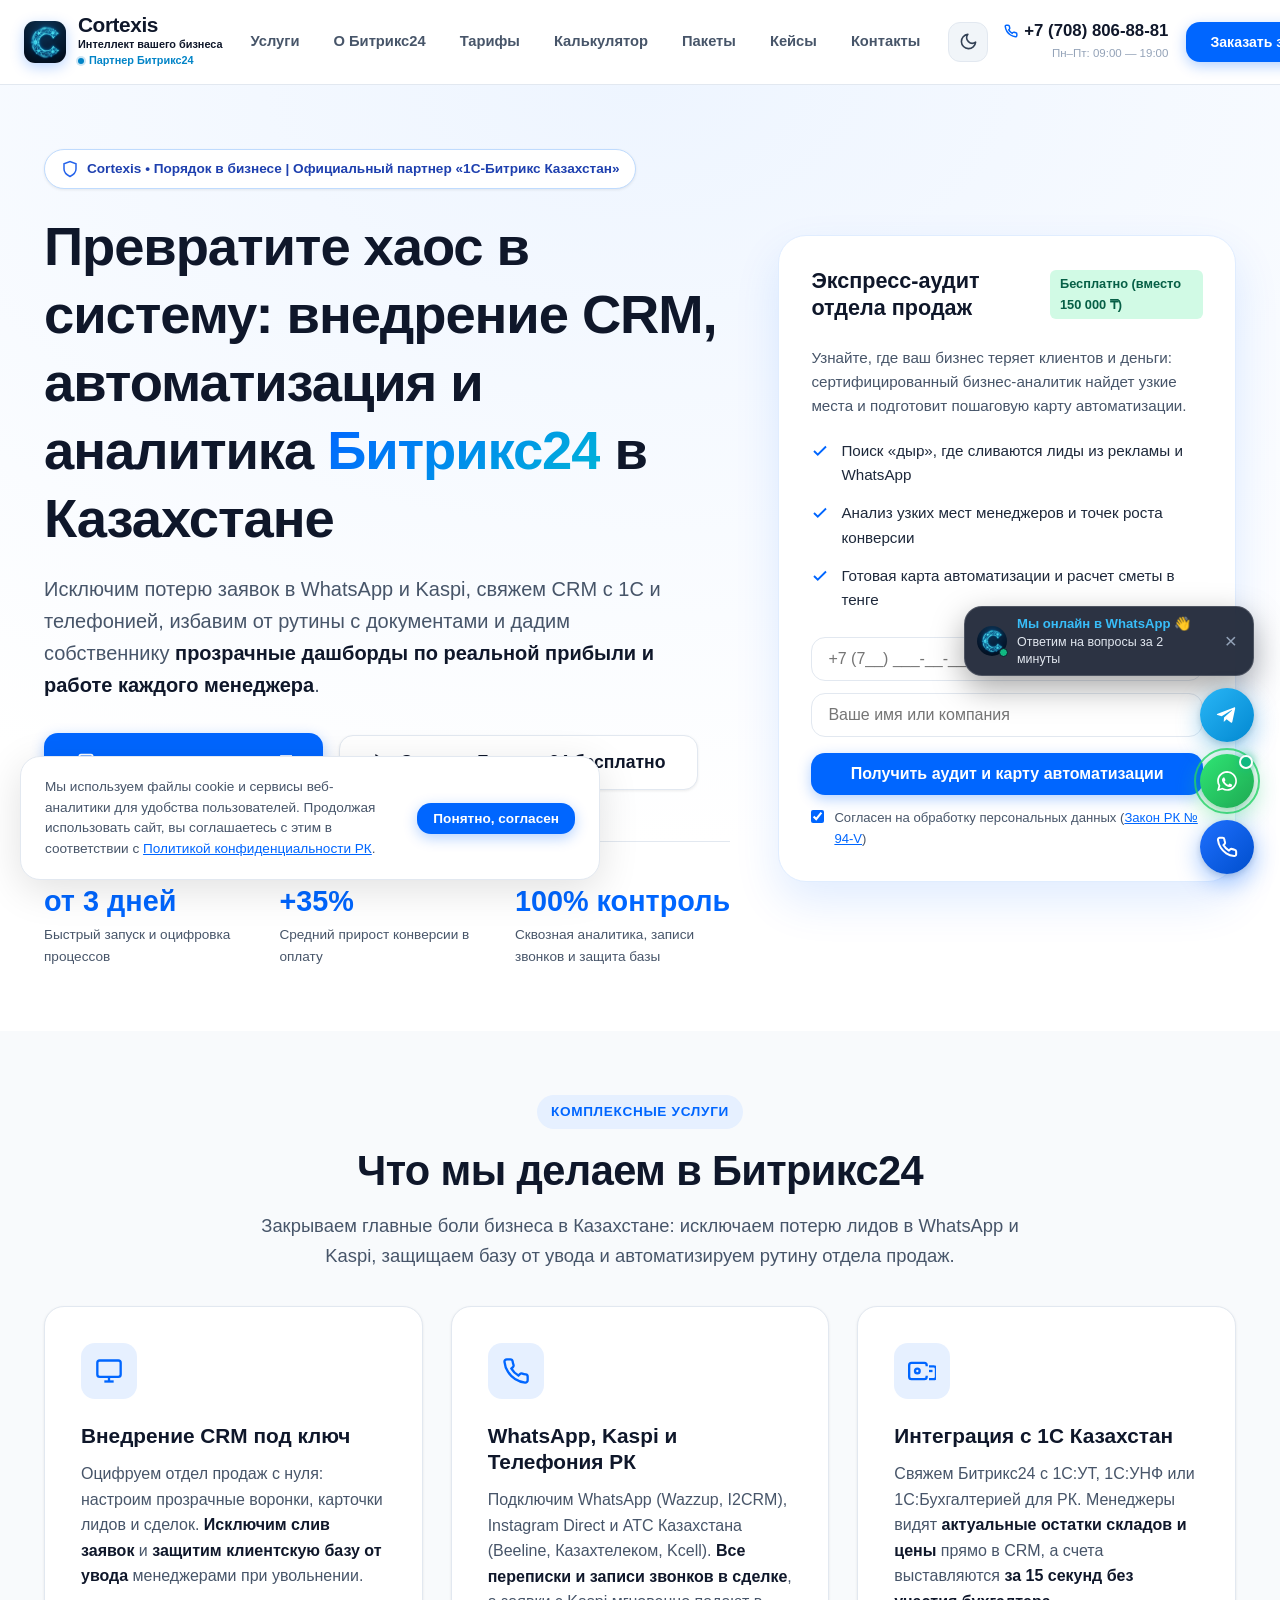
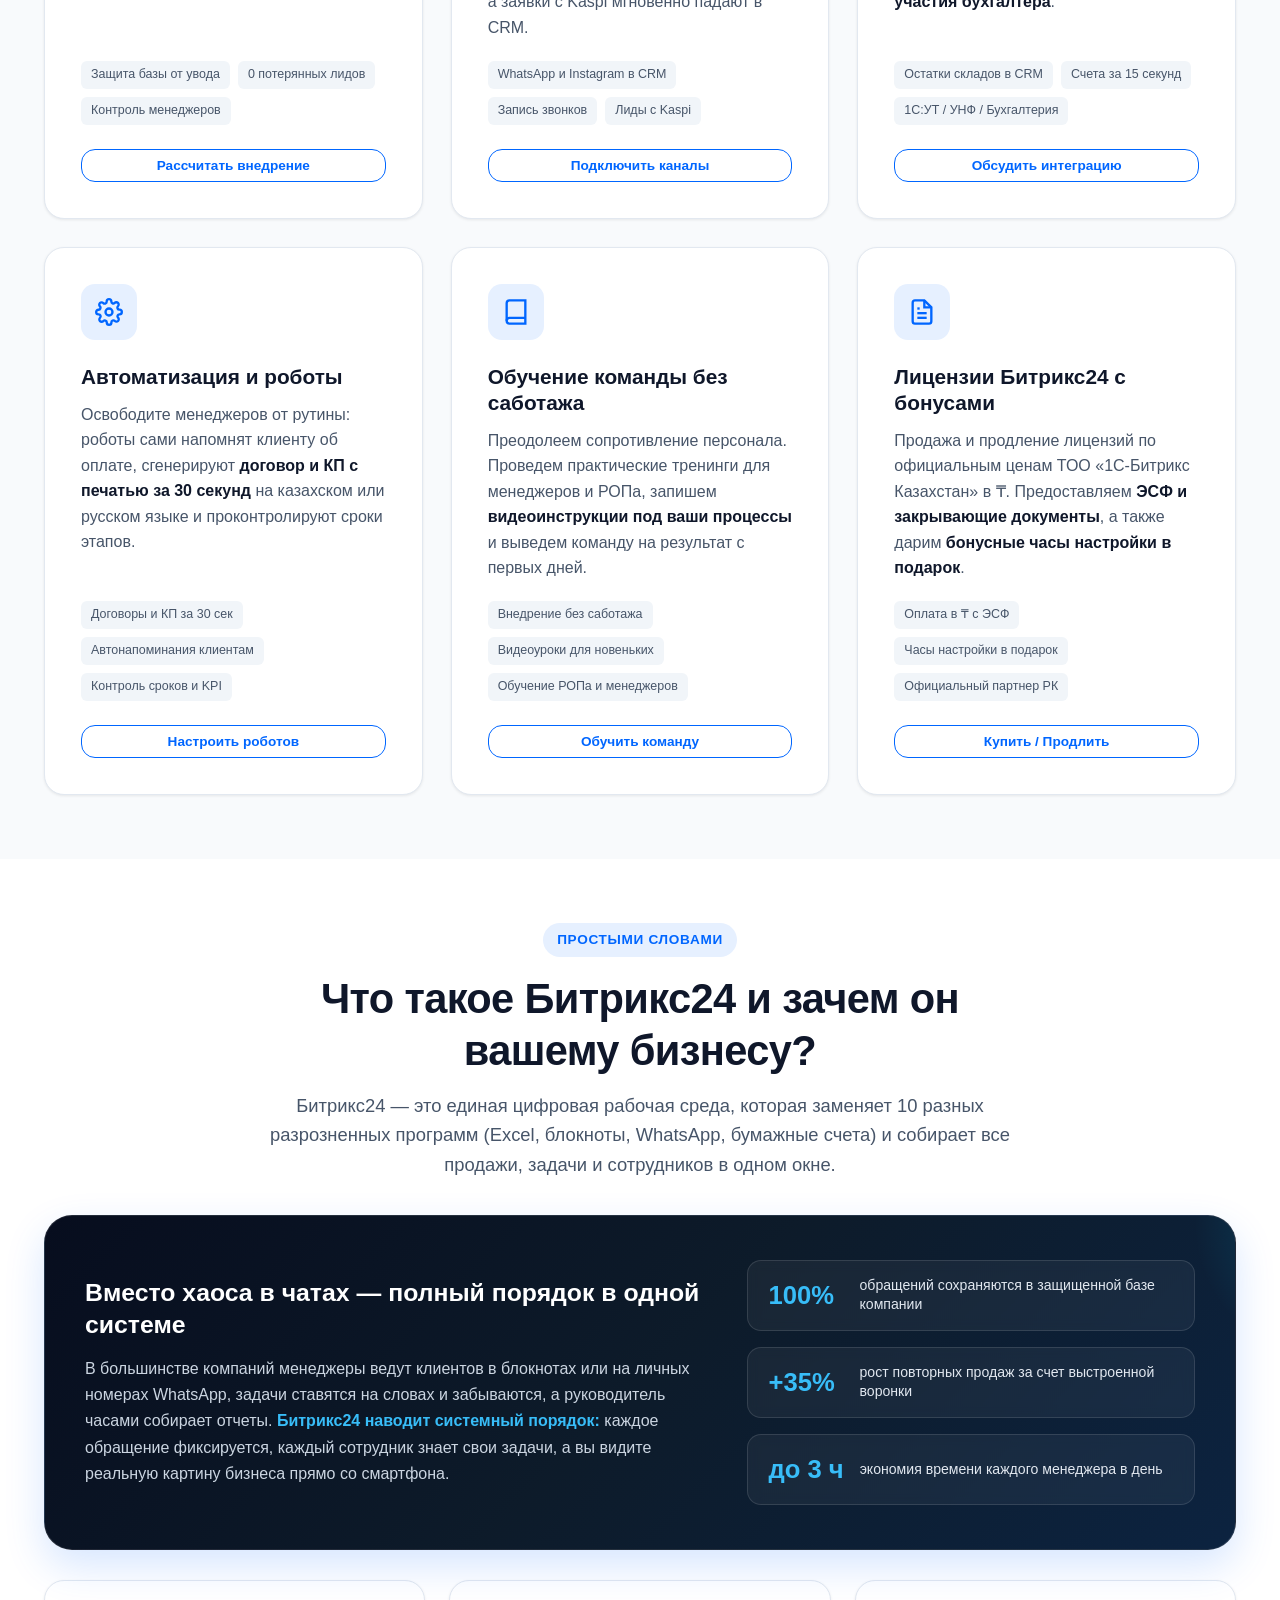
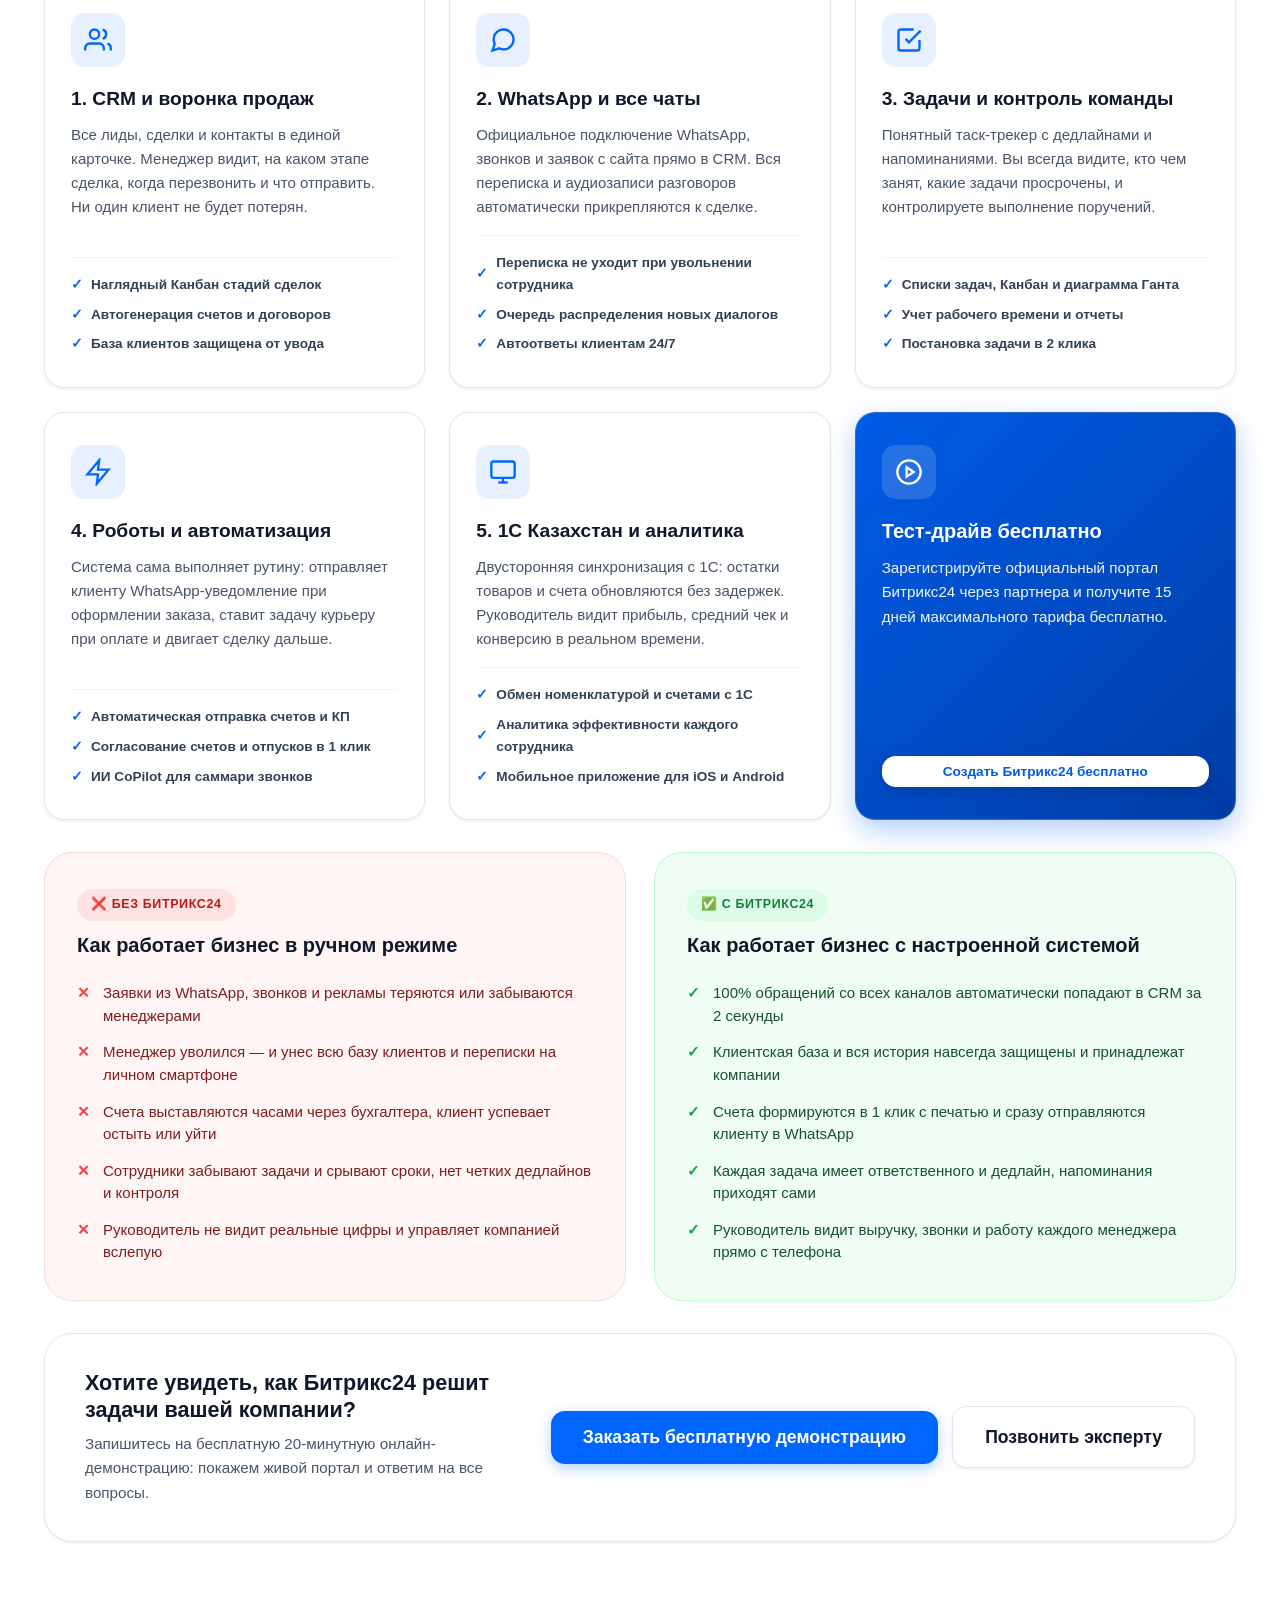
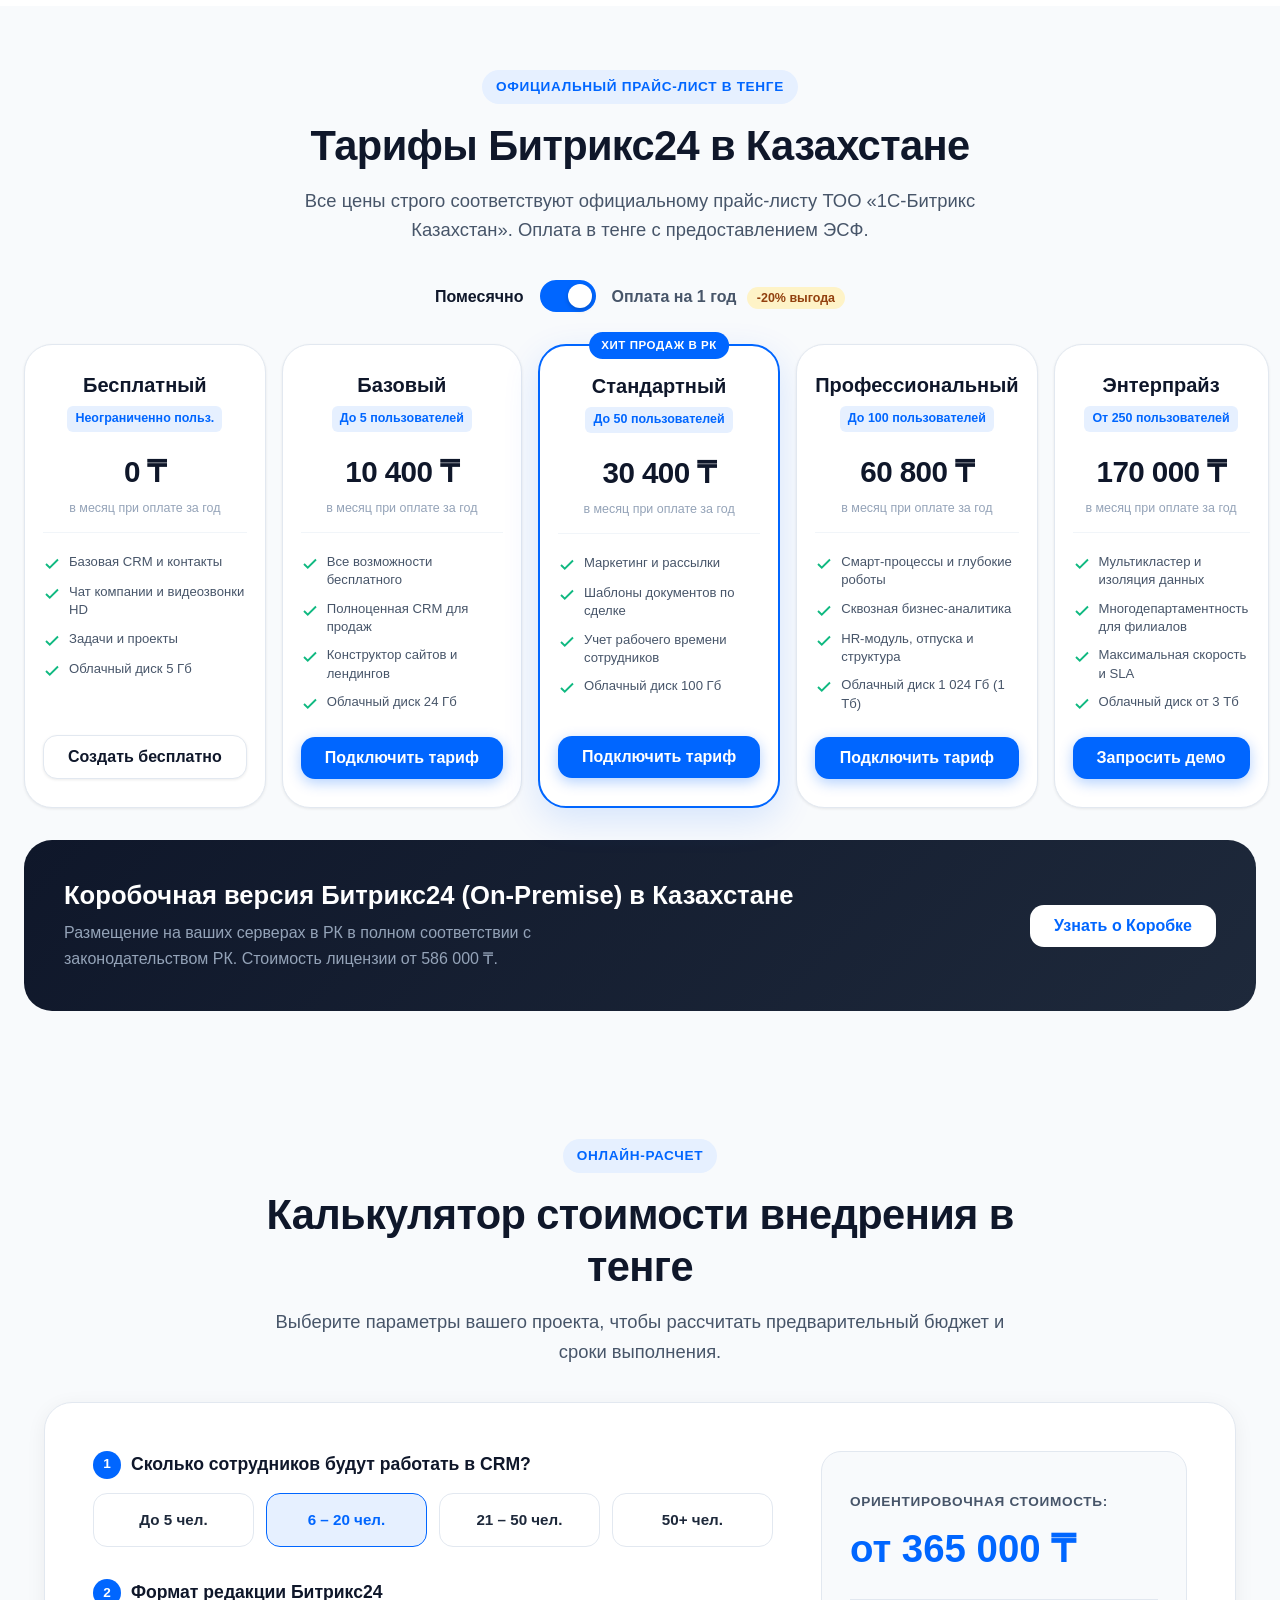
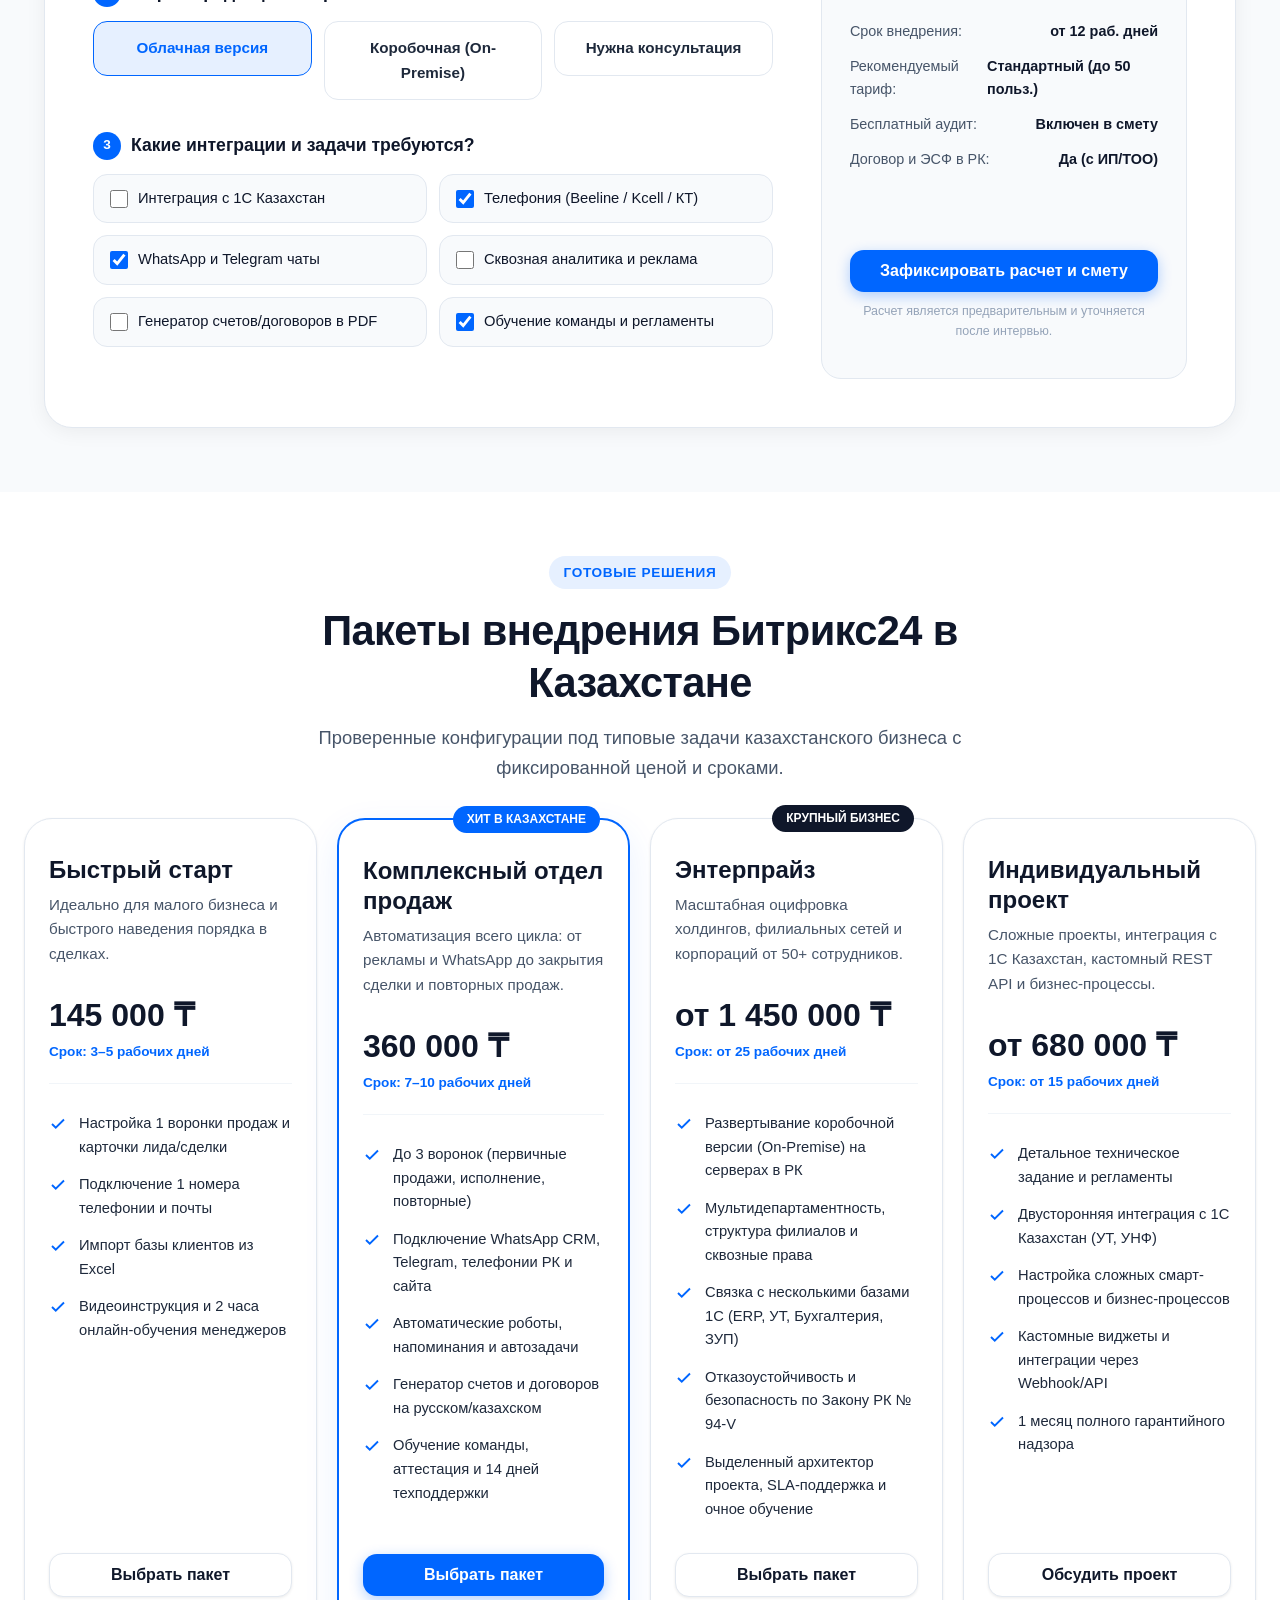
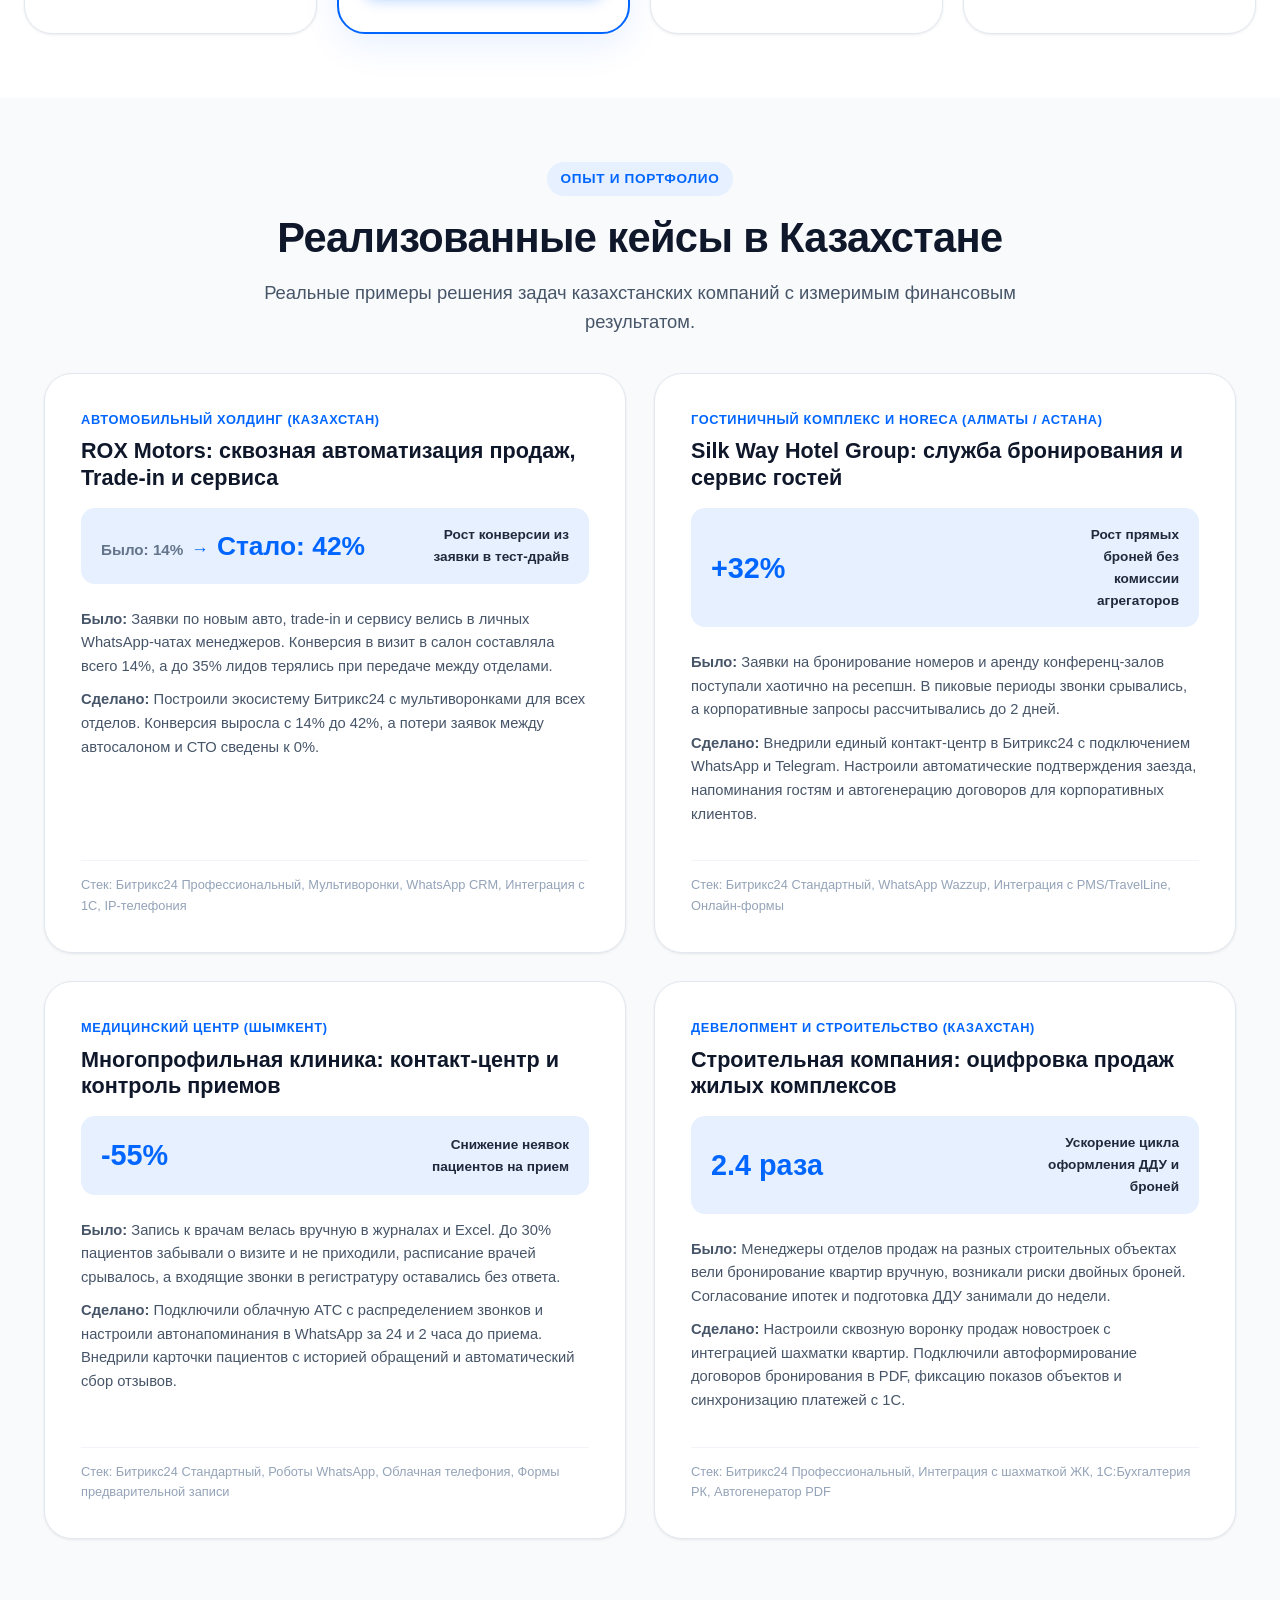
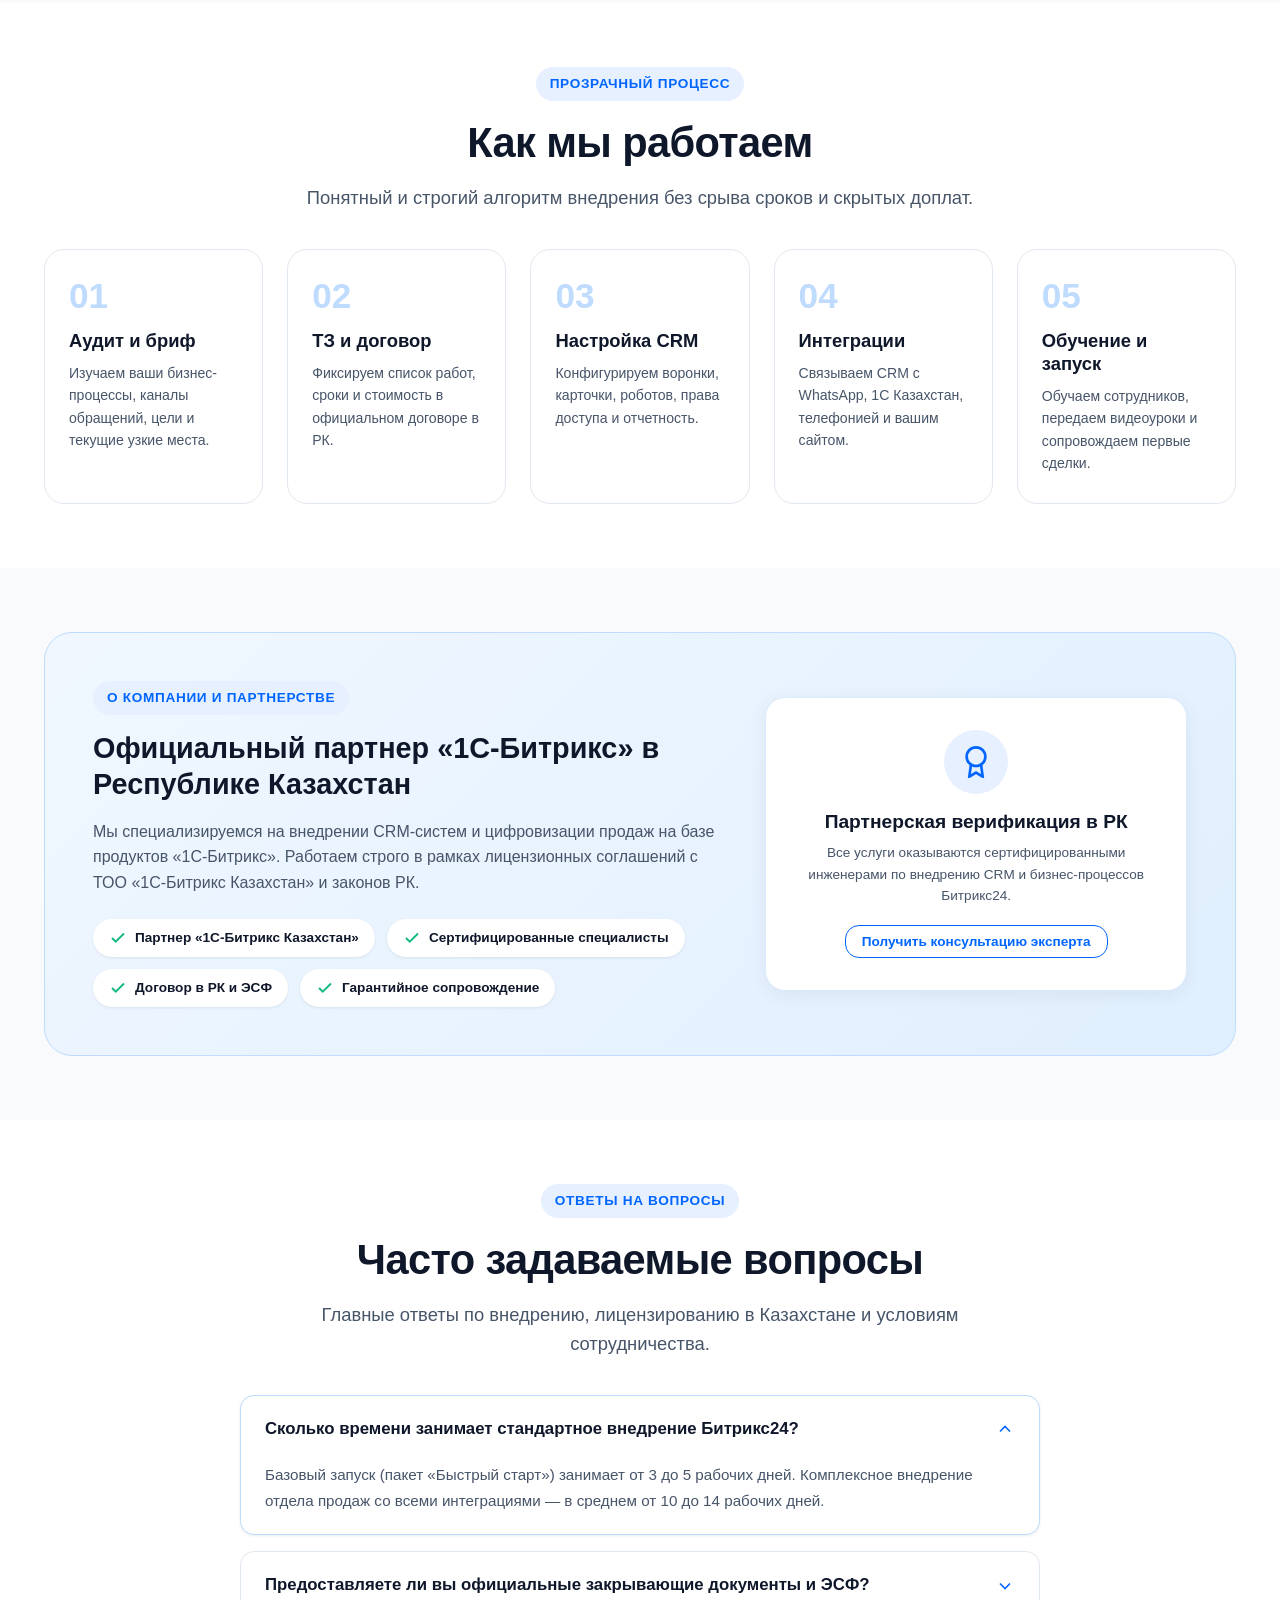
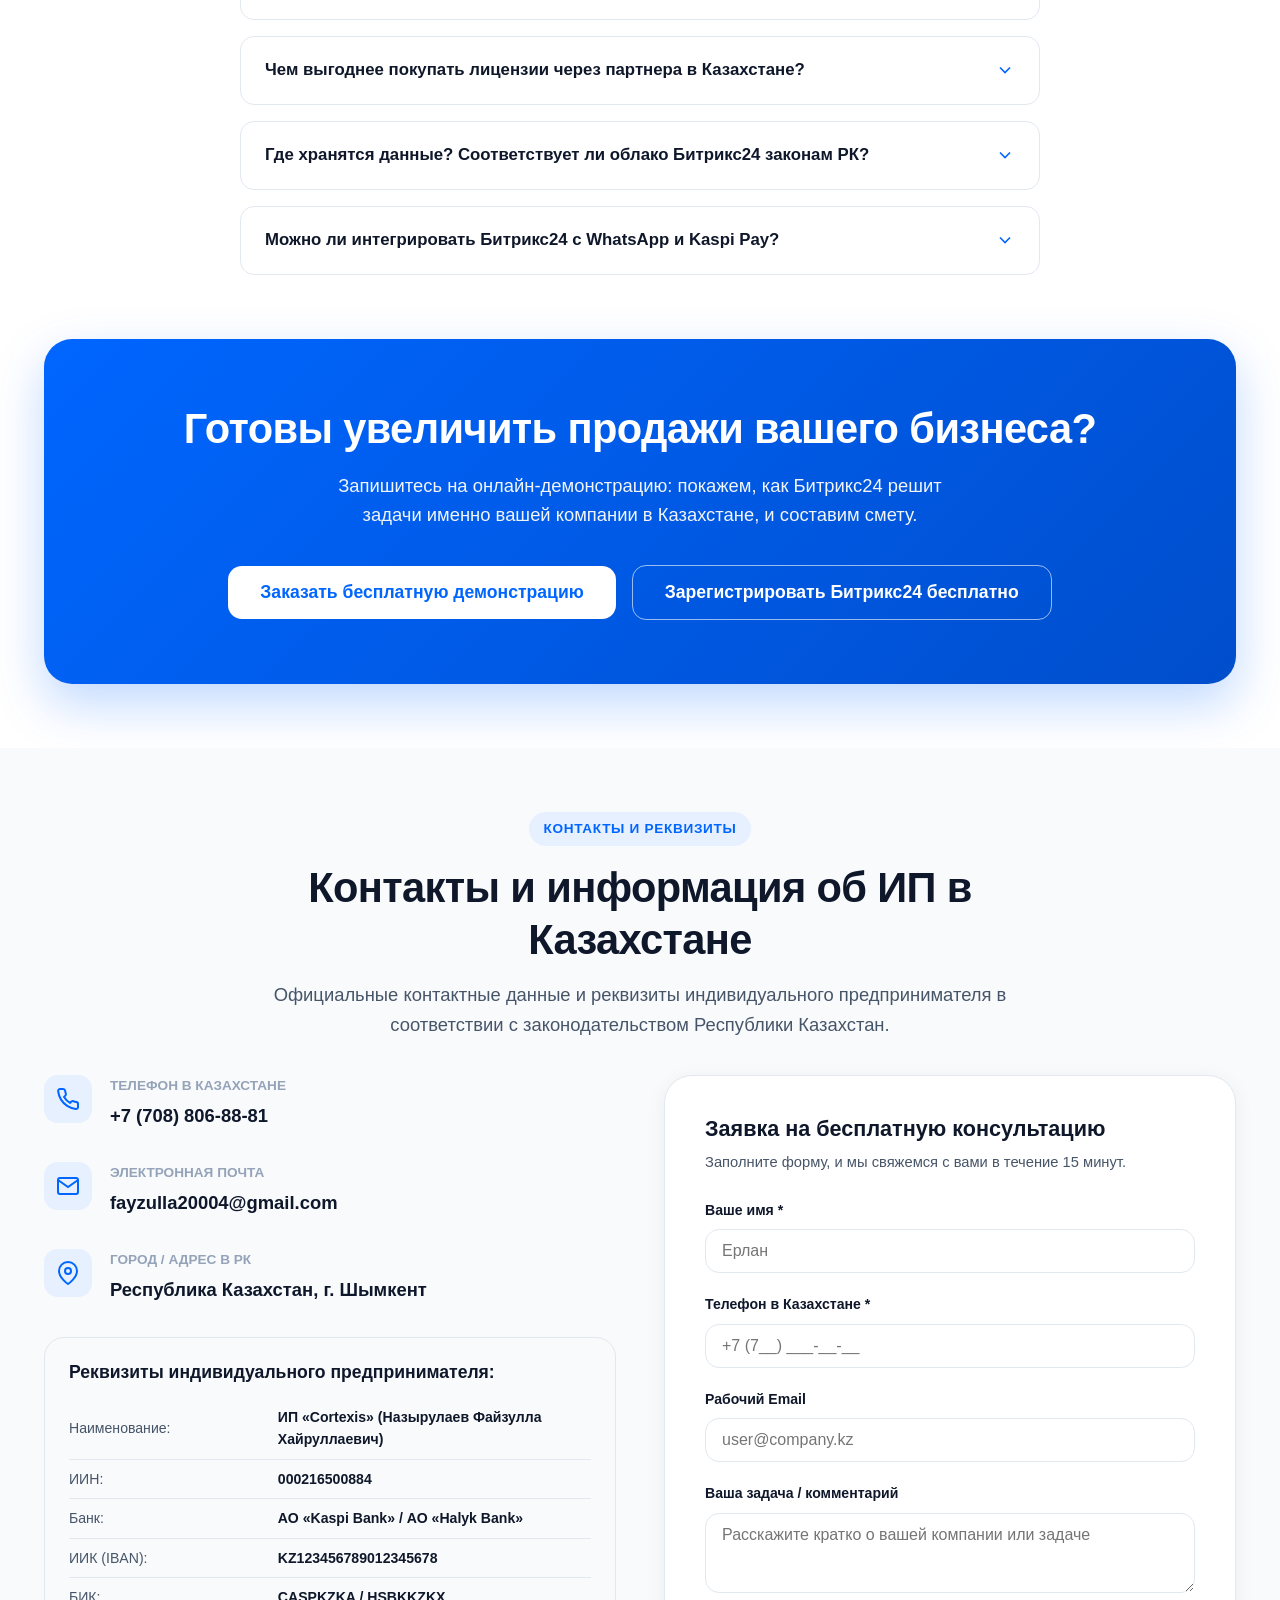
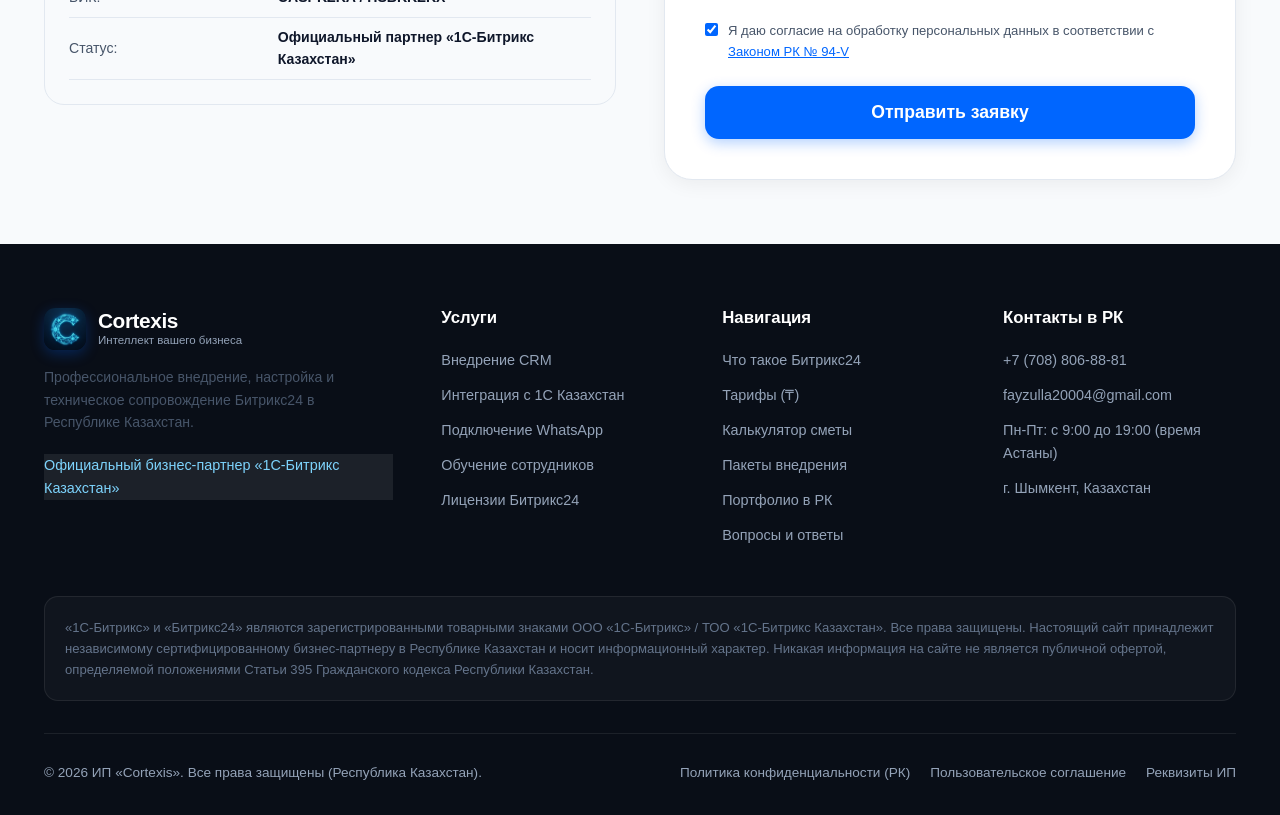
==== index.html @ 7e0e9c61 "Highlight active menu items on click and scroll, and reorder navigation to put Calculator before Pac" ====
<!DOCTYPE html>
<html lang="ru">
<head>
  <meta charset="UTF-8">
  <meta name="viewport" content="width=device-width, initial-scale=1.0">
  <title>Cortexis — Интеллект вашего бизнеса | Официальный партнер Битрикс24 Казахстан</title>
  <meta name="description" content="Cortexis — Интеллект вашего бизнеса. Профессиональное внедрение Битрикс24 в Казахстане, настройка CRM, интеграция с 1С, телефонией и WhatsApp. Официальный партнер.">
  <link rel="stylesheet" href="styles.css">
  <!-- Favicon and Brand Icons -->
  <link rel="icon" type="image/svg+xml" href="favicon.svg?v=2">
  <link rel="icon" type="image/png" sizes="32x32" href="favicon-32x32.png?v=2">
  <link rel="icon" type="image/png" sizes="16x16" href="favicon-16x16.png?v=2">
  <link rel="apple-touch-icon" sizes="180x180" href="apple-touch-icon.png?v=2">
  <link rel="shortcut icon" href="favicon.ico?v=2">
  <meta name="theme-color" content="#080e21">
  <meta name="color-scheme" content="light dark">
  <script>
    (function() {
      try {
        const saved = localStorage.getItem('cortexis-theme');
        const systemDark = window.matchMedia('(prefers-color-scheme: dark)').matches;
        const theme = saved || (systemDark ? 'dark' : 'light');
        document.documentElement.setAttribute('data-theme', theme);
        const metaColor = document.querySelector('meta[name="theme-color"]');
        if (metaColor) metaColor.content = theme === 'dark' ? '#080e21' : '#ffffff';
      } catch(e) {}
    })();
  </script>

  <!-- Social Media & Open Graph Preview -->
  <meta property="og:type" content="website">
  <meta property="og:url" content="https://cortexishub.com">
  <meta property="og:title" content="Cortexis — Интеллект вашего бизнеса | Официальный партнер Битрикс24 Казахстан">
  <meta property="og:description" content="Профессиональное внедрение Битрикс24 в Казахстане, настройка CRM, интеграция с 1С, телефонией и WhatsApp.">
  <meta property="og:image" content="https://cortexishub.com/cortexis-cover-banner.jpg">
  <meta property="og:image:width" content="1200">
  <meta property="og:image:height" content="675">
  <meta name="twitter:card" content="summary_large_image">
  <meta name="twitter:image" content="https://cortexishub.com/cortexis-cover-banner.jpg">
</head>
<body>

  <!-- HEADER -->
  <header class="header">
    <div class="container header__content">
      <div class="logo-area">
        <a href="#hero" class="logo">
          <div class="logo__icon">
            <img src="apple-touch-icon.png?v=2" alt="Cortexis Logo" width="42" height="42">
          </div>
          <div class="logo__text-box">
            <span class="logo__brand">Cortexis</span>
            <span class="logo__slogan">Интеллект вашего бизнеса</span>
            <span class="logo__sub"><span class="sub-dot"></span> Партнер Битрикс24</span>
          </div>
        </a>
      </div>

      <nav class="nav" aria-label="Основное меню">
        <a href="#services" class="nav__link">Услуги</a>
        <a href="#about-bitrix" class="nav__link">О Битрикс24</a>
        <a href="#tariffs" class="nav__link">Тарифы</a>
        <a href="#calculator" class="nav__link">Калькулятор</a>
        <a href="#packages" class="nav__link">Пакеты</a>
        <a href="#cases" class="nav__link">Кейсы</a>
        <a href="#contacts" class="nav__link">Контакты</a>
      </nav>

      <div class="header__right">
        <!-- Theme Toggle Button (Light / Dark) -->
        <button id="themeToggle" class="theme-toggle-btn" aria-label="Переключить тему оформления" title="Светлая / Тёмная тема">
          <span class="theme-toggle-btn__icon-wrapper">
            <!-- Sun icon (visible in dark mode to switch to light) -->
            <svg class="theme-toggle-btn__icon theme-toggle-btn__icon--sun" width="19" height="19" viewBox="0 0 24 24" fill="none" stroke="currentColor" stroke-width="2" stroke-linecap="round" stroke-linejoin="round">
              <circle cx="12" cy="12" r="5"></circle>
              <line x1="12" y1="1" x2="12" y2="3"></line>
              <line x1="12" y1="21" x2="12" y2="23"></line>
              <line x1="4.22" y1="4.22" x2="5.64" y2="5.64"></line>
              <line x1="18.36" y1="18.36" x2="19.78" y2="19.78"></line>
              <line x1="1" y1="12" x2="3" y2="12"></line>
              <line x1="21" y1="12" x2="23" y2="12"></line>
              <line x1="4.22" y1="19.78" x2="5.64" y2="18.36"></line>
              <line x1="18.36" y1="5.64" x2="19.78" y2="4.22"></line>
            </svg>
            <!-- Moon icon (visible in light mode to switch to dark) -->
            <svg class="theme-toggle-btn__icon theme-toggle-btn__icon--moon" width="19" height="19" viewBox="0 0 24 24" fill="none" stroke="currentColor" stroke-width="2" stroke-linecap="round" stroke-linejoin="round">
              <path d="M21 12.79A9 9 0 1 1 11.21 3 7 7 0 0 0 21 12.79z"></path>
            </svg>
          </span>
        </button>

        <div class="header__contacts">
          <div class="header__phone">
            <a href="tel:+77088068881" class="header__phone-number">
              <svg class="phone-mini-icon" width="14" height="14" viewBox="0 0 24 24" fill="none" stroke="currentColor" stroke-width="2.5">
                <path d="M22 16.92v3a2 2 0 0 1-2.18 2 19.79 19.79 0 0 1-8.63-3.07 19.5 19.5 0 0 1-6-6 19.79 19.79 0 0 1-3.07-8.67A2 2 0 0 1 4.11 2h3a2 2 0 0 1 2 1.72 12.84 12.84 0 0 0 .7 2.81 2 2 0 0 1-.45 2.11L8.09 9.91a16 16 0 0 0 6 6l1.27-1.27a2 2 0 0 1 2.11-.45 12.84 12.84 0 0 0 2.81.7A2 2 0 0 1 22 16.92z"></path>
              </svg>
              +7 (708) 806-88-81
            </a>
            <span class="header__phone-label">Пн–Пт: 09:00 — 19:00</span>
          </div>
          <button class="btn btn--primary btn--call-nav" data-open-modal="lead" data-service-name="Заказ звонка из шапки" data-modal-title="Бесплатная консультация">
            Заказать звонок
          </button>
        </div>

        <button class="burger-btn" id="burgerBtn" aria-label="Открыть мобильное меню" aria-expanded="false">
          <svg width="26" height="26" viewBox="0 0 24 24" fill="none" stroke="currentColor" stroke-width="2">
            <line x1="3" y1="12" x2="21" y2="12"></line>
            <line x1="3" y1="6" x2="21" y2="6"></line>
            <line x1="3" y1="18" x2="21" y2="18"></line>
          </svg>
        </button>
      </div>
    </div>
  </header>

  <!-- MOBILE NAVIGATION DRAWER -->
  <div class="mobile-nav" id="mobileNav">
    <div class="mobile-nav__theme-row">
      <span class="mobile-nav__theme-label">Тема оформления:</span>
      <button id="mobileThemeToggle" class="theme-toggle-btn theme-toggle-btn--mobile" aria-label="Переключить тему оформления">
        <span class="theme-toggle-btn__icon-wrapper" style="width:16px;height:16px;">
          <svg class="theme-toggle-btn__icon theme-toggle-btn__icon--sun" width="16" height="16" viewBox="0 0 24 24" fill="none" stroke="currentColor" stroke-width="2" stroke-linecap="round" stroke-linejoin="round">
            <circle cx="12" cy="12" r="5"></circle>
            <line x1="12" y1="1" x2="12" y2="3"></line>
            <line x1="12" y1="21" x2="12" y2="23"></line>
            <line x1="4.22" y1="4.22" x2="5.64" y2="5.64"></line>
            <line x1="18.36" y1="18.36" x2="19.78" y2="19.78"></line>
            <line x1="1" y1="12" x2="3" y2="12"></line>
            <line x1="21" y1="12" x2="23" y2="12"></line>
            <line x1="4.22" y1="19.78" x2="5.64" y2="18.36"></line>
            <line x1="18.36" y1="5.64" x2="19.78" y2="4.22"></line>
          </svg>
          <svg class="theme-toggle-btn__icon theme-toggle-btn__icon--moon" width="16" height="16" viewBox="0 0 24 24" fill="none" stroke="currentColor" stroke-width="2" stroke-linecap="round" stroke-linejoin="round">
            <path d="M21 12.79A9 9 0 1 1 11.21 3 7 7 0 0 0 21 12.79z"></path>
          </svg>
        </span>
        <span class="mobile-theme-text">Тёмная тема</span>
      </button>
    </div>
    <a href="#services" class="mobile-nav__link">Услуги</a>
    <a href="#about-bitrix" class="mobile-nav__link">Что такое Битрикс24</a>
    <a href="#tariffs" class="mobile-nav__link">Тарифы Битрикс24 в Казахстане</a>
    <a href="#calculator" class="mobile-nav__link">Калькулятор сметы (₸)</a>
    <a href="#packages" class="mobile-nav__link">Пакеты внедрения</a>
    <a href="#cases" class="mobile-nav__link">Кейсы</a>
    <a href="#about" class="mobile-nav__link">О компании и статусе</a>
    <a href="#faq" class="mobile-nav__link">Вопросы и ответы</a>
    <a href="#contacts" class="mobile-nav__link">Контакты и реквизиты ИП</a>
    <div style="margin-top: 16px;">
      <a href="tel:+77088068881" class="btn btn--secondary" style="width: 100%; margin-bottom: 12px;">+7 (708) 806-88-81</a>
      <button class="btn btn--primary" style="width: 100%;" data-open-modal="lead" data-service-name="Мобильное меню">
        Получить консультацию
      </button>
    </div>
  </div>

  <main>
    <!-- HERO SECTION -->
    <section class="hero" id="hero">
      <div class="container hero__inner">
        <div class="hero__content">
          <div class="hero__badge">
            <svg class="hero__badge-icon" width="18" height="18" viewBox="0 0 24 24" fill="none" stroke="currentColor" stroke-width="2">
              <path d="M12 22s8-4 8-10V5l-8-3-8 3v7c0 6 8 10 8 10z"/>
            </svg>
            <span>Cortexis • Порядок в бизнесе | Официальный партнер «1С-Битрикс Казахстан»</span>
          </div>
          <h1 class="hero__title">
            Превратите хаос в систему: внедрение CRM, автоматизация и аналитика <span class="highlight">Битрикс24</span> в Казахстане
          </h1>
          <p class="hero__desc">
            Исключим потерю заявок в WhatsApp и Kaspi, свяжем CRM с 1С и телефонией, избавим от рутины с документами и дадим собственнику <strong>прозрачные дашборды по реальной прибыли и работе каждого менеджера</strong>.
          </p>
          <div class="hero__actions">
            <a href="#calculator" class="btn btn--primary btn--lg">
              <svg width="20" height="20" viewBox="0 0 24 24" fill="none" stroke="currentColor" stroke-width="2">
                <rect x="4" y="2" width="16" height="20" rx="2"></rect>
                <line x1="8" y1="6" x2="16" y2="6"></line>
                <line x1="16" y1="14" x2="16" y2="14.01"></line>
                <line x1="12" y1="14" x2="12" y2="14.01"></line>
                <line x1="8" y1="14" x2="8" y2="14.01"></line>
                <line x1="16" y1="18" x2="16" y2="18.01"></line>
                <line x1="12" y1="18" x2="12" y2="18.01"></line>
                <line x1="8" y1="18" x2="8" y2="18.01"></line>
              </svg>
              Рассчитать смету в ₸
            </a>
            <button class="btn btn--secondary btn--lg" data-open-modal="portal">
              <svg width="20" height="20" viewBox="0 0 24 24" fill="none" stroke="currentColor" stroke-width="2">
                <polygon points="5 3 19 12 5 21 5 3"></polygon>
              </svg>
              Создать Битрикс24 бесплатно
            </button>
          </div>
          
          <div class="hero__metrics">
            <div class="hero__metric">
              <span class="hero__metric-value">от 3 дней</span>
              <span class="hero__metric-label">Быстрый запуск и оцифровка процессов</span>
            </div>
            <div class="hero__metric">
              <span class="hero__metric-value">+35%</span>
              <span class="hero__metric-label">Средний прирост конверсии в оплату</span>
            </div>
            <div class="hero__metric">
              <span class="hero__metric-value">100% контроль</span>
              <span class="hero__metric-label">Сквозная аналитика, записи звонков и защита базы</span>
            </div>
          </div>
        </div>

        <div class="hero__card">
          <div class="hero__card-header">
            <h3>Экспресс-аудит отдела продаж</h3>
            <span class="hero__card-badge">Бесплатно (вместо 150 000 ₸)</span>
          </div>
          <p style="margin-bottom: 20px; font-size: 0.95rem;">
            Узнайте, где ваш бизнес теряет клиентов и деньги: сертифицированный бизнес-аналитик найдет узкие места и подготовит пошаговую карту автоматизации.
          </p>
          <ul class="hero__list">
            <li class="hero__list-item">
              <svg width="18" height="18" viewBox="0 0 24 24" fill="none" stroke="currentColor" stroke-width="2.5"><polyline points="20 6 9 17 4 12"></polyline></svg>
              <span>Поиск «дыр», где сливаются лиды из рекламы и WhatsApp</span>
            </li>
            <li class="hero__list-item">
              <svg width="18" height="18" viewBox="0 0 24 24" fill="none" stroke="currentColor" stroke-width="2.5"><polyline points="20 6 9 17 4 12"></polyline></svg>
              <span>Анализ узких мест менеджеров и точек роста конверсии</span>
            </li>
            <li class="hero__list-item">
              <svg width="18" height="18" viewBox="0 0 24 24" fill="none" stroke="currentColor" stroke-width="2.5"><polyline points="20 6 9 17 4 12"></polyline></svg>
              <span>Готовая карта автоматизации и расчет сметы в тенге</span>
            </li>
          </ul>
          <form class="hero-form">
            <div class="form-group" style="margin-bottom: 12px;">
              <input type="tel" class="form-input" placeholder="+7 (7__) ___-__-__" required>
            </div>
            <div class="form-group" style="margin-bottom: 16px;">
              <input type="text" class="form-input" placeholder="Ваше имя или компания" required>
            </div>
            <button type="submit" class="btn btn--primary" style="width: 100%;">
              Получить аудит и карту автоматизации
            </button>
            <label class="form-checkbox" style="margin-top: 12px; margin-bottom: 0;">
              <input type="checkbox" checked required>
              <span>Согласен на обработку персональных данных (<a href="privacy.html" target="_blank">Закон РК № 94-V</a>)</span>
            </label>
          </form>
        </div>
      </div>
    </section>

    <!-- SERVICES SECTION -->
    <section class="section section--alt" id="services">
      <div class="container">
        <div class="section-header">
          <span class="section-tag">Комплексные услуги</span>
          <h2>Что мы делаем в Битрикс24</h2>
          <p class="section-desc">
            Закрываем главные боли бизнеса в Казахстане: исключаем потерю лидов в WhatsApp и Kaspi, защищаем базу от увода и автоматизируем рутину отдела продаж.
          </p>
        </div>

        <div class="services-grid">
          <!-- Service 1 -->
          <div class="service-card">
            <div class="service-card__icon">
              <svg width="28" height="28" viewBox="0 0 24 24" fill="none" stroke="currentColor" stroke-width="2">
                <rect x="2" y="3" width="20" height="14" rx="2" ry="2"></rect>
                <line x1="8" y1="21" x2="16" y2="21"></line>
                <line x1="12" y1="17" x2="12" y2="21"></line>
              </svg>
            </div>
            <h3 class="service-card__title">Внедрение CRM под ключ</h3>
            <p class="service-card__desc">
              Оцифруем отдел продаж с нуля: настроим прозрачные воронки, карточки лидов и сделок. <strong>Исключим слив заявок</strong> и <strong>защитим клиентскую базу от увода</strong> менеджерами при увольнении.
            </p>
            <div class="service-card__tags">
              <span class="service-tag">Защита базы от увода</span>
              <span class="service-tag">0 потерянных лидов</span>
              <span class="service-tag">Контроль менеджеров</span>
            </div>
            <button class="btn btn--outline btn--sm" data-open-modal="lead" data-service-name="Внедрение CRM под ключ">
              Рассчитать внедрение
            </button>
          </div>

          <!-- Service 2 -->
          <div class="service-card">
            <div class="service-card__icon">
              <svg width="28" height="28" viewBox="0 0 24 24" fill="none" stroke="currentColor" stroke-width="2">
                <path d="M22 16.92v3a2 2 0 0 1-2.18 2 19.79 19.79 0 0 1-8.63-3.07 19.5 19.5 0 0 1-6-6 19.79 19.79 0 0 1-3.07-8.67A2 2 0 0 1 4.11 2h3a2 2 0 0 1 2 1.72 12.84 12.84 0 0 0 .7 2.81 2 2 0 0 1-.45 2.11L8.09 9.91a16 16 0 0 0 6 6l1.27-1.27a2 2 0 0 1 2.11-.45 12.84 12.84 0 0 0 2.81.7A2 2 0 0 1 22 16.92z"></path>
              </svg>
            </div>
            <h3 class="service-card__title">WhatsApp, Kaspi и Телефония РК</h3>
            <p class="service-card__desc">
              Подключим WhatsApp (Wazzup, I2CRM), Instagram Direct и АТС Казахстана (Beeline, Казахтелеком, Kcell). <strong>Все переписки и записи звонков в сделке</strong>, а заявки с Kaspi мгновенно падают в CRM.
            </p>
            <div class="service-card__tags">
              <span class="service-tag">WhatsApp и Instagram в CRM</span>
              <span class="service-tag">Запись звонков</span>
              <span class="service-tag">Лиды с Kaspi</span>
            </div>
            <button class="btn btn--outline btn--sm" data-open-modal="lead" data-service-name="WhatsApp, Kaspi и Телефония РК">
              Подключить каналы
            </button>
          </div>

          <!-- Service 3 -->
          <div class="service-card">
            <div class="service-card__icon">
              <svg width="28" height="28" viewBox="0 0 24 24" fill="none" stroke="currentColor" stroke-width="2">
                <path d="M16 16v1a2 2 0 0 1-2 2H3a2 2 0 0 1-2-2V7a2 2 0 0 1 2-2h11a2 2 0 0 1 2 2v1"></path>
                <path d="M18 8h4a2 2 0 0 1 2 2v7a2 2 0 0 1-2 2h-4"></path>
                <circle cx="8" cy="12" r="2"></circle>
                <path d="M21 12h-3"></path>
              </svg>
            </div>
            <h3 class="service-card__title">Интеграция с 1С Казахстан</h3>
            <p class="service-card__desc">
              Свяжем Битрикс24 с 1С:УТ, 1С:УНФ или 1С:Бухгалтерией для РК. Менеджеры видят <strong>актуальные остатки складов и цены</strong> прямо в CRM, а счета выставляются <strong>за 15 секунд без участия бухгалтера</strong>.
            </p>
            <div class="service-card__tags">
              <span class="service-tag">Остатки складов в CRM</span>
              <span class="service-tag">Счета за 15 секунд</span>
              <span class="service-tag">1С:УТ / УНФ / Бухгалтерия</span>
            </div>
            <button class="btn btn--outline btn--sm" data-open-modal="lead" data-service-name="Интеграция с 1С Казахстан">
              Обсудить интеграцию
            </button>
          </div>

          <!-- Service 4 -->
          <div class="service-card">
            <div class="service-card__icon">
              <svg width="28" height="28" viewBox="0 0 24 24" fill="none" stroke="currentColor" stroke-width="2">
                <circle cx="12" cy="12" r="3"></circle>
                <path d="M19.4 15a1.65 1.65 0 0 0 .33 1.82l.06.06a2 2 0 0 1 0 2.83 2 2 0 0 1-2.83 0l-.06-.06a1.65 1.65 0 0 0-1.82-.33 1.65 1.65 0 0 0-1 1.51V21a2 2 0 0 1-2 2 2 2 0 0 1-2-2v-.09A1.65 1.65 0 0 0 9 19.4a1.65 1.65 0 0 0-1.82.33l-.06.06a2 2 0 0 1-2.83 0 2 2 0 0 1 0-2.83l.06-.06a1.65 1.65 0 0 0 .33-1.82 1.65 1.65 0 0 0-1.51-1H3a2 2 0 0 1-2-2 2 2 0 0 1 2-2h.09A1.65 1.65 0 0 0 4.6 9a1.65 1.65 0 0 0-.33-1.82l-.06-.06a2 2 0 0 1 0-2.83 2 2 0 0 1 2.83 0l.06.06a1.65 1.65 0 0 0 1.82.33H9a1.65 1.65 0 0 0 1-1.51V3a2 2 0 0 1 2-2 2 2 0 0 1 2 2v.09a1.65 1.65 0 0 0 1 1.51 1.65 1.65 0 0 0 1.82-.33l.06-.06a2 2 0 0 1 2.83 0 2 2 0 0 1 0 2.83l-.06.06a1.65 1.65 0 0 0-.33 1.82V9a1.65 1.65 0 0 0 1.51 1H21a2 2 0 0 1 2 2 2 2 0 0 1-2 2h-.09a1.65 1.65 0 0 0-1.51 1z"></path>
              </svg>
            </div>
            <h3 class="service-card__title">Автоматизация и роботы</h3>
            <p class="service-card__desc">
              Освободите менеджеров от рутины: роботы сами напомнят клиенту об оплате, сгенерируют <strong>договор и КП с печатью за 30 секунд</strong> на казахском или русском языке и проконтролируют сроки этапов.
            </p>
            <div class="service-card__tags">
              <span class="service-tag">Договоры и КП за 30 сек</span>
              <span class="service-tag">Автонапоминания клиентам</span>
              <span class="service-tag">Контроль сроков и KPI</span>
            </div>
            <button class="btn btn--outline btn--sm" data-open-modal="lead" data-service-name="Автоматизация и роботы">
              Настроить роботов
            </button>
          </div>

          <!-- Service 5 -->
          <div class="service-card">
            <div class="service-card__icon">
              <svg width="28" height="28" viewBox="0 0 24 24" fill="none" stroke="currentColor" stroke-width="2">
                <path d="M4 19.5A2.5 2.5 0 0 1 6.5 17H20"></path>
                <path d="M6.5 2H20v20H6.5A2.5 2.5 0 0 1 4 19.5v-15A2.5 2.5 0 0 1 6.5 2z"></path>
              </svg>
            </div>
            <h3 class="service-card__title">Обучение команды без саботажа</h3>
            <p class="service-card__desc">
              Преодолеем сопротивление персонала. Проведем практические тренинги для менеджеров и РОПа, запишем <strong>видеоинструкции под ваши процессы</strong> и выведем команду на результат с первых дней.
            </p>
            <div class="service-card__tags">
              <span class="service-tag">Внедрение без саботажа</span>
              <span class="service-tag">Видеоуроки для новеньких</span>
              <span class="service-tag">Обучение РОПа и менеджеров</span>
            </div>
            <button class="btn btn--outline btn--sm" data-open-modal="lead" data-service-name="Обучение сотрудников">
              Обучить команду
            </button>
          </div>

          <!-- Service 6 -->
          <div class="service-card">
            <div class="service-card__icon">
              <svg width="28" height="28" viewBox="0 0 24 24" fill="none" stroke="currentColor" stroke-width="2">
                <path d="M14 2H6a2 2 0 0 0-2 2v16a2 2 0 0 0 2 2h12a2 2 0 0 0 2-2V8z"></path>
                <polyline points="14 2 14 8 20 8"></polyline>
                <line x1="16" y1="13" x2="8" y2="13"></line>
                <line x1="16" y1="17" x2="8" y2="17"></line>
                <polyline points="10 9 9 9 8 9"></polyline>
              </svg>
            </div>
            <h3 class="service-card__title">Лицензии Битрикс24 с бонусами</h3>
            <p class="service-card__desc">
              Продажа и продление лицензий по официальным ценам ТОО «1С-Битрикс Казахстан» в ₸. Предоставляем <strong>ЭСФ и закрывающие документы</strong>, а также дарим <strong>бонусные часы настройки в подарок</strong>.
            </p>
            <div class="service-card__tags">
              <span class="service-tag">Оплата в ₸ с ЭСФ</span>
              <span class="service-tag">Часы настройки в подарок</span>
              <span class="service-tag">Официальный партнер РК</span>
            </div>
            <button class="btn btn--outline btn--sm" data-open-modal="lead" data-service-name="Лицензии и техподдержка">
              Купить / Продлить
            </button>
          </div>
        </div>
      </div>
    </section>

    <!-- WHAT IS BITRIX24 SECTION (CONCISE EXPLANATION FOR CLIENTS) -->
    <section class="section" id="about-bitrix">
      <div class="container">
        <div class="section-header">
          <span class="section-tag">Простыми словами</span>
          <h2>Что такое Битрикс24 и зачем он вашему бизнесу?</h2>
          <p class="section-desc">
            Битрикс24 — это единая цифровая рабочая среда, которая заменяет 10 разных разрозненных программ (Excel, блокноты, WhatsApp, бумажные счета) и собирает все продажи, задачи и сотрудников в одном окне.
          </p>
        </div>

        <!-- Concept Banner Box: Key Idea -->
        <div class="bitrix-concept-banner">
          <div class="bitrix-concept-text">
            <h3>Вместо хаоса в чатах — полный порядок в одной системе</h3>
            <p>
              В большинстве компаний менеджеры ведут клиентов в блокнотах или на личных номерах WhatsApp, задачи ставятся на словах и забываются, а руководитель часами собирает отчеты. <strong>Битрикс24 наводит системный порядок:</strong> каждое обращение фиксируется, каждый сотрудник знает свои задачи, а вы видите реальную картину бизнеса прямо со смартфона.
            </p>
          </div>
          <div class="bitrix-concept-metrics">
            <div class="concept-metric">
              <span class="concept-metric__val">100%</span>
              <span class="concept-metric__label">обращений сохраняются в защищенной базе компании</span>
            </div>
            <div class="concept-metric">
              <span class="concept-metric__val">+35%</span>
              <span class="concept-metric__label">рост повторных продаж за счет выстроенной воронки</span>
            </div>
            <div class="concept-metric">
              <span class="concept-metric__val">до 3 ч</span>
              <span class="concept-metric__label">экономия времени каждого менеджера в день</span>
            </div>
          </div>
        </div>

        <!-- 5 Core Modules Grid -->
        <div class="bitrix-modules-grid">
          <div class="bitrix-module-card">
            <div class="bitrix-module-icon">
              <svg width="28" height="28" viewBox="0 0 24 24" fill="none" stroke="currentColor" stroke-width="2">
                <path d="M17 21v-2a4 4 0 0 0-4-4H5a4 4 0 0 0-4 4v2"></path>
                <circle cx="9" cy="7" r="4"></circle>
                <path d="M23 21v-2a4 4 0 0 0-3-3.87"></path>
                <path d="M16 3.13a4 4 0 0 1 0 7.75"></path>
              </svg>
            </div>
            <h4>1. CRM и воронка продаж</h4>
            <p>
              Все лиды, сделки и контакты в единой карточке. Менеджер видит, на каком этапе сделка, когда перезвонить и что отправить. Ни один клиент не будет потерян.
            </p>
            <ul class="module-bullets">
              <li>Наглядный Канбан стадий сделок</li>
              <li>Автогенерация счетов и договоров</li>
              <li>База клиентов защищена от увода</li>
            </ul>
          </div>

          <div class="bitrix-module-card">
            <div class="bitrix-module-icon">
              <svg width="28" height="28" viewBox="0 0 24 24" fill="none" stroke="currentColor" stroke-width="2">
                <path d="M21 11.5a8.38 8.38 0 0 1-.9 3.8 8.5 8.5 0 0 1-7.6 4.7 8.38 8.38 0 0 1-3.8-.9L3 21l1.9-5.7a8.38 8.38 0 0 1-.9-3.8 8.5 8.5 0 0 1 4.7-7.6 8.38 8.38 0 0 1 3.8-.9h.5a8.48 8.48 0 0 1 8 8v.5z"></path>
              </svg>
            </div>
            <h4>2. WhatsApp и все чаты</h4>
            <p>
              Официальное подключение WhatsApp, звонков и заявок с сайта прямо в CRM. Вся переписка и аудиозаписи разговоров автоматически прикрепляются к сделке.
            </p>
            <ul class="module-bullets">
              <li>Переписка не уходит при увольнении сотрудника</li>
              <li>Очередь распределения новых диалогов</li>
              <li>Автоответы клиентам 24/7</li>
            </ul>
          </div>

          <div class="bitrix-module-card">
            <div class="bitrix-module-icon">
              <svg width="28" height="28" viewBox="0 0 24 24" fill="none" stroke="currentColor" stroke-width="2">
                <path d="M9 11l3 3L22 4"></path>
                <path d="M21 12v7a2 2 0 0 1-2 2H5a2 2 0 0 1-2-2V5a2 2 0 0 1 2-2h11"></path>
              </svg>
            </div>
            <h4>3. Задачи и контроль команды</h4>
            <p>
              Понятный таск-трекер с дедлайнами и напоминаниями. Вы всегда видите, кто чем занят, какие задачи просрочены, и контролируете выполнение поручений.
            </p>
            <ul class="module-bullets">
              <li>Списки задач, Канбан и диаграмма Ганта</li>
              <li>Учет рабочего времени и отчеты</li>
              <li>Постановка задачи в 2 клика</li>
            </ul>
          </div>

          <div class="bitrix-module-card">
            <div class="bitrix-module-icon">
              <svg width="28" height="28" viewBox="0 0 24 24" fill="none" stroke="currentColor" stroke-width="2">
                <polygon points="13 2 3 14 12 14 11 22 21 10 12 10 13 2"></polygon>
              </svg>
            </div>
            <h4>4. Роботы и автоматизация</h4>
            <p>
              Система сама выполняет рутину: отправляет клиенту WhatsApp-уведомление при оформлении заказа, ставит задачу курьеру при оплате и двигает сделку дальше.
            </p>
            <ul class="module-bullets">
              <li>Автоматическая отправка счетов и КП</li>
              <li>Согласование счетов и отпусков в 1 клик</li>
              <li>ИИ CoPilot для саммари звонков</li>
            </ul>
          </div>

          <div class="bitrix-module-card">
            <div class="bitrix-module-icon">
              <svg width="28" height="28" viewBox="0 0 24 24" fill="none" stroke="currentColor" stroke-width="2">
                <rect x="2" y="3" width="20" height="14" rx="2"></rect>
                <line x1="8" y1="21" x2="16" y2="21"></line>
                <line x1="12" y1="17" x2="12" y2="21"></line>
              </svg>
            </div>
            <h4>5. 1С Казахстан и аналитика</h4>
            <p>
              Двусторонняя синхронизация с 1С: остатки товаров и счета обновляются без задержек. Руководитель видит прибыль, средний чек и конверсию в реальном времени.
            </p>
            <ul class="module-bullets">
              <li>Обмен номенклатурой и счетами с 1С</li>
              <li>Аналитика эффективности каждого сотрудника</li>
              <li>Мобильное приложение для iOS и Android</li>
            </ul>
          </div>

          <div class="bitrix-module-card bitrix-module-card--cta">
            <div class="bitrix-module-icon" style="background: rgba(255,255,255,0.15); color: #fff;">
              <svg width="28" height="28" viewBox="0 0 24 24" fill="none" stroke="currentColor" stroke-width="2">
                <circle cx="12" cy="12" r="10"></circle>
                <polygon points="10 8 16 12 10 16 10 8"></polygon>
              </svg>
            </div>
            <h4>Тест-драйв бесплатно</h4>
            <p>
              Зарегистрируйте официальный портал Битрикс24 через партнера и получите 15 дней максимального тарифа бесплатно.
            </p>
            <button class="btn btn--white btn--sm" data-open-modal="portal" style="margin-top: 14px; width: 100%;">
              Создать Битрикс24 бесплатно
            </button>
          </div>
        </div>

        <!-- Before vs After Comparison Box -->
        <div class="bitrix-compare-wrapper">
          <div class="compare-card compare-card--before">
            <div class="compare-card__header">
              <span class="compare-badge compare-badge--bad">❌ Без Битрикс24</span>
              <h4>Как работает бизнес в ручном режиме</h4>
            </div>
            <ul class="compare-list">
              <li>Заявки из WhatsApp, звонков и рекламы теряются или забываются менеджерами</li>
              <li>Менеджер уволился — и унес всю базу клиентов и переписки на личном смартфоне</li>
              <li>Счета выставляются часами через бухгалтера, клиент успевает остыть или уйти</li>
              <li>Сотрудники забывают задачи и срывают сроки, нет четких дедлайнов и контроля</li>
              <li>Руководитель не видит реальные цифры и управляет компанией вслепую</li>
            </ul>
          </div>

          <div class="compare-card compare-card--after">
            <div class="compare-card__header">
              <span class="compare-badge compare-badge--good">✅ С Битрикс24</span>
              <h4>Как работает бизнес с настроенной системой</h4>
            </div>
            <ul class="compare-list">
              <li>100% обращений со всех каналов автоматически попадают в CRM за 2 секунды</li>
              <li>Клиентская база и вся история навсегда защищены и принадлежат компании</li>
              <li>Счета формируются в 1 клик с печатью и сразу отправляются клиенту в WhatsApp</li>
              <li>Каждая задача имеет ответственного и дедлайн, напоминания приходят сами</li>
              <li>Руководитель видит выручку, звонки и работу каждого менеджера прямо с телефона</li>
            </ul>
          </div>
        </div>

        <!-- Section Bottom CTA -->
        <div class="bitrix-bottom-cta">
          <div>
            <h3>Хотите увидеть, как Битрикс24 решит задачи вашей компании?</h3>
            <p>Запишитесь на бесплатную 20-минутную онлайн-демонстрацию: покажем живой портал и ответим на все вопросы.</p>
          </div>
          <div class="bitrix-bottom-cta__actions">
            <button class="btn btn--primary btn--lg" data-open-modal="lead" data-service-name="Заказ демонстрации Битрикс24" data-modal-title="Запись на онлайн-демонстрацию">
              Заказать бесплатную демонстрацию
            </button>
            <a href="tel:+77088068881" class="btn btn--secondary btn--lg">
              Позвонить эксперту
            </a>
          </div>
        </div>

      </div>
    </section>

    <!-- OFFICIAL TARIFFS SECTION (KAZAKHSTAN PRICES IN KZT) -->
    <section class="section section--alt" id="tariffs">
      <div class="container">
        <div class="section-header">
          <span class="section-tag">Официальный прайс-лист в тенге</span>
          <h2>Тарифы Битрикс24 в Казахстане</h2>
          <p class="section-desc">
            Все цены строго соответствуют официальному прайс-листу ТОО «1С-Битрикс Казахстан». Оплата в тенге с предоставлением ЭСФ.
          </p>
        </div>

        <div class="tariffs-switch">
          <span class="tariffs-switch__label is-active" id="monthlyLabel">Помесячно</span>
          <label class="switch">
            <input type="checkbox" id="billingToggle" checked>
            <span class="slider"></span>
          </label>
          <span class="tariffs-switch__label" id="yearlyLabel">
            Оплата на 1 год <span class="tariffs-switch__discount">-20% выгода</span>
          </span>
        </div>

        <div class="tariffs-grid">
          <!-- Free -->
          <div class="tariff-card">
            <div class="tariff-card__header">
              <h3 class="tariff-card__title">Бесплатный</h3>
              <span class="tariff-card__users">Неограниченно польз.</span>
            </div>
            <div class="tariff-card__price-box">
              <div class="tariff-card__price">0 ₸</div>
              <div class="tariff-card__period">навсегда</div>
            </div>
            <ul class="tariff-card__features">
              <li class="tariff-card__feature">
                <svg width="18" height="18" viewBox="0 0 24 24" fill="none" stroke="currentColor" stroke-width="2.5"><polyline points="20 6 9 17 4 12"></polyline></svg>
                <span>Базовая CRM и контакты</span>
              </li>
              <li class="tariff-card__feature">
                <svg width="18" height="18" viewBox="0 0 24 24" fill="none" stroke="currentColor" stroke-width="2.5"><polyline points="20 6 9 17 4 12"></polyline></svg>
                <span>Чат компании и видеозвонки HD</span>
              </li>
              <li class="tariff-card__feature">
                <svg width="18" height="18" viewBox="0 0 24 24" fill="none" stroke="currentColor" stroke-width="2.5"><polyline points="20 6 9 17 4 12"></polyline></svg>
                <span>Задачи и проекты</span>
              </li>
              <li class="tariff-card__feature">
                <svg width="18" height="18" viewBox="0 0 24 24" fill="none" stroke="currentColor" stroke-width="2.5"><polyline points="20 6 9 17 4 12"></polyline></svg>
                <span>Облачный диск 5 Гб</span>
              </li>
            </ul>
            <button class="btn btn--secondary" data-open-modal="portal" style="width: 100%;">
              Создать бесплатно
            </button>
          </div>

          <!-- Basic -->
          <div class="tariff-card">
            <div class="tariff-card__header">
              <h3 class="tariff-card__title">Базовый</h3>
              <span class="tariff-card__users">До 5 пользователей</span>
            </div>
            <div class="tariff-card__price-box">
              <div class="tariff-card__price" data-price-monthly="13000" data-price-yearly="10400">10 400 ₸</div>
              <div class="tariff-card__period">в месяц при оплате за год</div>
            </div>
            <ul class="tariff-card__features">
              <li class="tariff-card__feature">
                <svg width="18" height="18" viewBox="0 0 24 24" fill="none" stroke="currentColor" stroke-width="2.5"><polyline points="20 6 9 17 4 12"></polyline></svg>
                <span>Все возможности бесплатного</span>
              </li>
              <li class="tariff-card__feature">
                <svg width="18" height="18" viewBox="0 0 24 24" fill="none" stroke="currentColor" stroke-width="2.5"><polyline points="20 6 9 17 4 12"></polyline></svg>
                <span>Полноценная CRM для продаж</span>
              </li>
              <li class="tariff-card__feature">
                <svg width="18" height="18" viewBox="0 0 24 24" fill="none" stroke="currentColor" stroke-width="2.5"><polyline points="20 6 9 17 4 12"></polyline></svg>
                <span>Конструктор сайтов и лендингов</span>
              </li>
              <li class="tariff-card__feature">
                <svg width="18" height="18" viewBox="0 0 24 24" fill="none" stroke="currentColor" stroke-width="2.5"><polyline points="20 6 9 17 4 12"></polyline></svg>
                <span>Облачный диск 24 Гб</span>
              </li>
            </ul>
            <button class="btn btn--primary" data-open-modal="lead" data-service-name="Тариф Базовый" style="width: 100%;">
              Подключить тариф
            </button>
          </div>

          <!-- Standard -->
          <div class="tariff-card tariff-card--featured">
            <span class="tariff-card__badge">Хит продаж в РК</span>
            <div class="tariff-card__header">
              <h3 class="tariff-card__title">Стандартный</h3>
              <span class="tariff-card__users">До 50 пользователей</span>
            </div>
            <div class="tariff-card__price-box">
              <div class="tariff-card__price" data-price-monthly="38000" data-price-yearly="30400">30 400 ₸</div>
              <div class="tariff-card__period">в месяц при оплате за год</div>
            </div>
            <ul class="tariff-card__features">
              <li class="tariff-card__feature">
                <svg width="18" height="18" viewBox="0 0 24 24" fill="none" stroke="currentColor" stroke-width="2.5"><polyline points="20 6 9 17 4 12"></polyline></svg>
                <span>Маркетинг и рассылки</span>
              </li>
              <li class="tariff-card__feature">
                <svg width="18" height="18" viewBox="0 0 24 24" fill="none" stroke="currentColor" stroke-width="2.5"><polyline points="20 6 9 17 4 12"></polyline></svg>
                <span>Шаблоны документов по сделке</span>
              </li>
              <li class="tariff-card__feature">
                <svg width="18" height="18" viewBox="0 0 24 24" fill="none" stroke="currentColor" stroke-width="2.5"><polyline points="20 6 9 17 4 12"></polyline></svg>
                <span>Учет рабочего времени сотрудников</span>
              </li>
              <li class="tariff-card__feature">
                <svg width="18" height="18" viewBox="0 0 24 24" fill="none" stroke="currentColor" stroke-width="2.5"><polyline points="20 6 9 17 4 12"></polyline></svg>
                <span>Облачный диск 100 Гб</span>
              </li>
            </ul>
            <button class="btn btn--primary" data-open-modal="lead" data-service-name="Тариф Стандартный" style="width: 100%;">
              Подключить тариф
            </button>
          </div>

          <!-- Professional -->
          <div class="tariff-card">
            <div class="tariff-card__header">
              <h3 class="tariff-card__title">Профессиональный</h3>
              <span class="tariff-card__users">До 100 пользователей</span>
            </div>
            <div class="tariff-card__price-box">
              <div class="tariff-card__price" data-price-monthly="76000" data-price-yearly="60800">60 800 ₸</div>
              <div class="tariff-card__period">в месяц при оплате за год</div>
            </div>
            <ul class="tariff-card__features">
              <li class="tariff-card__feature">
                <svg width="18" height="18" viewBox="0 0 24 24" fill="none" stroke="currentColor" stroke-width="2.5"><polyline points="20 6 9 17 4 12"></polyline></svg>
                <span>Смарт-процессы и глубокие роботы</span>
              </li>
              <li class="tariff-card__feature">
                <svg width="18" height="18" viewBox="0 0 24 24" fill="none" stroke="currentColor" stroke-width="2.5"><polyline points="20 6 9 17 4 12"></polyline></svg>
                <span>Сквозная бизнес-аналитика</span>
              </li>
              <li class="tariff-card__feature">
                <svg width="18" height="18" viewBox="0 0 24 24" fill="none" stroke="currentColor" stroke-width="2.5"><polyline points="20 6 9 17 4 12"></polyline></svg>
                <span>HR-модуль, отпуска и структура</span>
              </li>
              <li class="tariff-card__feature">
                <svg width="18" height="18" viewBox="0 0 24 24" fill="none" stroke="currentColor" stroke-width="2.5"><polyline points="20 6 9 17 4 12"></polyline></svg>
                <span>Облачный диск 1 024 Гб (1 Тб)</span>
              </li>
            </ul>
            <button class="btn btn--primary" data-open-modal="lead" data-service-name="Тариф Профессиональный" style="width: 100%;">
              Подключить тариф
            </button>
          </div>

          <!-- Enterprise -->
          <div class="tariff-card">
            <div class="tariff-card__header">
              <h3 class="tariff-card__title">Энтерпрайз</h3>
              <span class="tariff-card__users">От 250 пользователей</span>
            </div>
            <div class="tariff-card__price-box">
              <div class="tariff-card__price" data-price-monthly="210000" data-price-yearly="170000">170 000 ₸</div>
              <div class="tariff-card__period">в месяц при оплате за год</div>
            </div>
            <ul class="tariff-card__features">
              <li class="tariff-card__feature">
                <svg width="18" height="18" viewBox="0 0 24 24" fill="none" stroke="currentColor" stroke-width="2.5"><polyline points="20 6 9 17 4 12"></polyline></svg>
                <span>Мультикластер и изоляция данных</span>
              </li>
              <li class="tariff-card__feature">
                <svg width="18" height="18" viewBox="0 0 24 24" fill="none" stroke="currentColor" stroke-width="2.5"><polyline points="20 6 9 17 4 12"></polyline></svg>
                <span>Многодепартаментность для филиалов</span>
              </li>
              <li class="tariff-card__feature">
                <svg width="18" height="18" viewBox="0 0 24 24" fill="none" stroke="currentColor" stroke-width="2.5"><polyline points="20 6 9 17 4 12"></polyline></svg>
                <span>Максимальная скорость и SLA</span>
              </li>
              <li class="tariff-card__feature">
                <svg width="18" height="18" viewBox="0 0 24 24" fill="none" stroke="currentColor" stroke-width="2.5"><polyline points="20 6 9 17 4 12"></polyline></svg>
                <span>Облачный диск от 3 Тб</span>
              </li>
            </ul>
            <button class="btn btn--primary" data-open-modal="lead" data-service-name="Тариф Энтерпрайз" style="width: 100%;">
              Запросить демо
            </button>
          </div>
        </div>

        <!-- Box version banner -->
        <div class="tariffs-banner">
          <div>
            <h3>Коробочная версия Битрикс24 (On-Premise) в Казахстане</h3>
            <p>
              Размещение на ваших серверах в РК в полном соответствии с законодательством РК. Стоимость лицензии от 586 000 ₸.
            </p>
          </div>
          <button class="btn btn--white" data-open-modal="lead" data-service-name="Коробочная версия">
            Узнать о Коробке
          </button>
        </div>
      </div>
    </section>

    <!-- CALCULATOR SECTION (KZT) -->
    <section class="section section--alt" id="calculator">
      <div class="container">
        <div class="section-header">
          <span class="section-tag">Онлайн-расчет</span>
          <h2>Калькулятор стоимости внедрения в тенге</h2>
          <p class="section-desc">
            Выберите параметры вашего проекта, чтобы рассчитать предварительный бюджет и сроки выполнения.
          </p>
        </div>

        <div class="calculator">
          <div class="calc-form">
            <!-- Step 1 -->
            <div class="calc-step">
              <h4 class="calc-step__title">
                <span class="calc-step__num">1</span>
                Сколько сотрудников будут работать в CRM?
              </h4>
              <div class="calc-options-grid">
                <label class="calc-card-option">
                  <input type="radio" name="calc_team" value="micro">
                  <div class="calc-card-option__box">До 5 чел.</div>
                </label>
                <label class="calc-card-option">
                  <input type="radio" name="calc_team" value="small" checked>
                  <div class="calc-card-option__box">6 – 20 чел.</div>
                </label>
                <label class="calc-card-option">
                  <input type="radio" name="calc_team" value="medium">
                  <div class="calc-card-option__box">21 – 50 чел.</div>
                </label>
                <label class="calc-card-option">
                  <input type="radio" name="calc_team" value="large">
                  <div class="calc-card-option__box">50+ чел.</div>
                </label>
              </div>
            </div>

            <!-- Step 2 -->
            <div class="calc-step">
              <h4 class="calc-step__title">
                <span class="calc-step__num">2</span>
                Формат редакции Битрикс24
              </h4>
              <div class="calc-options-grid">
                <label class="calc-card-option">
                  <input type="radio" name="calc_type" value="cloud" checked>
                  <div class="calc-card-option__box">Облачная версия</div>
                </label>
                <label class="calc-card-option">
                  <input type="radio" name="calc_type" value="box">
                  <div class="calc-card-option__box">Коробочная (On-Premise)</div>
                </label>
                <label class="calc-card-option">
                  <input type="radio" name="calc_type" value="help">
                  <div class="calc-card-option__box">Нужна консультация</div>
                </label>
              </div>
            </div>

            <!-- Step 3 -->
            <div class="calc-step">
              <h4 class="calc-step__title">
                <span class="calc-step__num">3</span>
                Какие интеграции и задачи требуются?
              </h4>
              <div class="calc-checkboxes">
                <label class="calc-checkbox">
                  <input type="checkbox" name="calc_addons" value="200000" data-days="3">
                  <span>Интеграция с 1С Казахстан</span>
                </label>
                <label class="calc-checkbox">
                  <input type="checkbox" name="calc_addons" value="55000" data-days="2" checked>
                  <span>Телефония (Beeline / Kcell / КТ)</span>
                </label>
                <label class="calc-checkbox">
                  <input type="checkbox" name="calc_addons" value="50000" data-days="2" checked>
                  <span>WhatsApp и Telegram чаты</span>
                </label>
                <label class="calc-checkbox">
                  <input type="checkbox" name="calc_addons" value="85000" data-days="3">
                  <span>Сквозная аналитика и реклама</span>
                </label>
                <label class="calc-checkbox">
                  <input type="checkbox" name="calc_addons" value="65000" data-days="2">
                  <span>Генератор счетов/договоров в PDF</span>
                </label>
                <label class="calc-checkbox">
                  <input type="checkbox" name="calc_addons" value="50000" data-days="2" checked>
                  <span>Обучение команды и регламенты</span>
                </label>
              </div>
            </div>
          </div>

          <!-- Calc Result Sidebar -->
          <div class="calc-result-card">
            <div>
              <div class="calc-result__header">
                <span class="calc-result__label">Ориентировочная стоимость:</span>
                <div class="calc-result__price" id="calcPrice">от 365 000 ₸</div>
              </div>
              <ul class="calc-result__details">
                <li>
                  <span>Срок внедрения:</span>
                  <strong id="calcDays">от 7 раб. дней</strong>
                </li>
                <li>
                  <span>Рекомендуемый тариф:</span>
                  <strong id="calcPlan">Стандартный</strong>
                </li>
                <li>
                  <span>Бесплатный аудит:</span>
                  <strong>Включен в смету</strong>
                </li>
                <li>
                  <span>Договор и ЭСФ в РК:</span>
                  <strong>Да (с ИП/ТОО)</strong>
                </li>
              </ul>
            </div>
            <div>
              <button class="btn btn--primary" style="width: 100%;" data-open-modal="lead" data-service-name="Расчет с калькулятора" data-modal-title="Получить детальную смету в ₸">
                Зафиксировать расчет и смету
              </button>
              <p style="font-size: 0.78rem; text-align: center; margin-top: 10px; color: var(--gray-400);">
                Расчет является предварительным и уточняется после интервью.
              </p>
            </div>
          </div>
        </div>
      </div>
    </section>

    <!-- PACKAGES SECTION (KZT) -->
    <section class="section" id="packages">
      <div class="container">
        <div class="section-header">
          <span class="section-tag">Готовые решения</span>
          <h2>Пакеты внедрения Битрикс24 в Казахстане</h2>
          <p class="section-desc">
            Проверенные конфигурации под типовые задачи казахстанского бизнеса с фиксированной ценой и сроками.
          </p>
        </div>

        <div class="packages-grid">
          <!-- Package 1 -->
          <div class="pkg-card">
            <h3 class="pkg-card__title">Быстрый старт</h3>
            <p class="pkg-card__desc">Идеально для малого бизнеса и быстрого наведения порядка в сделках.</p>
            <div class="pkg-card__price-row">
              <div class="pkg-card__price">145 000 ₸</div>
              <div class="pkg-card__time">Срок: 3–5 рабочих дней</div>
            </div>
            <ul class="pkg-card__items">
              <li class="pkg-card__item">
                <svg width="18" height="18" viewBox="0 0 24 24" fill="none" stroke="currentColor" stroke-width="2.5"><polyline points="20 6 9 17 4 12"></polyline></svg>
                <span>Настройка 1 воронки продаж и карточки лида/сделки</span>
              </li>
              <li class="pkg-card__item">
                <svg width="18" height="18" viewBox="0 0 24 24" fill="none" stroke="currentColor" stroke-width="2.5"><polyline points="20 6 9 17 4 12"></polyline></svg>
                <span>Подключение 1 номера телефонии и почты</span>
              </li>
              <li class="pkg-card__item">
                <svg width="18" height="18" viewBox="0 0 24 24" fill="none" stroke="currentColor" stroke-width="2.5"><polyline points="20 6 9 17 4 12"></polyline></svg>
                <span>Импорт базы клиентов из Excel</span>
              </li>
              <li class="pkg-card__item">
                <svg width="18" height="18" viewBox="0 0 24 24" fill="none" stroke="currentColor" stroke-width="2.5"><polyline points="20 6 9 17 4 12"></polyline></svg>
                <span>Видеоинструкция и 2 часа онлайн-обучения менеджеров</span>
              </li>
            </ul>
            <button class="btn btn--secondary" data-open-modal="lead" data-service-name="Пакет Быстрый старт" style="width: 100%;">
              Выбрать пакет
            </button>
          </div>

          <!-- Package 2 -->
          <div class="pkg-card pkg-card--popular">
            <span class="pkg-card__tag">Хит в Казахстане</span>
            <h3 class="pkg-card__title">Комплексный отдел продаж</h3>
            <p class="pkg-card__desc">Автоматизация всего цикла: от рекламы и WhatsApp до закрытия сделки и повторных продаж.</p>
            <div class="pkg-card__price-row">
              <div class="pkg-card__price">360 000 ₸</div>
              <div class="pkg-card__time">Срок: 7–10 рабочих дней</div>
            </div>
            <ul class="pkg-card__items">
              <li class="pkg-card__item">
                <svg width="18" height="18" viewBox="0 0 24 24" fill="none" stroke="currentColor" stroke-width="2.5"><polyline points="20 6 9 17 4 12"></polyline></svg>
                <span>До 3 воронок (первичные продажи, исполнение, повторные)</span>
              </li>
              <li class="pkg-card__item">
                <svg width="18" height="18" viewBox="0 0 24 24" fill="none" stroke="currentColor" stroke-width="2.5"><polyline points="20 6 9 17 4 12"></polyline></svg>
                <span>Подключение WhatsApp CRM, Telegram, телефонии РК и сайта</span>
              </li>
              <li class="pkg-card__item">
                <svg width="18" height="18" viewBox="0 0 24 24" fill="none" stroke="currentColor" stroke-width="2.5"><polyline points="20 6 9 17 4 12"></polyline></svg>
                <span>Автоматические роботы, напоминания и автозадачи</span>
              </li>
              <li class="pkg-card__item">
                <svg width="18" height="18" viewBox="0 0 24 24" fill="none" stroke="currentColor" stroke-width="2.5"><polyline points="20 6 9 17 4 12"></polyline></svg>
                <span>Генератор счетов и договоров на русском/казахском</span>
              </li>
              <li class="pkg-card__item">
                <svg width="18" height="18" viewBox="0 0 24 24" fill="none" stroke="currentColor" stroke-width="2.5"><polyline points="20 6 9 17 4 12"></polyline></svg>
                <span>Обучение команды, аттестация и 14 дней техподдержки</span>
              </li>
            </ul>
            <button class="btn btn--primary" data-open-modal="lead" data-service-name="Пакет Комплексный отдел продаж" style="width: 100%;">
              Выбрать пакет
            </button>
          </div>

          <!-- Package 3 -->
          <div class="pkg-card">
            <span class="pkg-card__tag" style="background: #0f172a;">Крупный бизнес</span>
            <h3 class="pkg-card__title">Энтерпрайз</h3>
            <p class="pkg-card__desc">Масштабная оцифровка холдингов, филиальных сетей и корпораций от 50+ сотрудников.</p>
            <div class="pkg-card__price-row">
              <div class="pkg-card__price">от 1 450 000 ₸</div>
              <div class="pkg-card__time">Срок: от 25 рабочих дней</div>
            </div>
            <ul class="pkg-card__items">
              <li class="pkg-card__item">
                <svg width="18" height="18" viewBox="0 0 24 24" fill="none" stroke="currentColor" stroke-width="2.5"><polyline points="20 6 9 17 4 12"></polyline></svg>
                <span>Развертывание коробочной версии (On-Premise) на серверах в РК</span>
              </li>
              <li class="pkg-card__item">
                <svg width="18" height="18" viewBox="0 0 24 24" fill="none" stroke="currentColor" stroke-width="2.5"><polyline points="20 6 9 17 4 12"></polyline></svg>
                <span>Мультидепартаментность, структура филиалов и сквозные права</span>
              </li>
              <li class="pkg-card__item">
                <svg width="18" height="18" viewBox="0 0 24 24" fill="none" stroke="currentColor" stroke-width="2.5"><polyline points="20 6 9 17 4 12"></polyline></svg>
                <span>Связка с несколькими базами 1С (ERP, УТ, Бухгалтерия, ЗУП)</span>
              </li>
              <li class="pkg-card__item">
                <svg width="18" height="18" viewBox="0 0 24 24" fill="none" stroke="currentColor" stroke-width="2.5"><polyline points="20 6 9 17 4 12"></polyline></svg>
                <span>Отказоустойчивость и безопасность по Закону РК № 94-V</span>
              </li>
              <li class="pkg-card__item">
                <svg width="18" height="18" viewBox="0 0 24 24" fill="none" stroke="currentColor" stroke-width="2.5"><polyline points="20 6 9 17 4 12"></polyline></svg>
                <span>Выделенный архитектор проекта, SLA-поддержка и очное обучение</span>
              </li>
            </ul>
            <button class="btn btn--secondary" data-open-modal="lead" data-service-name="Пакет Энтерпрайз" style="width: 100%;">
              Выбрать пакет
            </button>
          </div>

          <!-- Package 4 -->
          <div class="pkg-card">
            <h3 class="pkg-card__title">Индивидуальный проект</h3>
            <p class="pkg-card__desc">Сложные проекты, интеграция с 1С Казахстан, кастомный REST API и бизнес-процессы.</p>
            <div class="pkg-card__price-row">
              <div class="pkg-card__price">от 680 000 ₸</div>
              <div class="pkg-card__time">Срок: от 15 рабочих дней</div>
            </div>
            <ul class="pkg-card__items">
              <li class="pkg-card__item">
                <svg width="18" height="18" viewBox="0 0 24 24" fill="none" stroke="currentColor" stroke-width="2.5"><polyline points="20 6 9 17 4 12"></polyline></svg>
                <span>Детальное техническое задание и регламенты</span>
              </li>
              <li class="pkg-card__item">
                <svg width="18" height="18" viewBox="0 0 24 24" fill="none" stroke="currentColor" stroke-width="2.5"><polyline points="20 6 9 17 4 12"></polyline></svg>
                <span>Двусторонняя интеграция с 1С Казахстан (УТ, УНФ)</span>
              </li>
              <li class="pkg-card__item">
                <svg width="18" height="18" viewBox="0 0 24 24" fill="none" stroke="currentColor" stroke-width="2.5"><polyline points="20 6 9 17 4 12"></polyline></svg>
                <span>Настройка сложных смарт-процессов и бизнес-процессов</span>
              </li>
              <li class="pkg-card__item">
                <svg width="18" height="18" viewBox="0 0 24 24" fill="none" stroke="currentColor" stroke-width="2.5"><polyline points="20 6 9 17 4 12"></polyline></svg>
                <span>Кастомные виджеты и интеграции через Webhook/API</span>
              </li>
              <li class="pkg-card__item">
                <svg width="18" height="18" viewBox="0 0 24 24" fill="none" stroke="currentColor" stroke-width="2.5"><polyline points="20 6 9 17 4 12"></polyline></svg>
                <span>1 месяц полного гарантийного надзора</span>
              </li>
            </ul>
            <button class="btn btn--secondary" data-open-modal="lead" data-service-name="Пакет Индивидуальный проект" style="width: 100%;">
              Обсудить проект
            </button>
          </div>
        </div>
      </div>
    </section>

    <!-- CASE STUDIES SECTION -->
    <section class="section section--alt" id="cases">
      <div class="container">
        <div class="section-header">
          <span class="section-tag">Опыт и портфолио</span>
          <h2>Реализованные кейсы в Казахстане</h2>
          <p class="section-desc">
            Реальные примеры решения задач казахстанских компаний с измеримым финансовым результатом.
          </p>
        </div>

        <div class="cases-grid">
          <!-- Case 1: ROX Motors -->
          <div class="case-card">
            <span class="case-card__industry">Автомобильный холдинг (Казахстан)</span>
            <h3 class="case-card__title">ROX Motors: сквозная автоматизация продаж, Trade-in и сервиса</h3>
            <div class="case-card__metric-box">
              <div class="case-card__metric-compare">
                <span class="case-card__metric-was">Было: 14%</span>
                <span class="case-card__metric-arrow">→</span>
                <span class="case-card__metric-now">Стало: 42%</span>
              </div>
              <span class="case-card__metric-label">Рост конверсии из заявки в тест-драйв</span>
            </div>
            <div class="case-card__body">
              <p><strong>Было:</strong> Заявки по новым авто, trade-in и сервису велись в личных WhatsApp-чатах менеджеров. Конверсия в визит в салон составляла всего 14%, а до 35% лидов терялись при передаче между отделами.</p>
              <p><strong>Сделано:</strong> Построили экосистему Битрикс24 с мультиворонками для всех отделов. Конверсия выросла с 14% до 42%, а потери заявок между автосалоном и СТО сведены к 0%.</p>
            </div>
            <div class="case-card__stack">Стек: Битрикс24 Профессиональный, Мультиворонки, WhatsApp CRM, Интеграция с 1С, IP-телефония</div>
          </div>

          <!-- Case 2: Гостиничный бизнес -->
          <div class="case-card">
            <span class="case-card__industry">Гостиничный комплекс и HoReCa (Алматы / Астана)</span>
            <h3 class="case-card__title">Silk Way Hotel Group: служба бронирования и сервис гостей</h3>
            <div class="case-card__metric-box">
              <span class="case-card__metric-val">+32%</span>
              <span class="case-card__metric-label">Рост прямых броней без комиссии агрегаторов</span>
            </div>
            <div class="case-card__body">
              <p><strong>Было:</strong> Заявки на бронирование номеров и аренду конференц-залов поступали хаотично на ресепшн. В пиковые периоды звонки срывались, а корпоративные запросы рассчитывались до 2 дней.</p>
              <p><strong>Сделано:</strong> Внедрили единый контакт-центр в Битрикс24 с подключением WhatsApp и Telegram. Настроили автоматические подтверждения заезда, напоминания гостям и автогенерацию договоров для корпоративных клиентов.</p>
            </div>
            <div class="case-card__stack">Стек: Битрикс24 Стандартный, WhatsApp Wazzup, Интеграция с PMS/TravelLine, Онлайн-формы</div>
          </div>

          <!-- Case 3: Шымкентская частная клиника -->
          <div class="case-card">
            <span class="case-card__industry">Медицинский центр (Шымкент)</span>
            <h3 class="case-card__title">Многопрофильная клиника: контакт-центр и контроль приемов</h3>
            <div class="case-card__metric-box">
              <span class="case-card__metric-val">-55%</span>
              <span class="case-card__metric-label">Снижение неявок пациентов на прием</span>
            </div>
            <div class="case-card__body">
              <p><strong>Было:</strong> Запись к врачам велась вручную в журналах и Excel. До 30% пациентов забывали о визите и не приходили, расписание врачей срывалось, а входящие звонки в регистратуру оставались без ответа.</p>
              <p><strong>Сделано:</strong> Подключили облачную АТС с распределением звонков и настроили автонапоминания в WhatsApp за 24 и 2 часа до приема. Внедрили карточки пациентов с историей обращений и автоматический сбор отзывов.</p>
            </div>
            <div class="case-card__stack">Стек: Битрикс24 Стандартный, Роботы WhatsApp, Облачная телефония, Формы предварительной записи</div>
          </div>

          <!-- Case 4: Строительная компания -->
          <div class="case-card">
            <span class="case-card__industry">Девелопмент и строительство (Казахстан)</span>
            <h3 class="case-card__title">Строительная компания: оцифровка продаж жилых комплексов</h3>
            <div class="case-card__metric-box">
              <span class="case-card__metric-val">2.4 раза</span>
              <span class="case-card__metric-label">Ускорение цикла оформления ДДУ и броней</span>
            </div>
            <div class="case-card__body">
              <p><strong>Было:</strong> Менеджеры отделов продаж на разных строительных объектах вели бронирование квартир вручную, возникали риски двойных броней. Согласование ипотек и подготовка ДДУ занимали до недели.</p>
              <p><strong>Сделано:</strong> Настроили сквозную воронку продаж новостроек с интеграцией шахматки квартир. Подключили автоформирование договоров бронирования в PDF, фиксацию показов объектов и синхронизацию платежей с 1С.</p>
            </div>
            <div class="case-card__stack">Стек: Битрикс24 Профессиональный, Интеграция с шахматкой ЖК, 1С:Бухгалтерия РК, Автогенератор PDF</div>
          </div>
        </div>
      </div>
    </section>

    <!-- STEPS WORKFLOW SECTION -->
    <section class="section" id="workflow">
      <div class="container">
        <div class="section-header">
          <span class="section-tag">Прозрачный процесс</span>
          <h2>Как мы работаем</h2>
          <p class="section-desc">
            Понятный и строгий алгоритм внедрения без срыва сроков и скрытых доплат.
          </p>
        </div>

        <div class="steps-grid">
          <div class="step-card">
            <span class="step-card__number">01</span>
            <h3 class="step-card__title">Аудит и бриф</h3>
            <p class="step-card__desc">Изучаем ваши бизнес-процессы, каналы обращений, цели и текущие узкие места.</p>
          </div>
          <div class="step-card">
            <span class="step-card__number">02</span>
            <h3 class="step-card__title">ТЗ и договор</h3>
            <p class="step-card__desc">Фиксируем список работ, сроки и стоимость в официальном договоре в РК.</p>
          </div>
          <div class="step-card">
            <span class="step-card__number">03</span>
            <h3 class="step-card__title">Настройка CRM</h3>
            <p class="step-card__desc">Конфигурируем воронки, карточки, роботов, права доступа и отчетность.</p>
          </div>
          <div class="step-card">
            <span class="step-card__number">04</span>
            <h3 class="step-card__title">Интеграции</h3>
            <p class="step-card__desc">Связываем CRM с WhatsApp, 1С Казахстан, телефонией и вашим сайтом.</p>
          </div>
          <div class="step-card">
            <span class="step-card__number">05</span>
            <h3 class="step-card__title">Обучение и запуск</h3>
            <p class="step-card__desc">Обучаем сотрудников, передаем видеоуроки и сопровождаем первые сделки.</p>
          </div>
        </div>
      </div>
    </section>

    <!-- TRUST & PARTNER STATUS SECTION -->
    <section class="section section--alt" id="about">
      <div class="container">
        <div class="trust-box">
          <div class="trust-box__content">
            <span class="section-tag">О компании и партнерстве</span>
            <h3>Официальный партнер «1С-Битрикс» в Республике Казахстан</h3>
            <p>
              Мы специализируемся на внедрении CRM-систем и цифровизации продаж на базе продуктов «1С-Битрикс». Работаем строго в рамках лицензионных соглашений с ТОО «1С-Битрикс Казахстан» и законов РК.
            </p>
            <div class="trust-box__badges">
              <span class="trust-badge-pill">
                <svg width="18" height="18" viewBox="0 0 24 24" fill="none" stroke="currentColor" stroke-width="2.5"><polyline points="20 6 9 17 4 12"></polyline></svg>
                Партнер «1С-Битрикс Казахстан»
              </span>
              <span class="trust-badge-pill">
                <svg width="18" height="18" viewBox="0 0 24 24" fill="none" stroke="currentColor" stroke-width="2.5"><polyline points="20 6 9 17 4 12"></polyline></svg>
                Сертифицированные специалисты
              </span>
              <span class="trust-badge-pill">
                <svg width="18" height="18" viewBox="0 0 24 24" fill="none" stroke="currentColor" stroke-width="2.5"><polyline points="20 6 9 17 4 12"></polyline></svg>
                Договор в РК и ЭСФ
              </span>
              <span class="trust-badge-pill">
                <svg width="18" height="18" viewBox="0 0 24 24" fill="none" stroke="currentColor" stroke-width="2.5"><polyline points="20 6 9 17 4 12"></polyline></svg>
                Гарантийное сопровождение
              </span>
            </div>
          </div>
          <div class="trust-card-cert">
            <div class="cert-icon">
              <svg width="32" height="32" viewBox="0 0 24 24" fill="none" stroke="currentColor" stroke-width="2">
                <circle cx="12" cy="8" r="7"></circle>
                <polyline points="8.21 13.89 7 23 12 20 17 23 15.79 13.88"></polyline>
              </svg>
            </div>
            <h4>Партнерская верификация в РК</h4>
            <p>
              Все услуги оказываются сертифицированными инженерами по внедрению CRM и бизнес-процессов Битрикс24.
            </p>
            <div style="margin-top: 18px;">
              <button class="btn btn--outline btn--sm" data-open-modal="lead" data-service-name="Запрос консультации эксперта">
                Получить консультацию эксперта
              </button>
            </div>
          </div>
        </div>
      </div>
    </section>

    <!-- FAQ SECTION -->
    <section class="section" id="faq">
      <div class="container">
        <div class="section-header">
          <span class="section-tag">Ответы на вопросы</span>
          <h2>Часто задаваемые вопросы</h2>
          <p class="section-desc">
            Главные ответы по внедрению, лицензированию в Казахстане и условиям сотрудничества.
          </p>
        </div>

        <div class="faq-list">
          <details class="faq-item" open>
            <summary class="faq-question">
              <span>Сколько времени занимает стандартное внедрение Битрикс24?</span>
              <svg class="faq-icon" viewBox="0 0 24 24" fill="none" stroke="currentColor" stroke-width="2">
                <polyline points="6 9 12 15 18 9"></polyline>
              </svg>
            </summary>
            <div class="faq-answer">
              Базовый запуск (пакет «Быстрый старт») занимает от 3 до 5 рабочих дней. Комплексное внедрение отдела продаж со всеми интеграциями — в среднем от 10 до 14 рабочих дней.
            </div>
          </details>

          <details class="faq-item">
            <summary class="faq-question">
              <span>Предоставляете ли вы официальные закрывающие документы и ЭСФ?</span>
              <svg class="faq-icon" viewBox="0 0 24 24" fill="none" stroke="currentColor" stroke-width="2">
                <polyline points="6 9 12 15 18 9"></polyline>
              </svg>
            </summary>
            <div class="faq-answer">
              Да, мы работаем строго официально как Индивидуальный предприниматель (ИП) по договору в соответствии с законодательством Республики Казахстан. Предоставляем акты выполненных работ и электронные счета-фактуры (ЭСФ) через ИС ЭСФ или системы электронного документооборота (Учет.kz, Doculite и др.).
            </div>
          </details>

          <details class="faq-item">
            <summary class="faq-question">
              <span>Чем выгоднее покупать лицензии через партнера в Казахстане?</span>
              <svg class="faq-icon" viewBox="0 0 24 24" fill="none" stroke="currentColor" stroke-width="2">
                <polyline points="6 9 12 15 18 9"></polyline>
              </svg>
            </summary>
            <div class="faq-answer">
              Стоимость лицензии абсолютно идентична официальным ценам ТОО «1С-Битрикс Казахстан» (вендор строго контролирует соблюдение прайс-листа). Однако при покупке или продлении через нас вы получаете бесплатные бонусные часы настройки, приоритетную поддержку нашей службы и помощь в адаптации под рынок РК.
            </div>
          </details>

          <details class="faq-item">
            <summary class="faq-question">
              <span>Где хранятся данные? Соответствует ли облако Битрикс24 законам РК?</span>
              <svg class="faq-icon" viewBox="0 0 24 24" fill="none" stroke="currentColor" stroke-width="2">
                <polyline points="6 9 12 15 18 9"></polyline>
              </svg>
            </summary>
            <div class="faq-answer">
              Облачный Битрикс24 для Казахстана работает в соответствии с требованиями законодательства РК. Если же у вашей компании есть строгие требования по размещению персональных данных исключительно на собственных физических серверах в РК, мы внедряем Коробочную версию (On-Premise) Битрикс24 с размещением в казахстанских дата-центрах.
            </div>
          </details>

          <details class="faq-item">
            <summary class="faq-question">
              <span>Можно ли интегрировать Битрикс24 с WhatsApp и Kaspi Pay?</span>
              <svg class="faq-icon" viewBox="0 0 24 24" fill="none" stroke="currentColor" stroke-width="2">
                <polyline points="6 9 12 15 18 9"></polyline>
              </svg>
            </summary>
            <div class="faq-answer">
              Да, это одна из самых востребованных задач в Казахстане! Мы подключаем WhatsApp прямо в CRM (включая работу с мобильного), чтобы вся переписка сохранялась в сделке, а также настраиваем автоматические уведомления и сценарии оплат.
            </div>
          </details>
        </div>
      </div>
    </section>

    <!-- LEAD MAGNET CTA BANNER -->
    <section class="section" style="padding-top: 0;">
      <div class="container">
        <div class="cta-banner">
          <h2>Готовы увеличить продажи вашего бизнеса?</h2>
          <p>
            Запишитесь на онлайн-демонстрацию: покажем, как Битрикс24 решит задачи именно вашей компании в Казахстане, и составим смету.
          </p>
          <div class="cta-banner__actions">
            <button class="btn btn--white btn--lg" data-open-modal="lead" data-service-name="Заявка с CTA баннера">
              Заказать бесплатную демонстрацию
            </button>
            <button class="btn btn--outline btn--lg" data-open-modal="portal" style="color: white; border-color: rgba(255,255,255,0.6);">
              Зарегистрировать Битрикс24 бесплатно
            </button>
          </div>
        </div>
      </div>
    </section>

    <!-- CONTACTS & REQUISITES SECTION (KAZAKHSTAN IP) -->
    <section class="section section--alt" id="contacts">
      <div class="container">
        <div class="section-header">
          <span class="section-tag">Контакты и реквизиты</span>
          <h2>Контакты и информация об ИП в Казахстане</h2>
          <p class="section-desc">
            Официальные контактные данные и реквизиты индивидуального предпринимателя в соответствии с законодательством Республики Казахстан.
          </p>
        </div>

        <div class="contacts-grid">
          <div class="contacts-info">
            <div class="contact-card">
              <div class="contact-card__icon">
                <svg width="24" height="24" viewBox="0 0 24 24" fill="none" stroke="currentColor" stroke-width="2">
                  <path d="M22 16.92v3a2 2 0 0 1-2.18 2 19.79 19.79 0 0 1-8.63-3.07 19.5 19.5 0 0 1-6-6 19.79 19.79 0 0 1-3.07-8.67A2 2 0 0 1 4.11 2h3a2 2 0 0 1 2 1.72 12.84 12.84 0 0 0 .7 2.81 2 2 0 0 1-.45 2.11L8.09 9.91a16 16 0 0 0 6 6l1.27-1.27a2 2 0 0 1 2.11-.45 12.84 12.84 0 0 0 2.81.7A2 2 0 0 1 22 16.92z"></path>
                </svg>
              </div>
              <div>
                <div class="contact-card__title">Телефон в Казахстане</div>
                <a href="tel:+77088068881" class="contact-card__value">+7 (708) 806-88-81</a>
              </div>
            </div>

            <div class="contact-card">
              <div class="contact-card__icon">
                <svg width="24" height="24" viewBox="0 0 24 24" fill="none" stroke="currentColor" stroke-width="2">
                  <path d="M4 4h16c1.1 0 2 .9 2 2v12c0 1.1-.9 2-2 2H4c-1.1 0-2-.9-2-2V6c0-1.1.9-2 2-2z"></path>
                  <polyline points="22,6 12,13 2,6"></polyline>
                </svg>
              </div>
              <div>
                <div class="contact-card__title">Электронная почта</div>
                <a href="mailto:fayzulla20004@gmail.com" class="contact-card__value">fayzulla20004@gmail.com</a>
              </div>
            </div>

            <div class="contact-card">
              <div class="contact-card__icon">
                <svg width="24" height="24" viewBox="0 0 24 24" fill="none" stroke="currentColor" stroke-width="2">
                  <path d="M21 10c0 7-9 13-9 13s-9-6-9-13a9 9 0 0 1 18 0z"></path>
                  <circle cx="12" cy="10" r="3"></circle>
                </svg>
              </div>
              <div>
                <div class="contact-card__title">Город / Адрес в РК</div>
                <div class="contact-card__value">Республика Казахстан, г. Шымкент</div>
              </div>
            </div>

            <!-- Legal Requisites Table for Kazakhstan -->
            <div class="requisites-card">
              <h4>Реквизиты индивидуального предпринимателя:</h4>
              <table class="requisites-table">
                <tbody>
                  <tr>
                    <td>Наименование:</td>
                    <td>ИП «Cortexis» (Назырулаев Файзулла Хайруллаевич)</td>
                  </tr>
                  <tr>
                    <td>ИИН:</td>
                    <td>000216500884</td>
                  </tr>
                  <tr>
                    <td>Банк:</td>
                    <td>АО «Kaspi Bank» / АО «Halyk Bank»</td>
                  </tr>
                  <tr>
                    <td>ИИК (IBAN):</td>
                    <td>KZ123456789012345678</td>
                  </tr>
                  <tr>
                    <td>БИК:</td>
                    <td>CASPKZKA / HSBKKZKX</td>
                  </tr>
                  <tr>
                    <td>Статус:</td>
                    <td>Официальный партнер «1С-Битрикс Казахстан»</td>
                  </tr>
                </tbody>
              </table>
            </div>
          </div>

          <!-- Contact Form -->
          <div class="contact-form-box">
            <h3 style="margin-bottom: 8px;">Заявка на бесплатную консультацию</h3>
            <p style="font-size: 0.92rem; margin-bottom: 24px;">Заполните форму, и мы свяжемся с вами в течение 15 минут.</p>
            
            <form id="mainContactForm">
              <div class="form-group">
                <label class="form-label" for="contactName">Ваше имя *</label>
                <input type="text" id="contactName" class="form-input" placeholder="Ерлан" required>
              </div>
              <div class="form-group">
                <label class="form-label" for="contactPhone">Телефон в Казахстане *</label>
                <input type="tel" id="contactPhone" class="form-input" placeholder="+7 (7__) ___-__-__" required>
              </div>
              <div class="form-group">
                <label class="form-label" for="contactEmail">Рабочий Email</label>
                <input type="email" id="contactEmail" class="form-input" placeholder="user@company.kz">
              </div>
              <div class="form-group">
                <label class="form-label" for="contactTask">Ваша задача / комментарий</label>
                <textarea id="contactTask" class="form-textarea" rows="3" placeholder="Расскажите кратко о вашей компании или задаче"></textarea>
              </div>
              <label class="form-checkbox">
                <input type="checkbox" checked required>
                <span>Я даю согласие на обработку персональных данных в соответствии с <a href="privacy.html" target="_blank">Законом РК № 94-V</a></span>
              </label>
              <button type="submit" class="btn btn--primary btn--lg" style="width: 100%;">
                Отправить заявку
              </button>
            </form>
          </div>
        </div>
      </div>
    </section>
  </main>

  <!-- FOOTER -->
  <footer class="footer">
    <div class="container">
      <div class="footer__grid">
        <div class="footer__col">
          <div class="logo-area" style="margin-bottom: 16px;">
            <a href="#hero" class="logo" style="color: white; text-decoration: none;">
              <div class="logo__icon">
                <img src="apple-touch-icon.png?v=2" alt="Cortexis Logo" width="42" height="42">
              </div>
              <div class="logo__text-box">
                <span class="logo__brand" style="color: white;">Cortexis</span>
                <span class="logo__slogan" style="color: #94a3b8; font-size: 0.72rem; font-weight: 500;">Интеллект вашего бизнеса</span>
              </div>
            </a>
          </div>
          <p style="font-size: 0.88rem; margin-bottom: 20px;">
            Профессиональное внедрение, настройка и техническое сопровождение Битрикс24 в Республике Казахстан.
          </p>
          <div class="partner-status-badge" style="background: rgba(255,255,255,0.08); border-color: rgba(255,255,255,0.2); color: #7dd3fc; display: inline-flex;">
            <span class="dot" style="background-color: #38bdf8;"></span>
            <span>Официальный бизнес-партнер «1С-Битрикс Казахстан»</span>
          </div>
        </div>

        <div class="footer__col">
          <h4>Услуги</h4>
          <ul class="footer__list">
            <li><a href="#services">Внедрение CRM</a></li>
            <li><a href="#services">Интеграция с 1С Казахстан</a></li>
            <li><a href="#services">Подключение WhatsApp</a></li>
            <li><a href="#services">Обучение сотрудников</a></li>
            <li><a href="#tariffs">Лицензии Битрикс24</a></li>
          </ul>
        </div>

        <div class="footer__col">
          <h4>Навигация</h4>
          <ul class="footer__list">
            <li><a href="#about-bitrix">Что такое Битрикс24</a></li>
            <li><a href="#tariffs">Тарифы (₸)</a></li>
            <li><a href="#calculator">Калькулятор сметы</a></li>
            <li><a href="#packages">Пакеты внедрения</a></li>
            <li><a href="#cases">Портфолио в РК</a></li>
            <li><a href="#faq">Вопросы и ответы</a></li>
          </ul>
        </div>

        <div class="footer__col">
          <h4>Контакты в РК</h4>
          <ul class="footer__list">
            <li><a href="tel:+77088068881">+7 (708) 806-88-81</a></li>
            <li><a href="mailto:fayzulla20004@gmail.com">fayzulla20004@gmail.com</a></li>
            <li>Пн-Пт: с 9:00 до 19:00 (время Астаны)</li>
            <li>г. Шымкент, Казахстан</li>
          </ul>
        </div>
      </div>

      <!-- MANDATORY TRADEMARK DISCLAIMER -->
      <div class="footer__disclaimer">
        «1С-Битрикс» и «Битрикс24» являются зарегистрированными товарными знаками ООО «1С-Битрикс» / ТОО «1С-Битрикс Казахстан». Все права защищены. Настоящий сайт принадлежит независимому сертифицированному бизнес-партнеру в Республике Казахстан и носит информационный характер. Никакая информация на сайте не является публичной офертой, определяемой положениями Статьи 395 Гражданского кодекса Республики Казахстан.
      </div>

      <div class="footer__bottom">
        <div>
          &copy; 2026 ИП «Cortexis». Все права защищены (Республика Казахстан).
        </div>
        <div class="footer__legal-links">
          <a href="privacy.html">Политика конфиденциальности (РК)</a>
          <a href="terms.html">Пользовательское соглашение</a>
          <a href="#contacts">Реквизиты ИП</a>
        </div>
      </div>
    </div>
  </footer>

  <!-- FLOATING QUICK CONTACT BUTTONS WITH RADAR & SMART TOOLTIPS -->
  <div class="floating-contact">
    <!-- Greeting speech bubble -->
    <div class="floating-bubble" id="floatingBubble">
      <div class="floating-bubble__avatar">
        <img src="apple-touch-icon.png?v=2" alt="Cortexis" width="30" height="30">
        <span class="bubble-online-dot"></span>
      </div>
      <a href="https://wa.me/77088068881" target="_blank" rel="noopener noreferrer" class="floating-bubble__text">
        <strong>Мы онлайн в WhatsApp 👋</strong>
        <span>Ответим на вопросы за 2 минуты</span>
      </a>
      <button class="floating-bubble__close" id="bubbleCloseBtn" aria-label="Закрыть">&times;</button>
    </div>

    <!-- Telegram -->
    <div class="floating-item">
      <span class="floating-tooltip">Написать в Telegram</span>
      <a href="https://t.me/+77088068881" target="_blank" rel="noopener noreferrer" class="floating-btn floating-btn--tg" aria-label="Написать в Telegram" title="Написать в Telegram">
        <svg width="22" height="22" viewBox="0 0 24 24" fill="currentColor">
          <path d="M20.665 3.717l-17.73 6.837c-1.21.486-1.203 1.161-.222 1.462l4.552 1.42 10.532-6.645c.498-.303.953-.14.579.192l-8.533 7.701v.001l-.314 4.692c.46 0 .663-.211.921-.46l2.211-2.15 4.599 3.397c.848.467 1.457.227 1.668-.785l3.019-14.228c.309-1.239-.473-1.8-1.282-1.436z"/>
        </svg>
      </a>
    </div>

    <!-- WhatsApp with Radar Waves -->
    <div class="floating-item">
      <span class="floating-tooltip">Чат в WhatsApp • online</span>
      <a href="https://wa.me/77088068881" target="_blank" rel="noopener noreferrer" class="floating-btn floating-btn--wa" aria-label="Написать в WhatsApp" title="Написать в WhatsApp">
        <span class="floating-badge-online"></span>
        <svg width="24" height="24" viewBox="0 0 24 24" fill="currentColor">
          <path d="M12.04 2c-5.46 0-9.91 4.45-9.91 9.91 0 1.75.46 3.45 1.32 4.95L2.05 22l5.25-1.38c1.45.79 3.08 1.21 4.74 1.21 5.46 0 9.91-4.45 9.91-9.91 0-2.65-1.03-5.14-2.9-7.01A9.816 9.816 0 0 0 12.04 2m.01 1.67c4.54 0 8.24 3.7 8.24 8.24 0 2.2-.86 4.28-2.42 5.84a8.17 8.17 0 0 1-5.82 2.41h-.01c-1.46 0-2.89-.39-4.14-1.13l-.3-.18-3.08.81.82-3-.2-.31a8.16 8.16 0 0 1-1.25-4.44c0-4.54 3.7-8.24 8.24-8.24m4.52 11.66c-.25-.13-1.47-.72-1.7-.81-.23-.08-.39-.13-.56.13-.17.25-.64.81-.79.97-.14.17-.29.19-.54.06-.25-.13-1.06-.39-2.02-1.24-.75-.67-1.25-1.49-1.4-1.74-.14-.25-.02-.39.11-.51.11-.11.25-.29.37-.43.13-.15.17-.25.25-.42.08-.17.04-.31-.02-.44-.06-.13-.56-1.35-.77-1.85-.2-.49-.41-.42-.56-.43h-.48c-.17 0-.44.06-.67.31-.23.25-.88.86-.88 2.1 0 1.24.9 2.44 1.03 2.61.13.17 1.77 2.7 4.29 3.79.6.26 1.07.41 1.43.53.6.19 1.15.16 1.58.1.48-.07 1.47-.6 1.68-1.18.21-.58.21-1.07.15-1.18-.07-.1-.23-.17-.48-.29z"/>
        </svg>
      </a>
    </div>

    <!-- Call / Modal Lead -->
    <div class="floating-item">
      <span class="floating-tooltip">Бесплатный звонок</span>
      <button class="floating-btn floating-btn--call" data-open-modal="lead" data-service-name="Быстрая кнопка звонка" aria-label="Заказать звонок" title="Заказать звонок">
        <svg width="22" height="22" viewBox="0 0 24 24" fill="none" stroke="currentColor" stroke-width="2.2">
          <path d="M22 16.92v3a2 2 0 0 1-2.18 2 19.79 19.79 0 0 1-8.63-3.07 19.5 19.5 0 0 1-6-6 19.79 19.79 0 0 1-3.07-8.67A2 2 0 0 1 4.11 2h3a2 2 0 0 1 2 1.72 12.84 12.84 0 0 0 .7 2.81 2 2 0 0 1-.45 2.11L8.09 9.91a16 16 0 0 0 6 6l1.27-1.27a2 2 0 0 1 2.11-.45 12.84 12.84 0 0 0 2.81.7A2 2 0 0 1 22 16.92z"></path>
        </svg>
      </button>
    </div>
  </div>

  <!-- NATIVE MODAL 1: LEAD CAPTURE -->
  <dialog id="modalLead" closedby="any" aria-labelledby="modalLeadTitle">
    <div class="modal-header">
      <h3 class="modal-title" id="modalLeadTitle">Оставить заявку</h3>
      <button class="modal-close-btn" data-dialog-close aria-label="Закрыть модальное окно">&times;</button>
    </div>
    <div class="modal-body">
      <form id="modalLeadForm">
        <input type="hidden" id="modalLeadService" name="service" value="Консультация">
        <div class="form-group">
          <label class="form-label" for="mName">Ваше имя *</label>
          <input type="text" id="mName" class="form-input" placeholder="Азамат" required>
        </div>
        <div class="form-group">
          <label class="form-label" for="mPhone">Номер телефона в РК *</label>
          <input type="tel" id="mPhone" class="form-input" placeholder="+7 (7__) ___-__-__" required>
        </div>
        <div class="form-group">
          <label class="form-label" for="mEmail">Email</label>
          <input type="email" id="mEmail" class="form-input" placeholder="mail@domain.kz">
        </div>
        <div class="form-group">
          <label class="form-label" for="mComment">Комментарий или задача</label>
          <textarea id="mComment" class="form-textarea" rows="2" placeholder="Например: тариф Стандартный + интеграция с 1С и WhatsApp"></textarea>
        </div>
        <label class="form-checkbox">
          <input type="checkbox" checked required>
          <span>Согласен на обработку персональных данных (<a href="privacy.html" target="_blank">Закон РК № 94-V</a>)</span>
        </label>
        <button type="submit" class="btn btn--primary btn--lg" style="width: 100%;">
          Отправить заявку
        </button>
      </form>
    </div>
  </dialog>

  <!-- NATIVE MODAL 2: FREE PORTAL REGISTRATION -->
  <dialog id="modalPortal" closedby="any" aria-labelledby="modalPortalTitle">
    <div class="modal-header">
      <h3 class="modal-title" id="modalPortalTitle">Создать Битрикс24 бесплатно</h3>
      <button class="modal-close-btn" data-dialog-close aria-label="Закрыть модальное окно">&times;</button>
    </div>
    <div class="modal-body">
      <p style="font-size: 0.95rem; margin-bottom: 20px;">
        Зарегистрируйте портал Битрикс24 через официального партнера в Казахстане и получите <strong>15 дней расширенного тест-драйва всех возможностей</strong> плюс бесплатную консультацию по настройке!
      </p>
      <form id="portalRegisterForm">
        <div class="form-group">
          <label class="form-label" for="pCompany">Название вашей компании (ТОО / ИП) *</label>
          <input type="text" id="pCompany" class="form-input" placeholder="ТОО / ИП Название" required>
        </div>
        <div class="form-group">
          <label class="form-label" for="pPhone">Контактный номер телефона *</label>
          <input type="tel" id="pPhone" class="form-input" placeholder="+7 (7__) ___-__-__" required>
        </div>
        <div class="form-group">
          <label class="form-label" for="pEmail">Рабочий Email для создания портала *</label>
          <input type="email" id="pEmail" class="form-input" placeholder="admin@company.kz" required>
        </div>
        <label class="form-checkbox">
          <input type="checkbox" checked required>
          <span>Даю согласие на создание портала и обработку данных в РК</span>
        </label>
        <button type="submit" class="btn btn--primary btn--lg" style="width: 100%;">
          Зарегистрировать портал с бонусами
        </button>
      </form>
    </div>
  </dialog>

  <!-- COOKIE CONSENT BANNER -->
  <div class="cookie-banner" id="cookieBanner">
    <div class="cookie-text">
      Мы используем файлы cookie и сервисы веб-аналитики для удобства пользователей. Продолжая использовать сайт, вы соглашаетесь с этим в соответствии с <a href="privacy.html" style="color: var(--primary); text-decoration: underline;">Политикой конфиденциальности РК</a>.
    </div>
    <button class="btn btn--primary btn--sm" id="cookieAcceptBtn">
      Понятно, согласен
    </button>
  </div>

  <script src="script.js"></script>
</body>
</html>
---- styles.css ----
:root {
  color-scheme: light dark;
  --primary: #0066ff;
  --primary-hover: #0052cc;
  --primary-light: #e6f0ff;
  --secondary: #00b4d8;
  --dark: #0f172a;
  --dark-light: #1e293b;
  --gray-600: #475569;
  --gray-400: #94a3b8;
  --gray-200: #e2e8f0;
  --gray-100: #f1f5f9;
  --gray-50: #f8fafc;
  --white: #ffffff;
  --success: #10b981;
  --success-light: #d1fae5;
  --warning: #f59e0b;
  --danger: #ef4444;
  --radius-sm: 8px;
  --radius-md: 14px;
  --radius-lg: 20px;
  --radius-xl: 28px;
  --shadow-sm: 0 1px 3px rgba(0, 0, 0, 0.08);
  --shadow-md: 0 4px 20px rgba(0, 0, 0, 0.06);
  --shadow-lg: 0 12px 36px rgba(0, 102, 255, 0.09);
  --shadow-hover: 0 16px 40px rgba(0, 102, 255, 0.15);
  --transition: all 0.25s cubic-bezier(0.16, 1, 0.3, 1);
}

*, *::before, *::after {
  box-sizing: border-box;
  margin: 0;
  padding: 0;
}

html {
  scroll-behavior: smooth;
  font-size: 16px;
  -webkit-font-smoothing: antialiased;
  transition: background-color 0.25s ease, color 0.25s ease;
}

body {
  font-family: -apple-system, BlinkMacSystemFont, "Segoe UI", Roboto, "Helvetica Neue", Arial, sans-serif;
  color: var(--dark);
  background-color: var(--white);
  line-height: 1.6;
  overflow-x: hidden;
}

/* Typography */
h1, h2, h3, h4, h5, h6 {
  color: var(--dark);
  font-weight: 700;
  line-height: 1.25;
}

h1 {
  font-size: clamp(2.2rem, 4vw + 1rem, 3.4rem);
  letter-spacing: -0.02em;
}

h2 {
  font-size: clamp(1.8rem, 2.8vw + 0.8rem, 2.6rem);
  letter-spacing: -0.015em;
  text-align: center;
}

h3 {
  font-size: 1.35rem;
}

p {
  color: var(--gray-600);
}

a {
  color: inherit;
  text-decoration: none;
  transition: var(--transition);
}

button, input, select, textarea {
  font-family: inherit;
  font-size: 1rem;
}

/* Layout Utilities */
.container {
  width: 100%;
  max-width: 1240px;
  margin: 0 auto;
  padding: 0 24px;
}

.section,
section[id] {
  padding: 64px 0;
  position: relative;
  scroll-margin-top: 92px;
}

.section--alt {
  background-color: var(--gray-50);
}

.section-header {
  text-align: center;
  max-width: 760px;
  margin: 0 auto 36px auto;
}

.section-tag {
  display: inline-flex;
  align-items: center;
  gap: 8px;
  background-color: var(--primary-light);
  color: var(--primary);
  font-size: 0.85rem;
  font-weight: 600;
  text-transform: uppercase;
  letter-spacing: 0.05em;
  padding: 6px 14px;
  border-radius: 999px;
  margin-bottom: 16px;
}

.section-desc {
  font-size: 1.15rem;
  color: var(--gray-600);
  margin-top: 14px;
}

/* Header & Navigation */
.header {
  position: sticky;
  top: 0;
  z-index: 100;
  background: rgba(255, 255, 255, 0.96);
  backdrop-filter: blur(16px);
  -webkit-backdrop-filter: blur(16px);
  border-bottom: 1px solid var(--gray-200);
  transition: var(--transition);
}

.header .container {
  max-width: 1360px;
}

.header__content {
  display: flex;
  align-items: center;
  justify-content: space-between;
  height: 84px;
  gap: 24px;
}

.logo-area {
  display: flex;
  align-items: center;
  flex-shrink: 0;
}

.logo {
  display: flex;
  align-items: center;
  gap: 12px;
  text-decoration: none;
}

.logo__icon {
  width: 42px;
  height: 42px;
  border-radius: 11px;
  display: flex;
  align-items: center;
  justify-content: center;
  box-shadow: 0 4px 14px rgba(0, 102, 255, 0.28);
  flex-shrink: 0;
  overflow: hidden;
  transition: transform 0.25s ease, box-shadow 0.25s ease;
}

.logo__icon img {
  width: 100%;
  height: 100%;
  object-fit: cover;
  display: block;
}

.logo:hover .logo__icon {
  transform: scale(1.06);
  box-shadow: 0 6px 20px rgba(0, 210, 255, 0.45);
}

.logo__text-box {
  display: flex;
  flex-direction: column;
}

.logo__brand {
  font-weight: 800;
  font-size: 1.3rem;
  color: var(--dark);
  line-height: 1.1;
  letter-spacing: -0.02em;
}

.logo__slogan {
  font-size: 0.68rem;
  font-weight: 600;
  color: var(--gray-500);
  line-height: 1.2;
  margin-top: 1px;
  white-space: nowrap;
}

.logo__sub {
  font-size: 0.68rem;
  font-weight: 600;
  color: #0284c7;
  display: inline-flex;
  align-items: center;
  gap: 5px;
  margin-top: 1px;
  white-space: nowrap;
}

.sub-dot {
  width: 6px;
  height: 6px;
  background-color: #0284c7;
  border-radius: 50%;
  box-shadow: 0 0 0 2px rgba(2, 132, 199, 0.2);
}

.nav {
  display: flex;
  align-items: center;
  gap: 26px;
}

.nav__link {
  font-weight: 600;
  color: var(--gray-600);
  font-size: 0.92rem;
  position: relative;
  white-space: nowrap;
  padding: 8px 4px;
  transition: color var(--transition);
  text-decoration: none;
}

.nav__link::after {
  content: "";
  position: absolute;
  bottom: -2px;
  left: 0;
  width: 100%;
  height: 2.5px;
  background: var(--primary);
  border-radius: 4px;
  transform: scaleX(0);
  transform-origin: center;
  transition: transform 0.25s cubic-bezier(0.16, 1, 0.3, 1), opacity 0.2s ease;
  opacity: 0;
}

.nav__link:hover {
  color: var(--primary);
}

.nav__link:hover::after {
  transform: scaleX(0.5);
  opacity: 0.4;
}

.nav__link.active {
  color: var(--primary);
  font-weight: 700;
}

.nav__link.active::after {
  transform: scaleX(1);
  opacity: 1;
  box-shadow: 0 2px 8px rgba(0, 102, 255, 0.35);
}

.header__right {
  display: flex;
  align-items: center;
  gap: 16px;
  flex-shrink: 0;
}

.theme-toggle-btn {
  width: 40px;
  height: 40px;
  border-radius: 12px;
  border: 1px solid var(--gray-200);
  background: var(--gray-100);
  color: var(--dark);
  display: inline-flex;
  align-items: center;
  justify-content: center;
  cursor: pointer;
  transition: var(--transition);
  flex-shrink: 0;
  position: relative;
  outline: none;
}

.theme-toggle-btn:hover {
  background: #e2e8f0;
  border-color: #cbd5e1;
  transform: translateY(-1px);
}

.theme-toggle-btn__icon-wrapper {
  position: relative;
  width: 20px;
  height: 20px;
  display: flex;
  align-items: center;
  justify-content: center;
}

.theme-toggle-btn__icon {
  position: absolute;
  inset: 0;
  margin: auto;
  transition: transform 0.35s cubic-bezier(0.16, 1, 0.3, 1), opacity 0.25s ease;
}

/* Light Mode: display Moon icon, hide Sun */
:root:not([data-theme="dark"]) .theme-toggle-btn__icon--sun,
:root[data-theme="light"] .theme-toggle-btn__icon--sun {
  opacity: 0;
  transform: rotate(90deg) scale(0.4);
  pointer-events: none;
}

:root:not([data-theme="dark"]) .theme-toggle-btn__icon--moon,
:root[data-theme="light"] .theme-toggle-btn__icon--moon {
  opacity: 1;
  transform: rotate(0deg) scale(1);
  color: #334155;
}

.header__contacts {
  display: flex;
  align-items: center;
  gap: 18px;
  flex-shrink: 0;
}

.header__phone {
  display: flex;
  flex-direction: column;
  align-items: flex-end;
  text-align: right;
  white-space: nowrap;
}

.header__phone-number {
  display: inline-flex;
  align-items: center;
  gap: 6px;
  font-weight: 800;
  font-size: 1.05rem;
  color: var(--dark);
  white-space: nowrap;
  line-height: 1.2;
}

.phone-mini-icon {
  color: var(--primary);
  flex-shrink: 0;
}

.header__phone-label {
  font-size: 0.72rem;
  font-weight: 500;
  color: var(--gray-400);
  margin-top: 3px;
  white-space: nowrap;
}

.btn--call-nav {
  padding: 10px 20px;
  font-size: 0.88rem;
  border-radius: 10px;
  box-shadow: 0 3px 10px rgba(0, 102, 255, 0.25);
  white-space: nowrap;
  flex-shrink: 0;
}

.btn {
  display: inline-flex;
  align-items: center;
  justify-content: center;
  gap: 8px;
  padding: 12px 24px;
  font-weight: 600;
  border-radius: var(--radius-md);
  cursor: pointer;
  border: none;
  transition: var(--transition);
  text-align: center;
  white-space: nowrap;
}

.btn--primary {
  background-color: var(--primary);
  color: var(--white);
  box-shadow: 0 4px 14px rgba(0, 102, 255, 0.3);
}

.btn--primary:hover {
  background-color: var(--primary-hover);
  box-shadow: 0 6px 20px rgba(0, 102, 255, 0.4);
  transform: translateY(-1px);
}

.btn--secondary {
  background-color: var(--white);
  color: var(--dark);
  border: 1px solid var(--gray-200);
  box-shadow: var(--shadow-sm);
}

.btn--secondary:hover {
  background-color: var(--gray-50);
  border-color: var(--gray-400);
}

.btn--outline {
  background: transparent;
  color: var(--primary);
  border: 1.5px solid var(--primary);
}

.btn--outline:hover {
  background: var(--primary-light);
}

.btn--sm {
  padding: 8px 16px;
  font-size: 0.85rem;
}

.btn--lg {
  padding: 16px 32px;
  font-size: 1.1rem;
}

.burger-btn {
  display: none;
  background: none;
  border: none;
  padding: 8px;
  cursor: pointer;
  color: var(--dark);
}

/* Mobile Nav Drawer */
.mobile-nav {
  display: none;
  position: fixed;
  inset: 80px 0 0 0;
  background: var(--white);
  z-index: 99;
  padding: 24px;
  flex-direction: column;
  gap: 20px;
  box-shadow: var(--shadow-lg);
  overflow-y: auto;
}

.mobile-nav.is-active {
  display: flex;
}

.mobile-nav__theme-row {
  display: flex;
  align-items: center;
  justify-content: space-between;
  padding: 10px 0 16px 0;
  border-bottom: 1px solid var(--gray-200);
}

.mobile-nav__theme-label {
  font-weight: 700;
  font-size: 1.05rem;
  color: var(--dark);
}

.theme-toggle-btn--mobile {
  width: auto;
  height: 38px;
  padding: 0 14px;
  gap: 8px;
  font-size: 0.88rem;
  font-weight: 600;
  border-radius: 10px;
}

.mobile-nav__link {
  font-size: 1.15rem;
  font-weight: 600;
  padding: 12px 14px;
  border-bottom: 1px solid var(--gray-100);
  border-radius: 8px;
  transition: all var(--transition);
  display: block;
  text-decoration: none;
}

.mobile-nav__link:hover {
  color: var(--primary);
  background: rgba(0, 102, 255, 0.04);
}

.mobile-nav__link.active {
  color: var(--primary);
  font-weight: 700;
  background: rgba(0, 102, 255, 0.08);
  border-left: 4px solid var(--primary);
  padding-left: 18px;
}

/* Hero Section */
.hero {
  padding: 60px 0 44px 0;
  background: radial-gradient(100% 80% at 50% 0%, #eef5ff 0%, #ffffff 100%);
  position: relative;
  overflow: hidden;
}

.hero__inner {
  display: grid;
  grid-template-columns: 1.2fr 0.8fr;
  align-items: center;
  gap: 48px;
}

.hero__badge {
  display: inline-flex;
  align-items: center;
  gap: 8px;
  background: #ffffff;
  border: 1px solid #bfdbfe;
  padding: 8px 16px;
  border-radius: 999px;
  box-shadow: var(--shadow-sm);
  font-size: 0.85rem;
  font-weight: 600;
  color: #1e40af;
  margin-bottom: 24px;
}

.hero__badge-icon {
  color: #2563eb;
}

.hero__title {
  margin-bottom: 20px;
}

.hero__title .highlight {
  background: linear-gradient(135deg, var(--primary) 0%, var(--secondary) 100%);
  -webkit-background-clip: text;
  -webkit-text-fill-color: transparent;
}

.hero__desc {
  font-size: 1.25rem;
  margin-bottom: 32px;
  max-width: 620px;
}

.hero__desc strong {
  color: var(--dark);
  font-weight: 700;
}

.hero__actions {
  display: flex;
  align-items: center;
  gap: 16px;
  margin-bottom: 40px;
  flex-wrap: wrap;
}

.hero__card {
  background: var(--white);
  border-radius: var(--radius-xl);
  padding: 32px;
  box-shadow: 0 20px 45px rgba(0, 102, 255, 0.12);
  border: 1px solid #e0edff;
  position: relative;
}

.hero__card-header {
  display: flex;
  align-items: center;
  justify-content: space-between;
  margin-bottom: 24px;
}

.hero__card-badge {
  background: var(--success-light);
  color: #065f46;
  padding: 4px 10px;
  border-radius: 6px;
  font-size: 0.8rem;
  font-weight: 600;
}

.hero__list {
  list-style: none;
  display: flex;
  flex-direction: column;
  gap: 14px;
  margin-bottom: 24px;
}

.hero__list-item {
  display: flex;
  align-items: flex-start;
  gap: 12px;
  font-size: 0.95rem;
  color: var(--dark-light);
}

.hero__list-item svg {
  flex-shrink: 0;
  color: var(--primary);
  margin-top: 3px;
}

.hero__metrics {
  display: grid;
  grid-template-columns: repeat(3, 1fr);
  gap: 20px;
  margin-top: 48px;
  padding-top: 36px;
  border-top: 1px solid var(--gray-200);
}

.hero__metric {
  display: flex;
  flex-direction: column;
}

.hero__metric-value {
  font-size: 1.8rem;
  font-weight: 800;
  color: var(--primary);
}

.hero__metric-label {
  font-size: 0.85rem;
  color: var(--gray-600);
}

/* Services Grid */
.services-grid {
  display: grid;
  grid-template-columns: repeat(auto-fit, minmax(350px, 1fr));
  gap: 28px;
}

.service-card {
  background: var(--white);
  border-radius: var(--radius-lg);
  padding: 36px;
  border: 1px solid var(--gray-200);
  box-shadow: var(--shadow-sm);
  transition: var(--transition);
  display: flex;
  flex-direction: column;
  position: relative;
}

.service-card:hover {
  transform: translateY(-6px);
  border-color: #bfdbfe;
  box-shadow: var(--shadow-hover);
}

.service-card__icon {
  width: 56px;
  height: 56px;
  border-radius: var(--radius-md);
  background: var(--primary-light);
  color: var(--primary);
  display: flex;
  align-items: center;
  justify-content: center;
  margin-bottom: 24px;
}

.service-card__title {
  margin-bottom: 12px;
  font-size: 1.3rem;
}

.service-card__desc {
  margin-bottom: 20px;
  flex-grow: 1;
}

.service-card__desc strong {
  color: var(--dark);
  font-weight: 700;
}

.service-card__tags {
  display: flex;
  flex-wrap: wrap;
  gap: 8px;
  margin-bottom: 24px;
}

.service-tag {
  background: var(--gray-100);
  color: var(--gray-600);
  font-size: 0.78rem;
  padding: 4px 10px;
  border-radius: 6px;
  font-weight: 500;
}

/* Tariffs Section */
.tariffs-switch {
  display: flex;
  align-items: center;
  justify-content: center;
  gap: 16px;
  margin-bottom: 32px;
}

.tariffs-switch__label {
  font-weight: 600;
  color: var(--gray-600);
  cursor: pointer;
  user-select: none;
}

.tariffs-switch__label.is-active {
  color: var(--dark);
}

.switch {
  position: relative;
  display: inline-block;
  width: 56px;
  height: 32px;
}

.switch input {
  opacity: 0;
  width: 0;
  height: 0;
}

.slider {
  position: absolute;
  cursor: pointer;
  inset: 0;
  background-color: var(--gray-200);
  transition: 0.3s;
  border-radius: 34px;
}

.slider:before {
  position: absolute;
  content: "";
  height: 24px;
  width: 24px;
  left: 4px;
  bottom: 4px;
  background-color: white;
  transition: 0.3s;
  border-radius: 50%;
  box-shadow: 0 2px 4px rgba(0, 0, 0, 0.2);
}

input:checked + .slider {
  background-color: var(--primary);
}

input:checked + .slider:before {
  transform: translateX(24px);
}

.tariffs-switch__discount {
  background: #fef3c7;
  color: #92400e;
  font-size: 0.78rem;
  font-weight: 700;
  padding: 4px 10px;
  border-radius: 999px;
  margin-left: 6px;
}

#tariffs .container {
  max-width: 1440px;
}

.tariffs-grid {
  display: grid;
  grid-template-columns: repeat(5, 1fr);
  gap: 16px;
  margin-bottom: 32px;
  align-items: stretch;
}

.tariff-card {
  background: var(--white);
  border-radius: var(--radius-xl);
  padding: 28px 18px;
  border: 1px solid var(--gray-200);
  box-shadow: var(--shadow-sm);
  display: flex;
  flex-direction: column;
  position: relative;
  transition: var(--transition);
}

.tariff-card:hover {
  transform: translateY(-4px);
  box-shadow: var(--shadow-md);
}

.tariff-card--featured {
  border: 2px solid var(--primary);
  box-shadow: 0 12px 36px rgba(0, 102, 255, 0.14);
}

.tariff-card__badge {
  position: absolute;
  top: -14px;
  left: 50%;
  transform: translateX(-50%);
  background: var(--primary);
  color: var(--white);
  font-size: 0.72rem;
  font-weight: 700;
  text-transform: uppercase;
  letter-spacing: 0.05em;
  padding: 4px 12px;
  border-radius: 999px;
  white-space: nowrap;
}

.tariff-card__header {
  margin-bottom: 16px;
  text-align: center;
}

.tariff-card__title {
  font-size: 1.25rem;
  margin-bottom: 6px;
}

.tariff-card__users {
  font-size: 0.78rem;
  color: var(--primary);
  font-weight: 600;
  background: var(--primary-light);
  padding: 3px 8px;
  border-radius: 6px;
  display: inline-block;
  white-space: nowrap;
}

.tariff-card__price-box {
  text-align: center;
  margin-bottom: 20px;
  padding-bottom: 16px;
  border-bottom: 1px solid var(--gray-100);
}

.tariff-card__price {
  font-size: 1.85rem;
  font-weight: 800;
  color: var(--dark);
  white-space: nowrap;
  letter-spacing: -0.02em;
}

.tariff-card__period {
  font-size: 0.78rem;
  color: var(--gray-400);
  line-height: 1.3;
  margin-top: 4px;
}

.tariff-card__features {
  list-style: none;
  display: flex;
  flex-direction: column;
  gap: 10px;
  margin-bottom: 24px;
  flex-grow: 1;
}

.tariff-card__feature {
  display: flex;
  align-items: flex-start;
  gap: 8px;
  font-size: 0.82rem;
  color: var(--gray-600);
  line-height: 1.4;
}

.tariff-card__feature svg {
  color: var(--success);
  flex-shrink: 0;
  margin-top: 2px;
}

.tariffs-banner {
  background: linear-gradient(135deg, #0f172a 0%, #1e293b 100%);
  color: var(--white);
  border-radius: var(--radius-xl);
  padding: 40px;
  display: flex;
  align-items: center;
  justify-content: space-between;
  gap: 32px;
}

.tariffs-banner h3 {
  color: var(--white);
  font-size: 1.6rem;
  margin-bottom: 8px;
}

.tariffs-banner p {
  color: #94a3b8;
  max-width: 600px;
}

/* Calculator Section */
.calculator {
  background: var(--white);
  border-radius: var(--radius-xl);
  border: 1px solid var(--gray-200);
  box-shadow: var(--shadow-md);
  padding: 48px;
  display: grid;
  grid-template-columns: 1.3fr 0.7fr;
  gap: 48px;
}

.calc-step {
  margin-bottom: 32px;
}

.calc-step__title {
  font-size: 1.1rem;
  margin-bottom: 14px;
  display: flex;
  align-items: center;
  gap: 10px;
}

.calc-step__num {
  width: 28px;
  height: 28px;
  background: var(--primary);
  color: var(--white);
  border-radius: 50%;
  display: inline-flex;
  align-items: center;
  justify-content: center;
  font-size: 0.85rem;
  font-weight: 700;
}

.calc-options-grid {
  display: grid;
  grid-template-columns: repeat(auto-fit, minmax(130px, 1fr));
  gap: 12px;
}

.calc-card-option {
  position: relative;
  display: block;
  cursor: pointer;
}

.calc-card-option input {
  position: absolute;
  opacity: 0;
}

.calc-card-option__box {
  border: 1.5px solid var(--gray-200);
  border-radius: var(--radius-md);
  padding: 14px 16px;
  text-align: center;
  transition: var(--transition);
  font-weight: 600;
  font-size: 0.95rem;
  color: var(--dark-light);
  background: var(--white);
}

.calc-card-option input:checked + .calc-card-option__box {
  border-color: var(--primary);
  background: var(--primary-light);
  color: var(--primary);
}

.calc-checkboxes {
  display: grid;
  grid-template-columns: 1fr 1fr;
  gap: 12px;
}

.calc-checkbox {
  display: flex;
  align-items: center;
  gap: 10px;
  background: var(--gray-50);
  border: 1px solid var(--gray-200);
  padding: 12px 16px;
  border-radius: var(--radius-md);
  cursor: pointer;
  font-size: 0.92rem;
  font-weight: 500;
  transition: var(--transition);
}

.calc-checkbox:hover {
  background: var(--primary-light);
  border-color: #bfdbfe;
}

.calc-checkbox input {
  width: 18px;
  height: 18px;
  accent-color: var(--primary);
}

.calc-result-card {
  background: #f8fafc;
  border: 1px solid #e2e8f0;
  border-radius: var(--radius-lg);
  padding: 36px 28px;
  display: flex;
  flex-direction: column;
  justify-content: space-between;
}

.calc-result__header {
  border-bottom: 1px solid var(--gray-200);
  padding-bottom: 20px;
  margin-bottom: 20px;
}

.calc-result__label {
  font-size: 0.85rem;
  color: var(--gray-600);
  text-transform: uppercase;
  letter-spacing: 0.05em;
  font-weight: 600;
}

.calc-result__price {
  font-size: 2.4rem;
  font-weight: 800;
  color: var(--primary);
  margin-top: 4px;
}

.calc-result__details {
  list-style: none;
  display: flex;
  flex-direction: column;
  gap: 12px;
  margin-bottom: 28px;
  font-size: 0.9rem;
  color: var(--gray-600);
}

.calc-result__details li {
  display: flex;
  justify-content: space-between;
}

.calc-result__details li strong {
  color: var(--dark);
}

/* Packages Section */
#packages .container {
  max-width: 1440px;
}

.packages-grid {
  display: grid;
  grid-template-columns: repeat(4, 1fr);
  gap: 20px;
}

.pkg-card {
  background: var(--white);
  border-radius: var(--radius-xl);
  padding: 36px 24px;
  border: 1px solid var(--gray-200);
  box-shadow: var(--shadow-sm);
  display: flex;
  flex-direction: column;
  transition: var(--transition);
  position: relative;
}

.pkg-card:hover {
  transform: translateY(-6px);
  box-shadow: var(--shadow-hover);
}

.pkg-card--popular {
  border: 2px solid var(--primary);
  box-shadow: var(--shadow-lg);
}

.pkg-card__tag {
  position: absolute;
  top: -14px;
  right: 28px;
  background: var(--primary);
  color: var(--white);
  padding: 4px 14px;
  border-radius: 999px;
  font-size: 0.75rem;
  font-weight: 700;
  text-transform: uppercase;
}

.pkg-card__title {
  font-size: 1.5rem;
  margin-bottom: 8px;
}

.pkg-card__desc {
  font-size: 0.95rem;
  margin-bottom: 24px;
  min-height: 48px;
}

.pkg-card__price-row {
  margin-bottom: 28px;
  padding-bottom: 20px;
  border-bottom: 1px solid var(--gray-100);
}

.pkg-card__price {
  font-size: 2rem;
  font-weight: 800;
  color: var(--dark);
}

.pkg-card__time {
  font-size: 0.85rem;
  color: var(--primary);
  font-weight: 600;
}

.pkg-card__items {
  list-style: none;
  display: flex;
  flex-direction: column;
  gap: 14px;
  margin-bottom: 32px;
  flex-grow: 1;
}

.pkg-card__item {
  display: flex;
  align-items: flex-start;
  gap: 12px;
  font-size: 0.92rem;
  color: var(--dark-light);
}

.pkg-card__item svg {
  color: var(--primary);
  flex-shrink: 0;
  margin-top: 3px;
}

/* Case Studies */
.cases-grid {
  display: grid;
  grid-template-columns: repeat(2, 1fr);
  gap: 28px;
}

.case-card {
  background: var(--white);
  border-radius: var(--radius-xl);
  border: 1px solid var(--gray-200);
  box-shadow: var(--shadow-sm);
  padding: 36px;
  display: flex;
  flex-direction: column;
  transition: var(--transition);
}

.case-card:hover {
  transform: translateY(-4px);
  box-shadow: var(--shadow-md);
  border-color: #bfdbfe;
}

.case-card__industry {
  font-size: 0.8rem;
  font-weight: 700;
  text-transform: uppercase;
  color: var(--primary);
  letter-spacing: 0.05em;
  margin-bottom: 8px;
}

.case-card__title {
  font-size: 1.35rem;
  margin-bottom: 16px;
}

.case-card__metric-box {
  background: var(--primary-light);
  border-radius: var(--radius-md);
  padding: 16px 20px;
  margin-bottom: 24px;
  display: flex;
  align-items: center;
  justify-content: space-between;
}

.case-card__metric-val {
  font-size: 1.8rem;
  font-weight: 800;
  color: var(--primary);
}

.case-card__metric-compare {
  display: flex;
  align-items: baseline;
  gap: 8px;
  flex-wrap: wrap;
}

.case-card__metric-was {
  font-size: 0.95rem;
  color: #64748b;
  font-weight: 700;
}

.case-card__metric-arrow {
  color: var(--primary);
  font-size: 1.1rem;
  font-weight: 700;
}

.case-card__metric-now {
  color: var(--primary);
  font-size: 1.65rem;
  font-weight: 800;
}

.case-card__metric-label {
  font-size: 0.85rem;
  color: var(--dark-light);
  font-weight: 600;
  text-align: right;
  max-width: 140px;
}

.case-card__body {
  margin-bottom: 24px;
  flex-grow: 1;
}

.case-card__body p {
  font-size: 0.92rem;
  margin-bottom: 10px;
}

.case-card__stack {
  font-size: 0.8rem;
  color: var(--gray-400);
  border-top: 1px solid var(--gray-100);
  padding-top: 14px;
}

/* Steps / Workflow */
.steps-grid {
  display: grid;
  grid-template-columns: repeat(auto-fit, minmax(200px, 1fr));
  gap: 24px;
  position: relative;
}

.step-card {
  background: var(--white);
  border-radius: var(--radius-lg);
  padding: 28px 24px;
  border: 1px solid var(--gray-200);
  position: relative;
  display: flex;
  flex-direction: column;
}

.step-card__number {
  font-size: 2.2rem;
  font-weight: 900;
  color: #bfdbfe;
  line-height: 1;
  margin-bottom: 16px;
}

.step-card__title {
  font-size: 1.15rem;
  margin-bottom: 10px;
}

.step-card__desc {
  font-size: 0.88rem;
}

/* Trust & Partner Verification Section */
.trust-box {
  background: linear-gradient(135deg, #f0f7ff 0%, #e0effe 100%);
  border: 1px solid #bfdbfe;
  border-radius: var(--radius-xl);
  padding: 48px;
  display: grid;
  grid-template-columns: 1.2fr 0.8fr;
  align-items: center;
  gap: 40px;
}

.trust-box__content h3 {
  font-size: 1.8rem;
  margin-bottom: 16px;
}

.trust-box__badges {
  display: flex;
  flex-wrap: wrap;
  gap: 12px;
  margin-top: 24px;
}

.trust-badge-pill {
  display: inline-flex;
  align-items: center;
  gap: 8px;
  background: var(--white);
  padding: 8px 16px;
  border-radius: 999px;
  font-size: 0.85rem;
  font-weight: 600;
  color: var(--dark);
  box-shadow: var(--shadow-sm);
}

.trust-badge-pill svg {
  color: var(--success);
}

.trust-card-cert {
  background: var(--white);
  border-radius: var(--radius-lg);
  padding: 32px;
  box-shadow: var(--shadow-md);
  border: 1px solid #dbeafe;
  text-align: center;
}

.trust-card-cert .cert-icon {
  width: 64px;
  height: 64px;
  background: var(--primary-light);
  color: var(--primary);
  border-radius: 50%;
  display: inline-flex;
  align-items: center;
  justify-content: center;
  margin-bottom: 16px;
}

.trust-card-cert h4 {
  font-size: 1.2rem;
  margin-bottom: 8px;
}

.trust-card-cert p {
  font-size: 0.85rem;
}

/* FAQ Accordion */
.faq-list {
  max-width: 800px;
  margin: 0 auto;
  display: flex;
  flex-direction: column;
  gap: 16px;
}

.faq-item {
  background: var(--white);
  border: 1px solid var(--gray-200);
  border-radius: var(--radius-md);
  overflow: hidden;
  transition: var(--transition);
}

.faq-item[open] {
  border-color: #bfdbfe;
  box-shadow: var(--shadow-sm);
}

.faq-question {
  padding: 20px 24px;
  font-weight: 600;
  font-size: 1.05rem;
  cursor: pointer;
  display: flex;
  align-items: center;
  justify-content: space-between;
  list-style: none;
  user-select: none;
}

.faq-question::-webkit-details-marker {
  display: none;
}

.faq-icon {
  width: 20px;
  height: 20px;
  transition: transform 0.25s ease;
  color: var(--primary);
}

.faq-item[open] .faq-icon {
  transform: rotate(180deg);
}

.faq-answer {
  padding: 0 24px 20px 24px;
  color: var(--gray-600);
  font-size: 0.95rem;
  line-height: 1.7;
}

/* CTA Lead Magnet Banner */
.cta-banner {
  background: linear-gradient(135deg, var(--primary) 0%, #004ecc 100%);
  border-radius: var(--radius-xl);
  padding: 64px 48px;
  color: var(--white);
  text-align: center;
  position: relative;
  overflow: hidden;
  box-shadow: 0 20px 50px rgba(0, 102, 255, 0.25);
}

.cta-banner h2 {
  color: var(--white);
  margin-bottom: 16px;
}

.cta-banner p {
  color: #f1f5f9;
  font-size: 1.15rem;
  max-width: 620px;
  margin: 0 auto 36px auto;
  line-height: 1.6;
}

.cta-banner__actions {
  display: flex;
  align-items: center;
  justify-content: center;
  gap: 16px;
  flex-wrap: wrap;
}

.btn--white {
  background: var(--white);
  color: var(--primary);
  font-weight: 700;
}

.btn--white:hover {
  background: #f8fafc;
  transform: translateY(-2px);
  box-shadow: 0 10px 25px rgba(0, 0, 0, 0.15);
}

/* Contacts & Requisites Section */
.contacts-grid {
  display: grid;
  grid-template-columns: 1fr 1fr;
  gap: 48px;
}

.contacts-info {
  display: flex;
  flex-direction: column;
  gap: 32px;
}

.contact-card {
  display: flex;
  align-items: flex-start;
  gap: 18px;
}

.contact-card__icon {
  width: 48px;
  height: 48px;
  background: var(--primary-light);
  color: var(--primary);
  border-radius: var(--radius-md);
  display: flex;
  align-items: center;
  justify-content: center;
  flex-shrink: 0;
}

.contact-card__title {
  font-size: 0.85rem;
  font-weight: 600;
  text-transform: uppercase;
  color: var(--gray-400);
  margin-bottom: 4px;
}

.contact-card__value {
  font-size: 1.15rem;
  font-weight: 700;
  color: var(--dark);
}

.requisites-card {
  background: var(--gray-50);
  border: 1px solid var(--gray-200);
  border-radius: var(--radius-lg);
  padding: 24px;
}

.requisites-card h4 {
  font-size: 1.1rem;
  margin-bottom: 14px;
}

.requisites-table {
  width: 100%;
  font-size: 0.88rem;
  border-collapse: collapse;
}

.requisites-table td {
  padding: 8px 0;
  border-bottom: 1px solid var(--gray-200);
}

.requisites-table td:first-child {
  color: var(--gray-600);
  width: 40%;
}

.requisites-table td:last-child {
  font-weight: 600;
  color: var(--dark);
}

.contact-form-box {
  background: var(--white);
  border-radius: var(--radius-xl);
  border: 1px solid var(--gray-200);
  box-shadow: var(--shadow-md);
  padding: 40px;
}

.form-group {
  margin-bottom: 20px;
}

.form-label {
  display: block;
  font-size: 0.88rem;
  font-weight: 600;
  margin-bottom: 8px;
  color: var(--dark);
}

.form-input, .form-textarea, .form-select {
  width: 100%;
  padding: 12px 16px;
  border: 1.5px solid var(--gray-200);
  border-radius: var(--radius-md);
  outline: none;
  transition: var(--transition);
  color: var(--dark);
  background: var(--white);
}

.form-input:focus, .form-textarea:focus, .form-select:focus {
  border-color: var(--primary);
  box-shadow: 0 0 0 4px rgba(0, 102, 255, 0.12);
}

.form-checkbox {
  display: flex;
  align-items: flex-start;
  gap: 10px;
  font-size: 0.82rem;
  color: var(--gray-600);
  margin-bottom: 24px;
  cursor: pointer;
}

.form-checkbox input {
  margin-top: 3px;
  accent-color: var(--primary);
}

.form-checkbox a {
  color: var(--primary);
  text-decoration: underline;
}

/* Footer */
.footer {
  background: #090e17;
  color: #94a3b8;
  padding: 64px 0 32px 0;
  font-size: 0.9rem;
}

.footer__grid {
  display: grid;
  grid-template-columns: 1.5fr 1fr 1fr 1fr;
  gap: 48px;
  margin-bottom: 48px;
}

.footer__col h4 {
  color: var(--white);
  font-size: 1.05rem;
  margin-bottom: 20px;
}

.footer__list {
  list-style: none;
  display: flex;
  flex-direction: column;
  gap: 12px;
}

.footer__list a:hover {
  color: var(--white);
}

.footer__disclaimer {
  background: rgba(255, 255, 255, 0.03);
  border: 1px solid rgba(255, 255, 255, 0.08);
  border-radius: var(--radius-md);
  padding: 20px;
  margin-bottom: 32px;
  font-size: 0.82rem;
  line-height: 1.6;
  color: #64748b;
}

.footer__bottom {
  display: flex;
  align-items: center;
  justify-content: space-between;
  border-top: 1px solid rgba(255, 255, 255, 0.08);
  padding-top: 28px;
  flex-wrap: wrap;
  gap: 16px;
  font-size: 0.85rem;
}

.footer__legal-links {
  display: flex;
  gap: 20px;
}

.footer__legal-links a:hover {
  color: var(--white);
}

/* Modern <dialog> styling according to web standards */
dialog {
  margin: auto;
  border: none;
  border-radius: var(--radius-xl);
  background: var(--white);
  box-shadow: 0 25px 60px rgba(0, 0, 0, 0.25);
  max-width: 520px;
  width: 90vw;
  padding: 0;
  overflow: hidden;
}

dialog::backdrop {
  background: rgba(15, 23, 42, 0.65);
  backdrop-filter: blur(4px);
  -webkit-backdrop-filter: blur(4px);
}

.modal-header {
  padding: 24px 28px;
  border-bottom: 1px solid var(--gray-200);
  display: flex;
  align-items: center;
  justify-content: space-between;
}

.modal-title {
  font-size: 1.3rem;
  color: var(--dark);
}

.modal-close-btn {
  background: none;
  border: none;
  font-size: 1.5rem;
  color: var(--gray-400);
  cursor: pointer;
  padding: 4px;
  line-height: 1;
}

.modal-close-btn:hover {
  color: var(--dark);
}

.modal-body {
  padding: 28px;
  max-height: 75vh;
  overflow-y: auto;
}

/* Toast notification */
.toast {
  position: fixed;
  bottom: 24px;
  right: 24px;
  background: var(--dark);
  color: var(--white);
  padding: 16px 24px;
  border-radius: var(--radius-md);
  box-shadow: 0 10px 30px rgba(0, 0, 0, 0.2);
  display: flex;
  align-items: center;
  gap: 12px;
  z-index: 999;
  transform: translateY(150%);
  opacity: 0;
  transition: all 0.35s ease;
}

.toast.is-visible {
  transform: translateY(0);
  opacity: 1;
}

.toast-icon {
  color: var(--success);
}

/* Cookie Banner */
.cookie-banner {
  position: fixed;
  bottom: 20px;
  left: 20px;
  right: 20px;
  max-width: 580px;
  background: var(--white);
  border: 1px solid var(--gray-200);
  box-shadow: 0 10px 40px rgba(0, 0, 0, 0.12);
  border-radius: var(--radius-lg);
  padding: 20px 24px;
  display: flex;
  align-items: center;
  justify-content: space-between;
  gap: 20px;
  z-index: 900;
  transform: translateY(200%);
  transition: transform 0.4s ease;
}

.cookie-banner.is-active {
  transform: translateY(0);
}

.cookie-text {
  font-size: 0.85rem;
  color: var(--gray-600);
  line-height: 1.5;
}

/* Floating Action Buttons System (Animated FAB & Radar) */
.floating-contact {
  position: fixed;
  bottom: 26px;
  right: 26px;
  display: flex;
  flex-direction: column;
  align-items: flex-end;
  gap: 12px;
  z-index: 95;
}

/* Greeting Speech Bubble */
.floating-bubble {
  display: flex;
  align-items: center;
  gap: 10px;
  background: rgba(15, 23, 42, 0.88);
  backdrop-filter: blur(14px);
  -webkit-backdrop-filter: blur(14px);
  color: #ffffff;
  padding: 8px 12px;
  border-radius: 18px;
  border: 1px solid rgba(255, 255, 255, 0.16);
  box-shadow: 0 12px 32px rgba(0, 0, 0, 0.35);
  max-width: 290px;
  position: relative;
  animation: bubble-bounce-in 0.6s cubic-bezier(0.16, 1, 0.3, 1) forwards;
  transition: transform 0.25s ease, box-shadow 0.25s ease, opacity 0.3s ease;
  user-select: none;
}

.floating-bubble:hover {
  transform: translateY(-2px);
  box-shadow: 0 16px 40px rgba(0, 0, 0, 0.45);
}

.floating-bubble__avatar {
  position: relative;
  width: 30px;
  height: 30px;
  border-radius: 50%;
  flex-shrink: 0;
}

.floating-bubble__avatar img {
  width: 100%;
  height: 100%;
  border-radius: 50%;
  object-fit: cover;
  display: block;
}

.bubble-online-dot {
  position: absolute;
  bottom: -1px;
  right: -1px;
  width: 9px;
  height: 9px;
  background: #10b981;
  border: 1.5px solid #0f172a;
  border-radius: 50%;
}

.floating-bubble__text {
  display: flex;
  flex-direction: column;
  gap: 1px;
  font-size: 0.78rem;
  line-height: 1.35;
  text-decoration: none;
  color: #ffffff;
}

.floating-bubble__text strong {
  color: #38bdf8;
  font-size: 0.82rem;
  font-weight: 700;
}

.floating-bubble__text span {
  color: #e2e8f0;
}

.floating-bubble__close {
  background: transparent;
  border: none;
  color: #94a3b8;
  font-size: 1.3rem;
  line-height: 1;
  cursor: pointer;
  padding: 0 4px;
  border-radius: 4px;
  transition: color 0.2s ease;
  margin-left: 2px;
}

.floating-bubble__close:hover {
  color: #ffffff;
}

@keyframes bubble-bounce-in {
  0% {
    opacity: 0;
    transform: translateY(16px) scale(0.9);
  }
  60% {
    transform: translateY(-4px) scale(1.02);
  }
  100% {
    opacity: 1;
    transform: translateY(0) scale(1);
  }
}

/* Floating Action Item (Button + Tooltip) */
.floating-item {
  display: flex;
  align-items: center;
  gap: 10px;
  position: relative;
}

.floating-tooltip {
  opacity: 0;
  pointer-events: none;
  transform: translateX(10px);
  transition: opacity 0.25s cubic-bezier(0.16, 1, 0.3, 1), transform 0.25s cubic-bezier(0.16, 1, 0.3, 1);
  background: rgba(15, 23, 42, 0.88);
  backdrop-filter: blur(12px);
  -webkit-backdrop-filter: blur(12px);
  color: #ffffff;
  padding: 6px 14px;
  border-radius: 999px;
  font-size: 0.82rem;
  font-weight: 600;
  white-space: nowrap;
  border: 1px solid rgba(255, 255, 255, 0.14);
  box-shadow: 0 4px 16px rgba(0, 0, 0, 0.25);
}

.floating-item:hover .floating-tooltip {
  opacity: 1;
  transform: translateX(0);
}

/* Base Floating Action Button */
.floating-btn {
  width: 54px;
  height: 54px;
  border-radius: 50%;
  display: flex;
  align-items: center;
  justify-content: center;
  color: #ffffff;
  position: relative;
  cursor: pointer;
  border: none;
  outline: none;
  transition: transform 0.25s cubic-bezier(0.16, 1, 0.3, 1), box-shadow 0.25s ease;
  flex-shrink: 0;
}

.floating-btn:hover {
  transform: scale(1.1);
}

.floating-btn:active {
  transform: scale(0.95);
}

/* Telegram Button */
.floating-btn--tg {
  background: linear-gradient(135deg, #29b6f6 0%, #0288d1 100%);
  box-shadow: 0 8px 24px rgba(2, 136, 209, 0.4), 0 2px 6px rgba(0, 0, 0, 0.15);
}

.floating-btn--tg:hover {
  box-shadow: 0 12px 32px rgba(2, 136, 209, 0.58), 0 4px 10px rgba(0, 0, 0, 0.22);
}

.floating-btn--tg svg {
  margin-right: 2px;
  animation: tg-takeoff 3.5s infinite ease-in-out;
}

@keyframes tg-takeoff {
  0%, 100% { transform: translate(0, 0); }
  50% { transform: translate(2px, -2px); }
}

/* WhatsApp Button with Pulsing Radar Rings */
.floating-btn--wa {
  background: linear-gradient(135deg, #2fe675 0%, #1ea952 100%);
  box-shadow: 0 8px 24px rgba(37, 211, 102, 0.45), 0 2px 6px rgba(0, 0, 0, 0.15);
}

.floating-btn--wa:hover {
  box-shadow: 0 12px 34px rgba(37, 211, 102, 0.65), 0 4px 10px rgba(0, 0, 0, 0.22);
}

.floating-btn--wa::before {
  content: "";
  position: absolute;
  inset: -6px;
  border-radius: 50%;
  border: 2px solid #25D366;
  opacity: 0.8;
  animation: wa-radar 2.4s infinite cubic-bezier(0.25, 0.46, 0.45, 0.94);
  pointer-events: none;
}

.floating-btn--wa::after {
  content: "";
  position: absolute;
  inset: -12px;
  border-radius: 50%;
  border: 1.5px solid rgba(37, 211, 102, 0.6);
  opacity: 0;
  animation: wa-radar 2.4s infinite cubic-bezier(0.25, 0.46, 0.45, 0.94) 0.6s;
  pointer-events: none;
}

@keyframes wa-radar {
  0% {
    transform: scale(0.9);
    opacity: 0.9;
  }
  65% {
    transform: scale(1.35);
    opacity: 0;
  }
  100% {
    transform: scale(1.4);
    opacity: 0;
  }
}

.floating-badge-online {
  position: absolute;
  top: 1px;
  right: 1px;
  width: 14px;
  height: 14px;
  background: #10b981;
  border: 2.5px solid #ffffff;
  border-radius: 50%;
  box-shadow: 0 0 8px rgba(16, 185, 129, 0.85);
  z-index: 2;
}

/* Call Button with Gentle Phone Wobble */
.floating-btn--call {
  background: linear-gradient(135deg, #1e70ff 0%, #004ecc 100%);
  box-shadow: 0 8px 24px rgba(0, 102, 255, 0.4), 0 2px 6px rgba(0, 0, 0, 0.15);
}

.floating-btn--call:hover {
  box-shadow: 0 12px 32px rgba(0, 102, 255, 0.58), 0 4px 10px rgba(0, 0, 0, 0.22);
}

.floating-btn--call svg {
  animation: phone-wobble 4.5s infinite ease-in-out;
}

@keyframes phone-wobble {
  0%, 80%, 100% { transform: rotate(0); }
  84% { transform: rotate(-14deg); }
  88% { transform: rotate(14deg); }
  92% { transform: rotate(-10deg); }
  96% { transform: rotate(10deg); }
}

/* Responsive Breakpoints */
@media (max-width: 1024px) {
  .hero__inner {
    grid-template-columns: 1fr;
  }
  
  .calculator {
    grid-template-columns: 1fr;
  }
  
  .contacts-grid {
    grid-template-columns: 1fr;
  }
  
  .footer__grid {
    grid-template-columns: 1fr 1fr;
  }
  
  .trust-box {
    grid-template-columns: 1fr;
  }
}

@media (max-width: 1160px) {
  .nav, .header__contacts {
    display: none;
  }
  
  .header__right {
    gap: 10px;
  }

  .burger-btn {
    display: block;
  }

  .tariffs-grid {
    grid-template-columns: repeat(auto-fit, minmax(240px, 1fr));
    gap: 20px;
  }

  .packages-grid {
    grid-template-columns: repeat(2, 1fr);
    gap: 20px;
  }
}

@media (max-width: 820px) {
  .cases-grid {
    grid-template-columns: 1fr;
  }

  .calc-checkboxes {
    grid-template-columns: 1fr;
  }
  
  .tariffs-banner {
    flex-direction: column;
    text-align: center;
  }
  
  .footer__grid {
    grid-template-columns: 1fr;
  }
  
  .cookie-banner {
    flex-direction: column;
    align-items: flex-start;
  }
}

@media (max-width: 640px) {
  .section {
    padding: 44px 0;
  }

  .section-header {
    margin-bottom: 24px;
  }

  .tariffs-grid {
    grid-template-columns: 1fr;
  }

  .packages-grid {
    grid-template-columns: 1fr;
  }

  /* Floating quick contact buttons on mobile */
  .floating-contact {
    bottom: 16px;
    right: 16px;
    gap: 10px;
  }

  .floating-btn {
    width: 48px;
    height: 48px;
  }

  .floating-tooltip {
    display: none;
  }

  .floating-bubble {
    max-width: 250px;
    padding: 6px 10px;
  }

  .floating-bubble__text strong {
    font-size: 0.76rem;
  }

  .floating-bubble__text span {
    font-size: 0.7rem;
  }
}

/* ==========================================================================
   WHAT IS BITRIX24 SECTION STYLES
   ========================================================================== */
.bitrix-concept-banner {
  background: linear-gradient(135deg, #070d1e 0%, #0d1b2a 50%, #0c2340 100%);
  border-radius: var(--radius-xl);
  padding: 44px 40px;
  color: var(--white);
  display: grid;
  grid-template-columns: 1.4fr 1fr;
  gap: 36px;
  align-items: center;
  box-shadow: 0 16px 40px rgba(0, 102, 255, 0.16);
  border: 1px solid rgba(255, 255, 255, 0.1);
  margin-bottom: 30px;
  position: relative;
  overflow: hidden;
}

.bitrix-concept-banner::before {
  content: "";
  position: absolute;
  top: -40%;
  right: -20%;
  width: 280px;
  height: 280px;
  background: radial-gradient(circle, rgba(0, 210, 255, 0.22) 0%, transparent 70%);
  border-radius: 50%;
  pointer-events: none;
}

.bitrix-concept-text h3 {
  color: var(--white);
  font-size: 1.55rem;
  margin-bottom: 14px;
  line-height: 1.3;
}

.bitrix-concept-text p {
  color: #cbd5e1;
  font-size: 1rem;
  line-height: 1.65;
  margin-bottom: 0;
}

.bitrix-concept-text strong {
  color: #38bdf8;
}

.bitrix-concept-metrics {
  display: flex;
  flex-direction: column;
  gap: 16px;
}

.concept-metric {
  background: rgba(255, 255, 255, 0.05);
  border: 1px solid rgba(255, 255, 255, 0.12);
  border-radius: var(--radius-md);
  padding: 14px 20px;
  display: flex;
  align-items: center;
  gap: 16px;
  backdrop-filter: blur(6px);
  -webkit-backdrop-filter: blur(6px);
}

.concept-metric__val {
  font-size: 1.6rem;
  font-weight: 800;
  color: #38bdf8;
  white-space: nowrap;
  flex-shrink: 0;
  min-width: 75px;
}

.concept-metric__label {
  font-size: 0.88rem;
  color: #e2e8f0;
  line-height: 1.35;
}

.bitrix-modules-grid {
  display: grid;
  grid-template-columns: repeat(3, 1fr);
  gap: 24px;
  margin-bottom: 32px;
}

.bitrix-module-card {
  background: var(--white);
  border-radius: var(--radius-lg);
  border: 1px solid var(--gray-200);
  padding: 32px 26px;
  box-shadow: var(--shadow-sm);
  display: flex;
  flex-direction: column;
  transition: var(--transition);
}

.bitrix-module-card:hover {
  transform: translateY(-5px);
  box-shadow: var(--shadow-hover);
  border-color: #93c5fd;
}

.bitrix-module-icon {
  width: 54px;
  height: 54px;
  border-radius: var(--radius-md);
  background: var(--primary-light);
  color: var(--primary);
  display: flex;
  align-items: center;
  justify-content: center;
  margin-bottom: 20px;
  flex-shrink: 0;
}

.bitrix-module-card h4 {
  font-size: 1.2rem;
  margin-bottom: 12px;
  color: var(--dark);
}

.bitrix-module-card p {
  font-size: 0.94rem;
  color: var(--gray-600);
  line-height: 1.6;
  margin-bottom: 16px;
  flex-grow: 1;
}

.bitrix-module-card--cta {
  background: linear-gradient(135deg, #005ce6 0%, #003ca6 100%);
  color: #ffffff;
  border: 1px solid rgba(255, 255, 255, 0.18);
  box-shadow: 0 10px 28px rgba(0, 92, 230, 0.3);
}

.bitrix-module-card.bitrix-module-card--cta h4,
.bitrix-module-card--cta h4 {
  color: #ffffff;
  font-size: 1.25rem;
  font-weight: 700;
}

.bitrix-module-card.bitrix-module-card--cta p,
.bitrix-module-card--cta p {
  color: #f1f5f9;
  font-size: 0.95rem;
  line-height: 1.6;
}

.bitrix-module-card--cta .btn--white {
  background: #ffffff;
  color: #005ce6;
  font-weight: 700;
  box-shadow: 0 4px 14px rgba(0, 0, 0, 0.15);
}

.bitrix-module-card--cta .btn--white:hover {
  background: #f8fafc;
  color: #0044b3;
  transform: translateY(-2px);
  box-shadow: 0 6px 20px rgba(0, 0, 0, 0.22);
}

.module-bullets {
  list-style: none;
  padding: 0;
  margin: 0;
  display: flex;
  flex-direction: column;
  gap: 8px;
  border-top: 1px solid var(--gray-100);
  padding-top: 16px;
}

.module-bullets li {
  font-size: 0.85rem;
  font-weight: 600;
  color: #334155;
  display: flex;
  align-items: center;
  gap: 8px;
}

.module-bullets li::before {
  content: "✓";
  color: var(--primary);
  font-weight: 800;
}

.bitrix-compare-wrapper {
  display: grid;
  grid-template-columns: 1fr 1fr;
  gap: 28px;
  margin-bottom: 32px;
}

.compare-card {
  border-radius: var(--radius-xl);
  padding: 36px 32px;
  display: flex;
  flex-direction: column;
}

.compare-card--before {
  background: #fff5f5;
  border: 1px solid #fed7d7;
}

.compare-card--after {
  background: #f0fdf4;
  border: 1px solid #bbf7d0;
}

.compare-card__header {
  margin-bottom: 24px;
}

.compare-badge {
  display: inline-block;
  font-size: 0.78rem;
  font-weight: 700;
  text-transform: uppercase;
  letter-spacing: 0.05em;
  padding: 6px 14px;
  border-radius: 9999px;
  margin-bottom: 12px;
}

.compare-badge--bad {
  background: #fee2e2;
  color: #b91c1c;
}

.compare-badge--good {
  background: #dcfce7;
  color: #15803d;
}

.compare-card h4 {
  font-size: 1.25rem;
  color: var(--dark);
}

.compare-list {
  list-style: none;
  padding: 0;
  margin: 0;
  display: flex;
  flex-direction: column;
  gap: 14px;
}

.compare-list li {
  font-size: 0.94rem;
  line-height: 1.5;
  position: relative;
  padding-left: 26px;
}

.compare-card--before .compare-list li {
  color: #7f1d1d;
}

.compare-card--before .compare-list li::before {
  content: "✕";
  position: absolute;
  left: 0;
  top: 0;
  color: #ef4444;
  font-weight: 800;
}

.compare-card--after .compare-list li {
  color: #14532d;
}

.compare-card--after .compare-list li::before {
  content: "✓";
  position: absolute;
  left: 0;
  top: 0;
  color: #16a34a;
  font-weight: 800;
}

.bitrix-bottom-cta {
  background: var(--white);
  border: 1px solid var(--gray-200);
  border-radius: var(--radius-xl);
  padding: 36px 40px;
  display: flex;
  align-items: center;
  justify-content: space-between;
  gap: 32px;
  box-shadow: var(--shadow-sm);
}

.bitrix-bottom-cta h3 {
  font-size: 1.35rem;
  margin-bottom: 8px;
}

.bitrix-bottom-cta p {
  color: var(--gray-600);
  font-size: 0.95rem;
  margin-bottom: 0;
}

.bitrix-bottom-cta__actions {
  display: flex;
  align-items: center;
  gap: 14px;
  flex-shrink: 0;
  flex-wrap: wrap;
}

@media (max-width: 1024px) {
  .bitrix-modules-grid {
    grid-template-columns: repeat(2, 1fr);
  }
  
  .bitrix-concept-banner {
    grid-template-columns: 1fr;
    padding: 32px 28px;
  }
}

@media (max-width: 768px) {
  .bitrix-modules-grid {
    grid-template-columns: 1fr;
  }
  
  .bitrix-compare-wrapper {
    grid-template-columns: 1fr;
  }
  
  .bitrix-bottom-cta {
    flex-direction: column;
    align-items: flex-start;
    padding: 28px 24px;
  }
  
  .bitrix-bottom-cta__actions {
    width: 100%;
  }
  
  .bitrix-bottom-cta__actions .btn {
    width: 100%;
  }
}

/* ==========================================================================
   DARK THEME SYSTEM ([data-theme="dark"])
   ========================================================================== */
:root[data-theme="dark"],
:root:has(> head > meta[name="color-scheme"][content="dark"]) {
  color-scheme: dark;
  --dark: #f8fafc;
  --dark-light: #e2e8f0;
  --gray-600: #94a3b8;
  --gray-400: #64748b;
  --gray-200: #223354;
  --gray-100: #17243c;
  --gray-50: #0c1527;
  --shadow-sm: 0 1px 3px rgba(0, 0, 0, 0.4);
  --shadow-md: 0 4px 20px rgba(0, 0, 0, 0.4);
  --shadow-lg: 0 12px 36px rgba(0, 0, 0, 0.55);
}

[data-theme="dark"] body {
  background-color: #080e21;
  color: #e2e8f0;
}

[data-theme="dark"] h1,
[data-theme="dark"] h2,
[data-theme="dark"] h3,
[data-theme="dark"] h4,
[data-theme="dark"] h5,
[data-theme="dark"] h6 {
  color: #f8fafc;
}

[data-theme="dark"] p {
  color: #94a3b8;
}

[data-theme="dark"] .section-desc {
  color: #94a3b8;
}

[data-theme="dark"] .section--alt {
  background-color: #0c1527;
}

[data-theme="dark"] .section-tag {
  background-color: rgba(59, 130, 246, 0.18);
  color: #60a5fa;
  border: 1px solid rgba(59, 130, 246, 0.32);
}

/* Header & Navigation in Dark Mode */
[data-theme="dark"] .header {
  background: rgba(8, 14, 33, 0.94);
  border-bottom: 1px solid #1e2e4f;
}

[data-theme="dark"] .logo__brand {
  color: #ffffff;
}

[data-theme="dark"] .logo__slogan {
  color: #94a3b8;
}

[data-theme="dark"] .logo__sub {
  color: #38bdf8;
}

[data-theme="dark"] .sub-dot {
  background-color: #38bdf8;
  box-shadow: 0 0 0 2px rgba(56, 189, 248, 0.25);
}

[data-theme="dark"] .nav__link {
  color: #cbd5e1;
}

[data-theme="dark"] .nav__link:hover {
  color: #60a5fa;
}

[data-theme="dark"] .nav__link.active {
  color: #38bdf8;
  font-weight: 700;
  text-shadow: 0 0 14px rgba(56, 189, 248, 0.45);
}

[data-theme="dark"] .nav__link.active::after {
  background: linear-gradient(90deg, #38bdf8, #818cf8);
  box-shadow: 0 0 10px rgba(56, 189, 248, 0.7);
}

[data-theme="dark"] .header__phone-number {
  color: #ffffff;
}

[data-theme="dark"] .header__phone-label {
  color: #94a3b8;
}

[data-theme="dark"] .burger-btn {
  color: #ffffff;
}

/* Mobile Navigation in Dark Mode */
[data-theme="dark"] .mobile-nav {
  background: #0d162a;
  box-shadow: 0 16px 40px rgba(0, 0, 0, 0.6);
  border-bottom: 1px solid #1e2e4f;
}

[data-theme="dark"] .mobile-nav__theme-row {
  border-bottom-color: #1e2e4f;
}

[data-theme="dark"] .mobile-nav__theme-label {
  color: #ffffff;
}

[data-theme="dark"] .mobile-nav__link {
  color: #f1f5f9;
  border-bottom-color: #1e2e4f;
}

[data-theme="dark"] .mobile-nav__link:hover {
  color: #60a5fa;
  background: rgba(96, 165, 250, 0.08);
}

[data-theme="dark"] .mobile-nav__link.active {
  color: #38bdf8;
  background: rgba(56, 189, 248, 0.12);
  border-left-color: #38bdf8;
}

/* Theme Toggle Button in Dark Mode */
[data-theme="dark"] .theme-toggle-btn {
  background: #17243c;
  border-color: #223354;
  color: #f8fafc;
}

[data-theme="dark"] .theme-toggle-btn:hover {
  background: #203152;
  border-color: #3b82f6;
  box-shadow: 0 4px 14px rgba(0, 0, 0, 0.35);
}

[data-theme="dark"] .theme-toggle-btn__icon--moon {
  opacity: 0;
  transform: rotate(-90deg) scale(0.4);
  pointer-events: none;
}

[data-theme="dark"] .theme-toggle-btn__icon--sun {
  opacity: 1;
  transform: rotate(0deg) scale(1);
  color: #fbbf24;
}

/* Hero Section in Dark Mode */
[data-theme="dark"] .hero {
  background: radial-gradient(100% 80% at 50% 0%, #112244 0%, #080e21 100%);
}

[data-theme="dark"] .hero__badge {
  background: #111e38;
  border-color: #1e3a8a;
  color: #93c5fd;
  box-shadow: 0 4px 14px rgba(0, 0, 0, 0.35);
}

[data-theme="dark"] .hero__desc strong {
  color: #f8fafc;
}

[data-theme="dark"] .hero__card {
  background: #111d35;
  border-color: #1e2f52;
  box-shadow: 0 20px 50px rgba(0, 0, 0, 0.5);
}

[data-theme="dark"] .hero__card-badge {
  background: rgba(16, 185, 129, 0.2);
  color: #34d399;
}

[data-theme="dark"] .hero__list-item {
  color: #cbd5e1;
}

[data-theme="dark"] .hero__metrics {
  border-top-color: #1e2e4f;
}

[data-theme="dark"] .hero__metric-label {
  color: #94a3b8;
}

/* Services Grid in Dark Mode */
[data-theme="dark"] .service-card {
  background: #111d35;
  border-color: #1e2f52;
  box-shadow: 0 4px 20px rgba(0, 0, 0, 0.35);
}

[data-theme="dark"] .service-card:hover {
  border-color: #3b82f6;
  box-shadow: 0 16px 40px rgba(0, 102, 255, 0.22);
}

[data-theme="dark"] .service-card__icon {
  background: rgba(59, 130, 246, 0.16);
  color: #60a5fa;
}

[data-theme="dark"] .service-tag {
  background: #17243e;
  color: #94a3b8;
}

[data-theme="dark"] .service-card__desc strong {
  color: #f8fafc;
}

/* Bitrix Modules & Concepts in Dark Mode */
[data-theme="dark"] .bitrix-module-card {
  background: #111d35;
  border-color: #1e2f52;
  box-shadow: 0 4px 20px rgba(0, 0, 0, 0.35);
}

[data-theme="dark"] .bitrix-module-card:hover {
  border-color: #3b82f6;
}

[data-theme="dark"] .bitrix-module-card h4 {
  color: #ffffff;
}

[data-theme="dark"] .bitrix-module-card p {
  color: #94a3b8;
}

[data-theme="dark"] .bitrix-module-card.bitrix-module-card--cta {
  background: linear-gradient(135deg, #005ce6 0%, #003ca6 100%);
  border: 1px solid rgba(255, 255, 255, 0.22);
}

[data-theme="dark"] .bitrix-module-card.bitrix-module-card--cta h4 {
  color: #ffffff;
}

[data-theme="dark"] .bitrix-module-card.bitrix-module-card--cta p {
  color: #f1f5f9;
}

[data-theme="dark"] .bitrix-module-icon {
  background: rgba(59, 130, 246, 0.16);
  color: #60a5fa;
}

[data-theme="dark"] .module-bullets {
  border-top-color: #1e2f52;
}

[data-theme="dark"] .module-bullets li {
  color: #cbd5e1;
}

[data-theme="dark"] .compare-card--before {
  background: rgba(239, 68, 68, 0.12);
  border-color: rgba(239, 68, 68, 0.35);
}

[data-theme="dark"] .compare-card--before h4 {
  color: #fca5a5;
}

[data-theme="dark"] .compare-card--after {
  background: rgba(16, 185, 129, 0.12);
  border-color: rgba(16, 185, 129, 0.35);
}

[data-theme="dark"] .compare-card--after h4 {
  color: #86efac;
}

[data-theme="dark"] .compare-list li {
  color: #cbd5e1;
}

/* Bitrix Bottom CTA Banner in Dark Mode */
[data-theme="dark"] .bitrix-bottom-cta {
  background: #111d35;
  border-color: #1e2f52;
  box-shadow: 0 8px 28px rgba(0, 0, 0, 0.4);
}

[data-theme="dark"] .bitrix-bottom-cta h3 {
  color: #ffffff;
}

[data-theme="dark"] .bitrix-bottom-cta p {
  color: #cbd5e1;
}

/* Tariffs in Dark Mode */
[data-theme="dark"] .tariffs-switch__label {
  color: #94a3b8;
}

[data-theme="dark"] .tariffs-switch__label.is-active {
  color: #ffffff;
}

[data-theme="dark"] .slider {
  background-color: #243556;
}

[data-theme="dark"] .slider:before {
  background-color: #ffffff;
}

[data-theme="dark"] .tariffs-switch__discount {
  background: rgba(245, 158, 11, 0.2);
  color: #fbbf24;
  border: 1px solid rgba(245, 158, 11, 0.35);
}

[data-theme="dark"] .tariff-card {
  background: #111d35;
  border-color: #1e2f52;
  box-shadow: 0 4px 20px rgba(0, 0, 0, 0.35);
}

[data-theme="dark"] .tariff-card:hover {
  box-shadow: 0 12px 36px rgba(0, 0, 0, 0.5);
}

[data-theme="dark"] .tariff-card--featured {
  border-color: #3b82f6;
  box-shadow: 0 12px 36px rgba(0, 102, 255, 0.25);
}

[data-theme="dark"] .tariff-card__price-box {
  border-bottom-color: #1e2f52;
}

[data-theme="dark"] .tariff-card__price {
  color: #ffffff;
}

[data-theme="dark"] .tariff-card__period {
  color: #94a3b8;
}

[data-theme="dark"] .tariff-card__feature {
  color: #cbd5e1;
}

[data-theme="dark"] .tariff-card__users {
  background: rgba(59, 130, 246, 0.18);
  color: #93c5fd;
}

/* Packages in Dark Mode */
[data-theme="dark"] .pkg-card {
  background: #111d35;
  border-color: #1e2f52;
  box-shadow: 0 4px 20px rgba(0, 0, 0, 0.35);
}

[data-theme="dark"] .pkg-card:hover {
  box-shadow: 0 16px 40px rgba(0, 102, 255, 0.2);
}

[data-theme="dark"] .pkg-card--popular {
  border-color: #3b82f6;
  box-shadow: 0 12px 36px rgba(0, 102, 255, 0.25);
}

[data-theme="dark"] .pkg-card__price {
  color: #ffffff;
}

[data-theme="dark"] .pkg-card__desc {
  color: #94a3b8;
}

[data-theme="dark"] .pkg-card__price-row {
  border-bottom-color: #1e2f52;
}

[data-theme="dark"] .pkg-card__item {
  color: #cbd5e1;
}

/* Calculator in Dark Mode */
[data-theme="dark"] .calculator {
  background: #111d35;
  border-color: #1e2f52;
  box-shadow: 0 16px 40px rgba(0, 0, 0, 0.45);
}

[data-theme="dark"] .calc-card-option__box {
  background: #0d1527;
  border-color: #1e2f52;
  color: #cbd5e1;
}

[data-theme="dark"] .calc-card-option input:checked + .calc-card-option__box {
  background: rgba(59, 130, 246, 0.18);
  border-color: #3b82f6;
  color: #93c5fd;
}

[data-theme="dark"] .calc-checkbox {
  background: #0d1527;
  border-color: #1e2f52;
  color: #cbd5e1;
}

[data-theme="dark"] .calc-checkbox:hover {
  background: rgba(59, 130, 246, 0.14);
  border-color: #3b82f6;
}

[data-theme="dark"] .calc-result-card {
  background: #0d1527;
  border-color: #1e2f52;
}

[data-theme="dark"] .calc-result__header {
  border-bottom-color: #1e2f52;
}

[data-theme="dark"] .calc-result__label {
  color: #94a3b8;
}

[data-theme="dark"] .calc-result__price {
  color: #38bdf8;
}

[data-theme="dark"] .calc-result__details {
  color: #94a3b8;
}

[data-theme="dark"] .calc-result__details li strong {
  color: #ffffff;
}

/* Cases in Dark Mode */
[data-theme="dark"] .case-card {
  background: #111d35;
  border-color: #1e2f52;
  box-shadow: 0 4px 20px rgba(0, 0, 0, 0.35);
}

[data-theme="dark"] .case-card:hover {
  border-color: #3b82f6;
  box-shadow: 0 12px 36px rgba(0, 102, 255, 0.2);
}

[data-theme="dark"] .case-card__metric-box {
  background: rgba(59, 130, 246, 0.14);
  border: 1px solid rgba(59, 130, 246, 0.25);
}

[data-theme="dark"] .case-card__metric-label {
  color: #cbd5e1;
}

[data-theme="dark"] .case-card__metric-was {
  color: #94a3b8;
}

[data-theme="dark"] .case-card__metric-now {
  color: #60a5fa;
}

[data-theme="dark"] .case-card__body p {
  color: #94a3b8;
}

[data-theme="dark"] .case-card__stack {
  color: #64748b;
  border-top-color: #1e2f52;
}

/* Workflow Steps in Dark Mode */
[data-theme="dark"] .step-card {
  background: #111d35;
  border-color: #1e2f52;
}

[data-theme="dark"] .step-card__number {
  color: #1e3a8a;
}

[data-theme="dark"] .step-card__desc {
  color: #94a3b8;
}

/* Trust / Certifications in Dark Mode */
[data-theme="dark"] .trust-box {
  background: linear-gradient(135deg, #0e1b33 0%, #112347 100%);
  border-color: #1e3a8a;
}

[data-theme="dark"] .trust-badge-pill {
  background: #111d35;
  color: #ffffff;
  box-shadow: 0 4px 14px rgba(0, 0, 0, 0.4);
  border: 1px solid #1e2f52;
}

[data-theme="dark"] .trust-card-cert {
  background: #111d35;
  border-color: #1e3a8a;
}

/* FAQ in Dark Mode */
[data-theme="dark"] .faq-item {
  background: #111d35;
  border-color: #1e2f52;
}

[data-theme="dark"] .faq-item[open] {
  border-color: #3b82f6;
  box-shadow: 0 6px 20px rgba(0, 0, 0, 0.3);
}

[data-theme="dark"] .faq-question {
  color: #ffffff;
}

[data-theme="dark"] .faq-answer {
  color: #94a3b8;
}

/* Contacts & Requisites in Dark Mode */
[data-theme="dark"] .requisites-card {
  background: #0d1527;
  border-color: #1e2f52;
}

[data-theme="dark"] .requisites-table td {
  border-bottom-color: #1e2f52;
}

[data-theme="dark"] .requisites-table td:first-child {
  color: #94a3b8;
}

[data-theme="dark"] .requisites-table td:last-child {
  color: #ffffff;
}

[data-theme="dark"] .contact-card__value {
  color: #ffffff;
}

[data-theme="dark"] .contact-form-box {
  background: #111d35;
  border-color: #1e2f52;
  box-shadow: 0 16px 40px rgba(0, 0, 0, 0.45);
}

[data-theme="dark"] .form-label {
  color: #cbd5e1;
}

[data-theme="dark"] .form-input,
[data-theme="dark"] .form-textarea,
[data-theme="dark"] .form-select {
  background: #0d1527;
  border-color: #1e2f52;
  color: #ffffff;
}

[data-theme="dark"] .form-input:focus,
[data-theme="dark"] .form-textarea:focus,
[data-theme="dark"] .form-select:focus {
  border-color: #3b82f6;
  box-shadow: 0 0 0 4px rgba(59, 130, 246, 0.2);
}

[data-theme="dark"] .form-input::placeholder,
[data-theme="dark"] .form-textarea::placeholder {
  color: #64748b;
}

[data-theme="dark"] .form-checkbox {
  color: #94a3b8;
}

[data-theme="dark"] .btn--secondary {
  background: #17243e;
  color: #ffffff;
  border-color: #243556;
}

[data-theme="dark"] .btn--secondary:hover {
  background: #203152;
  border-color: #3b82f6;
}

/* Dialog / Modal in Dark Mode */
[data-theme="dark"] dialog {
  background: #111d35;
  color: #f1f5f9;
  border: 1px solid #1e2f52;
  box-shadow: 0 25px 60px rgba(0, 0, 0, 0.75);
}

[data-theme="dark"] .modal-header {
  border-bottom-color: #1e2f52;
}

[data-theme="dark"] .modal-title {
  color: #ffffff;
}

[data-theme="dark"] .modal-close-btn {
  color: #94a3b8;
}

[data-theme="dark"] .modal-close-btn:hover {
  color: #ffffff;
}

/* Cookie Banner in Dark Mode */
[data-theme="dark"] .cookie-banner {
  background: #111d35;
  border-color: #1e2f52;
  box-shadow: 0 10px 40px rgba(0, 0, 0, 0.6);
}

[data-theme="dark"] .cookie-text {
  color: #cbd5e1;
}

/* Toast in Dark Mode */
[data-theme="dark"] .toast {
  background: #1e293b;
  color: #ffffff;
  border: 1px solid #334155;
  box-shadow: 0 10px 30px rgba(0, 0, 0, 0.6);
}

/* CTA Banner in Dark Mode */
[data-theme="dark"] .cta-banner {
  background: linear-gradient(135deg, #005ce6 0%, #003ca6 100%);
  box-shadow: 0 20px 50px rgba(0, 0, 0, 0.5);
  border: 1px solid rgba(255, 255, 255, 0.18);
}

[data-theme="dark"] .cta-banner h2 {
  color: #ffffff;
}

[data-theme="dark"] .cta-banner p {
  color: #f1f5f9;
}

/* Tariffs Banner in Dark Mode */
[data-theme="dark"] .tariffs-banner {
  background: linear-gradient(135deg, #0f172a 0%, #1e293b 100%);
  border: 1px solid #1e2f52;
}

[data-theme="dark"] .tariffs-banner h3 {
  color: #ffffff;
}

[data-theme="dark"] .tariffs-banner p {
  color: #cbd5e1;
}

/* Bitrix Concept Banner in Dark Mode */
[data-theme="dark"] .bitrix-concept-text h3 {
  color: #ffffff;
}

[data-theme="dark"] .bitrix-concept-text p {
  color: #cbd5e1;
}
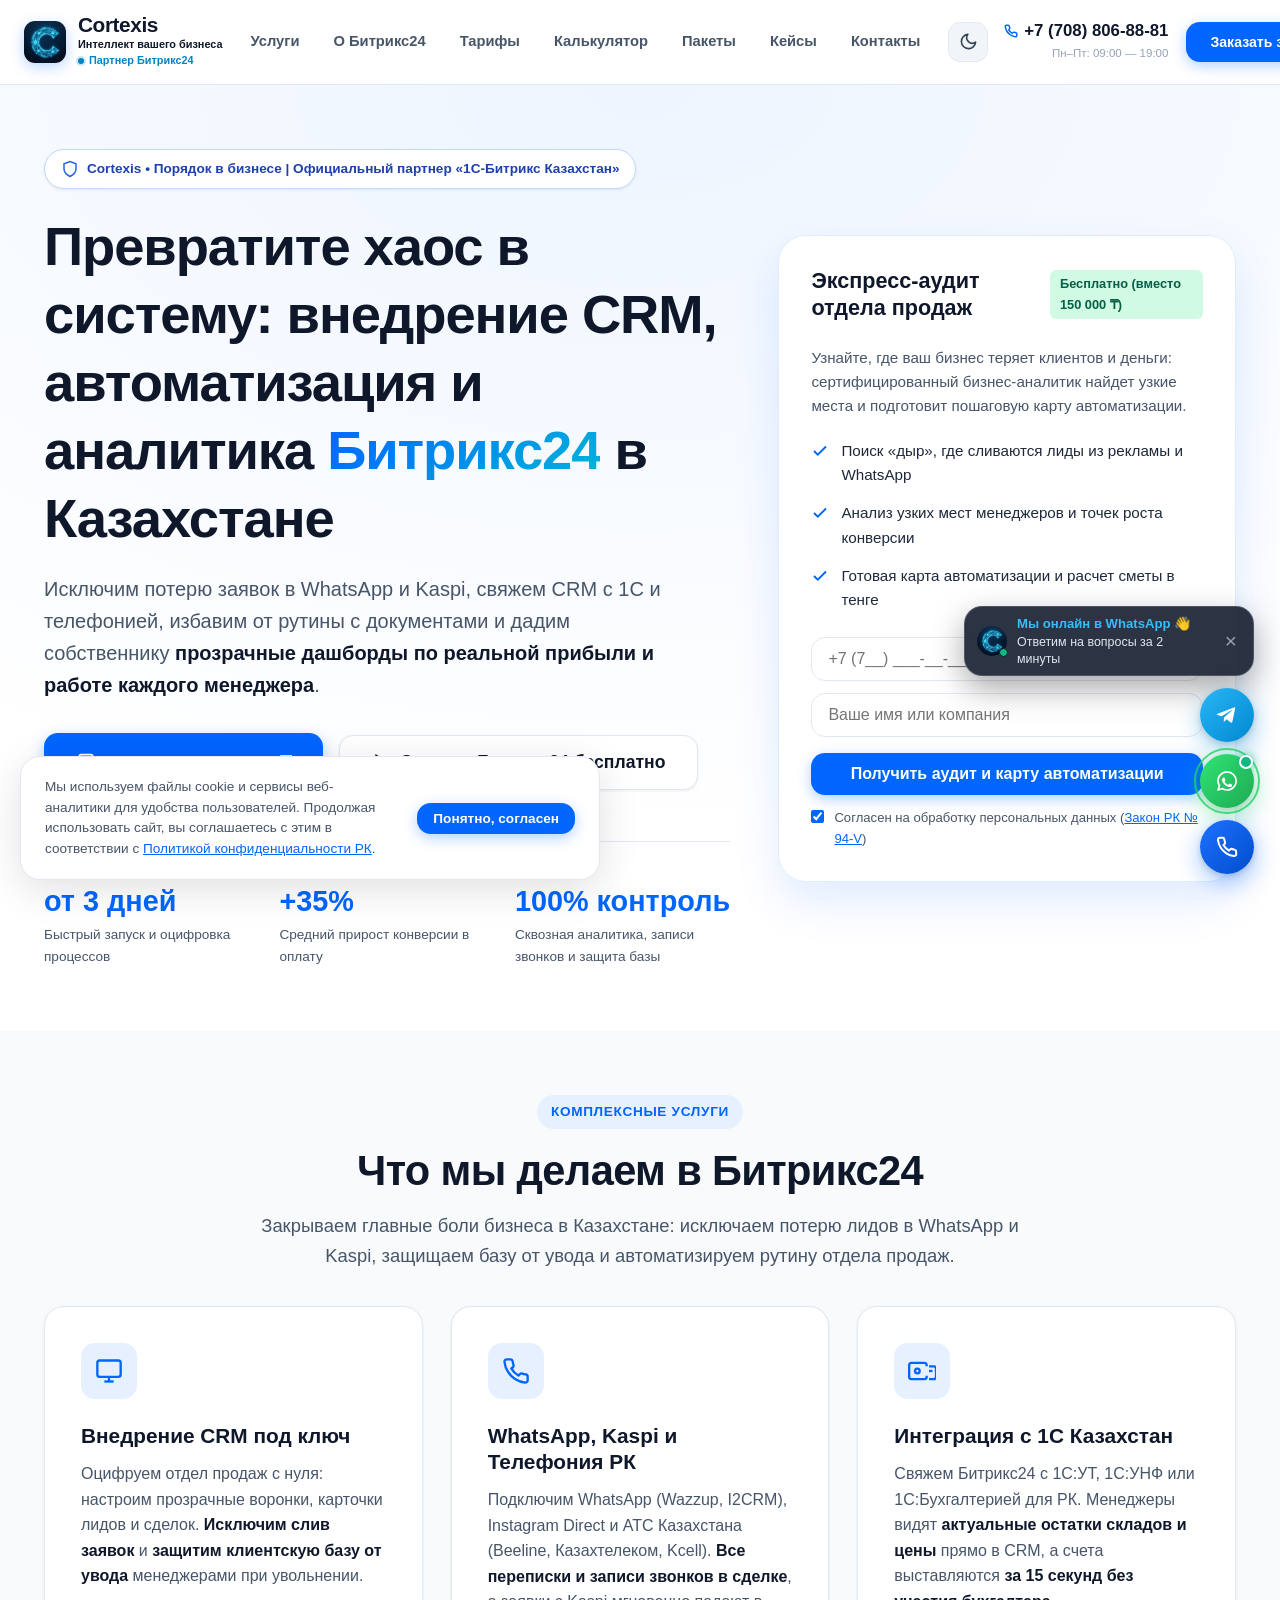
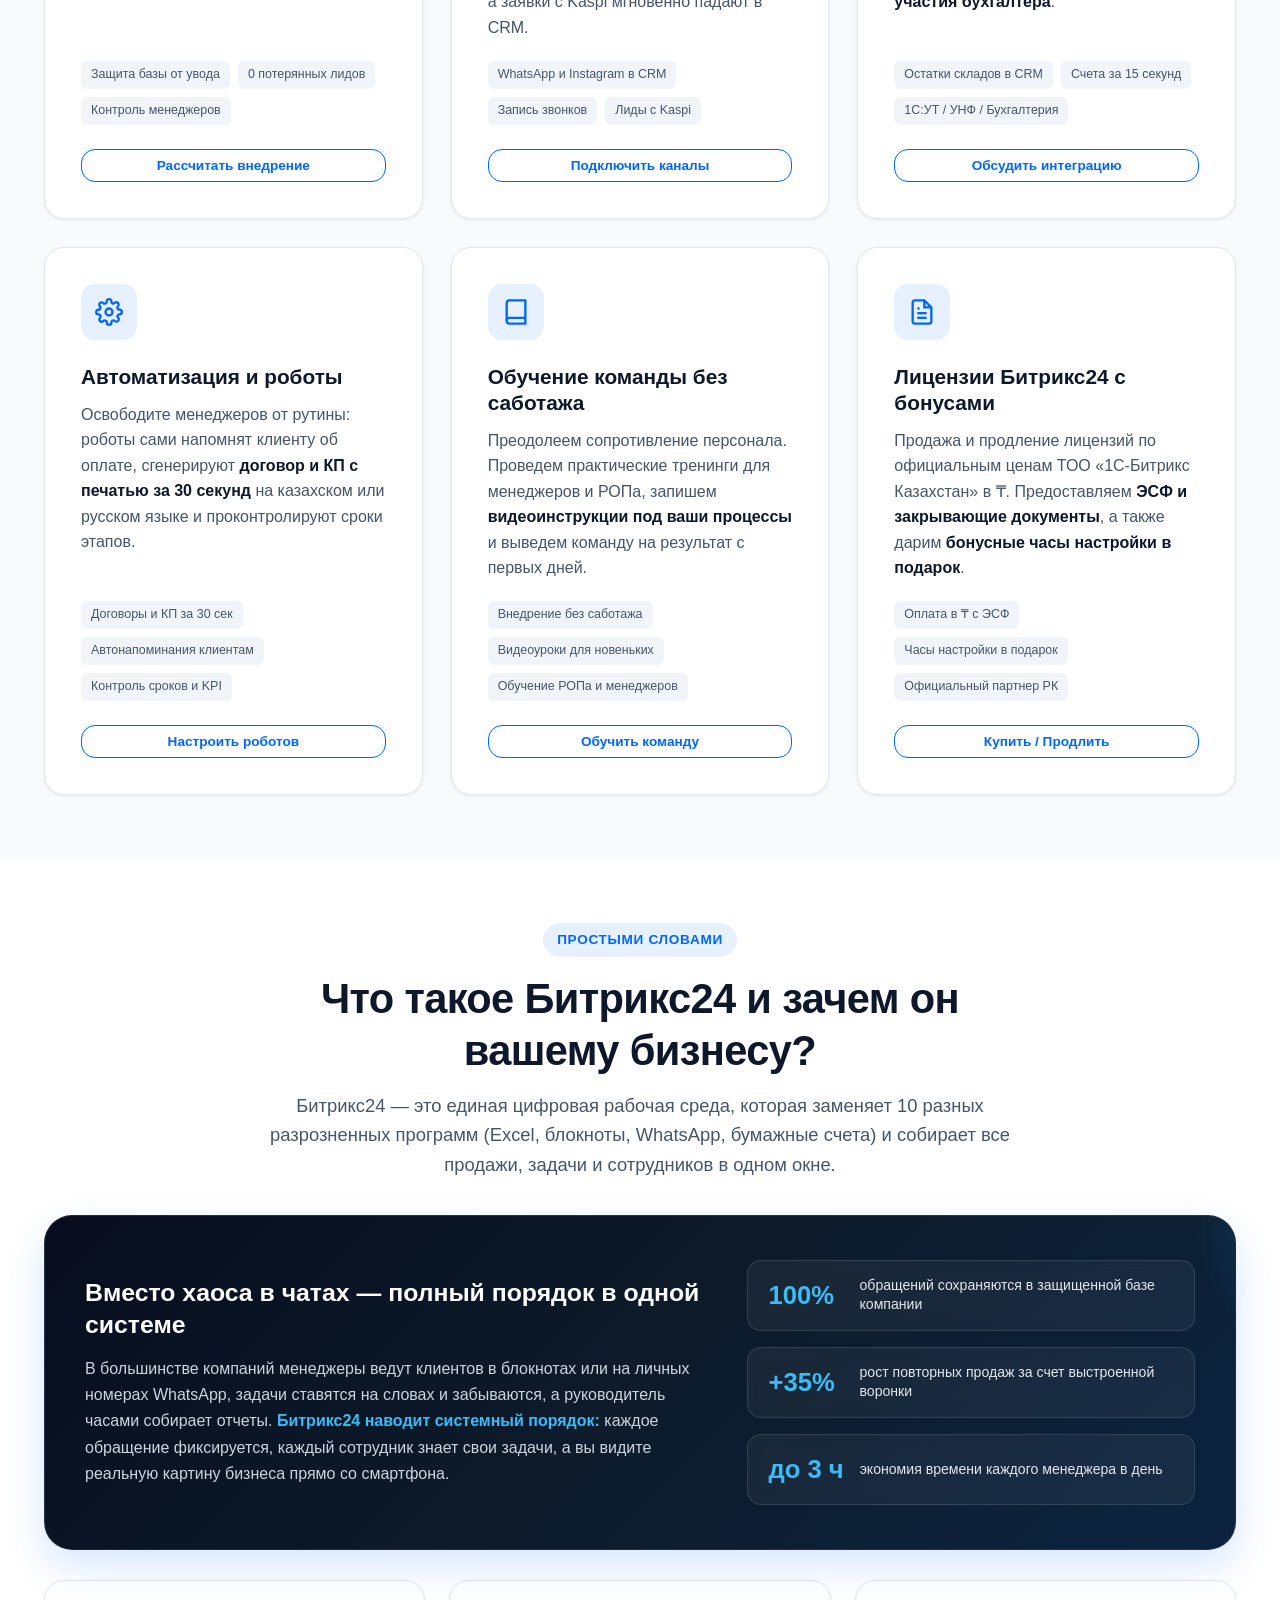
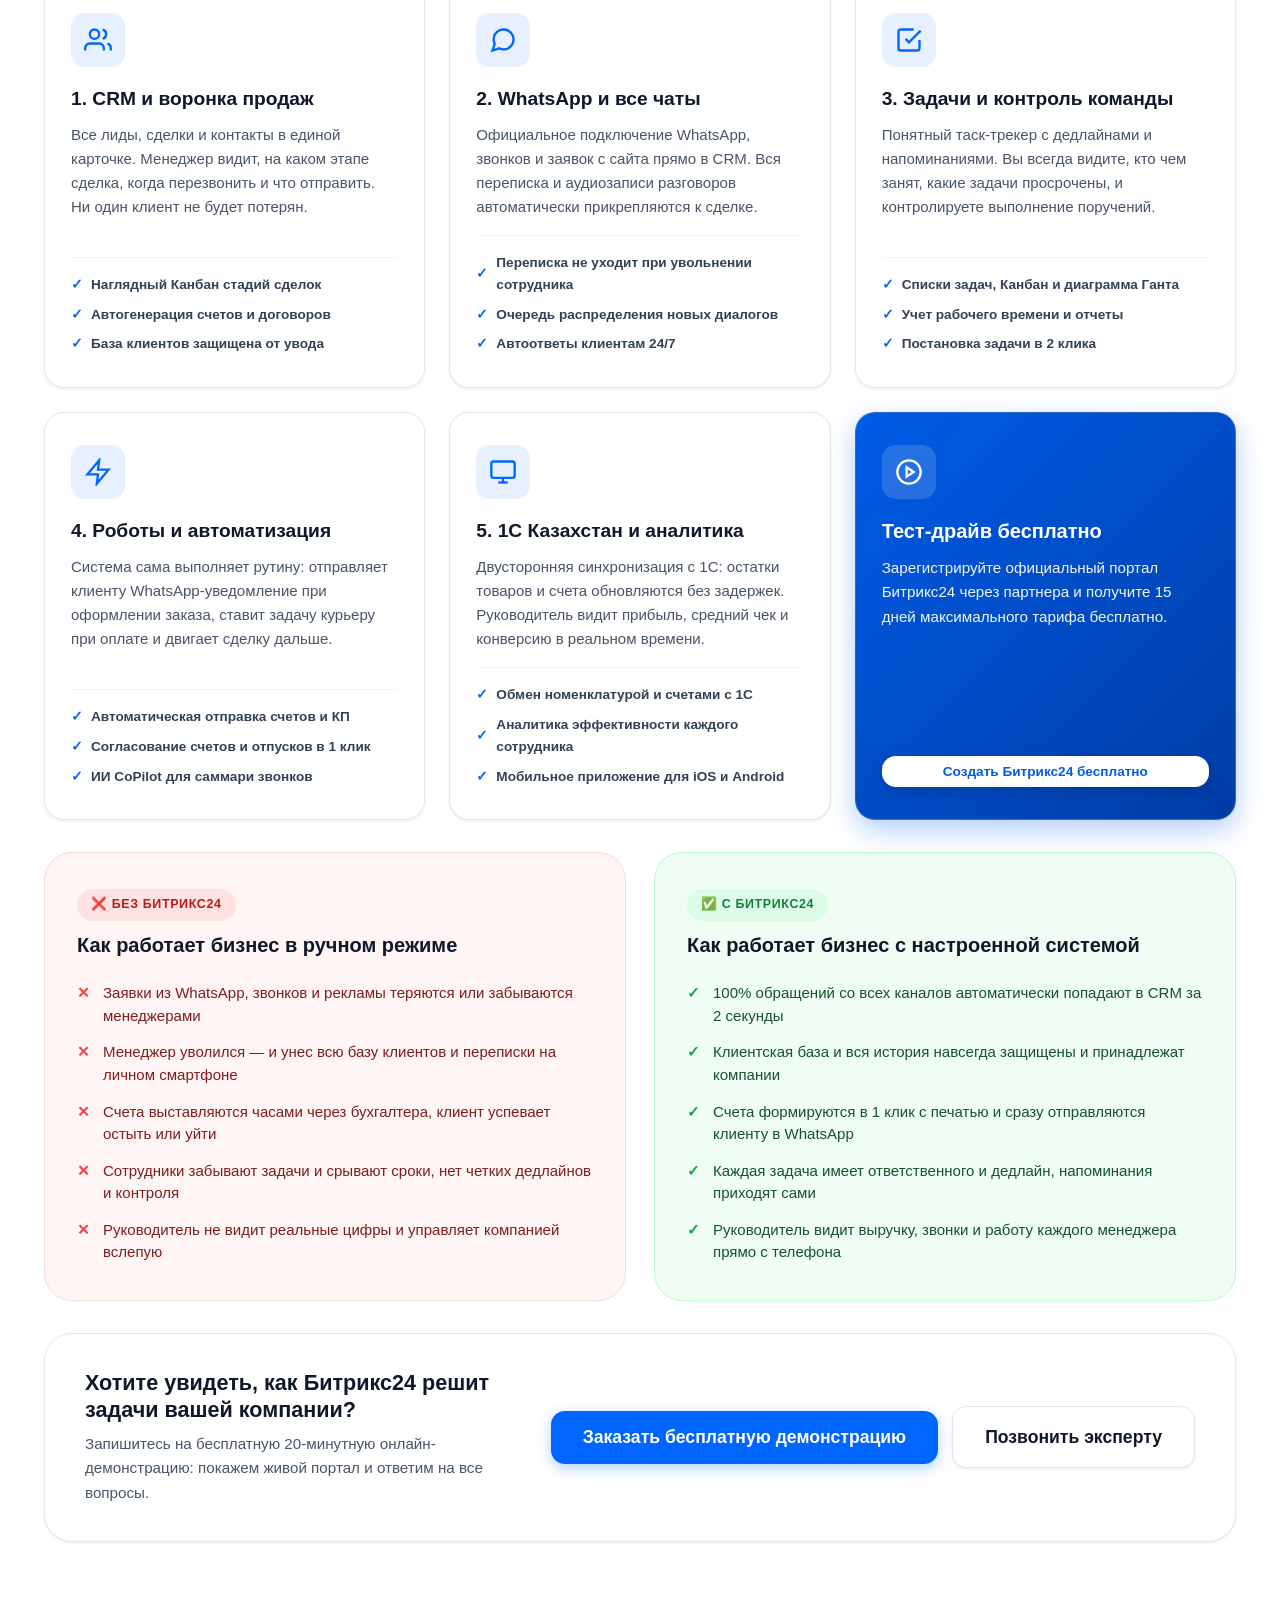
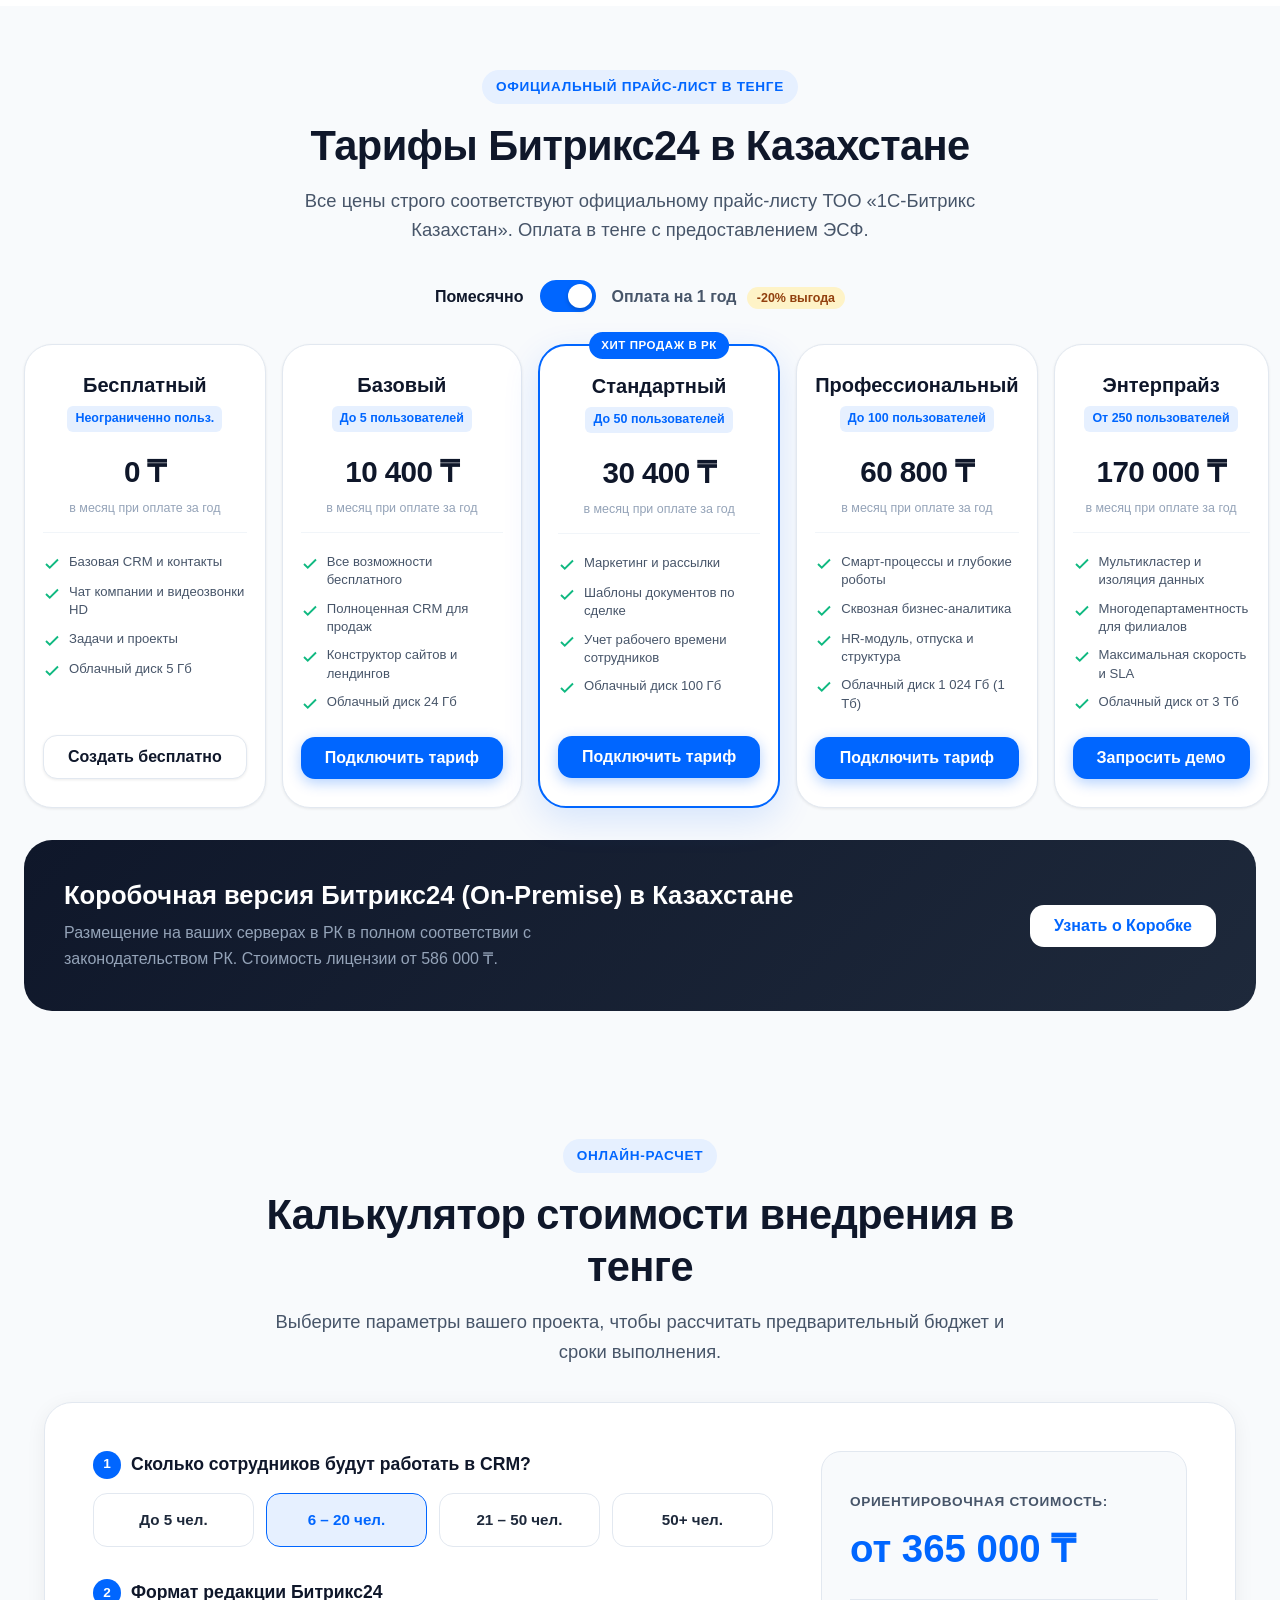
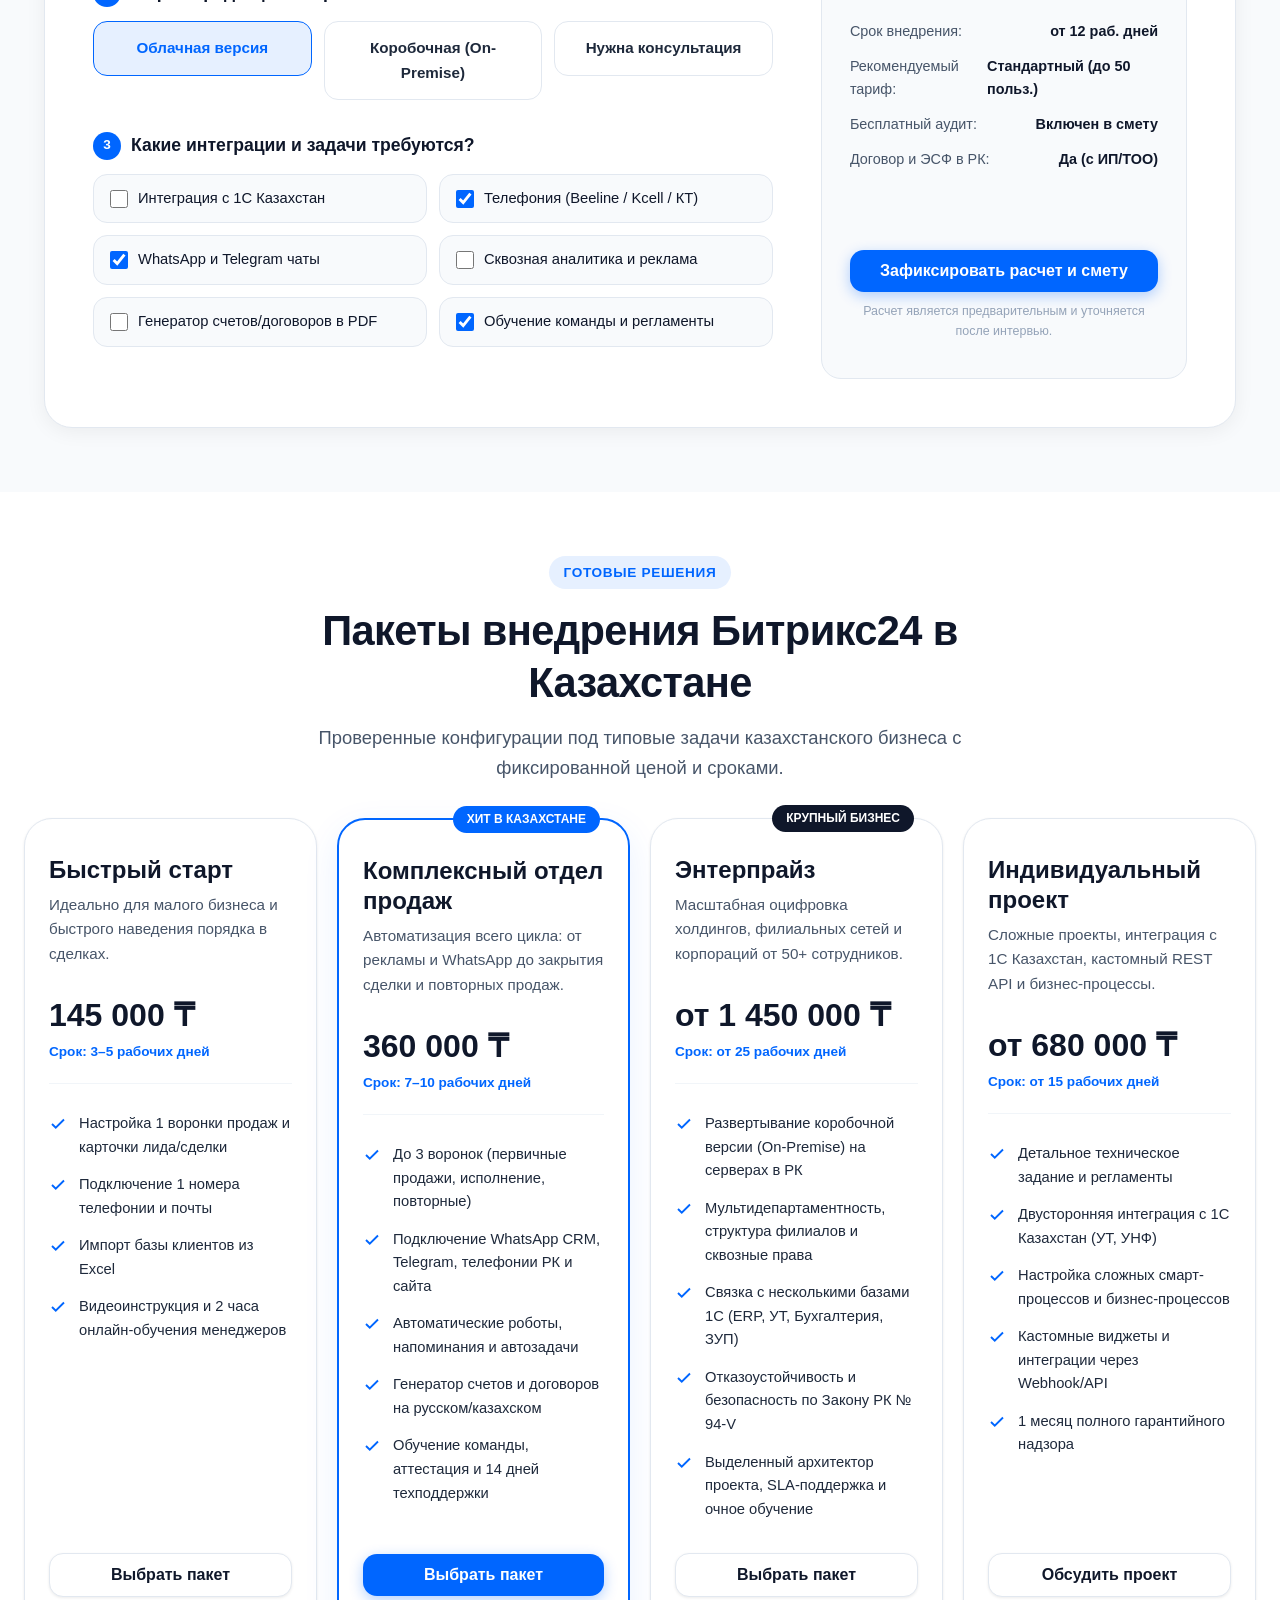
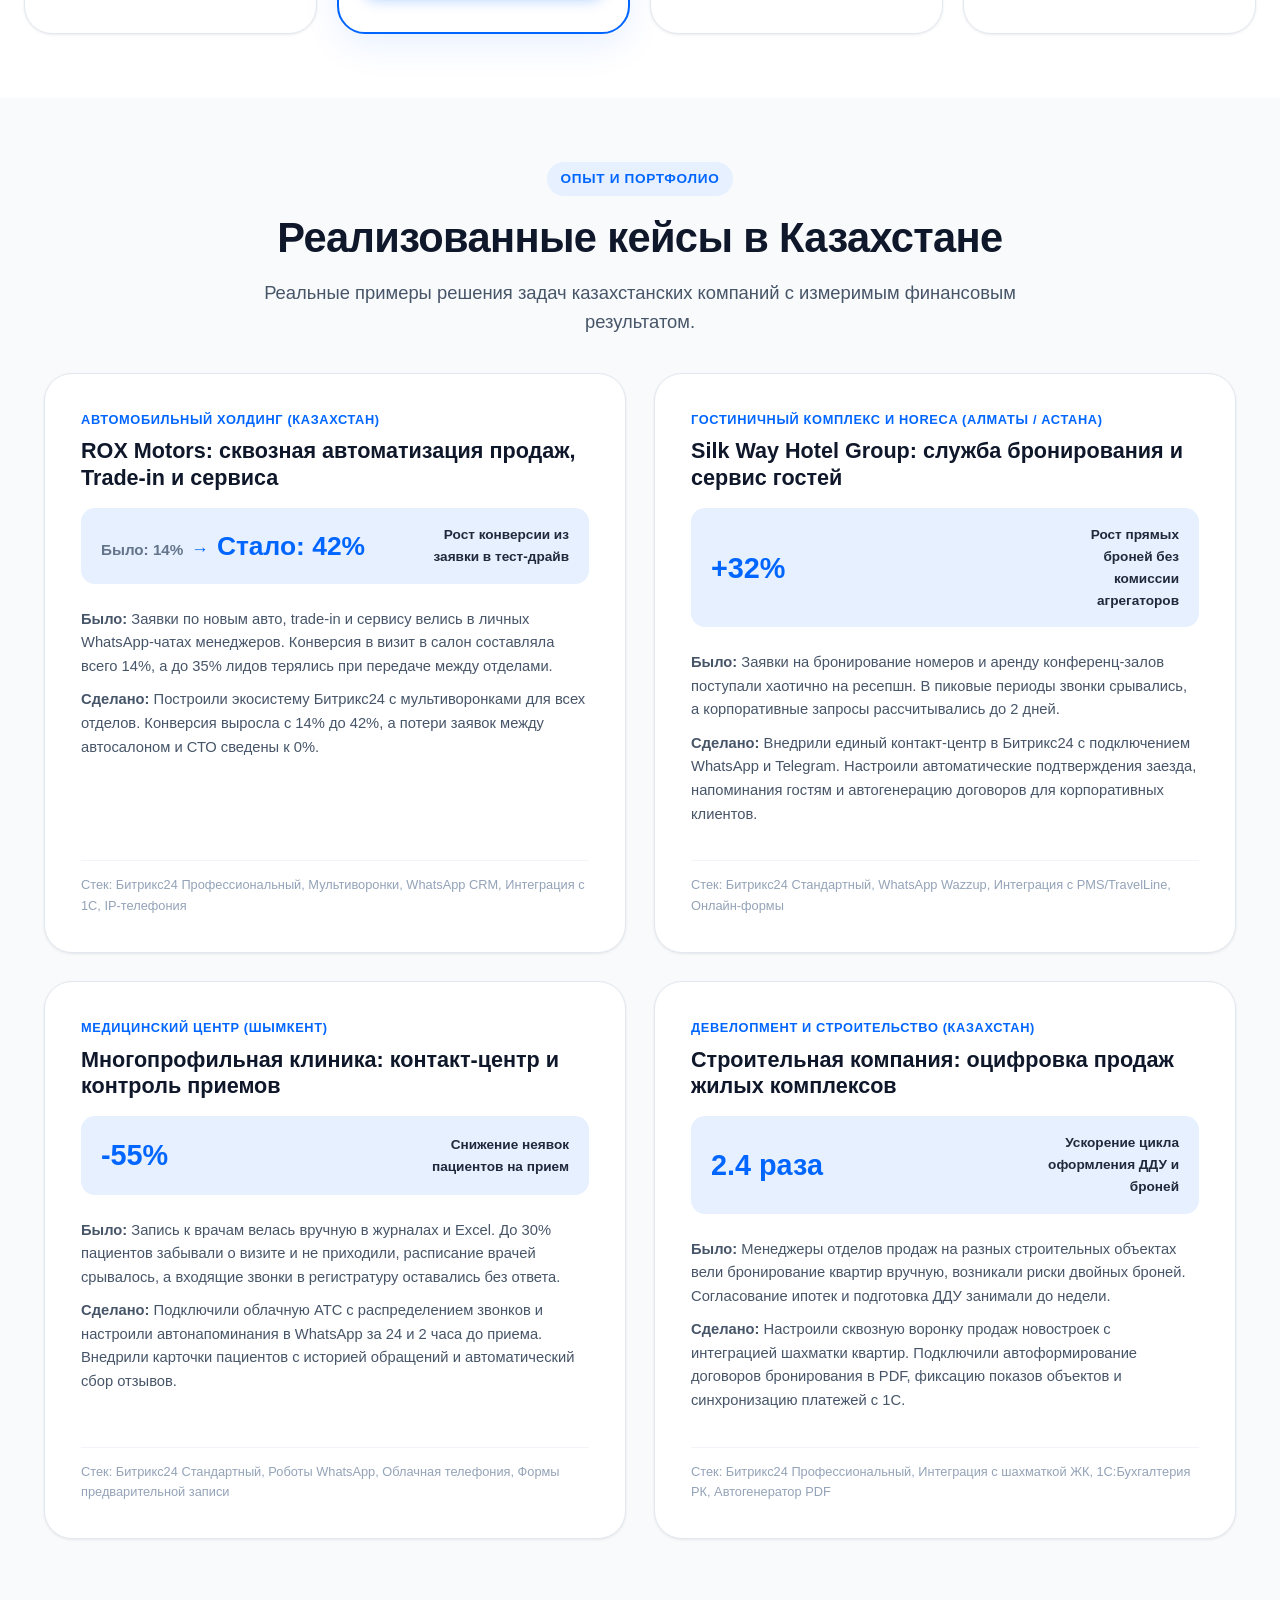
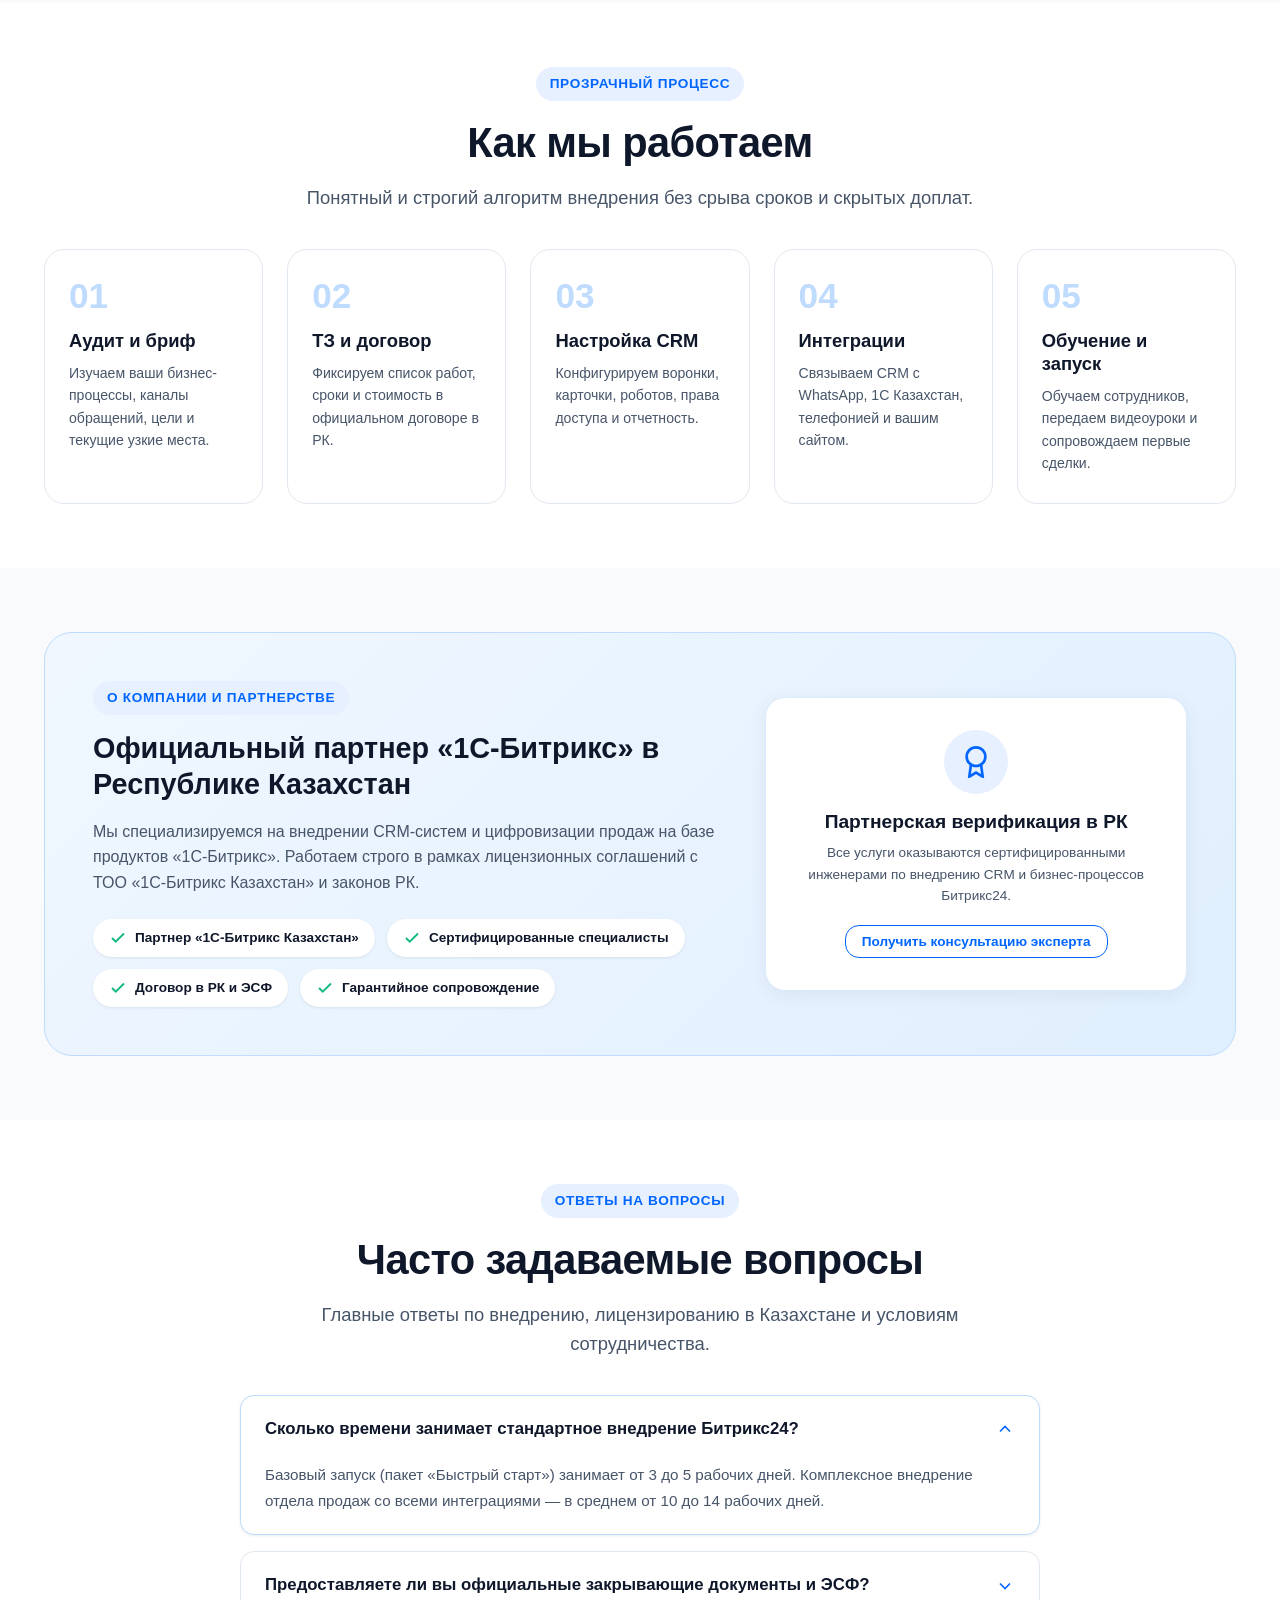
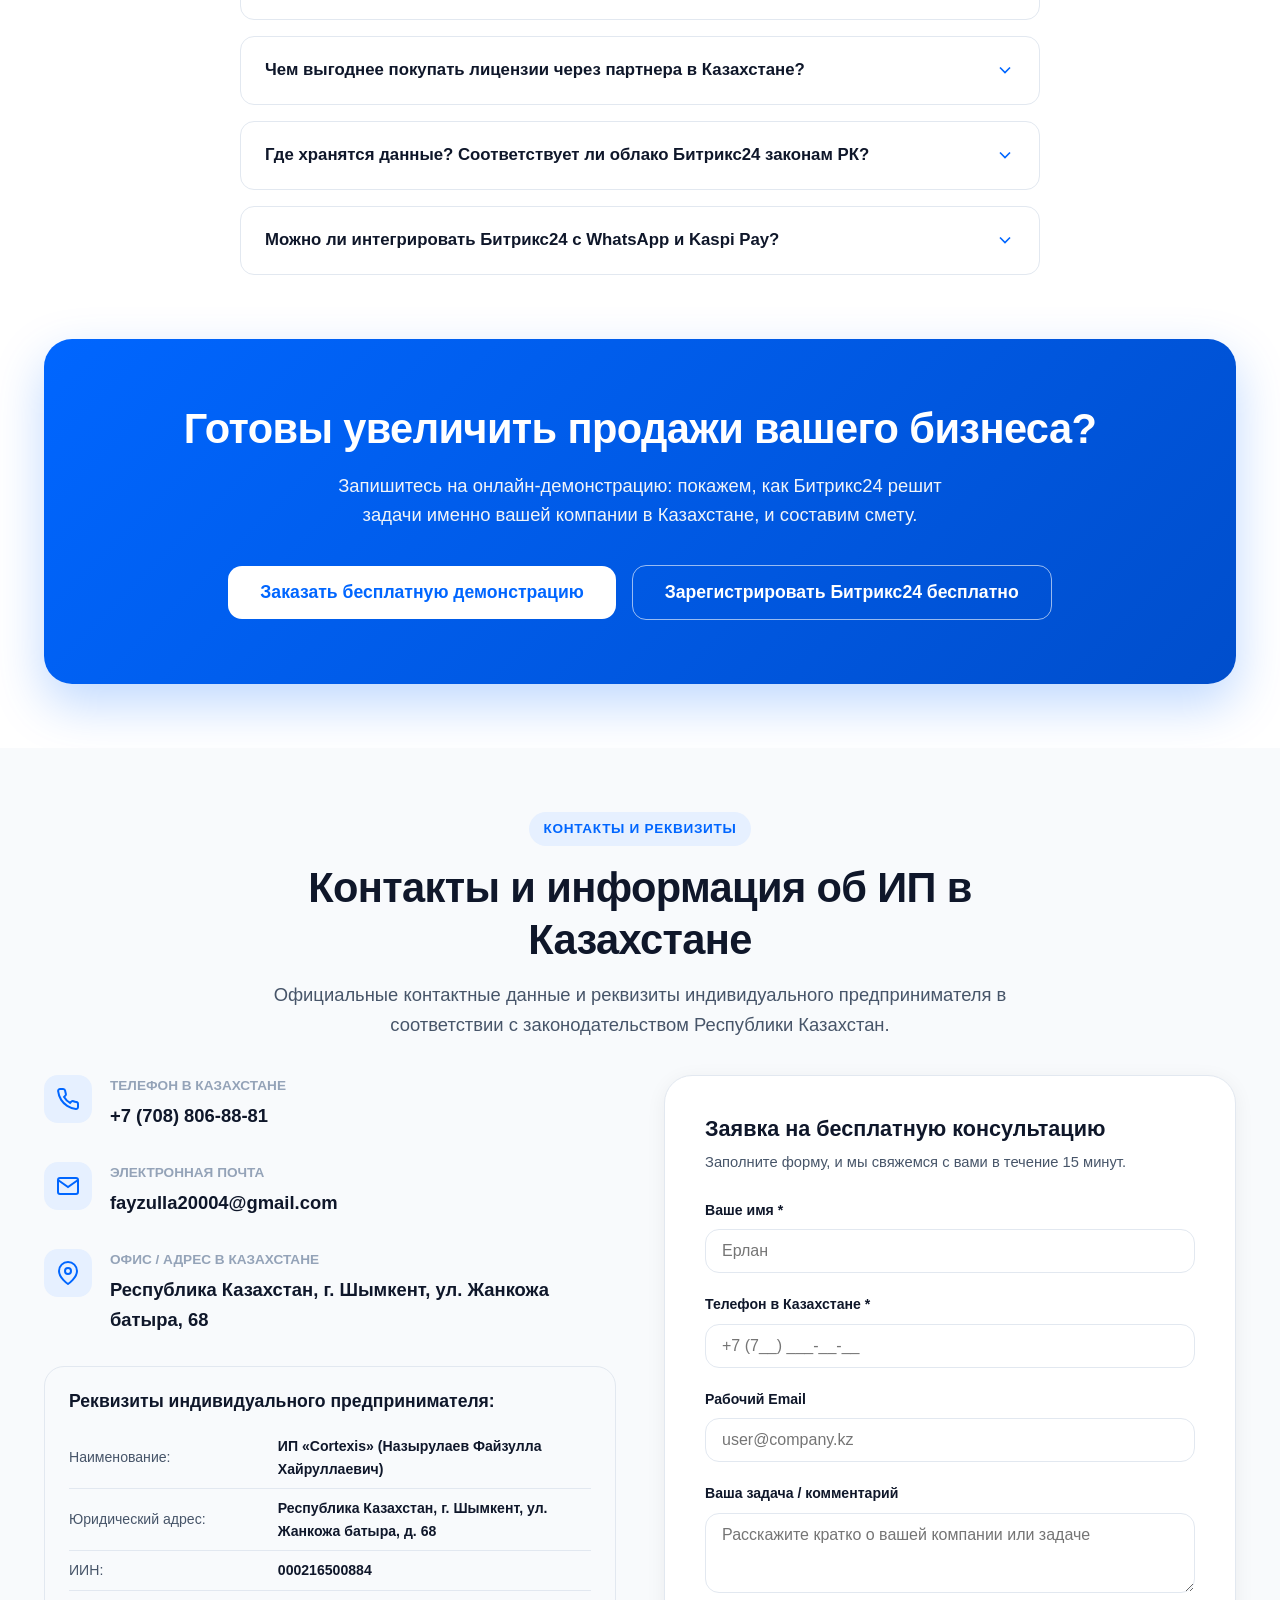
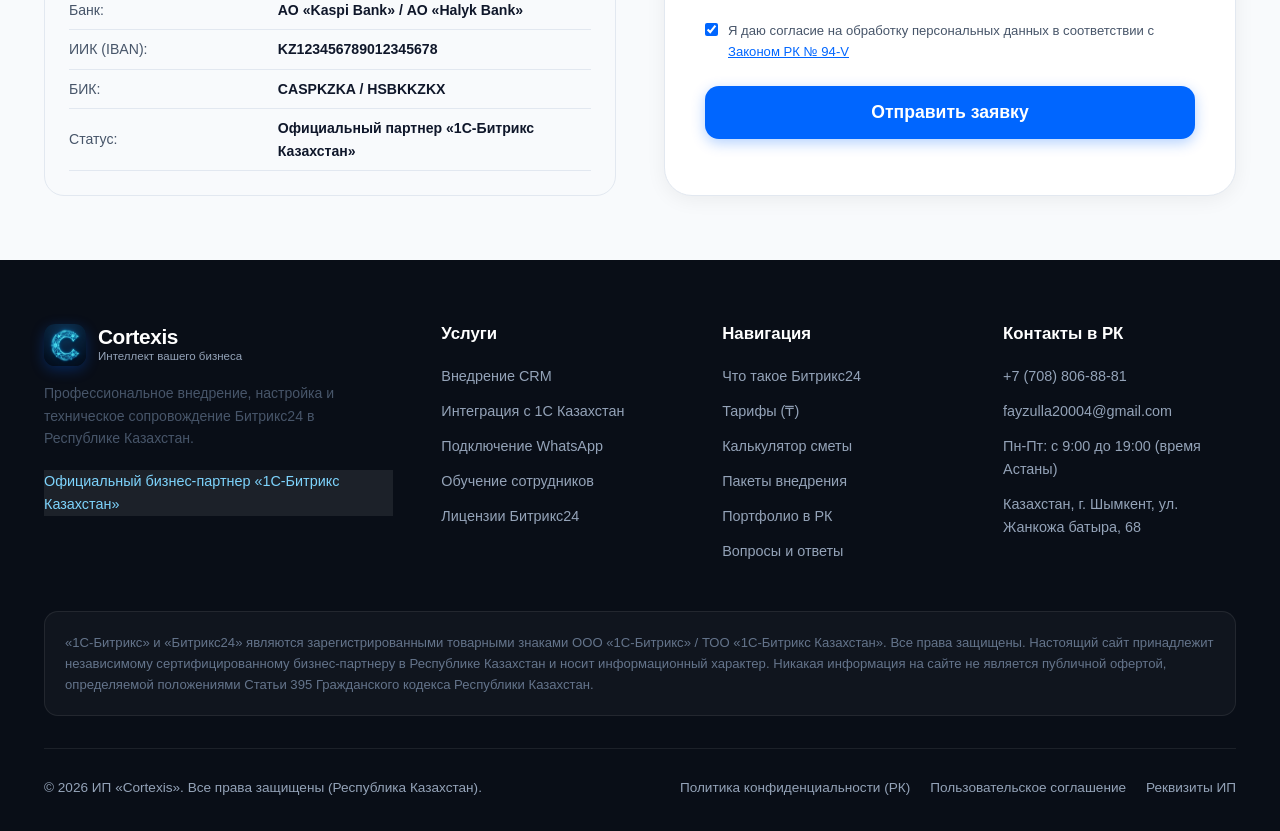
==== commit 7e748590: "Update legal and office address to Shymkent, Zhankoza batyr st. 68" ====
--- a/index.html
+++ b/index.html
@@ -1403,8 +1403,8 @@
                 </svg>
               </div>
               <div>
-                <div class="contact-card__title">Город / Адрес в РК</div>
-                <div class="contact-card__value">Республика Казахстан, г. Шымкент</div>
+                <div class="contact-card__title">Офис / Адрес в Казахстане</div>
+                <div class="contact-card__value">Республика Казахстан, г. Шымкент, ул. Жанкожа батыра, 68</div>
               </div>
             </div>
 
@@ -1416,6 +1416,10 @@
                   <tr>
                     <td>Наименование:</td>
                     <td>ИП «Cortexis» (Назырулаев Файзулла Хайруллаевич)</td>
+                  </tr>
+                  <tr>
+                    <td>Юридический адрес:</td>
+                    <td>Республика Казахстан, г. Шымкент, ул. Жанкожа батыра, д. 68</td>
                   </tr>
                   <tr>
                     <td>ИИН:</td>
@@ -1532,7 +1536,7 @@
             <li><a href="tel:+77088068881">+7 (708) 806-88-81</a></li>
             <li><a href="mailto:fayzulla20004@gmail.com">fayzulla20004@gmail.com</a></li>
             <li>Пн-Пт: с 9:00 до 19:00 (время Астаны)</li>
-            <li>г. Шымкент, Казахстан</li>
+            <li>Казахстан, г. Шымкент, ул. Жанкожа батыра, 68</li>
           </ul>
         </div>
       </div>
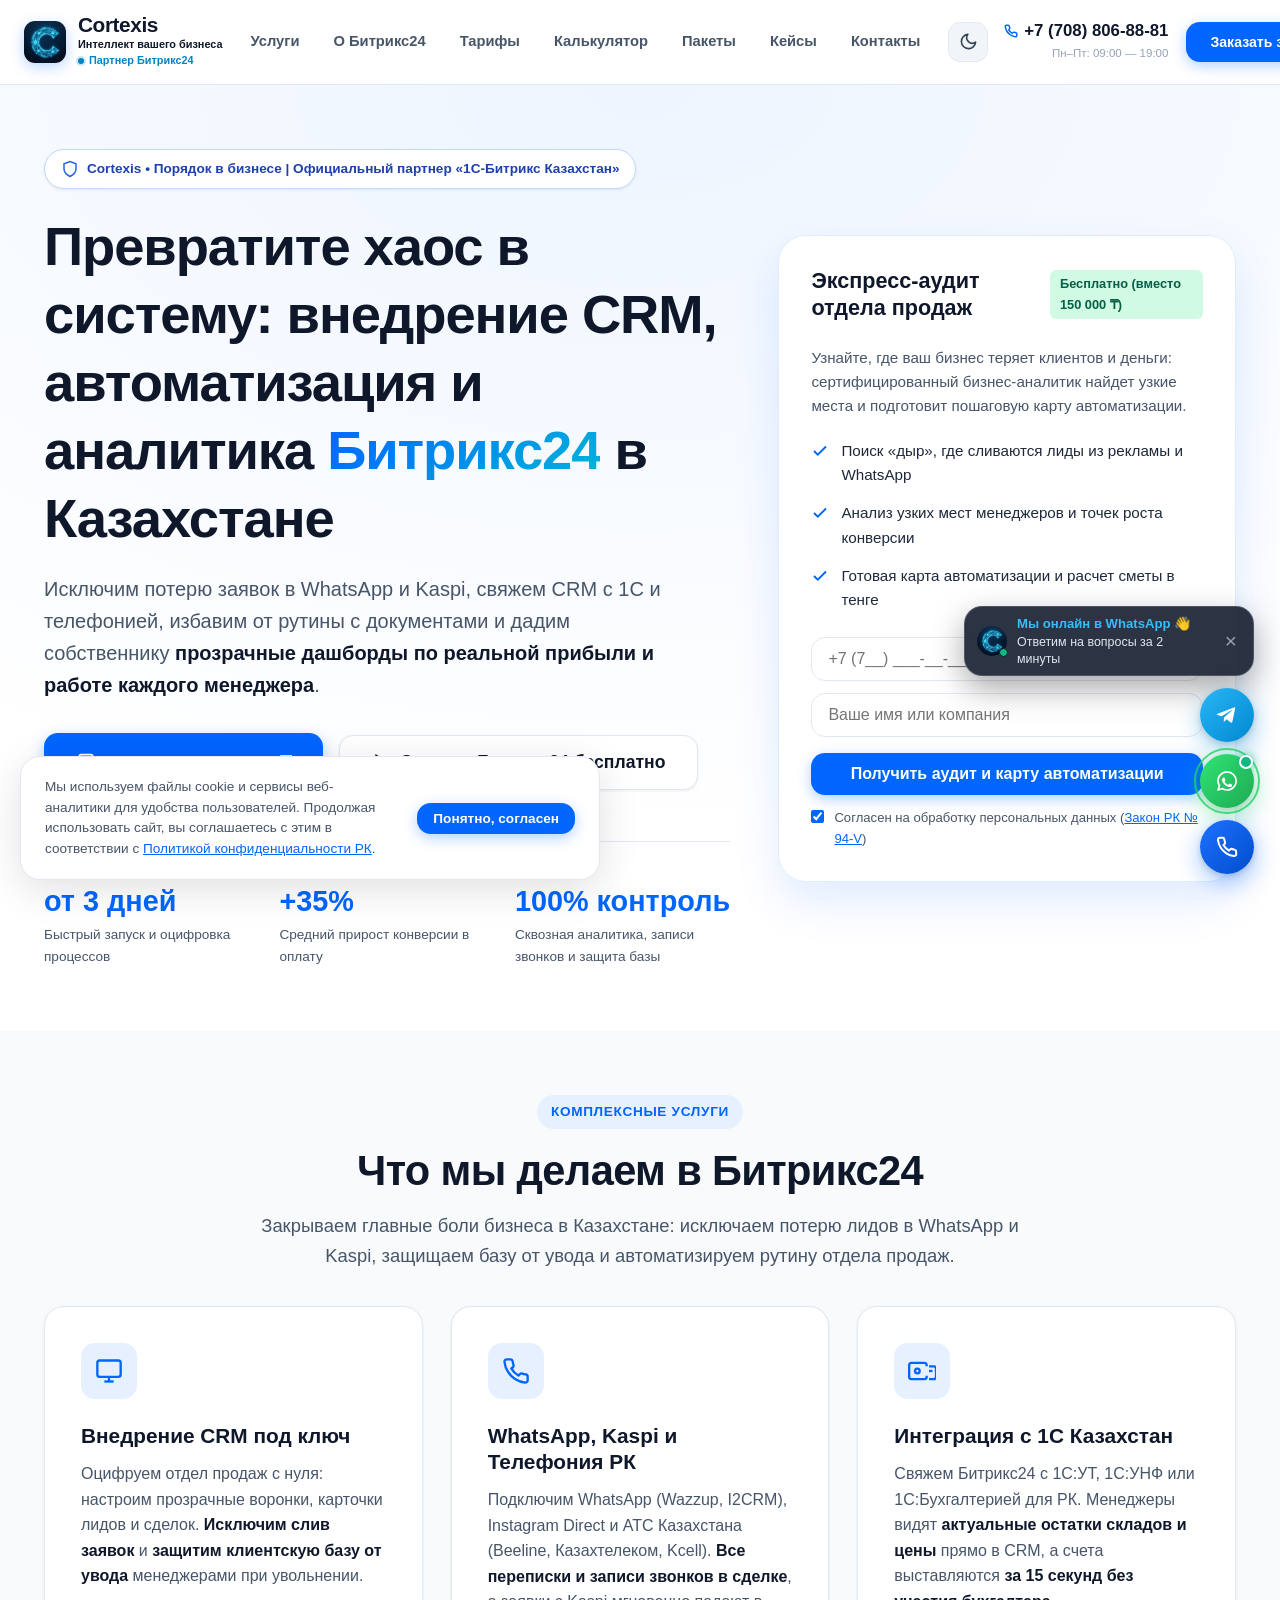
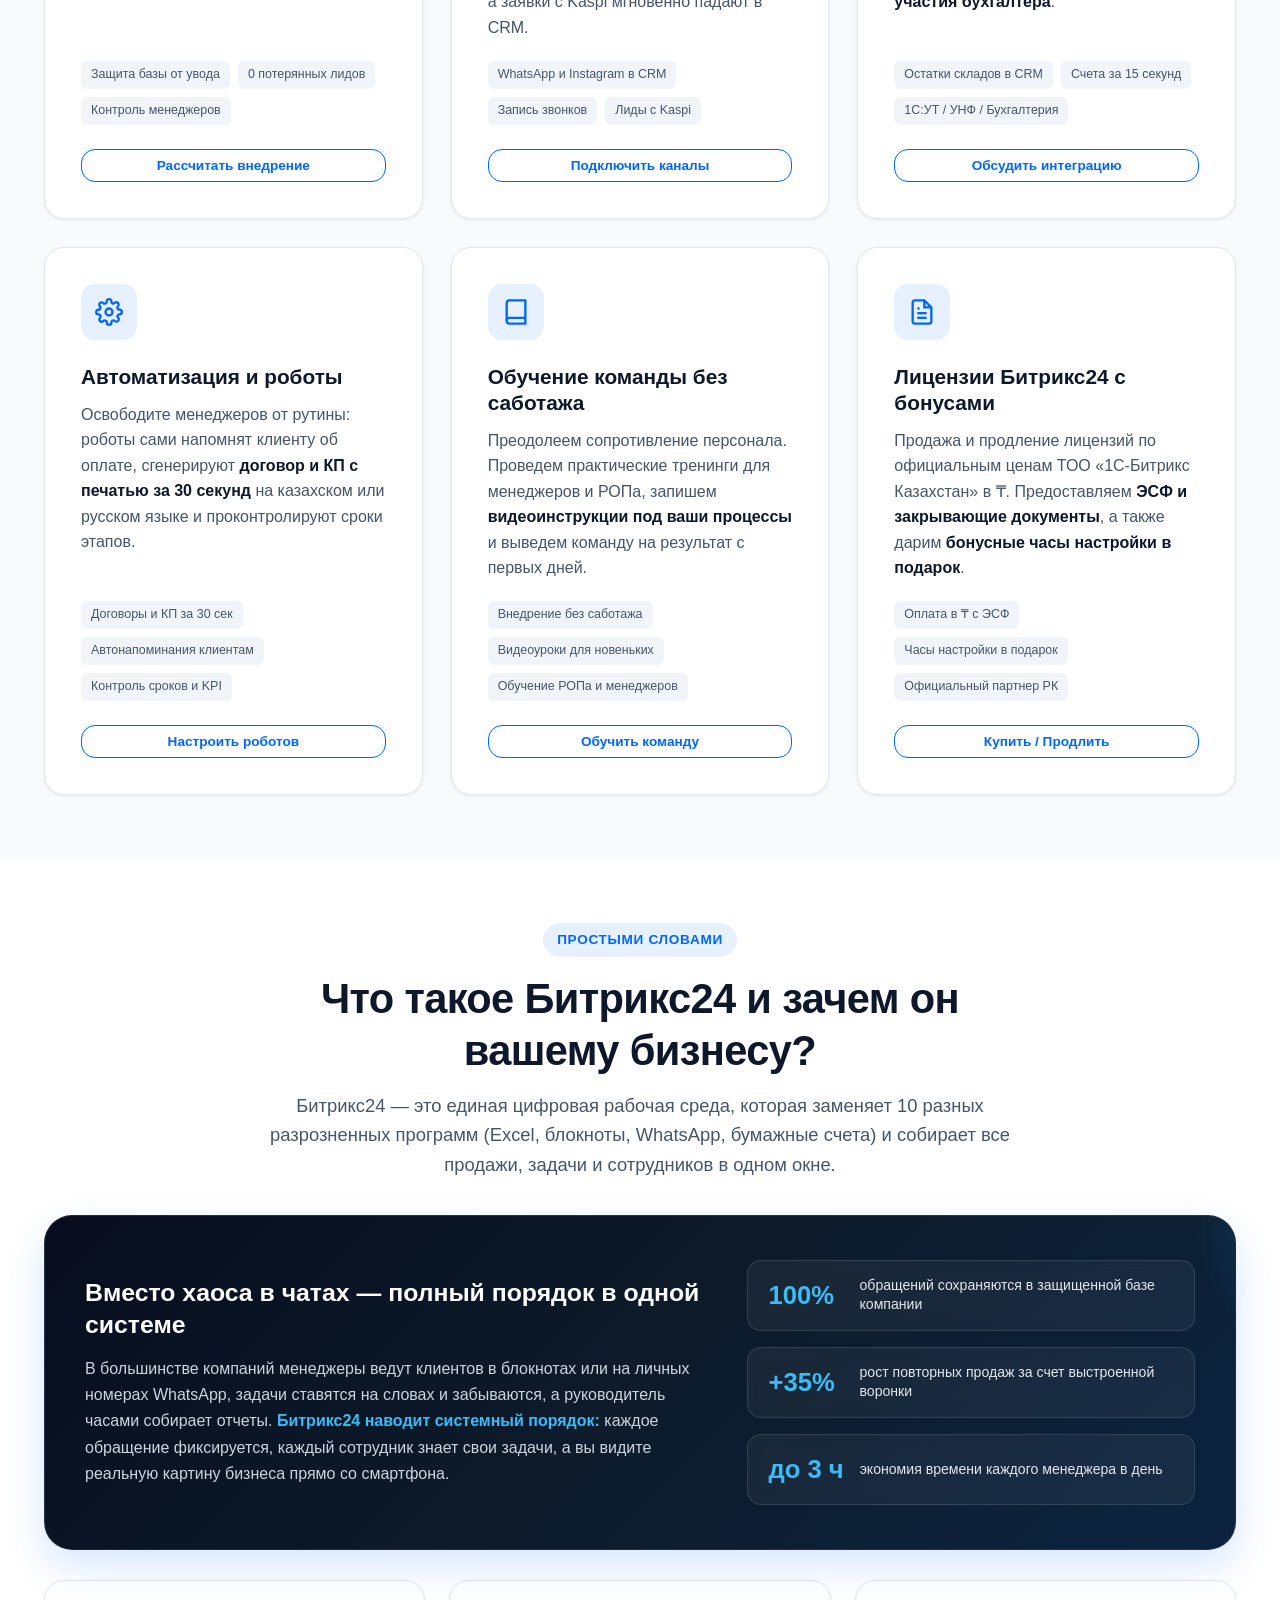
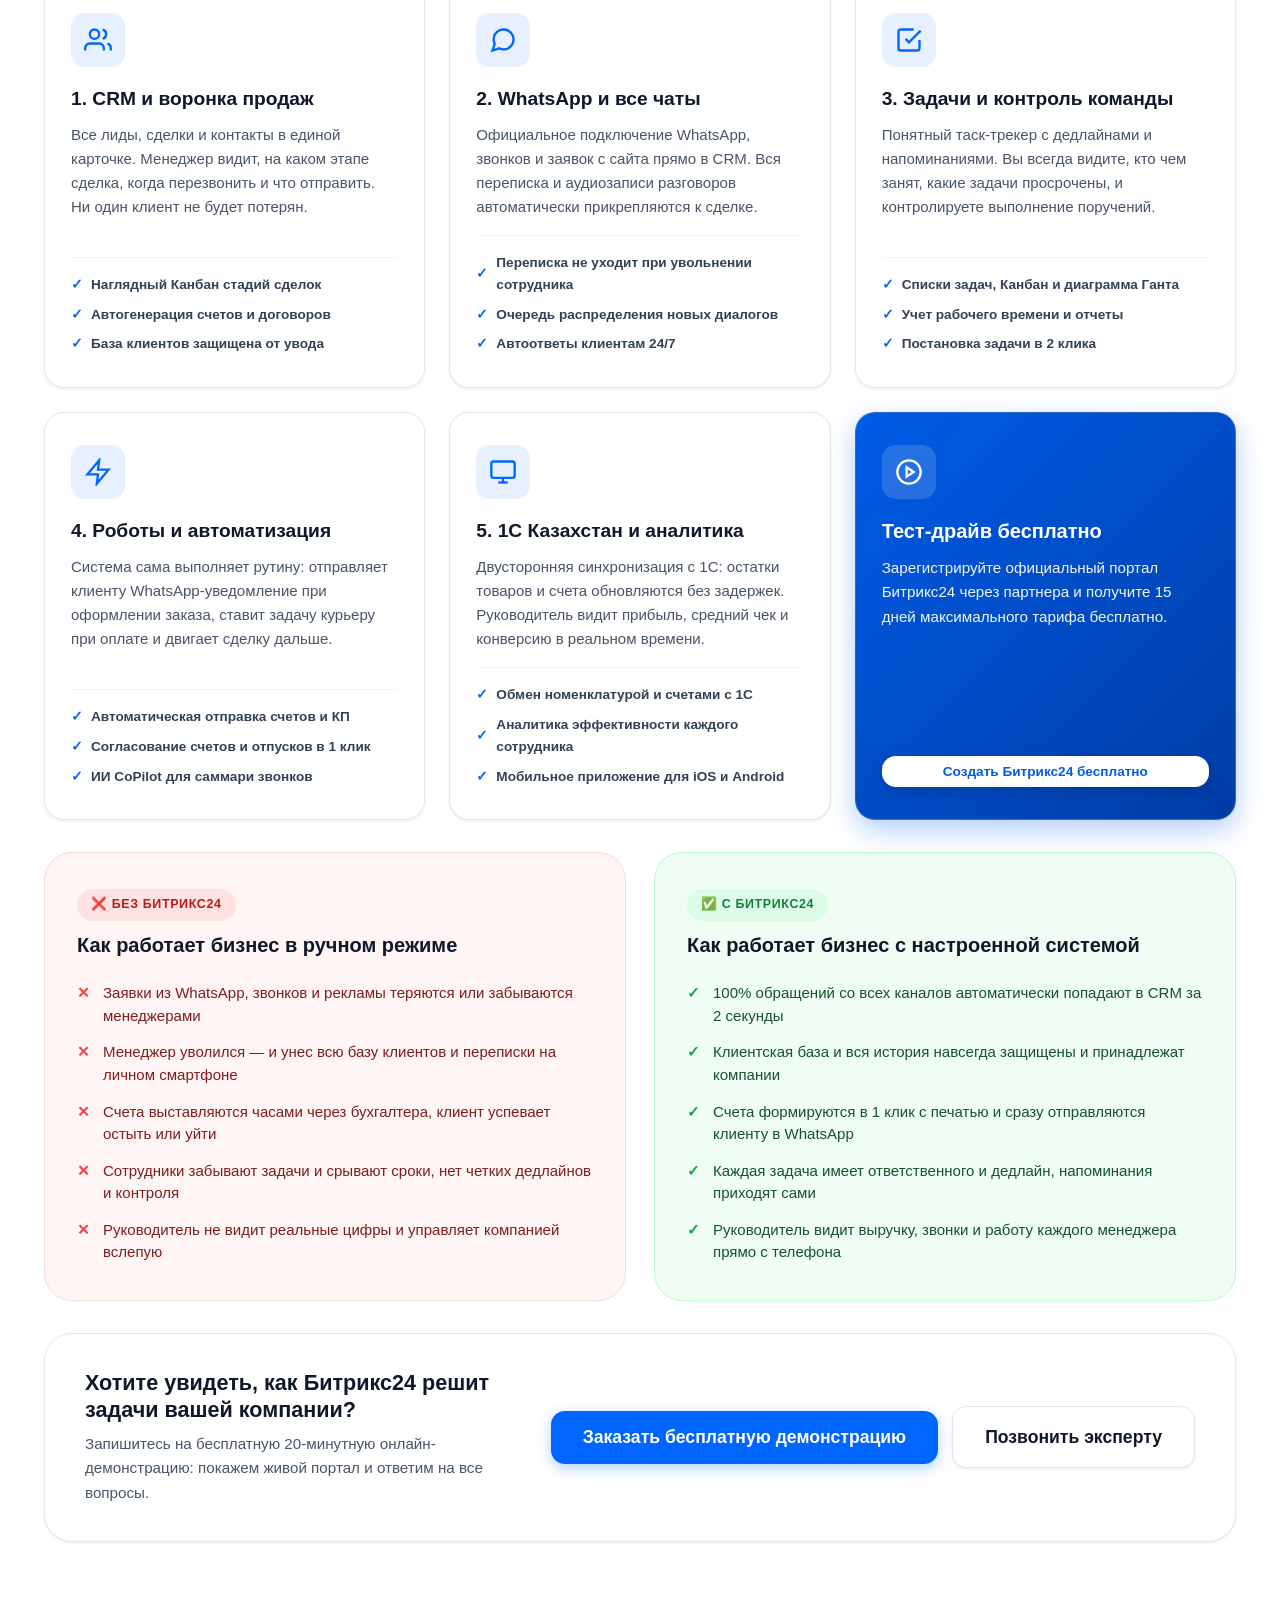
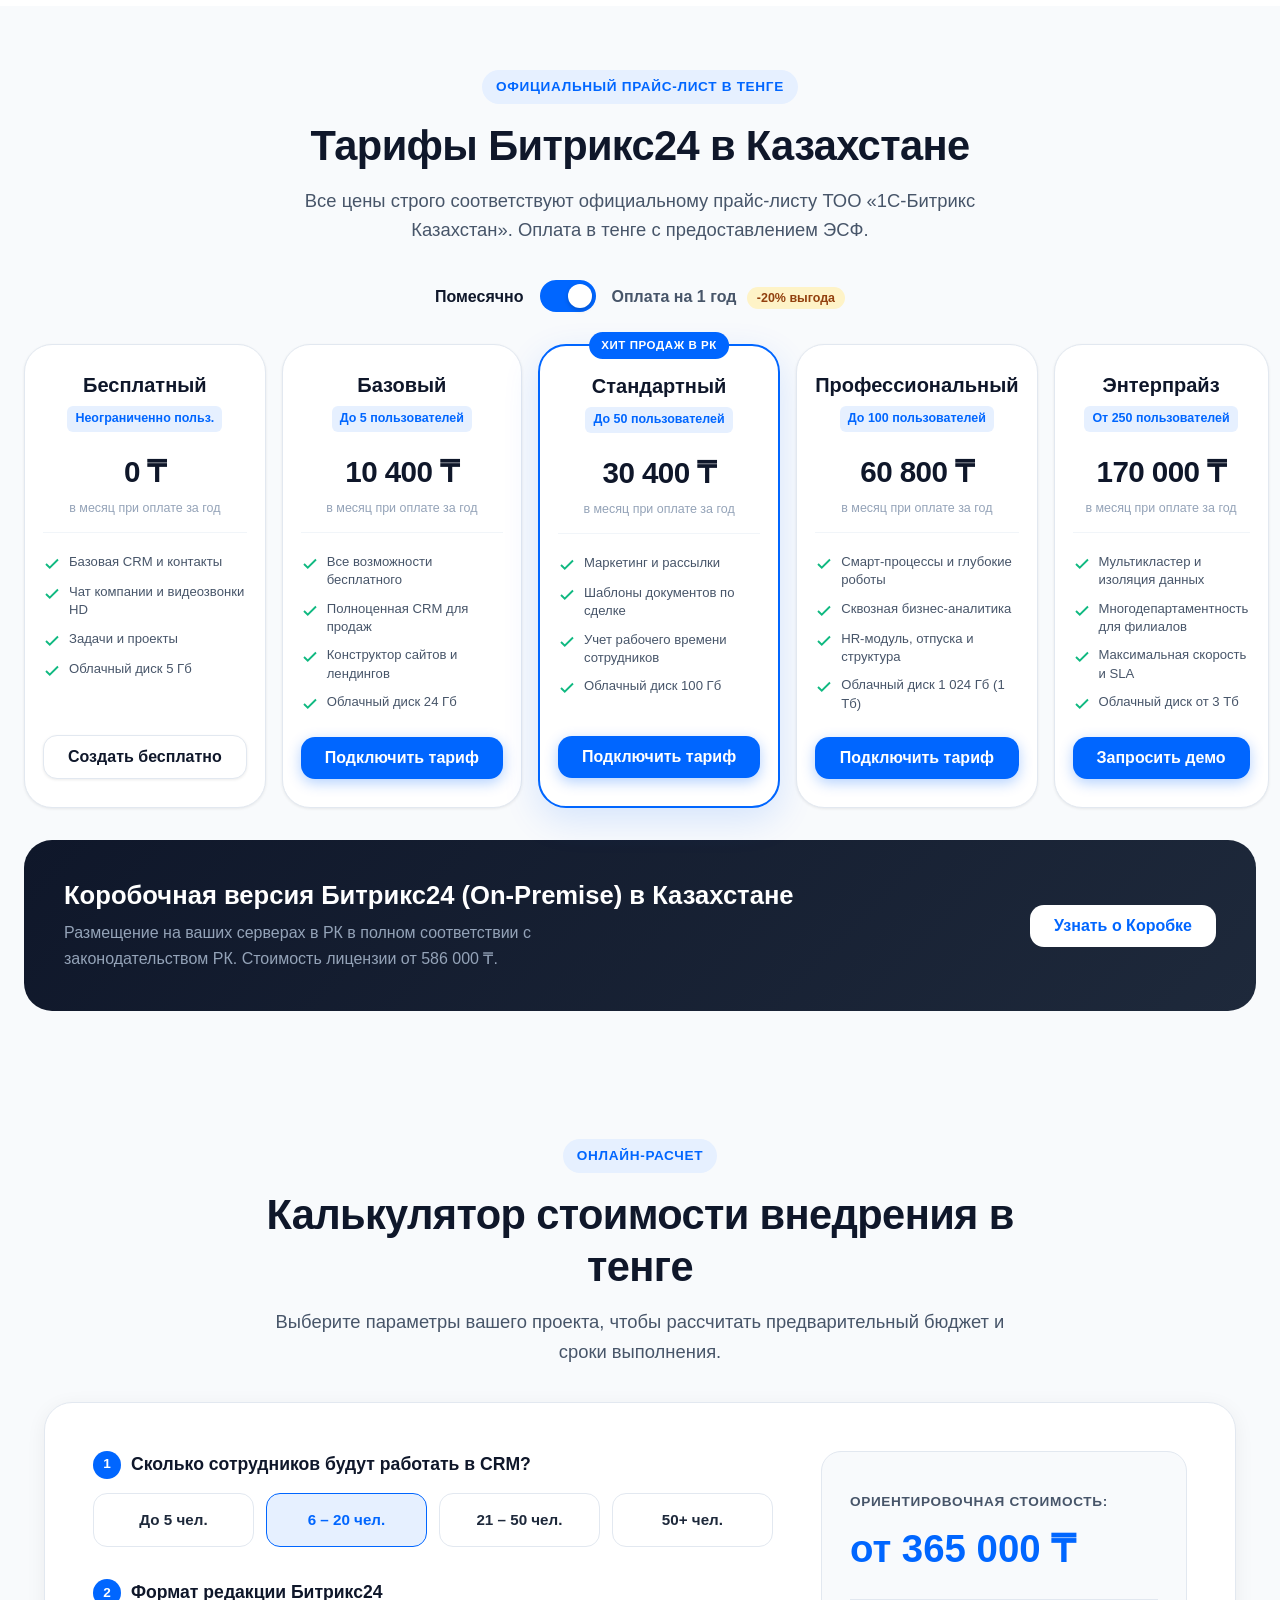
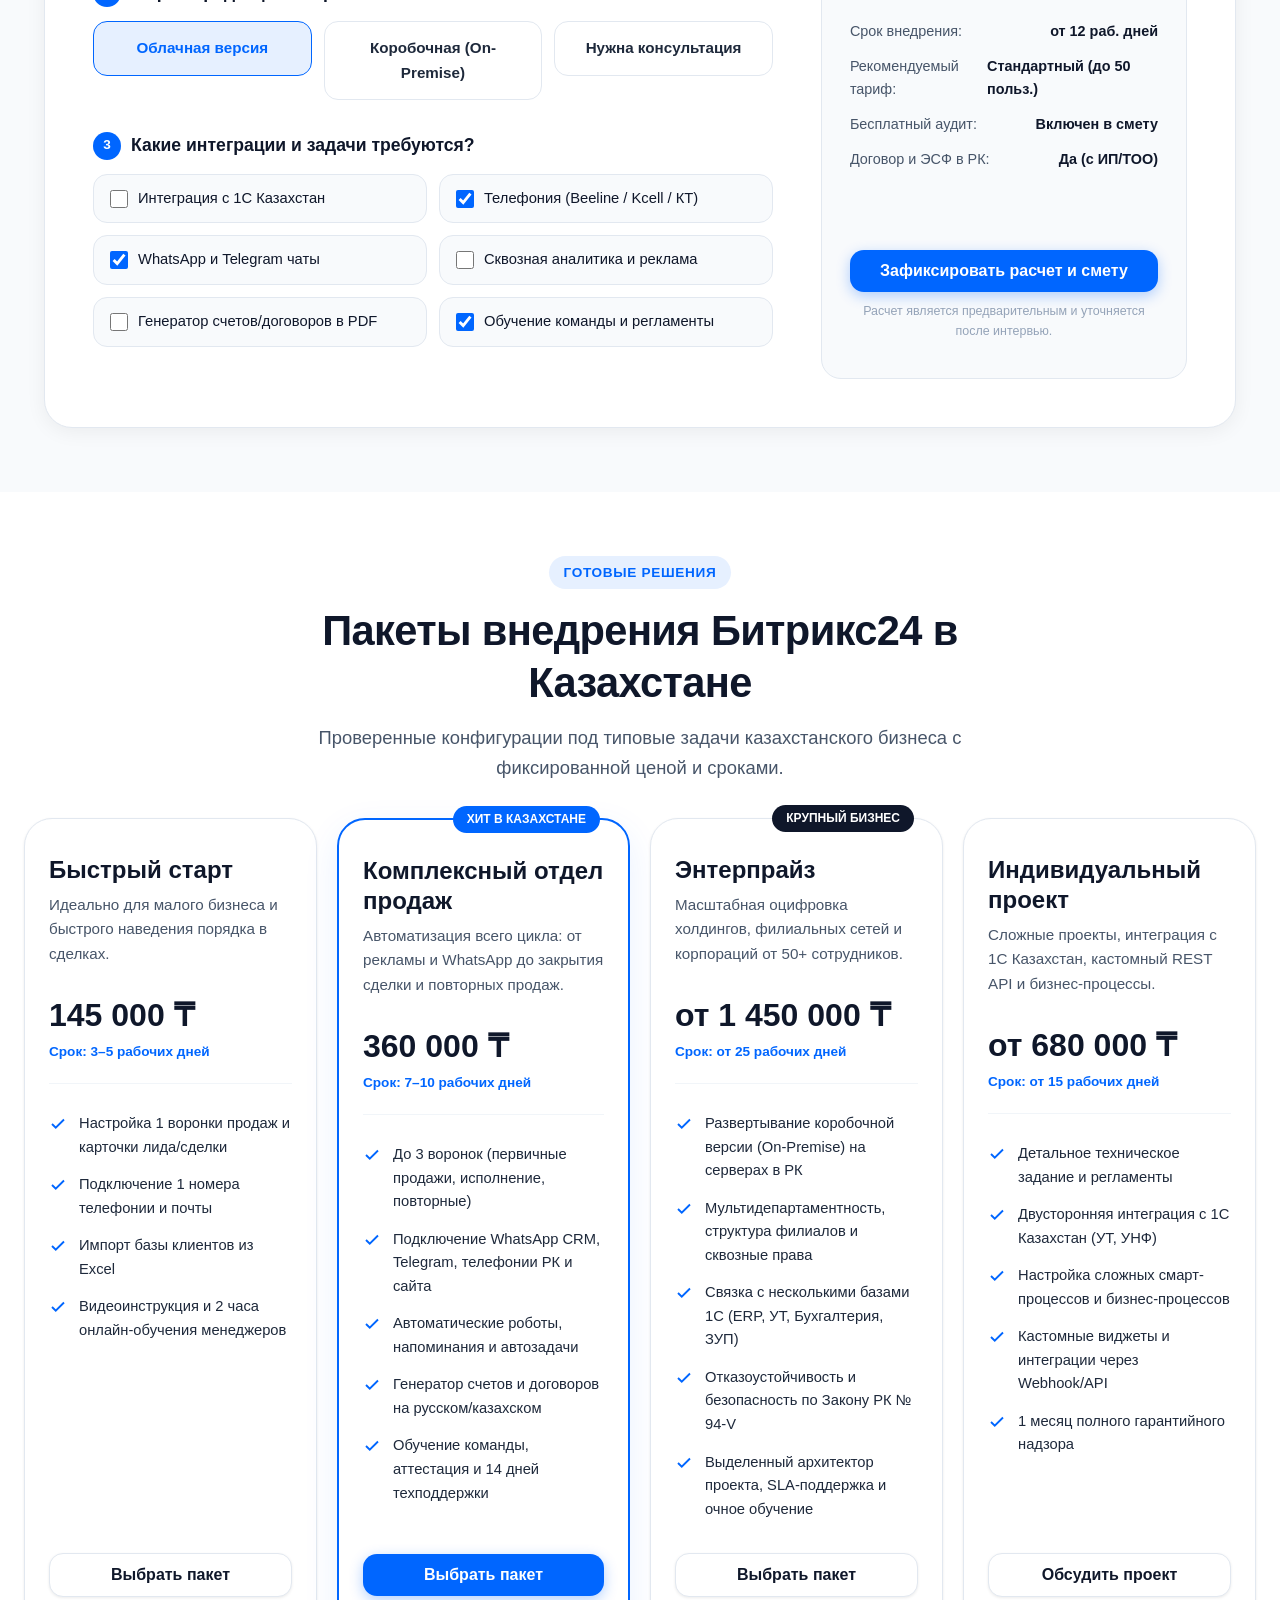
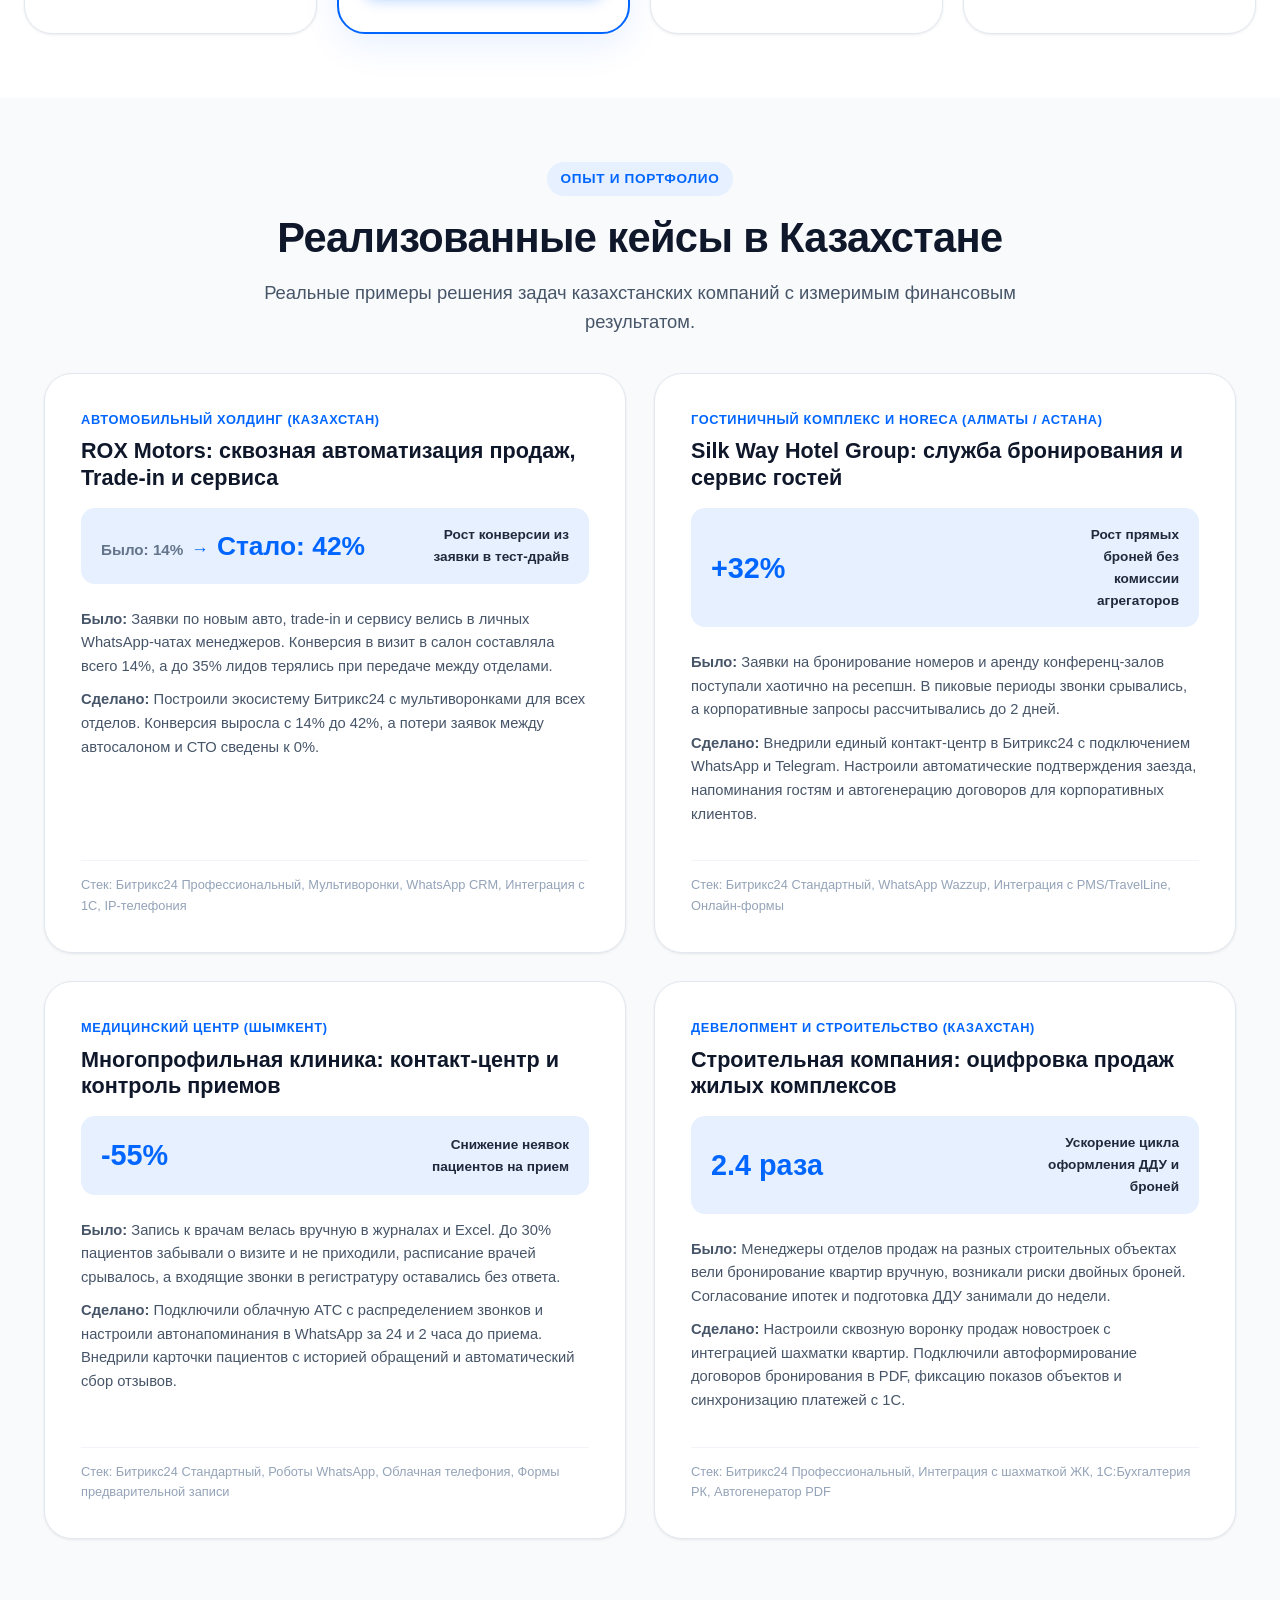
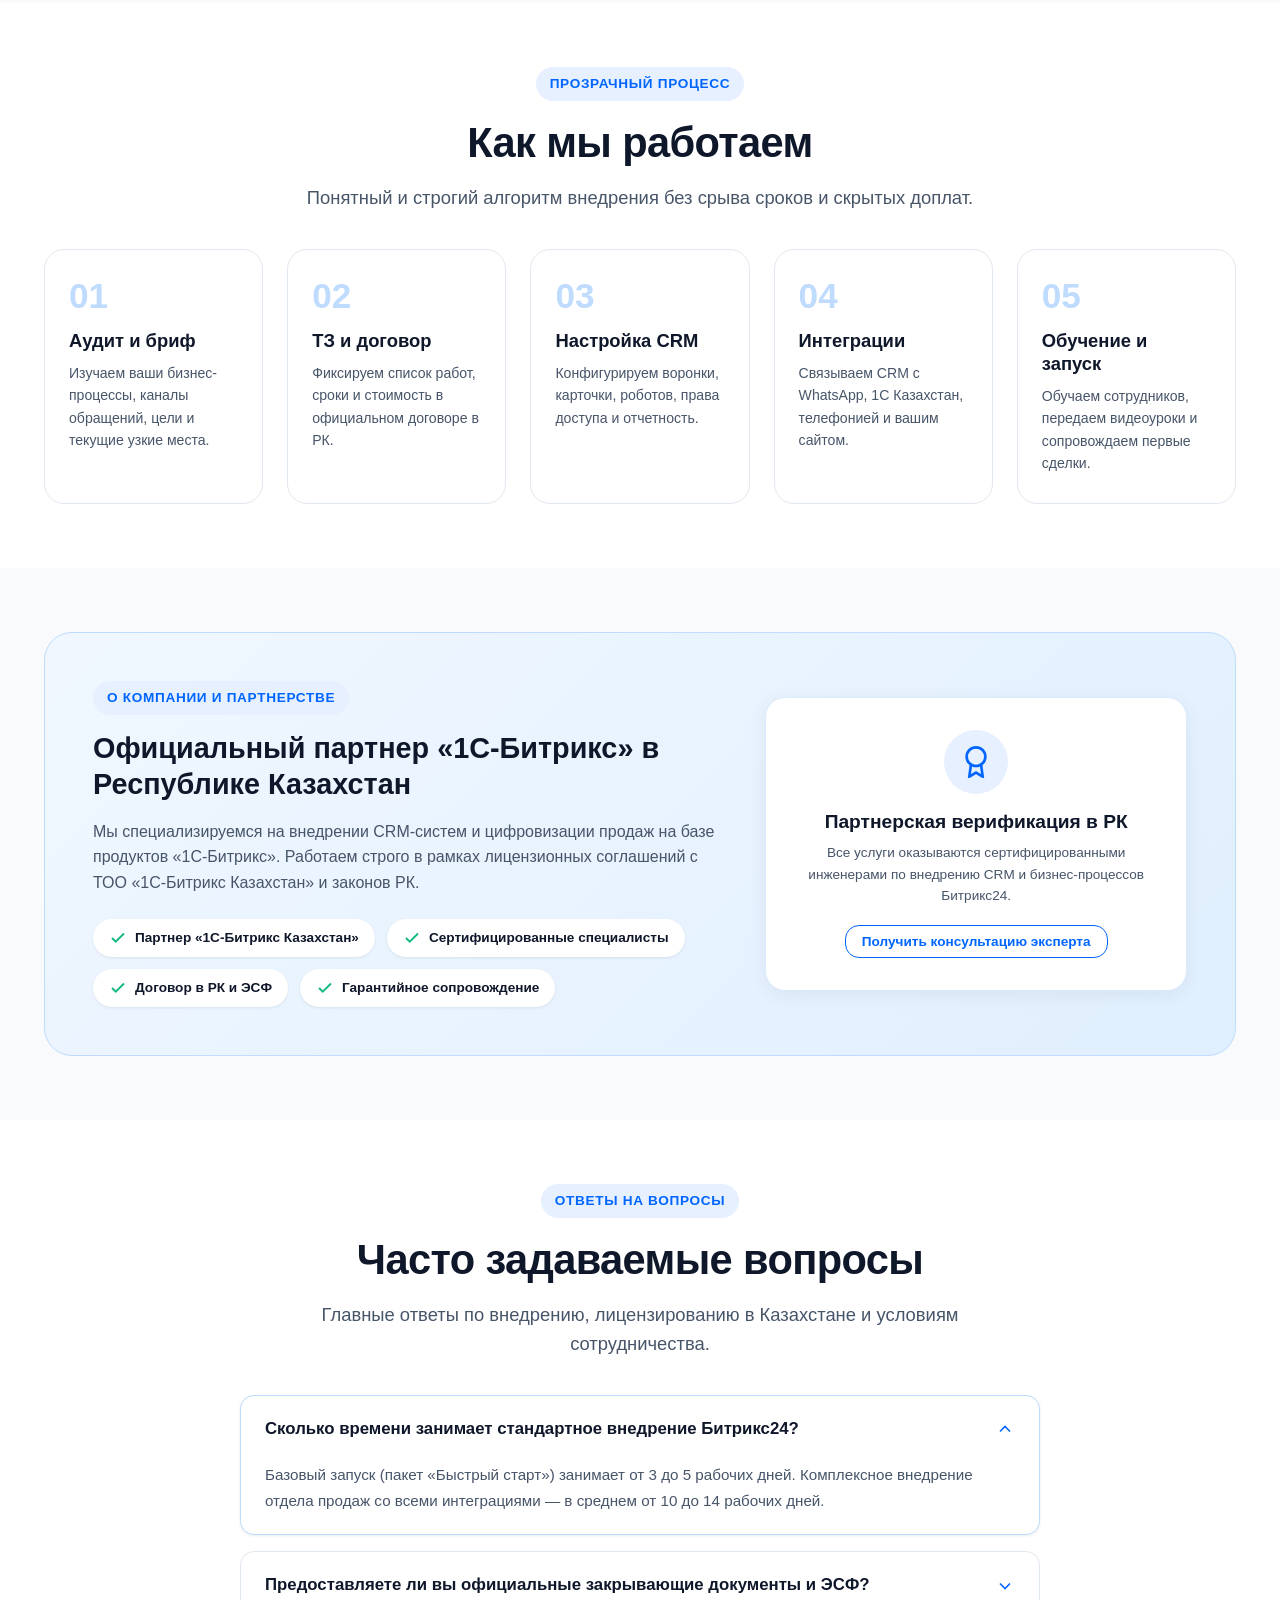
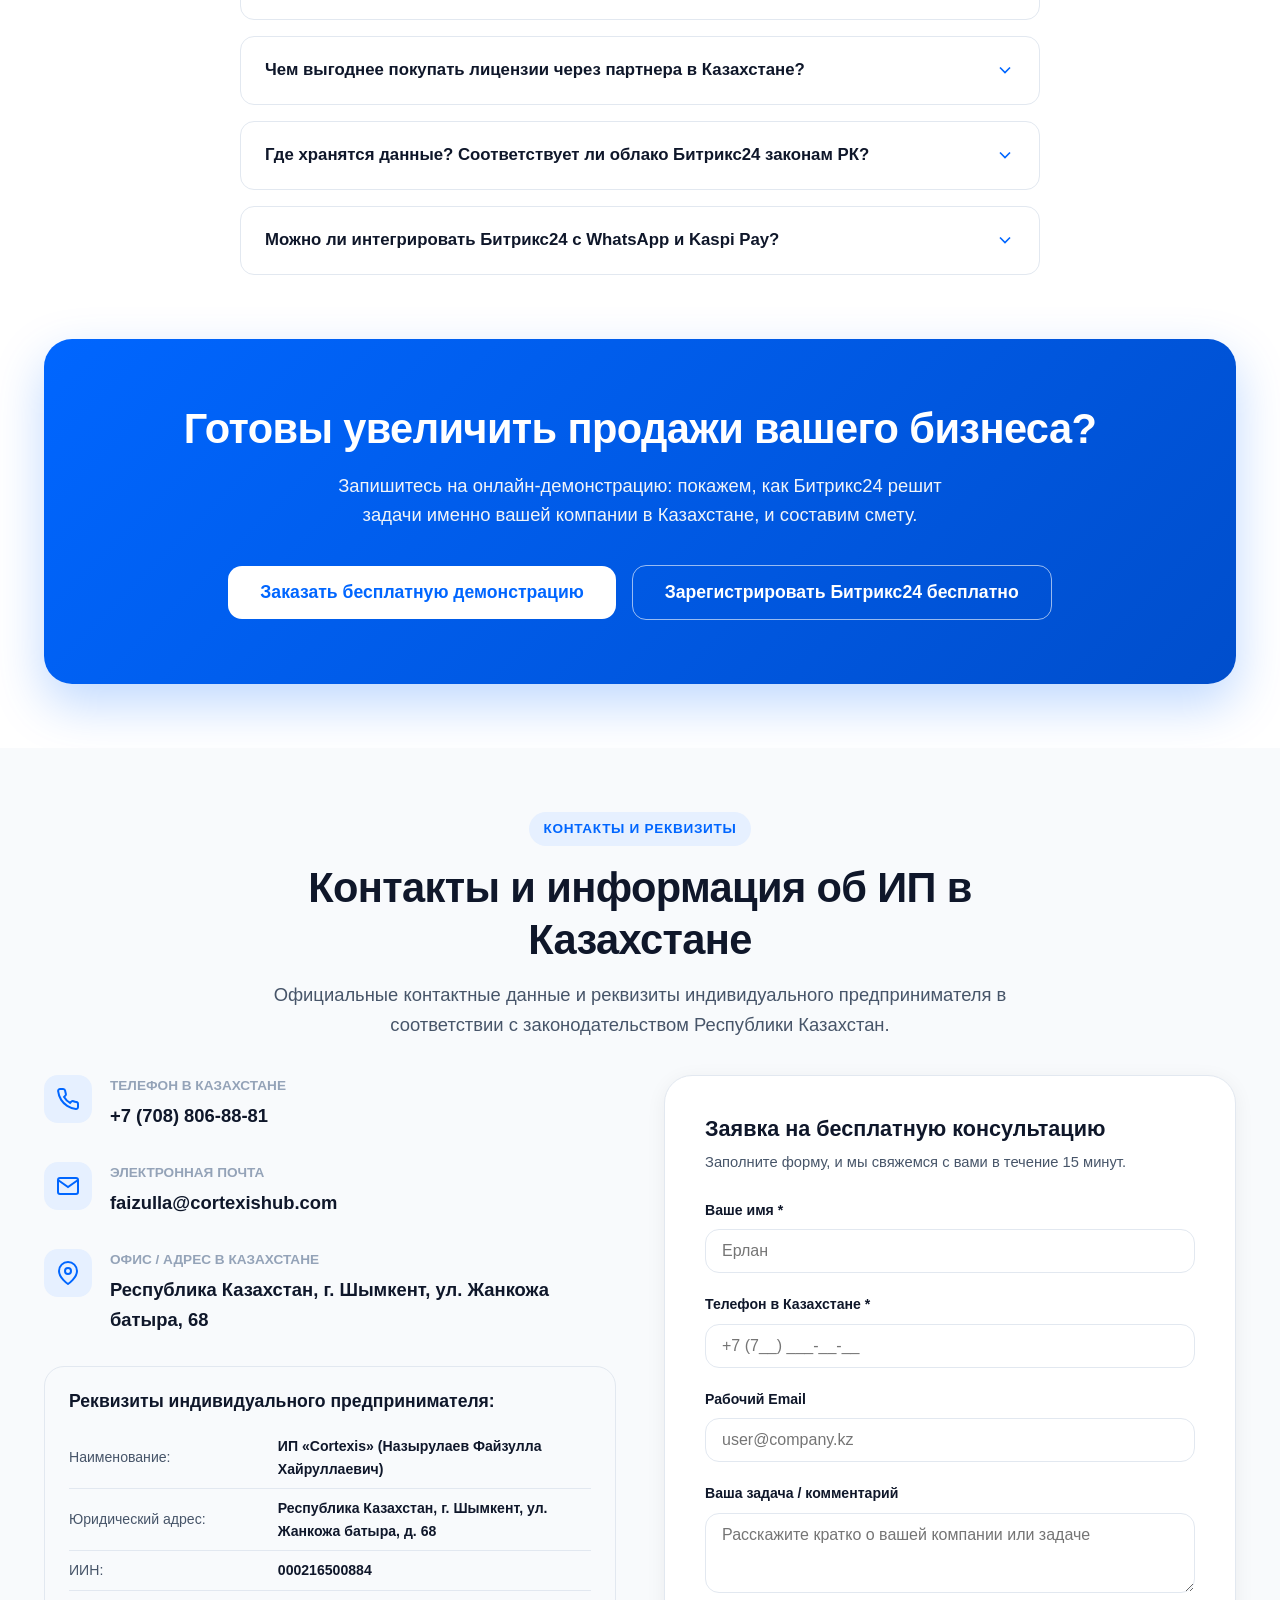
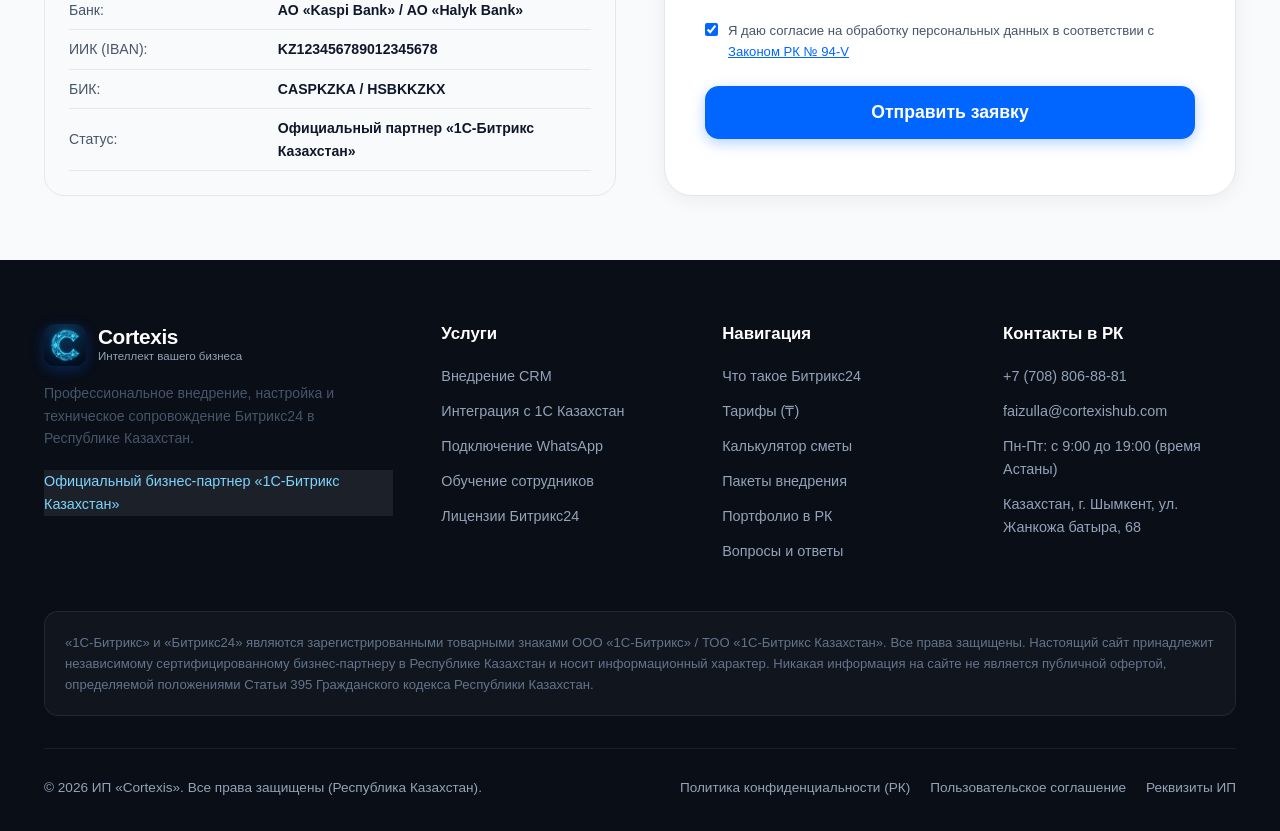
==== commit f7376f47: "Update contact email to faizulla@cortexishub.com" ====
--- a/index.html
+++ b/index.html
@@ -1391,7 +1391,7 @@
               </div>
               <div>
                 <div class="contact-card__title">Электронная почта</div>
-                <a href="mailto:fayzulla20004@gmail.com" class="contact-card__value">fayzulla20004@gmail.com</a>
+                <a href="mailto:faizulla@cortexishub.com" class="contact-card__value">faizulla@cortexishub.com</a>
               </div>
             </div>
 
@@ -1534,7 +1534,7 @@
           <h4>Контакты в РК</h4>
           <ul class="footer__list">
             <li><a href="tel:+77088068881">+7 (708) 806-88-81</a></li>
-            <li><a href="mailto:fayzulla20004@gmail.com">fayzulla20004@gmail.com</a></li>
+            <li><a href="mailto:faizulla@cortexishub.com">faizulla@cortexishub.com</a></li>
             <li>Пн-Пт: с 9:00 до 19:00 (время Астаны)</li>
             <li>Казахстан, г. Шымкент, ул. Жанкожа батыра, 68</li>
           </ul>
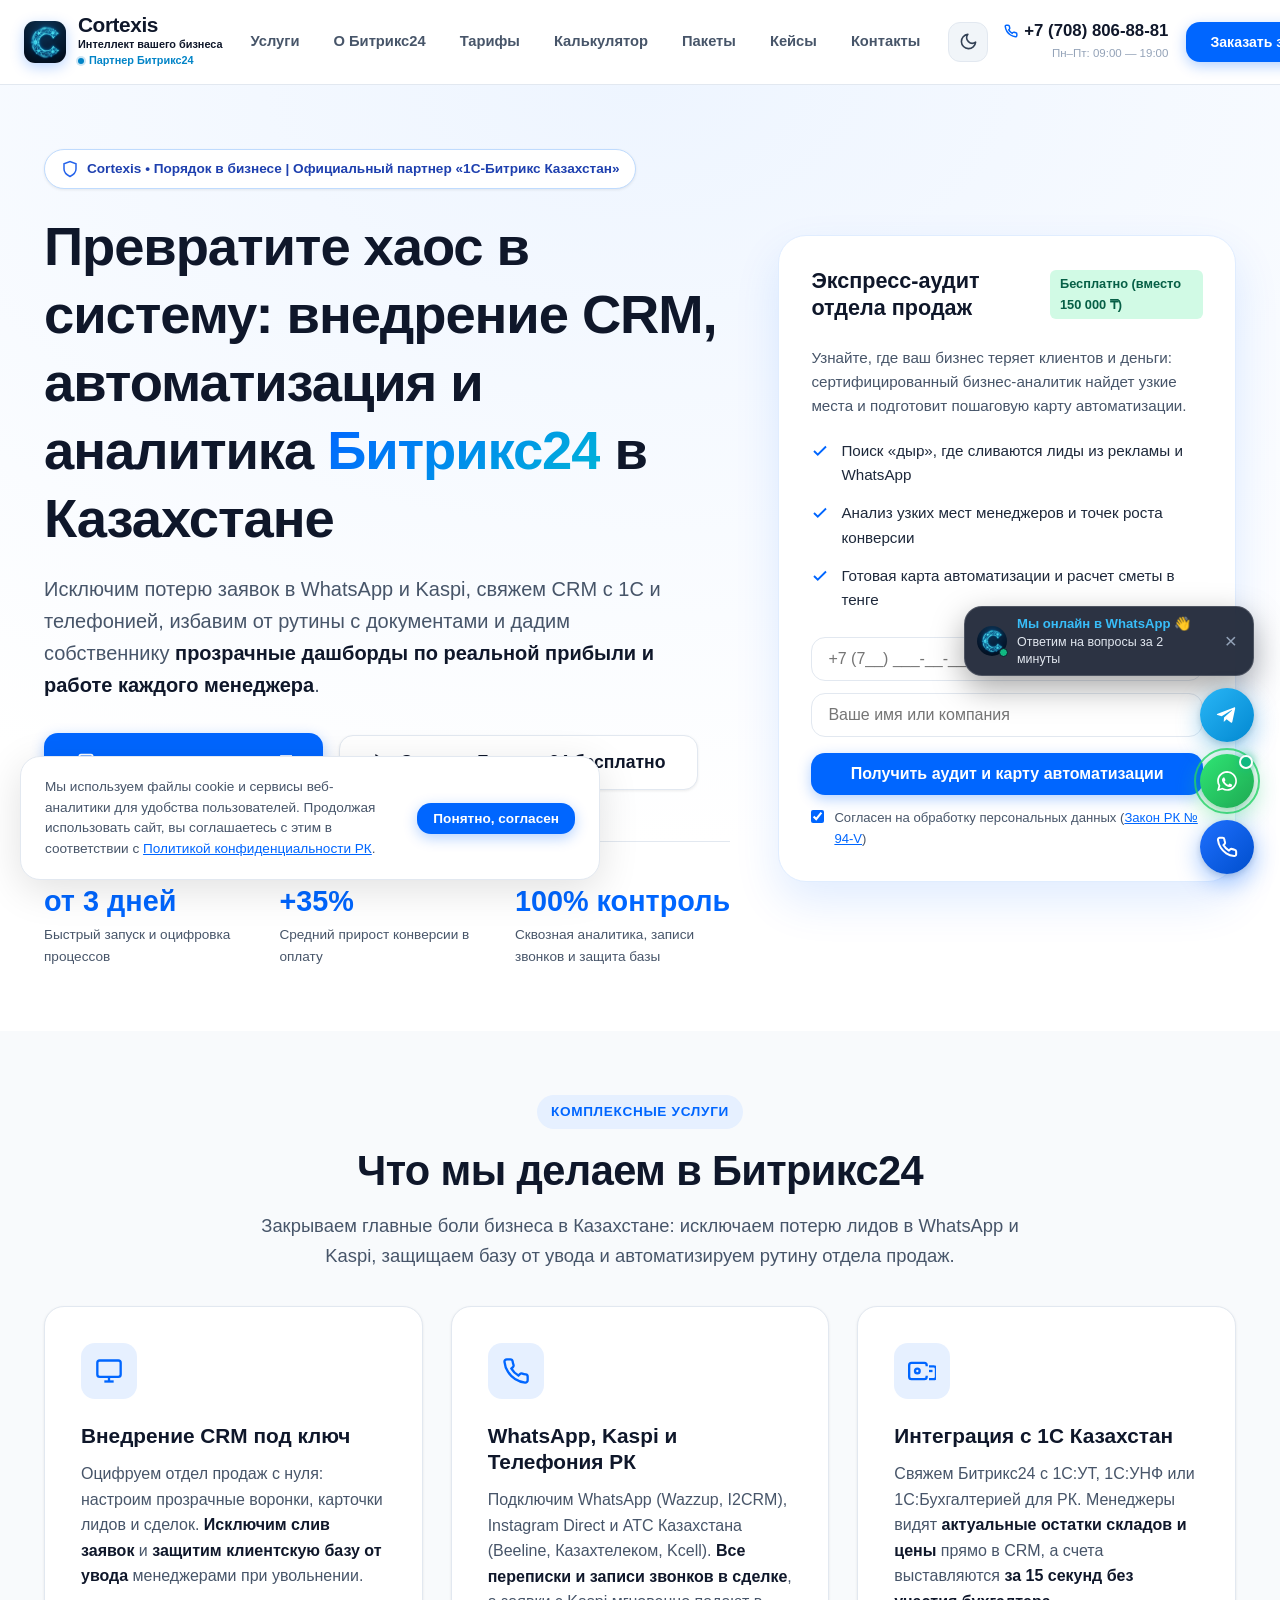
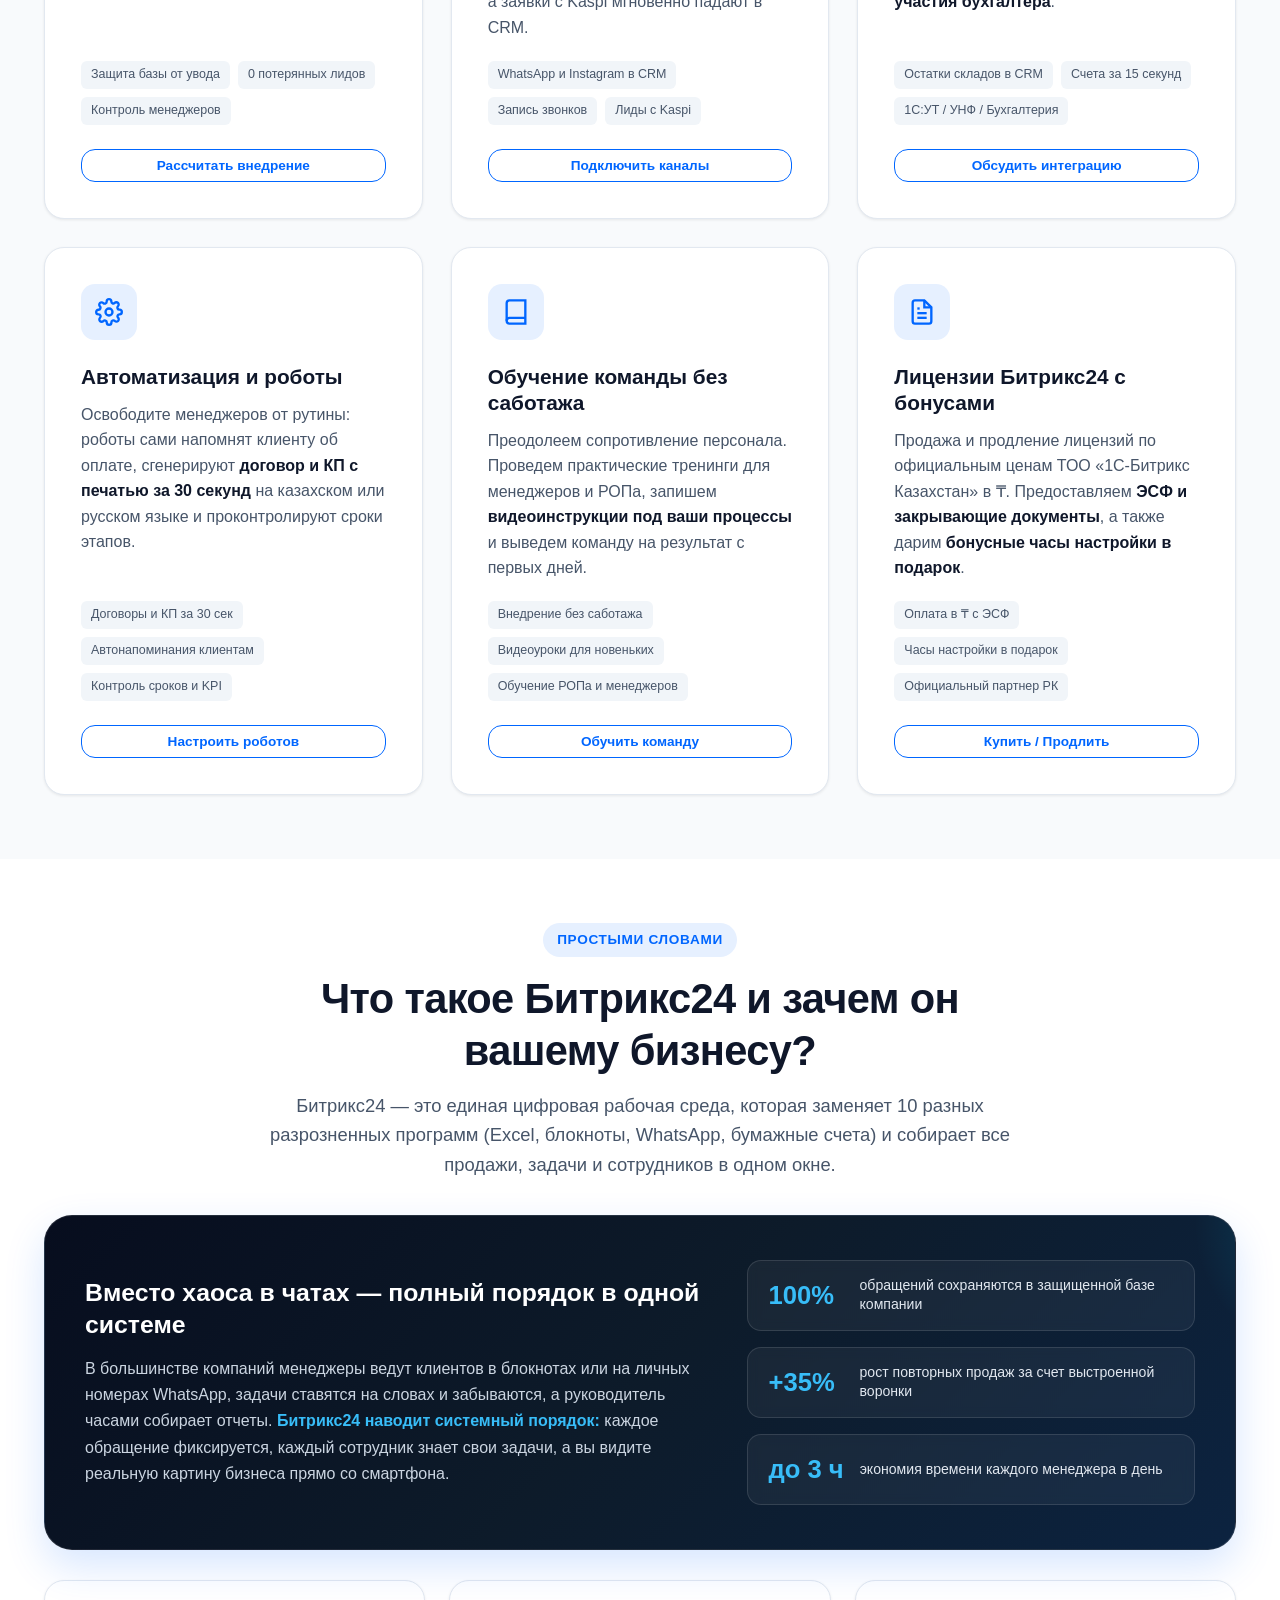
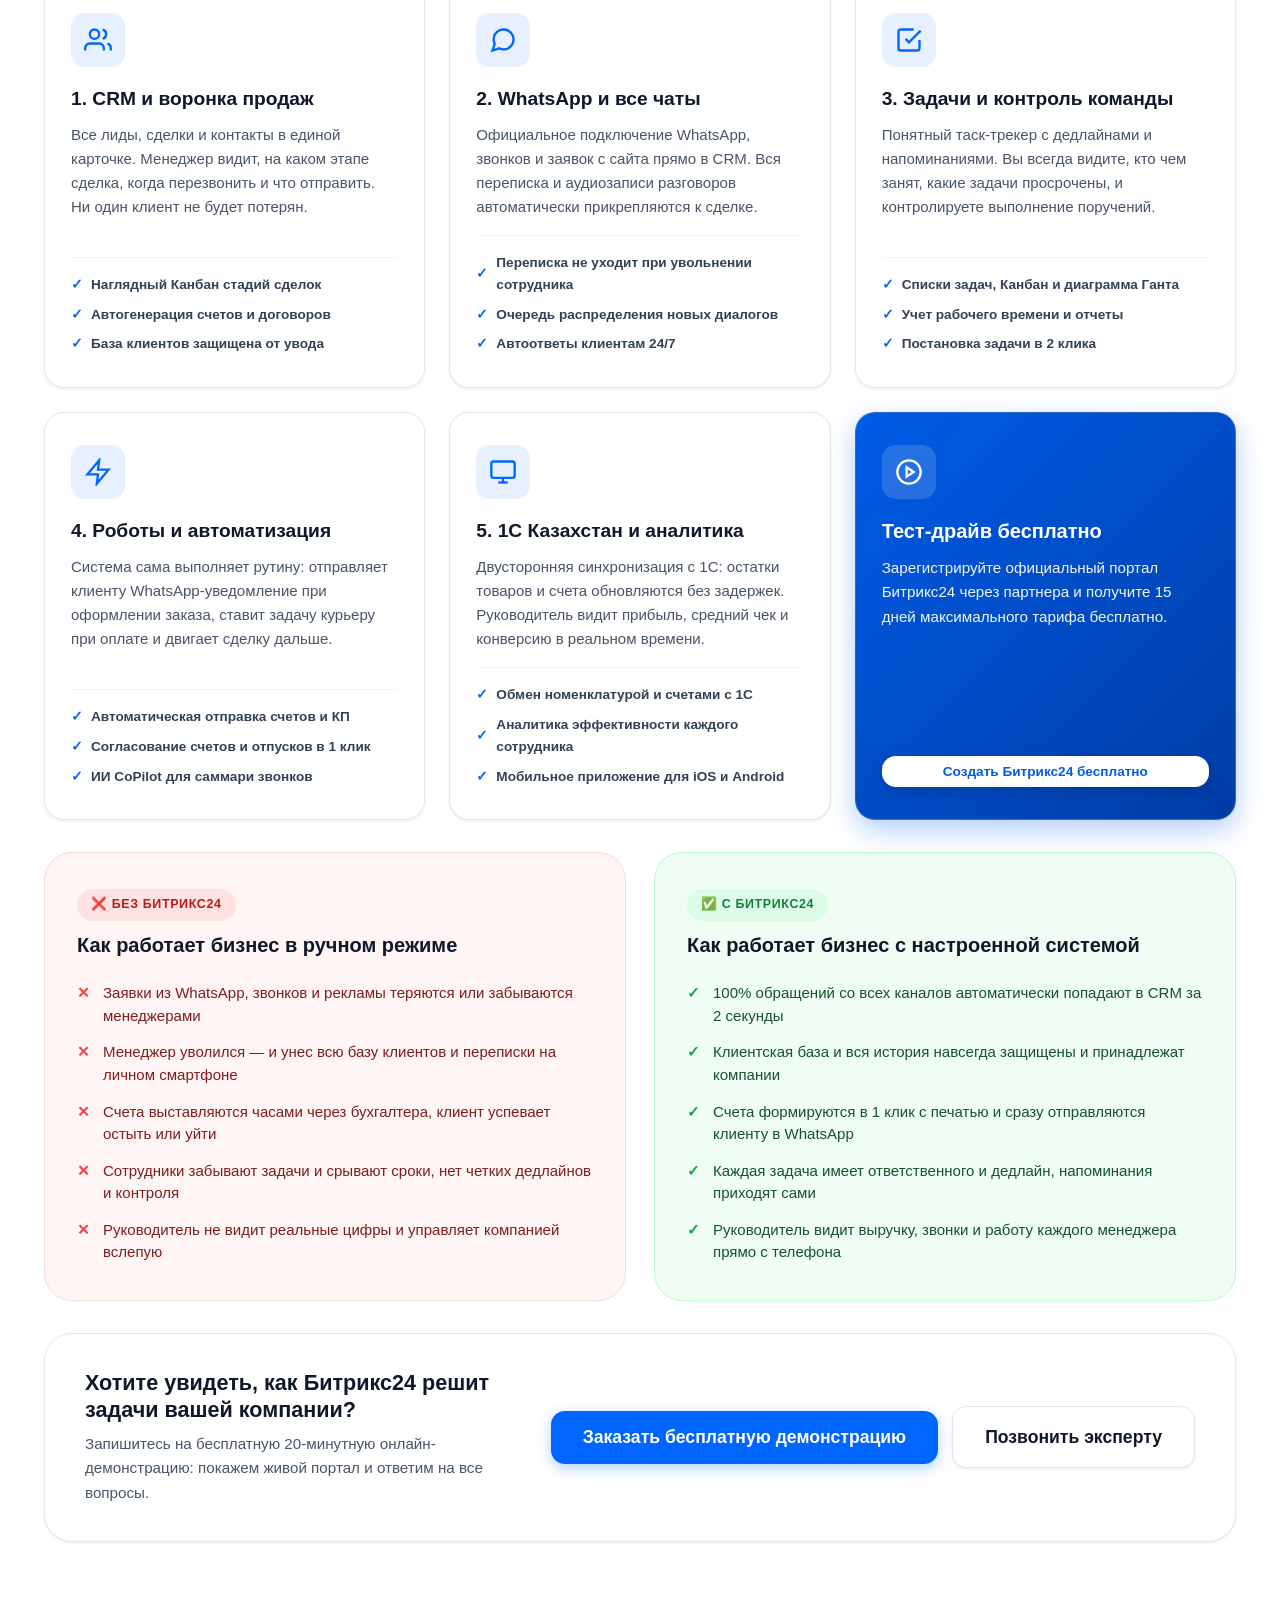
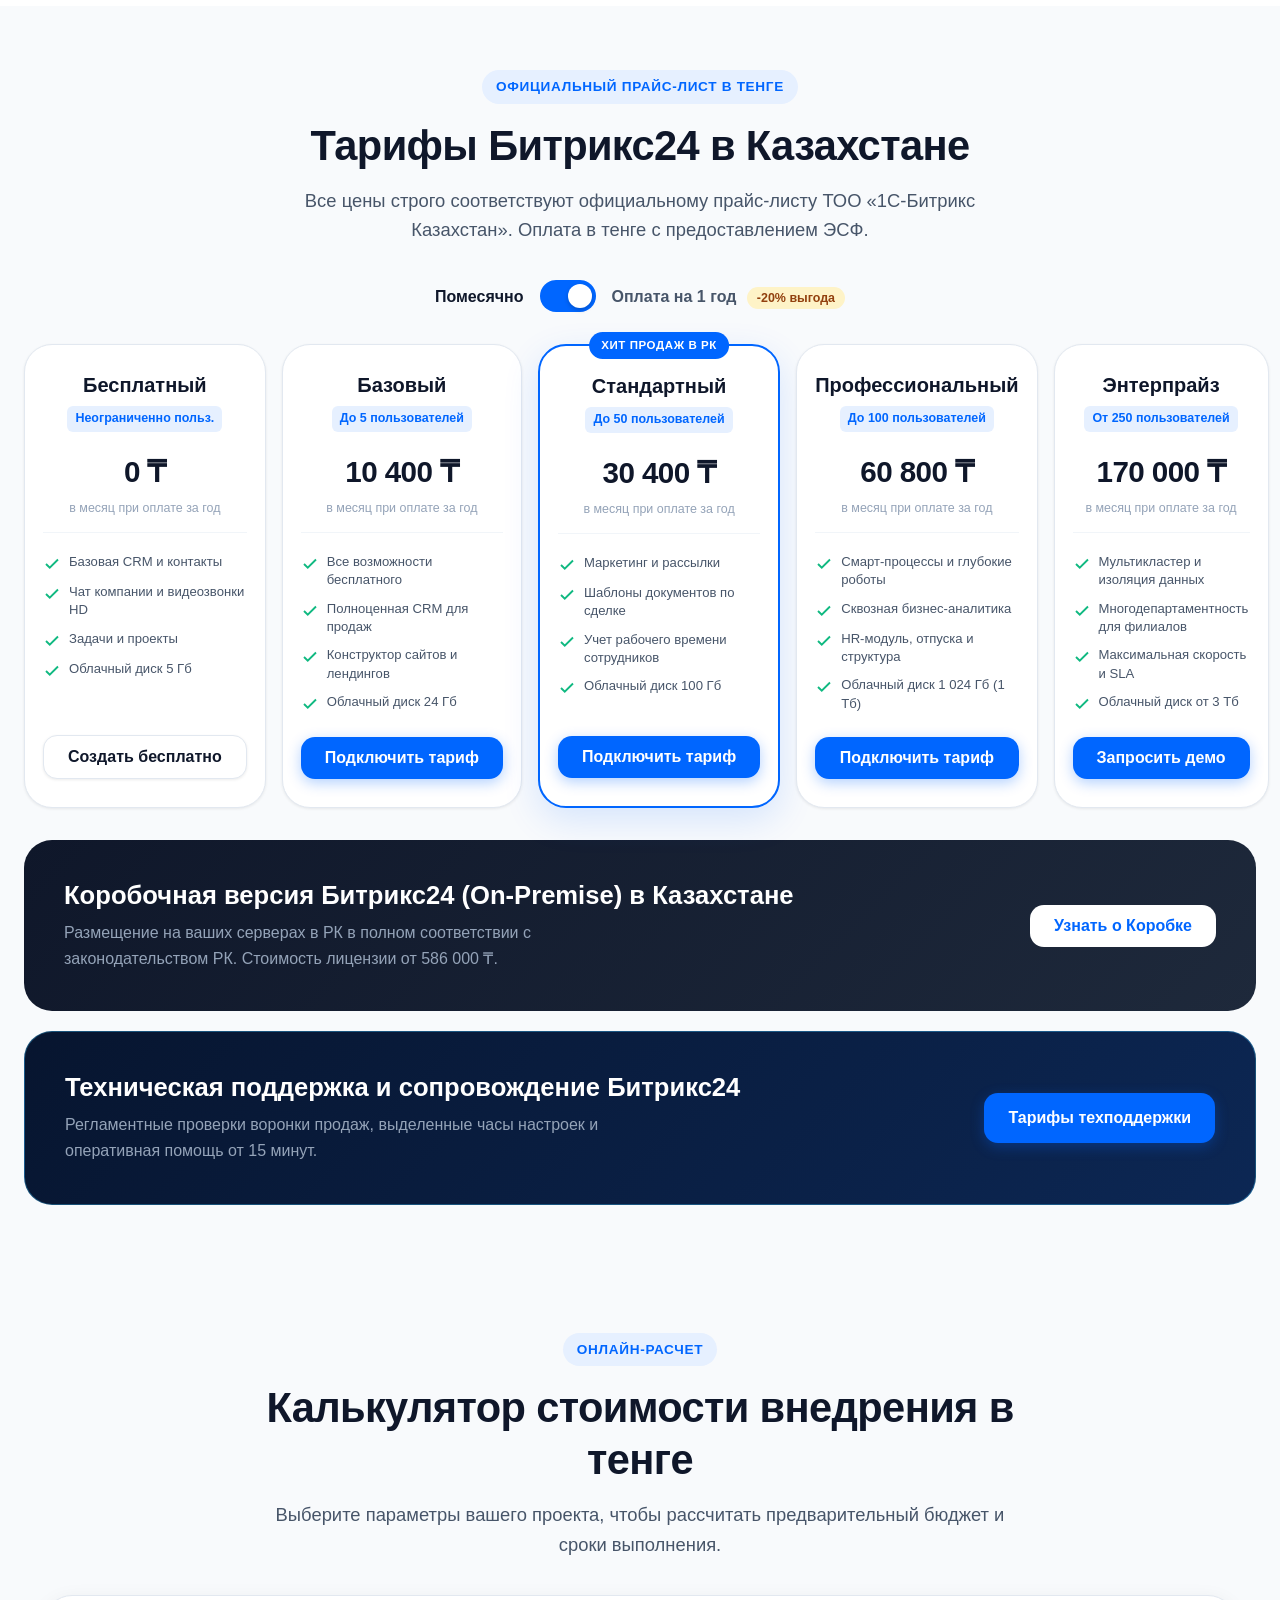
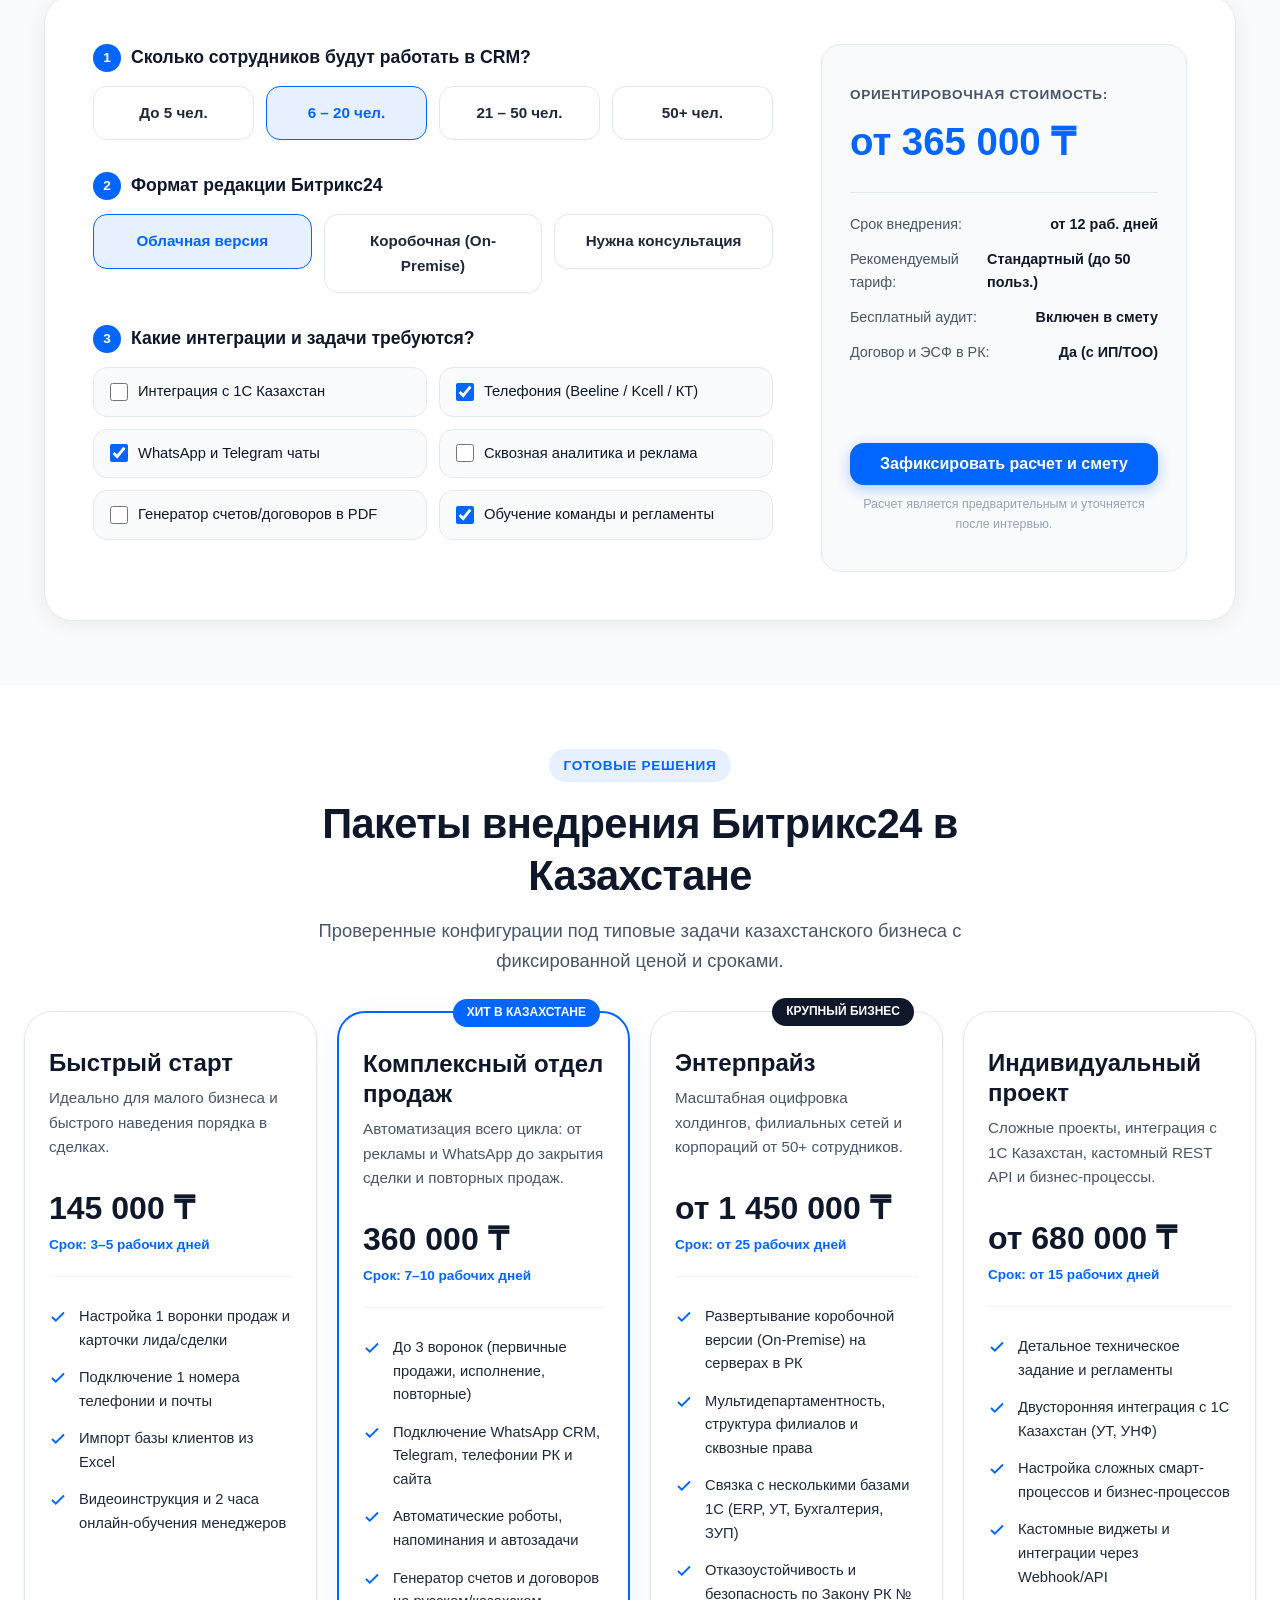
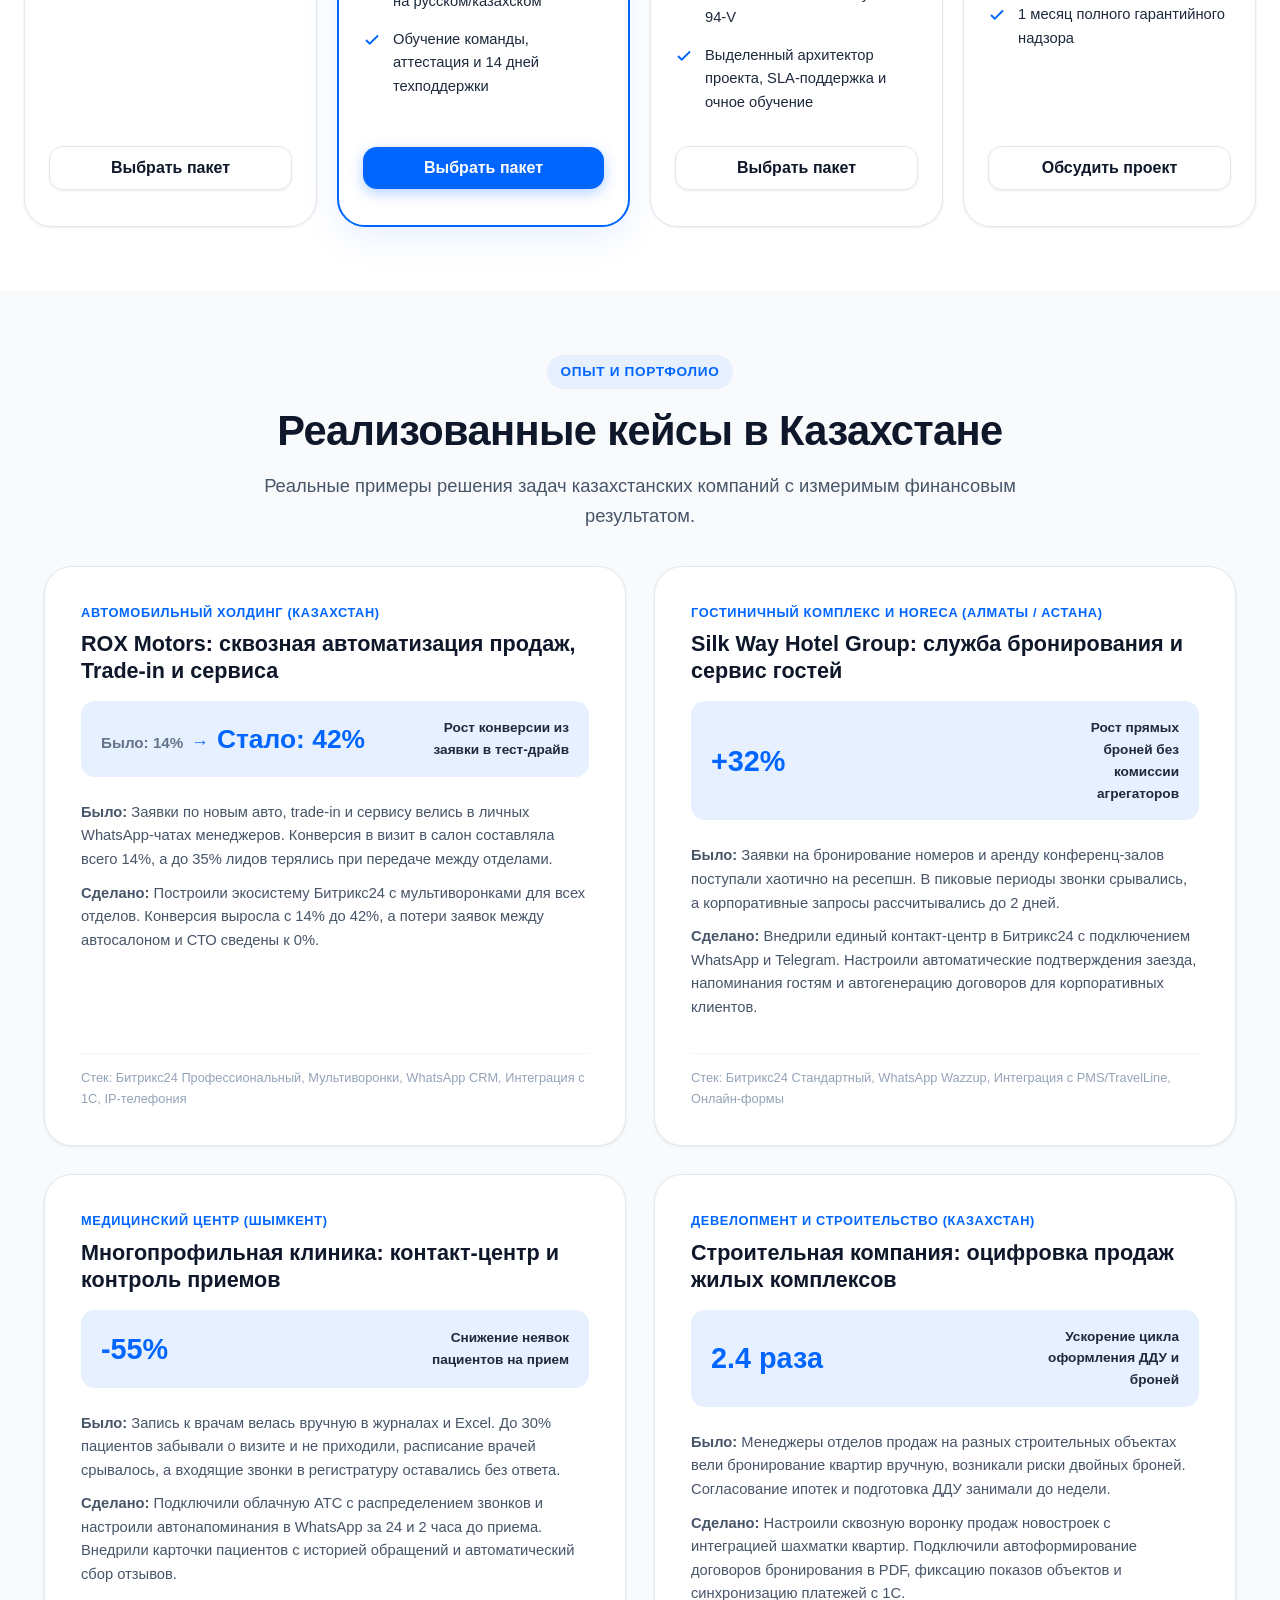
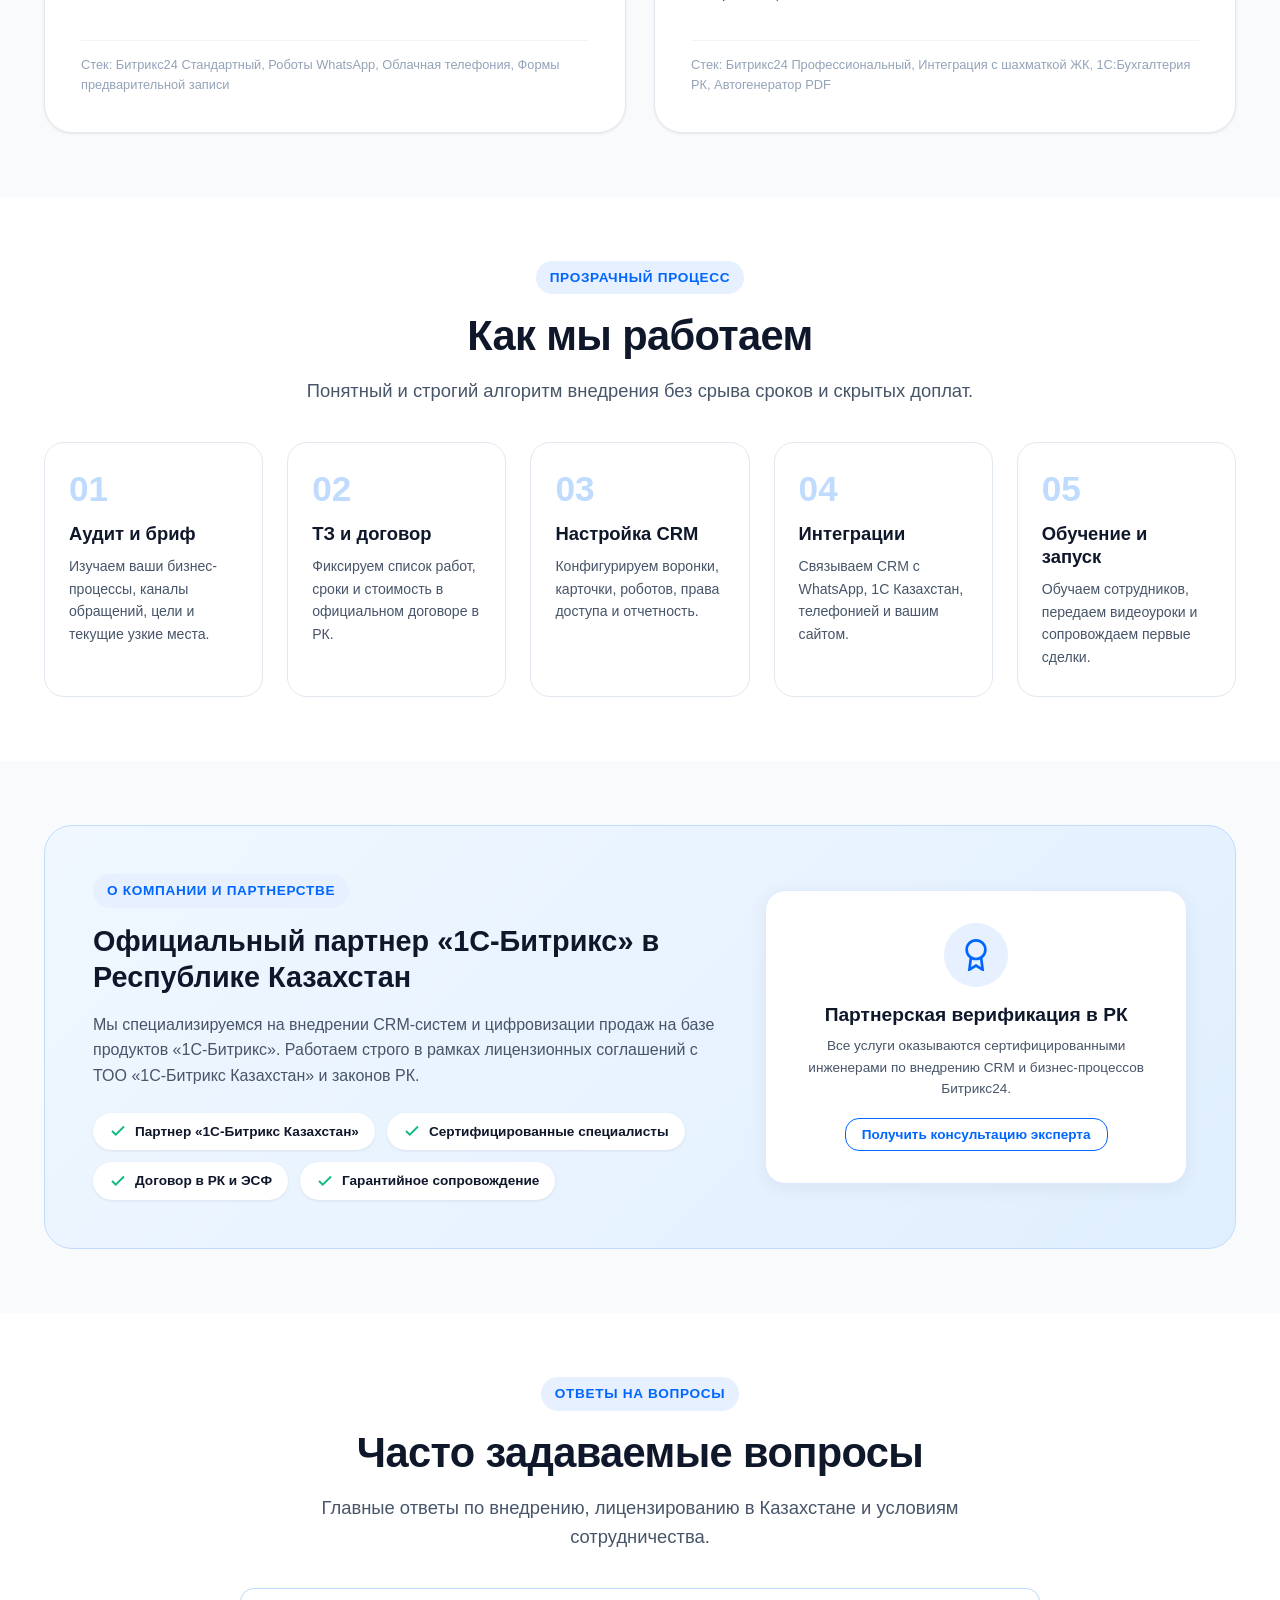
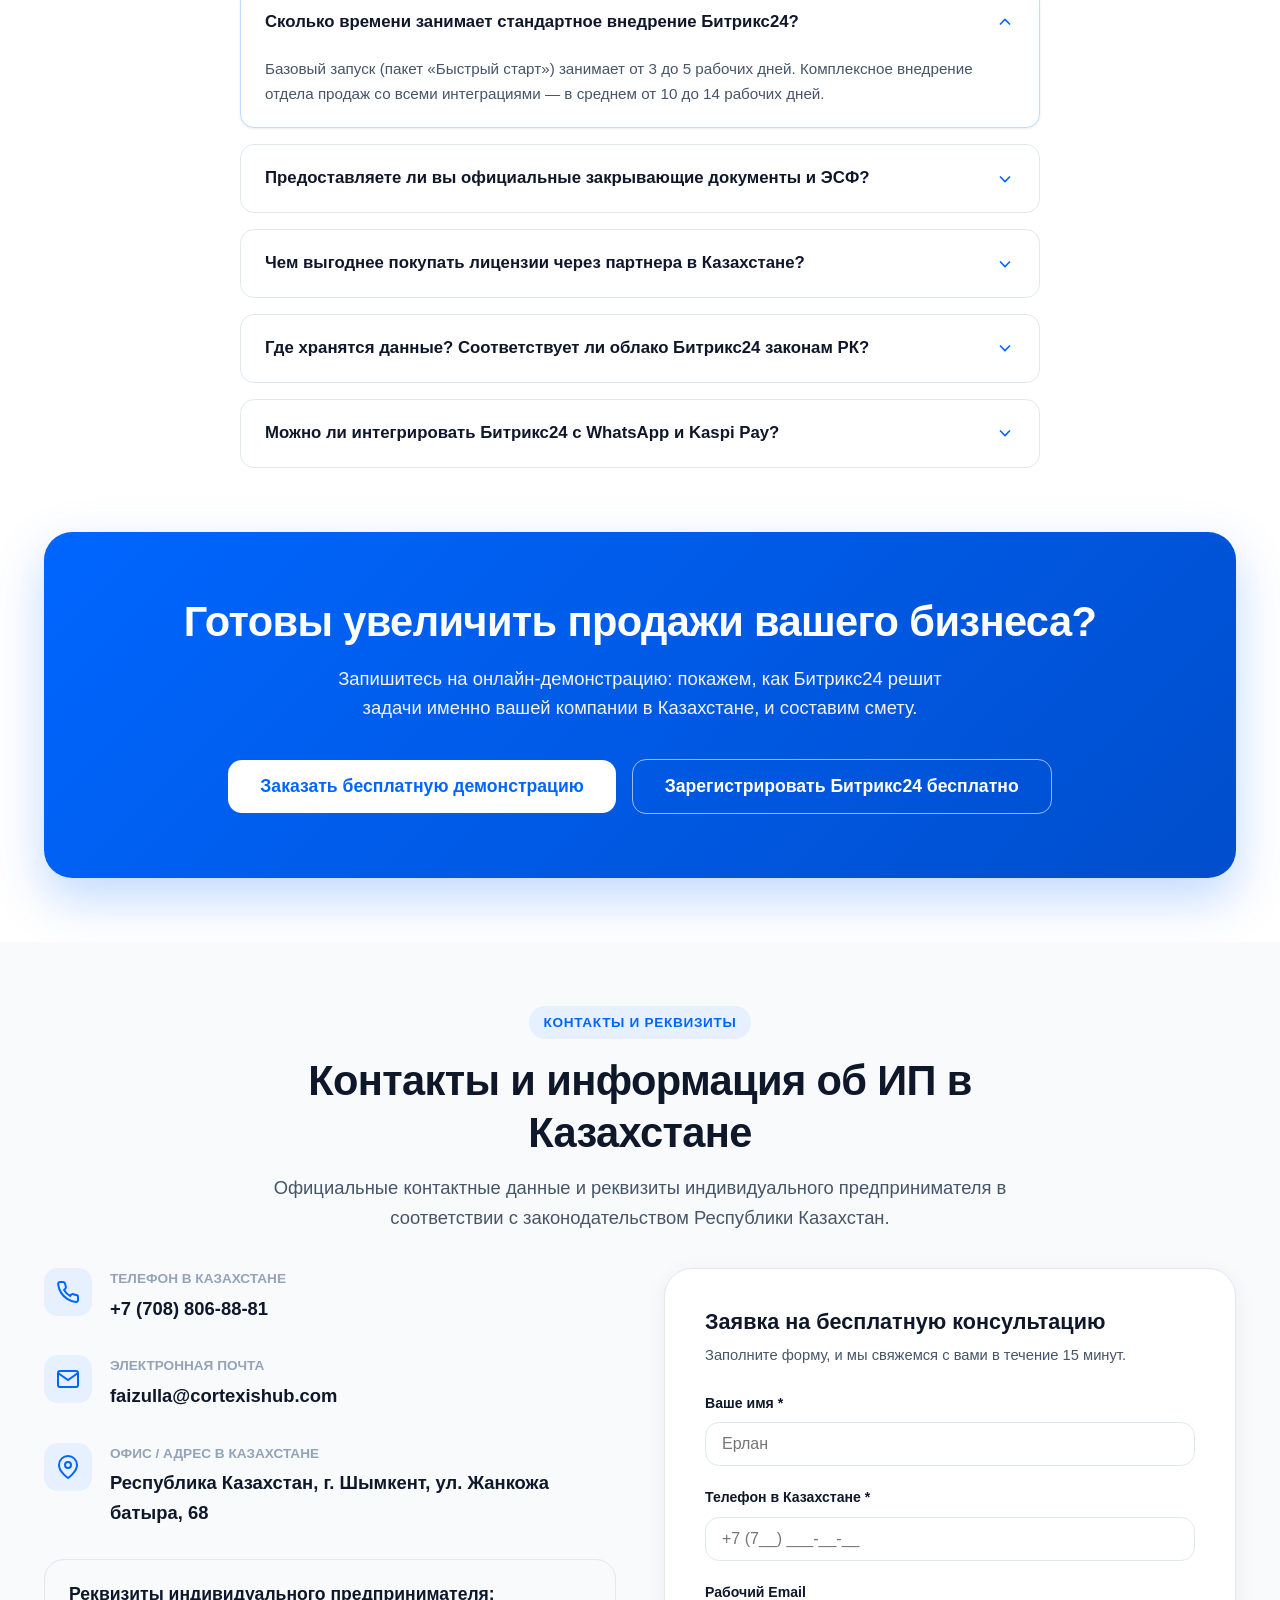
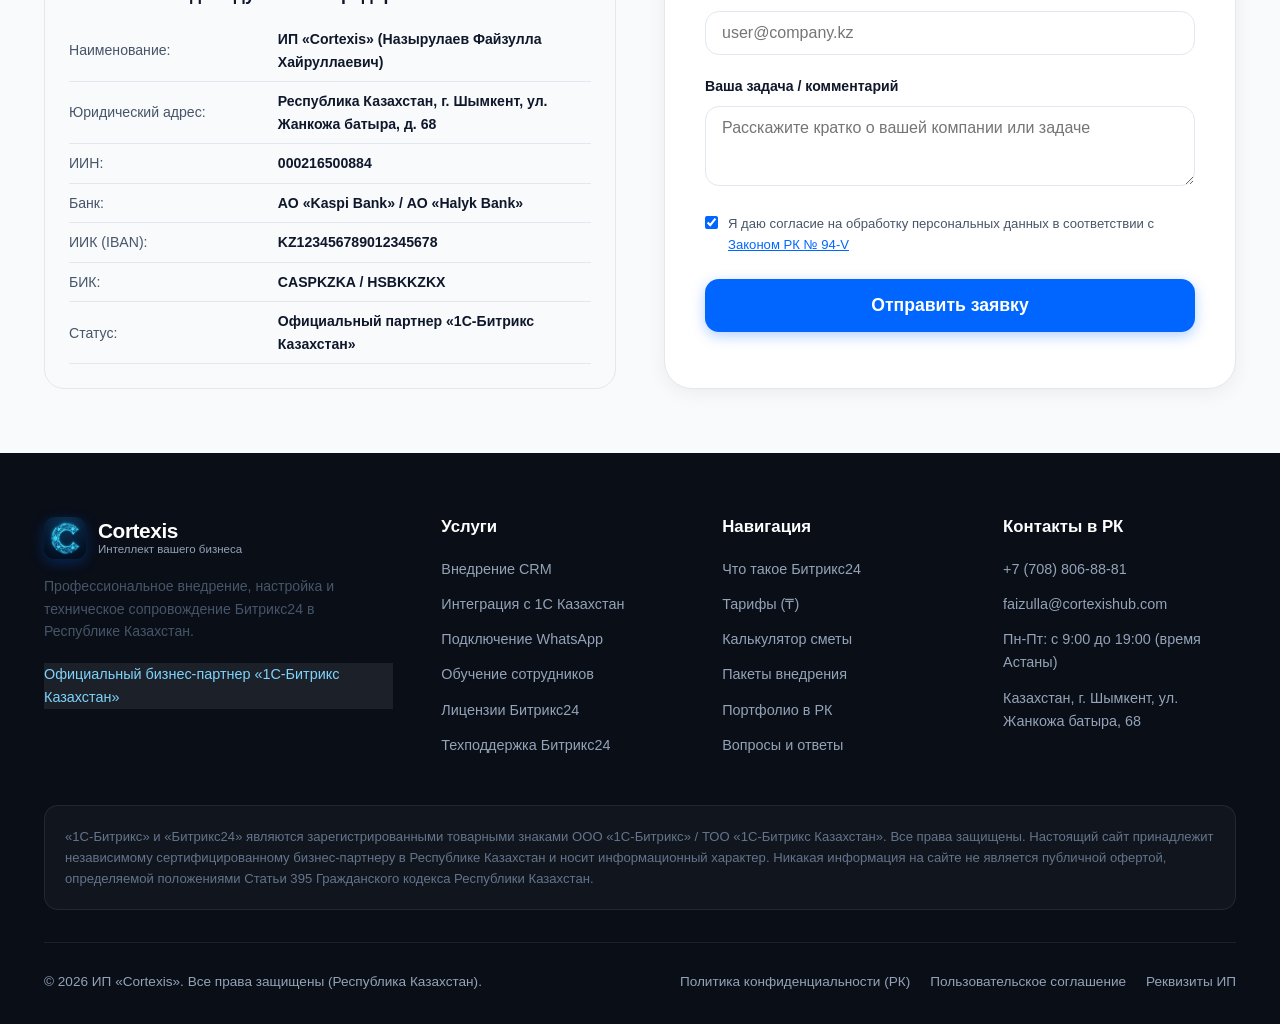
==== commit 03e19184: "Add Bitrix24 technical support tariffs in Cortexis branding (HTML, PDF, PPTX)" ====
--- a/index.html
+++ b/index.html
@@ -801,6 +801,19 @@
             Узнать о Коробке
           </button>
         </div>
+
+        <!-- Tech support banner -->
+        <div class="tariffs-banner" style="margin-top: 20px; background: linear-gradient(135deg, #07152f 0%, #0c2754 100%); border: 1px solid rgba(56, 189, 248, 0.35);">
+          <div>
+            <h3>Техническая поддержка и сопровождение Битрикс24</h3>
+            <p>
+              Регламентные проверки воронки продаж, выделенные часы настроек и оперативная помощь от 15 минут.
+            </p>
+          </div>
+          <a href="tariffs-support.html" class="btn btn--primary" target="_blank" style="text-decoration: none; white-space: nowrap;">
+            Тарифы техподдержки
+          </a>
+        </div>
       </div>
     </section>
 
@@ -1515,6 +1528,7 @@
             <li><a href="#services">Подключение WhatsApp</a></li>
             <li><a href="#services">Обучение сотрудников</a></li>
             <li><a href="#tariffs">Лицензии Битрикс24</a></li>
+            <li><a href="tariffs-support.html" target="_blank">Техподдержка Битрикс24</a></li>
           </ul>
         </div>
 
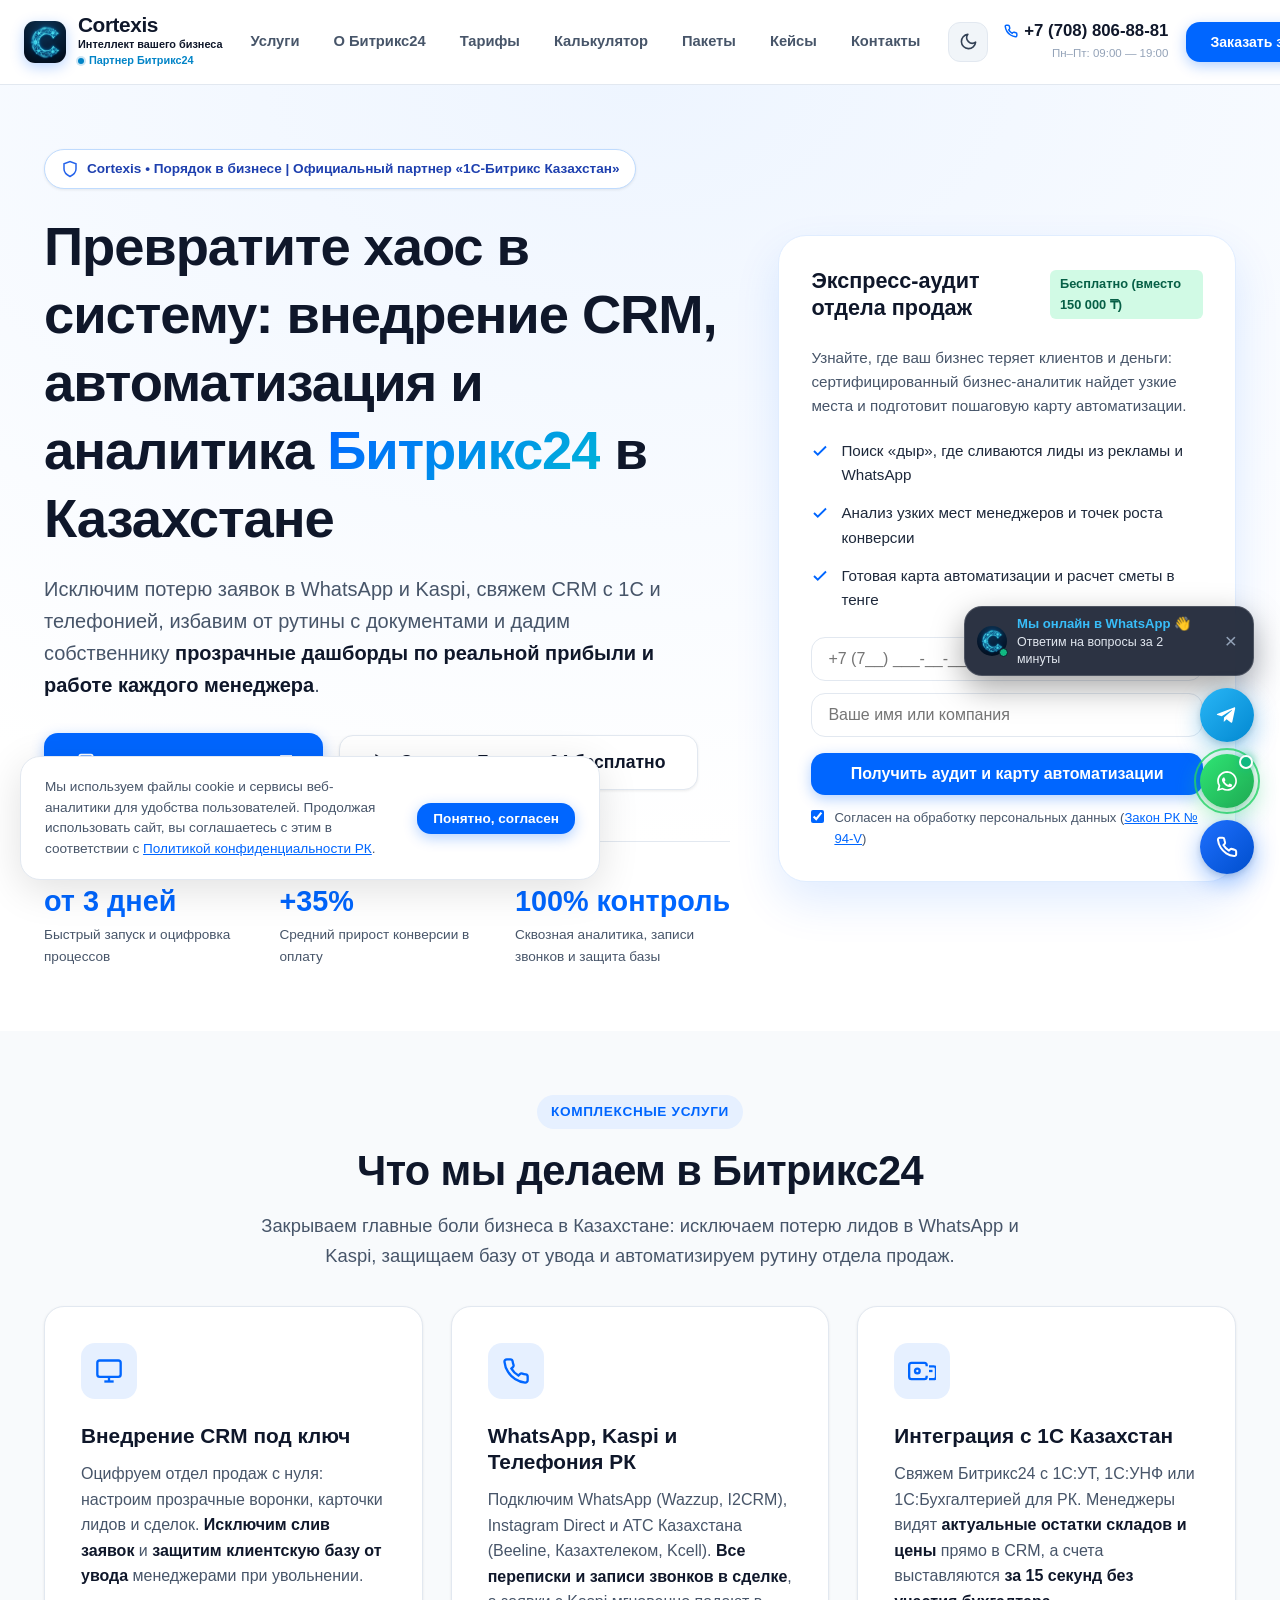
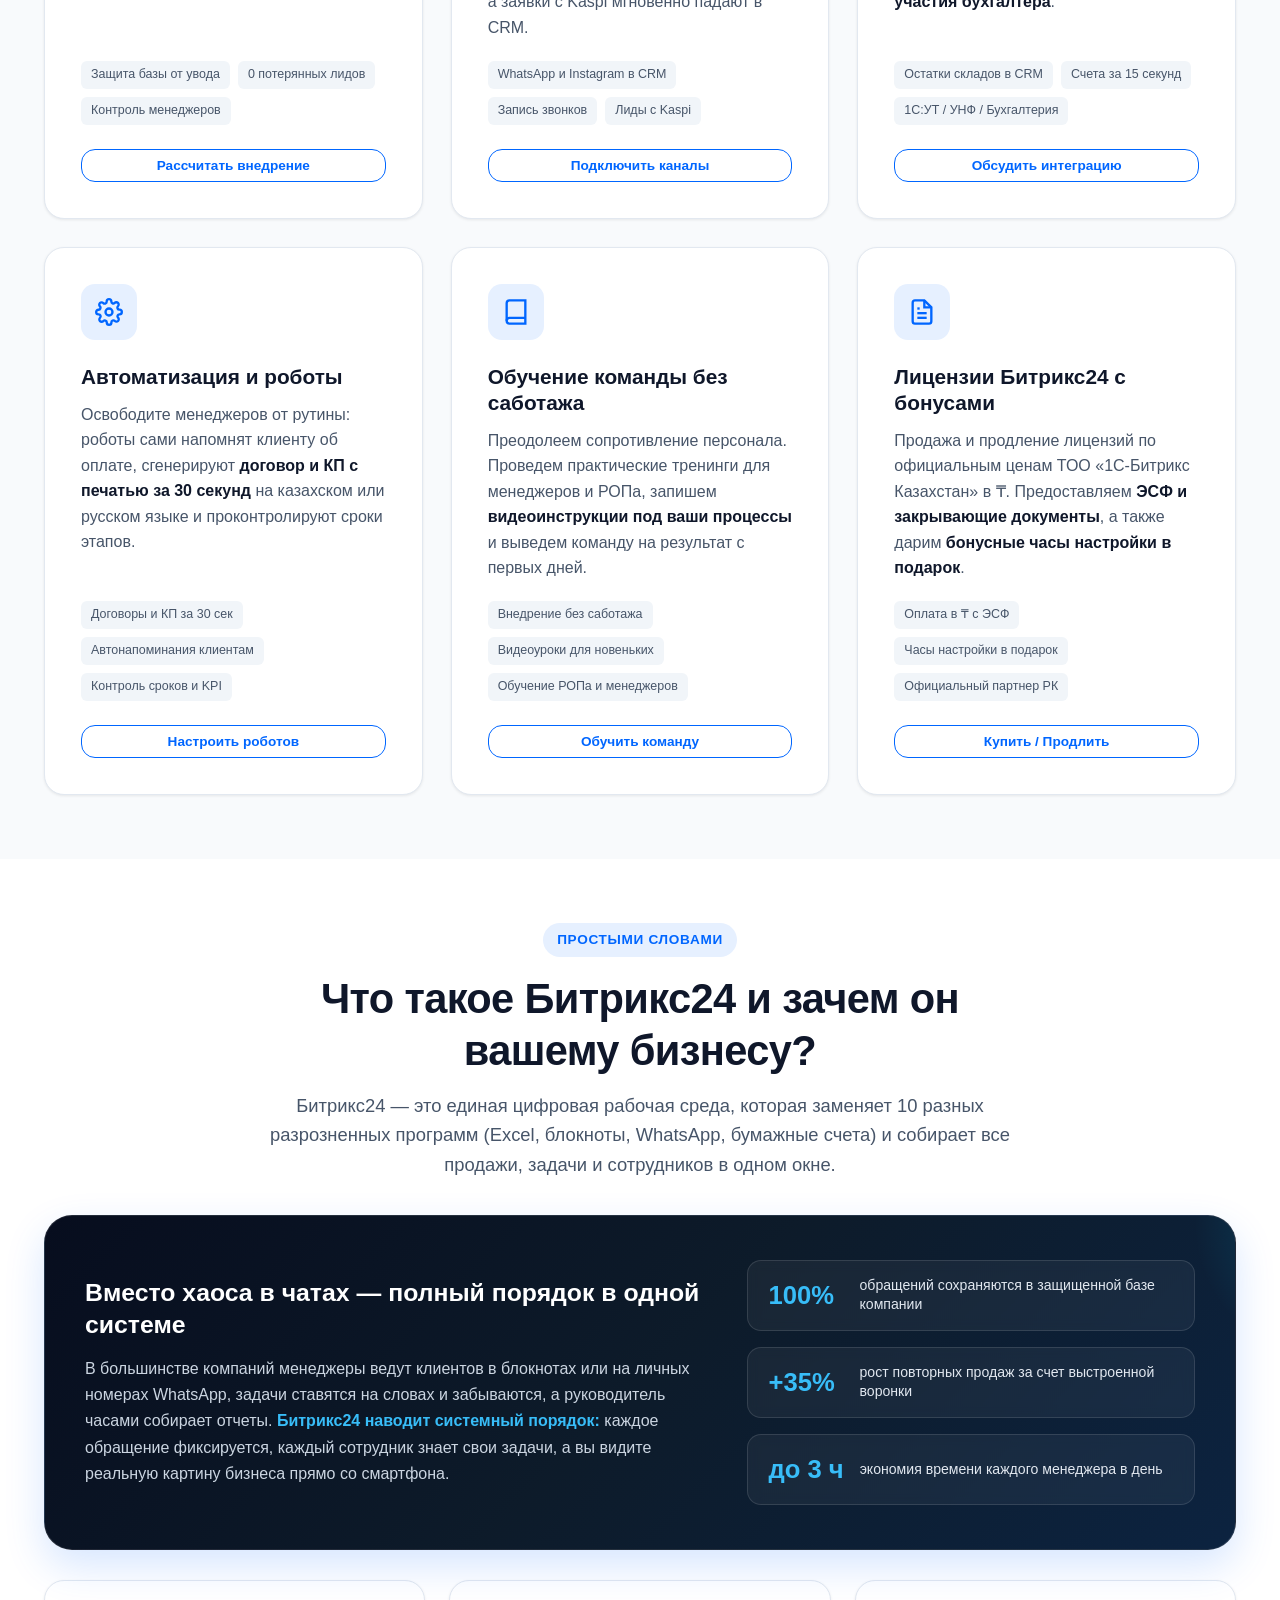
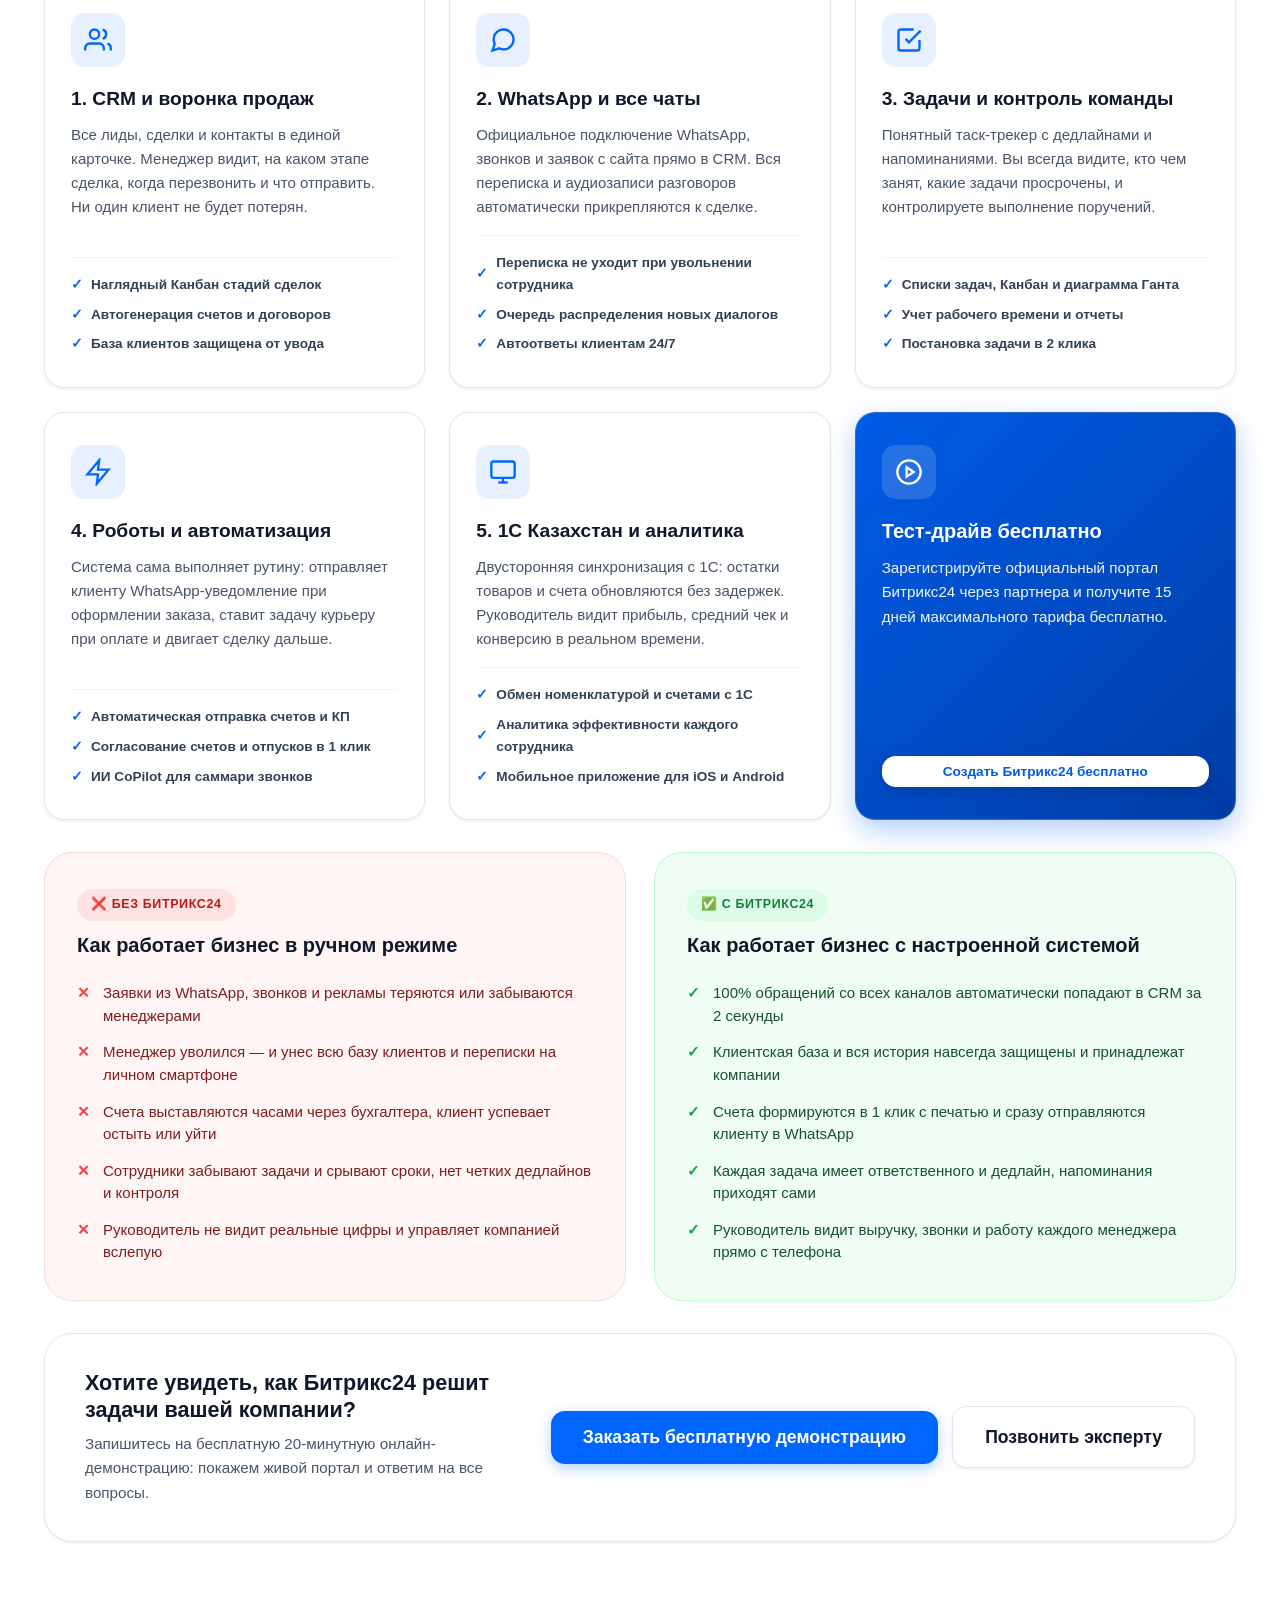
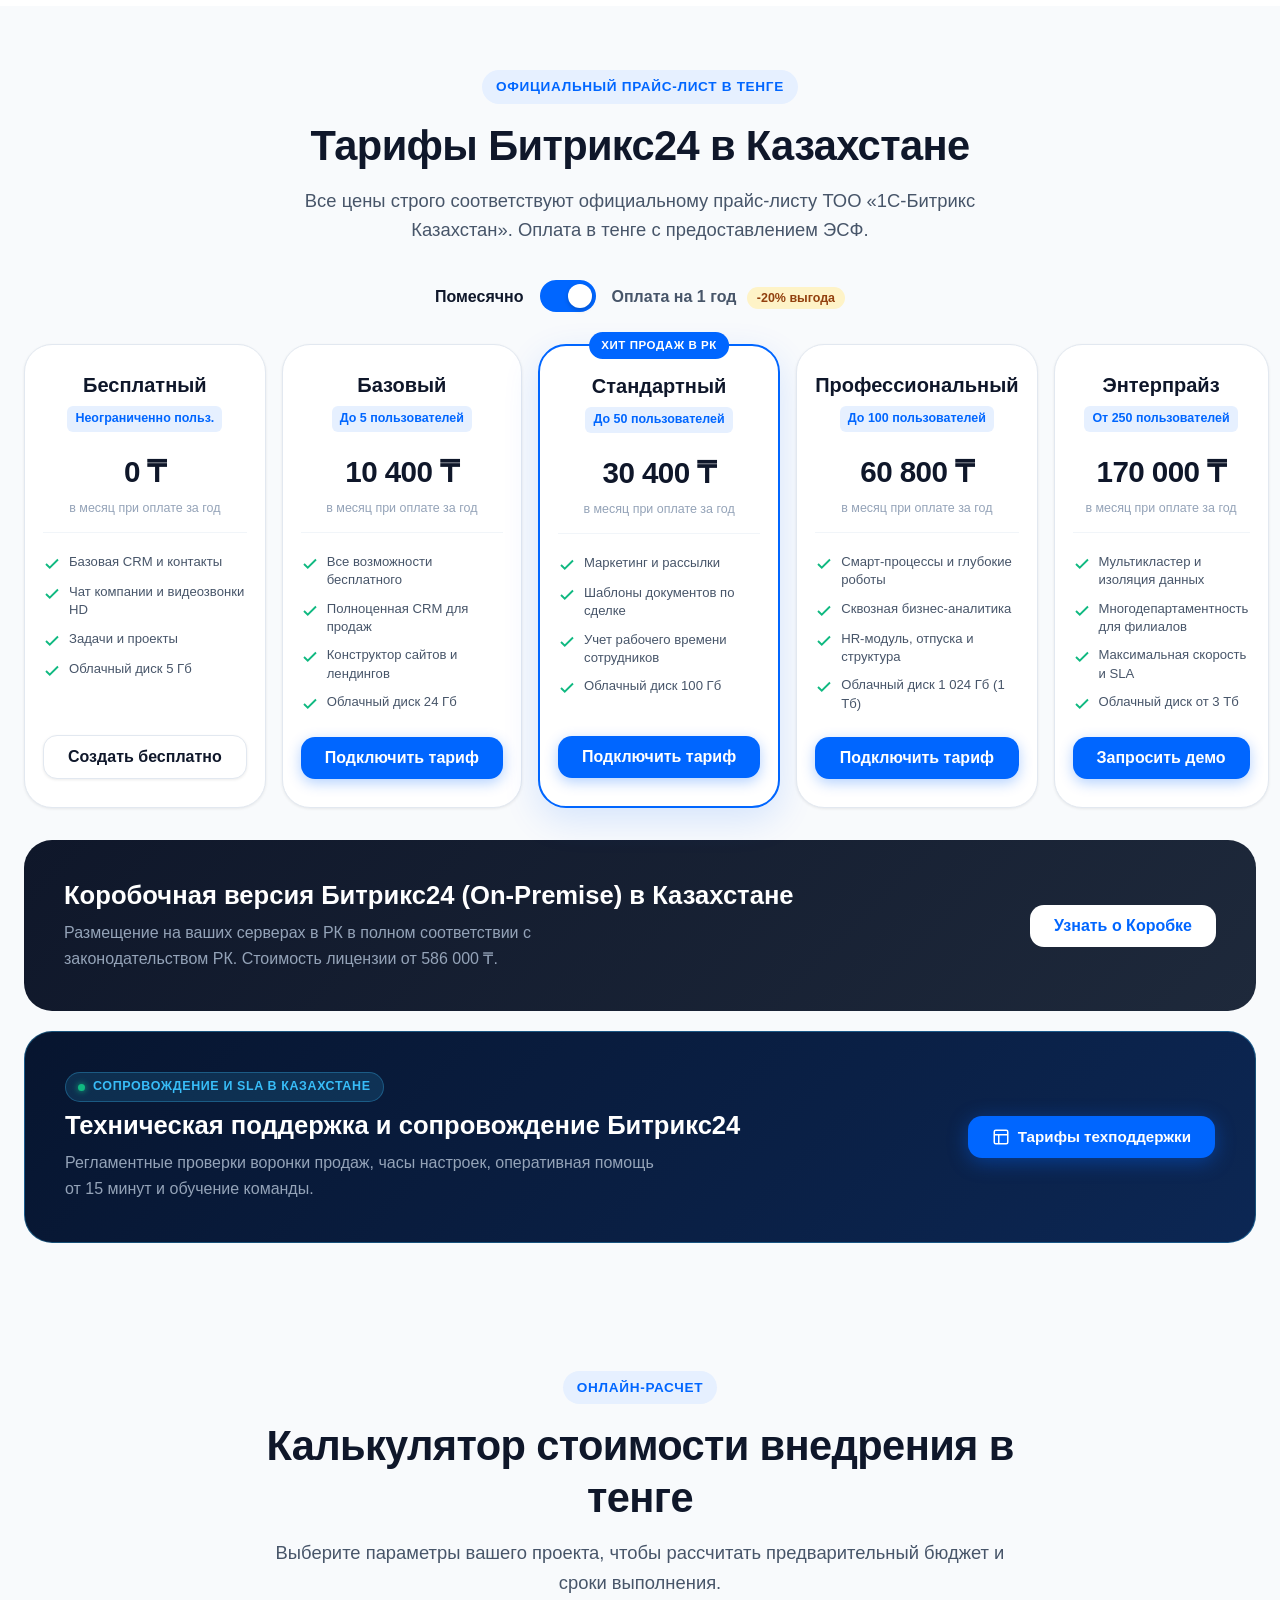
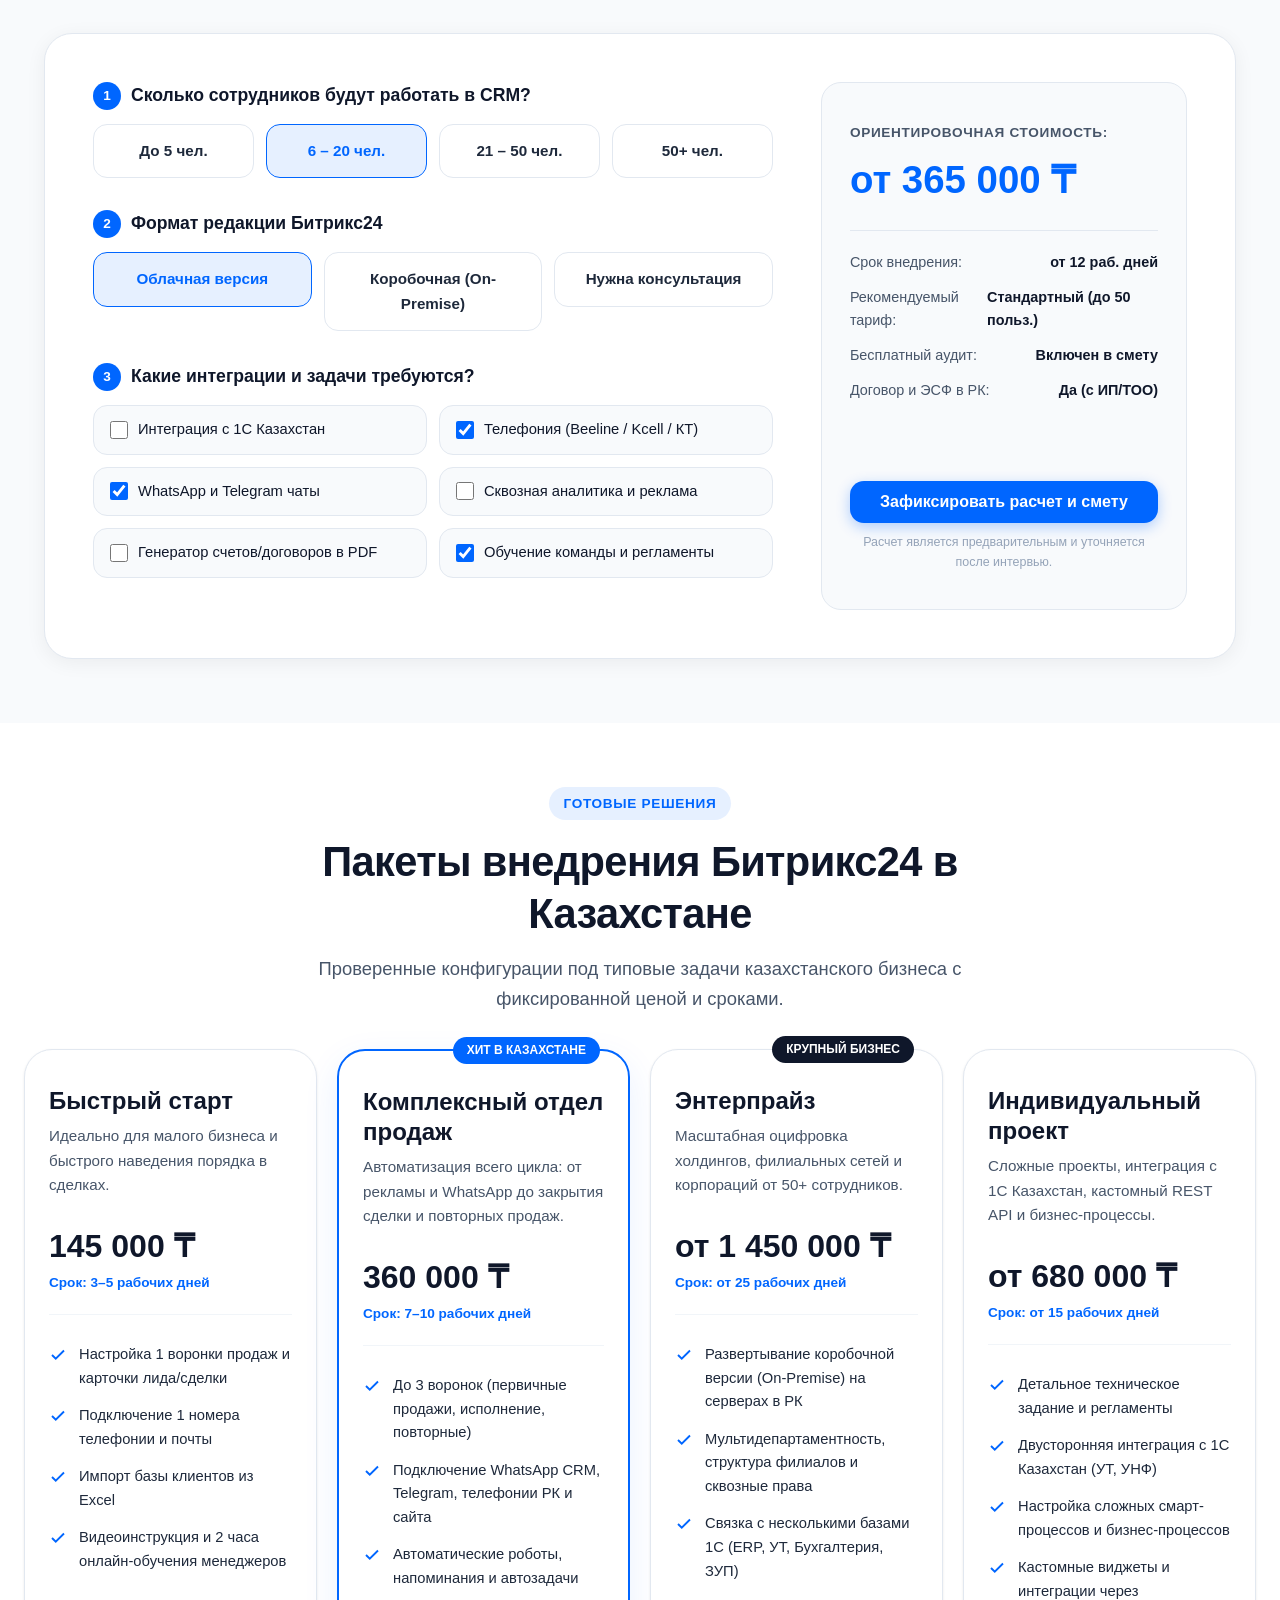
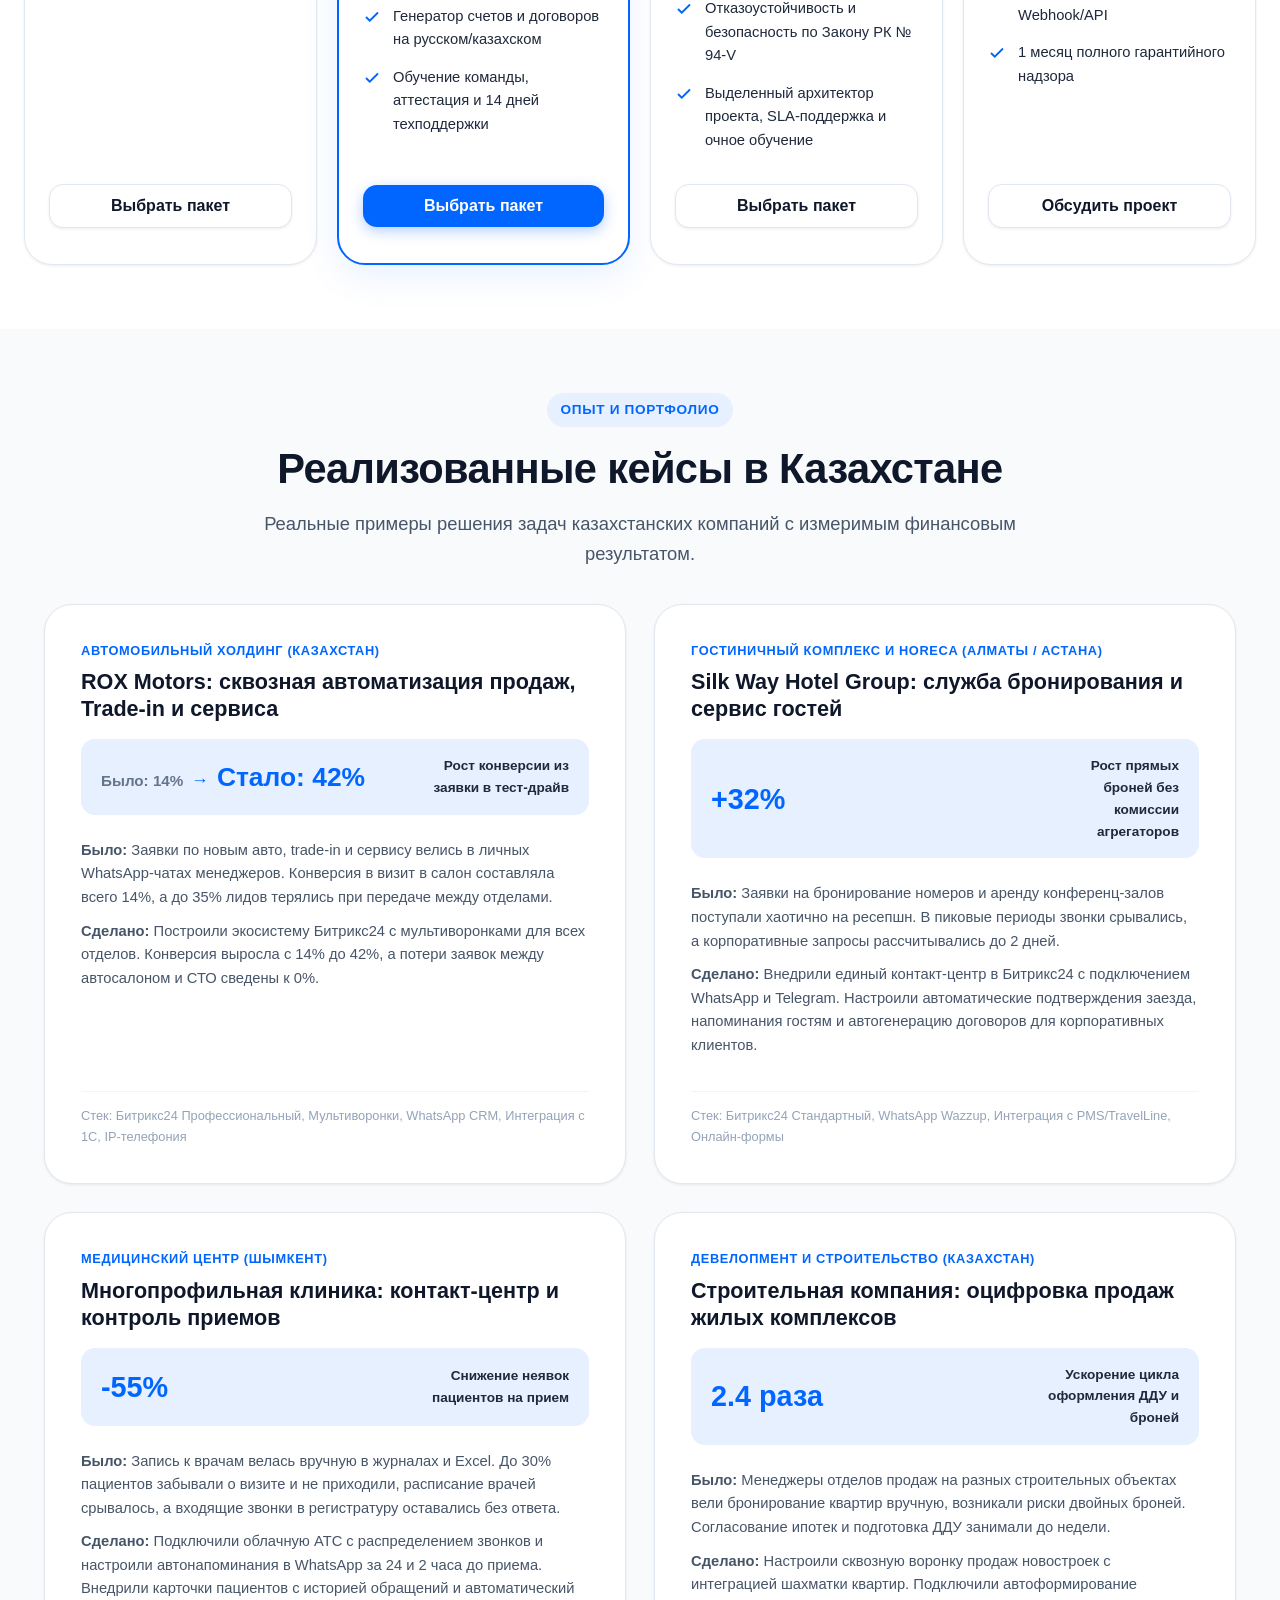
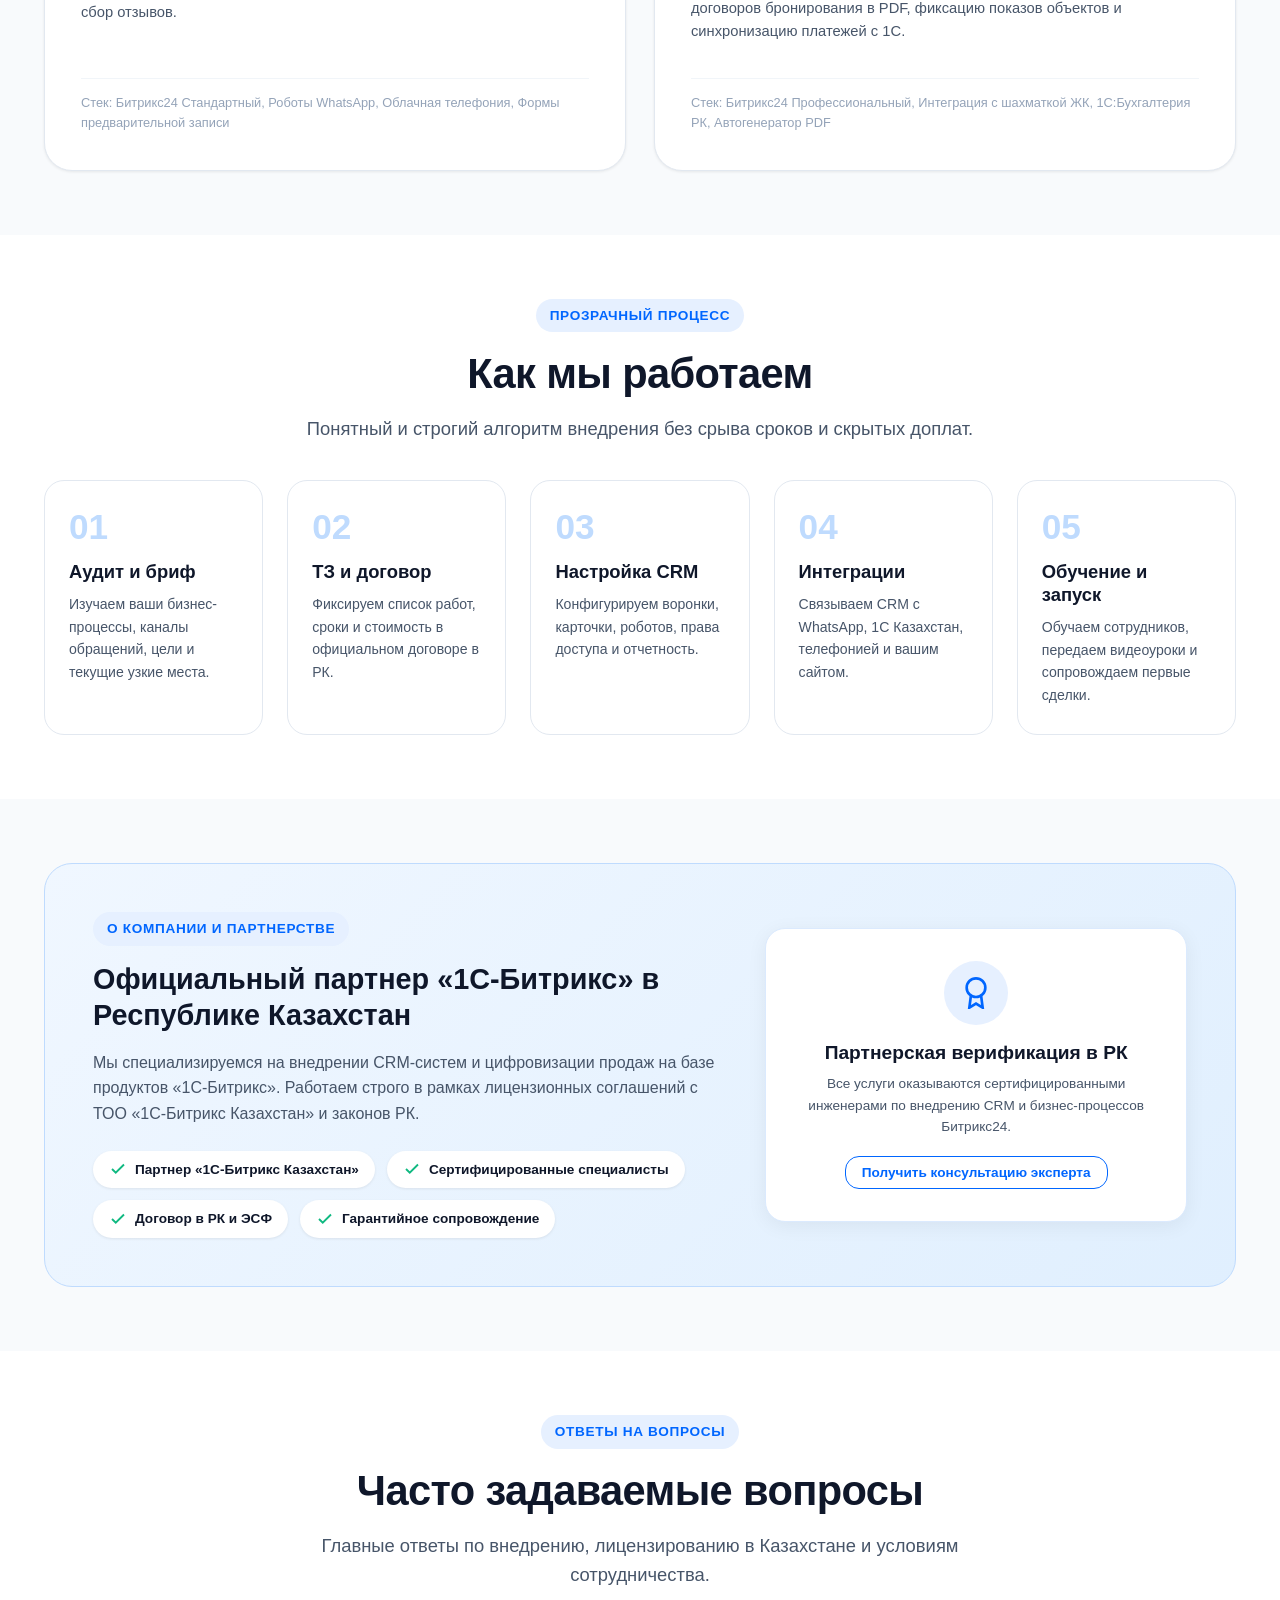
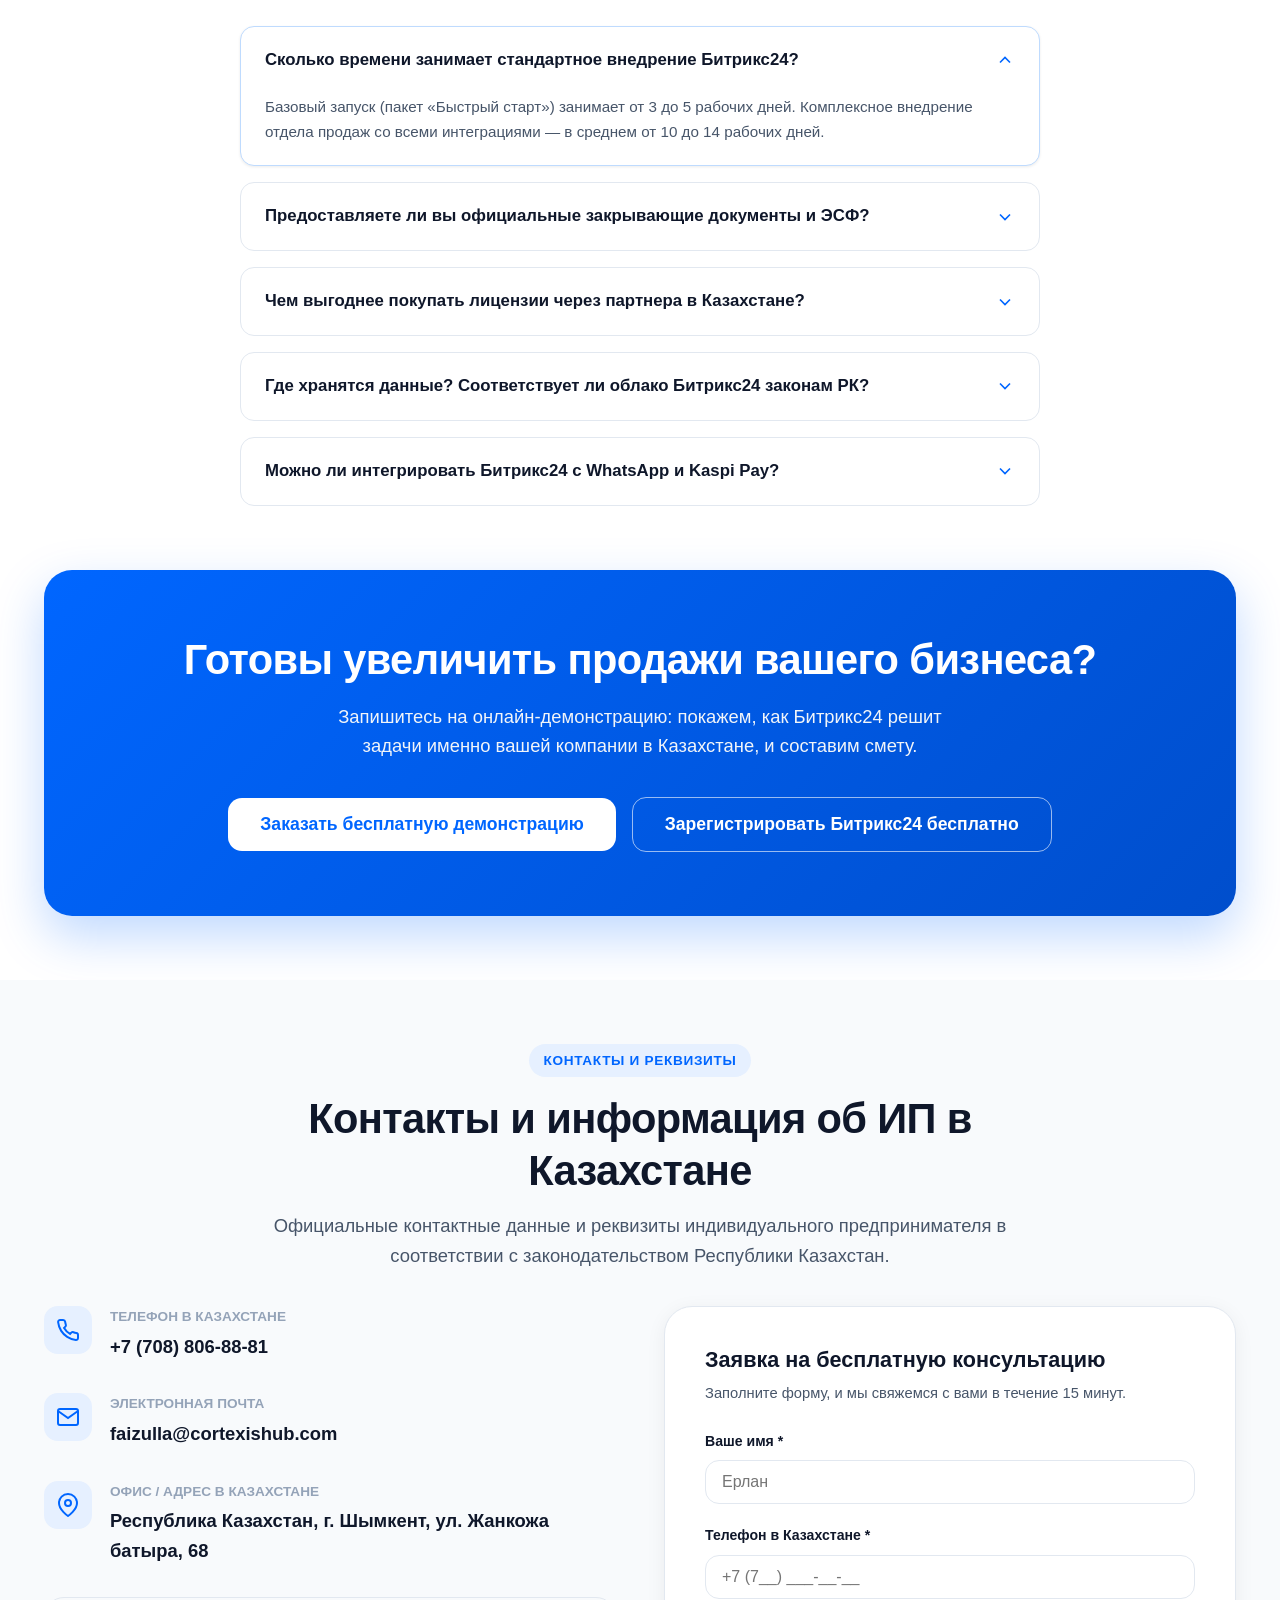
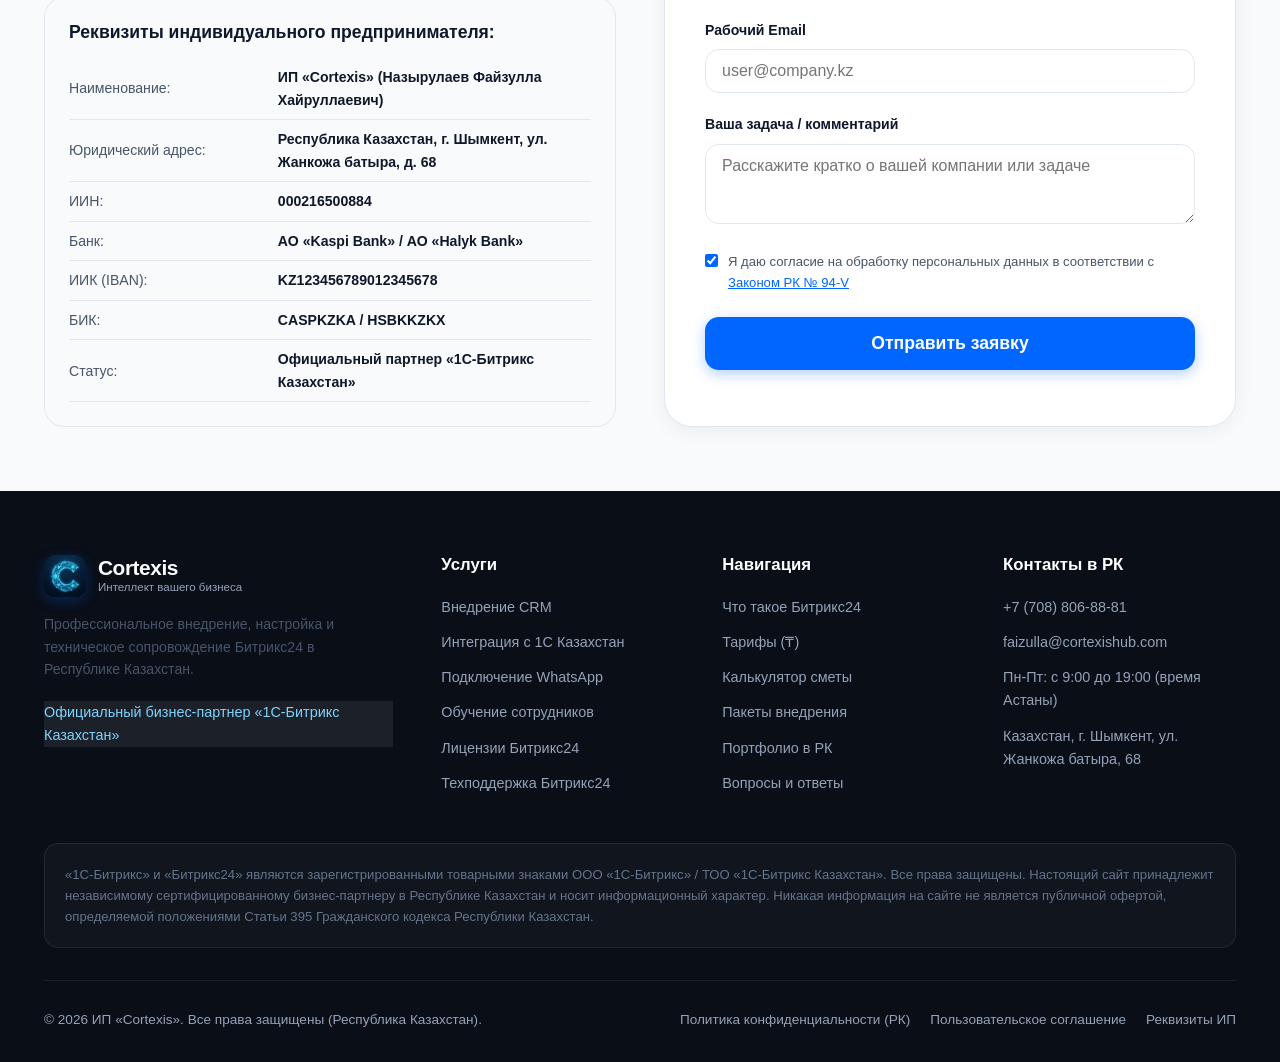
==== commit addf89d2: "Convert technical support tariffs into an interactive in-page modal dialog" ====
--- a/index.html
+++ b/index.html
@@ -805,14 +805,19 @@
         <!-- Tech support banner -->
         <div class="tariffs-banner" style="margin-top: 20px; background: linear-gradient(135deg, #07152f 0%, #0c2754 100%); border: 1px solid rgba(56, 189, 248, 0.35);">
           <div>
+            <div style="display: inline-flex; align-items: center; gap: 8px; background: rgba(56, 189, 248, 0.15); border: 1px solid rgba(56, 189, 248, 0.3); border-radius: 999px; padding: 4px 12px; font-size: 0.78rem; font-weight: 700; color: #38bdf8; margin-bottom: 8px; text-transform: uppercase; letter-spacing: 0.05em;">
+              <span style="width: 7px; height: 7px; background: #10b981; border-radius: 50%; box-shadow: 0 0 6px #10b981;"></span>
+              Сопровождение и SLA в Казахстане
+            </div>
             <h3>Техническая поддержка и сопровождение Битрикс24</h3>
             <p>
-              Регламентные проверки воронки продаж, выделенные часы настроек и оперативная помощь от 15 минут.
+              Регламентные проверки воронки продаж, часы настроек, оперативная помощь от 15 минут и обучение команды.
             </p>
           </div>
-          <a href="tariffs-support.html" class="btn btn--primary" target="_blank" style="text-decoration: none; white-space: nowrap;">
+          <button class="btn btn--primary" data-open-modal="support" style="white-space: nowrap; font-size: 0.95rem; padding: 12px 24px; box-shadow: 0 4px 20px rgba(0, 102, 255, 0.4); cursor: pointer;">
+            <svg width="18" height="18" viewBox="0 0 24 24" fill="none" stroke="currentColor" stroke-width="2"><rect x="3" y="3" width="18" height="18" rx="2" ry="2"></rect><line x1="3" y1="9" x2="21" y2="9"></line><line x1="9" y1="21" x2="9" y2="9"></line></svg>
             Тарифы техподдержки
-          </a>
+          </button>
         </div>
       </div>
     </section>
@@ -1528,7 +1533,7 @@
             <li><a href="#services">Подключение WhatsApp</a></li>
             <li><a href="#services">Обучение сотрудников</a></li>
             <li><a href="#tariffs">Лицензии Битрикс24</a></li>
-            <li><a href="tariffs-support.html" target="_blank">Техподдержка Битрикс24</a></li>
+            <li><a href="#support" data-open-modal="support">Техподдержка Битрикс24</a></li>
           </ul>
         </div>
 
@@ -1690,6 +1695,239 @@
     </div>
   </dialog>
 
+  <!-- NATIVE MODAL 3: TECHNICAL SUPPORT TARIFFS -->
+  <dialog id="modalSupport" class="modal-dialog--xl" closedby="any" aria-labelledby="modalSupportTitle">
+    <div class="modal-header">
+      <div>
+        <h3 class="modal-title" id="modalSupportTitle" style="display: flex; align-items: center; gap: 10px;">
+          Тарифы технической поддержки Битрикс24
+          <span style="font-size: 0.72rem; font-weight: 700; background: rgba(56, 189, 248, 0.15); border: 1px solid rgba(56, 189, 248, 0.35); color: #38bdf8; padding: 2px 8px; border-radius: 999px;">РК</span>
+        </h3>
+        <p class="support-modal-header-desc">
+          Ежемесячные проверки воронки продаж, часы настроек портала, оперативная помощь и обучение команды в Казахстане
+        </p>
+      </div>
+      <button class="modal-close-btn" data-dialog-close aria-label="Закрыть модальное окно">&times;</button>
+    </div>
+
+    <div class="modal-body">
+      <!-- Period Switcher Tabs -->
+      <div class="support-billing-nav" id="supportBillingNav">
+        <button type="button" class="support-tab-btn" data-period="m1">
+          Помесячно
+        </button>
+        <button type="button" class="support-tab-btn" data-period="m3">
+          3 месяца
+          <span class="support-tab-badge">-10%</span>
+        </button>
+        <button type="button" class="support-tab-btn" data-period="m6">
+          6 месяцев
+          <span class="support-tab-badge">-15%</span>
+        </button>
+        <button type="button" class="support-tab-btn active" data-period="m12">
+          12 месяцев
+          <span class="support-tab-badge" style="background: rgba(0, 102, 255, 0.2); color: #0284c7; font-weight: 700;">-20% Выгода</span>
+        </button>
+      </div>
+
+      <!-- 4 Support Tariff Cards -->
+      <div class="support-cards-grid">
+        <!-- Card 1: Начальный -->
+        <div class="support-card" id="cardSupportStart">
+          <div>
+            <div class="support-card__header">
+              <h4 class="support-card__name">Начальный</h4>
+              <span class="support-card__tag">Фундамент автоматизации</span>
+            </div>
+
+            <div class="support-card__price-box">
+              <div class="support-card__price" id="supPriceStart">88 000 ₸</div>
+              <div class="support-card__period" id="supPeriodStart">в месяц при оплате за год</div>
+            </div>
+
+            <ul class="support-card__features">
+              <li>
+                <svg width="16" height="16" viewBox="0 0 24 24" fill="none" stroke="currentColor" stroke-width="2.5"><polyline points="20 6 9 17 4 12"></polyline></svg>
+                <span><strong>2 ч</strong> поддержки пользователей (консультации и вопросы)</span>
+              </li>
+              <li>
+                <svg width="16" height="16" viewBox="0 0 24 24" fill="none" stroke="currentColor" stroke-width="2.5"><polyline points="20 6 9 17 4 12"></polyline></svg>
+                <span><strong>2 ч</strong> на настройку портала и исправление ошибок</span>
+              </li>
+              <li>
+                <svg width="16" height="16" viewBox="0 0 24 24" fill="none" stroke="currentColor" stroke-width="2.5"><polyline points="20 6 9 17 4 12"></polyline></svg>
+                <span><strong>1 ч</strong> онлайн-обучения с записью</span>
+              </li>
+              <li>
+                <svg width="16" height="16" viewBox="0 0 24 24" fill="none" stroke="currentColor" stroke-width="2.5"><polyline points="20 6 9 17 4 12"></polyline></svg>
+                <span>Ежемесячный аудит CRM, лидов и открытых линий</span>
+              </li>
+              <li>
+                <span class="support-reaction-pill">⚡ Реакция: до 3-х часов</span>
+              </li>
+            </ul>
+          </div>
+
+          <div class="support-card__action">
+            <button class="btn btn--secondary" style="width: 100%;" data-select-support-tariff="Начальный">
+              Выбрать Начальный
+            </button>
+          </div>
+        </div>
+
+        <!-- Card 2: Базовый -->
+        <div class="support-card" id="cardSupportBase">
+          <div>
+            <div class="support-card__header">
+              <h4 class="support-card__name">Базовый</h4>
+              <span class="support-card__tag">Расширенные возможности</span>
+            </div>
+
+            <div class="support-card__price-box">
+              <div class="support-card__price" id="supPriceBase">120 000 ₸</div>
+              <div class="support-card__period" id="supPeriodBase">в месяц при оплате за год</div>
+            </div>
+
+            <ul class="support-card__features">
+              <li>
+                <svg width="16" height="16" viewBox="0 0 24 24" fill="none" stroke="currentColor" stroke-width="2.5"><polyline points="20 6 9 17 4 12"></polyline></svg>
+                <span><strong>4 ч</strong> поддержки пользователей и куратор</span>
+              </li>
+              <li>
+                <svg width="16" height="16" viewBox="0 0 24 24" fill="none" stroke="currentColor" stroke-width="2.5"><polyline points="20 6 9 17 4 12"></polyline></svg>
+                <span><strong>4 ч</strong> на настройку портала и регламентов</span>
+              </li>
+              <li>
+                <svg width="16" height="16" viewBox="0 0 24 24" fill="none" stroke="currentColor" stroke-width="2.5"><polyline points="20 6 9 17 4 12"></polyline></svg>
+                <span><strong>1 ч</strong> онлайн-обучения с видеозаписью</span>
+              </li>
+              <li>
+                <svg width="16" height="16" viewBox="0 0 24 24" fill="none" stroke="currentColor" stroke-width="2.5"><polyline points="20 6 9 17 4 12"></polyline></svg>
+                <span>Ежемесячный аудит воронки и процессов</span>
+              </li>
+              <li>
+                <span class="support-reaction-pill">⚡ Реакция: до 1 часа</span>
+              </li>
+            </ul>
+          </div>
+
+          <div class="support-card__action">
+            <button class="btn btn--secondary" style="width: 100%;" data-select-support-tariff="Базовый">
+              Выбрать Базовый
+            </button>
+          </div>
+        </div>
+
+        <!-- Card 3: Стандарт (Featured) -->
+        <div class="support-card support-card--featured" id="cardSupportStandard">
+          <span class="support-card__badge">Хит продаж в РК</span>
+          <div>
+            <div class="support-card__header">
+              <h4 class="support-card__name">Стандарт</h4>
+              <span class="support-card__tag">Профессиональный рост</span>
+            </div>
+
+            <div class="support-card__price-box">
+              <div class="support-card__price" id="supPriceStand">180 000 ₸</div>
+              <div class="support-card__period" id="supPeriodStand">в месяц при оплате за год</div>
+            </div>
+
+            <ul class="support-card__features">
+              <li>
+                <svg width="16" height="16" viewBox="0 0 24 24" fill="none" stroke="currentColor" stroke-width="2.5"><polyline points="20 6 9 17 4 12"></polyline></svg>
+                <span><strong>7 ч</strong> поддержки пользователей</span>
+              </li>
+              <li>
+                <svg width="16" height="16" viewBox="0 0 24 24" fill="none" stroke="currentColor" stroke-width="2.5"><polyline points="20 6 9 17 4 12"></polyline></svg>
+                <span><strong>7 ч</strong> на настройку портала (всего 14 ч)</span>
+              </li>
+              <li>
+                <svg width="16" height="16" viewBox="0 0 24 24" fill="none" stroke="currentColor" stroke-width="2.5"><polyline points="20 6 9 17 4 12"></polyline></svg>
+                <span><strong>3 ч</strong> онлайн-обучения с видеозаписью</span>
+              </li>
+              <li>
+                <svg width="16" height="16" viewBox="0 0 24 24" fill="none" stroke="currentColor" stroke-width="2.5"><polyline points="20 6 9 17 4 12"></polyline></svg>
+                <span>Регулярный контроль сделок, лидов и каналов</span>
+              </li>
+              <li>
+                <span class="support-reaction-pill support-reaction-pill--fast">⚡ Реакция: до 30 минут</span>
+              </li>
+            </ul>
+          </div>
+
+          <div class="support-card__action">
+            <button class="btn btn--primary" style="width: 100%;" data-select-support-tariff="Стандарт">
+              Подключить Стандарт
+            </button>
+          </div>
+        </div>
+
+        <!-- Card 4: PRO -->
+        <div class="support-card" id="cardSupportPro">
+          <span class="support-card__badge support-card__badge--pro">VIP Поддержка</span>
+          <div>
+            <div class="support-card__header">
+              <h4 class="support-card__name">PRO</h4>
+              <span class="support-card__tag">Максимальная эффективность</span>
+            </div>
+
+            <div class="support-card__price-box">
+              <div class="support-card__price" id="supPricePro" style="color: #f59e0b;">200 000 ₸</div>
+              <div class="support-card__period" id="supPeriodPro">в месяц при оплате за год</div>
+            </div>
+
+            <ul class="support-card__features">
+              <li>
+                <svg width="16" height="16" viewBox="0 0 24 24" fill="none" stroke="currentColor" stroke-width="2.5"><polyline points="20 6 9 17 4 12"></polyline></svg>
+                <span><strong>14 ч</strong> поддержки пользователей</span>
+              </li>
+              <li>
+                <svg width="16" height="16" viewBox="0 0 24 24" fill="none" stroke="currentColor" stroke-width="2.5"><polyline points="20 6 9 17 4 12"></polyline></svg>
+                <span><strong>14 ч</strong> на настройку портала (всего 28 ч)</span>
+              </li>
+              <li>
+                <svg width="16" height="16" viewBox="0 0 24 24" fill="none" stroke="currentColor" stroke-width="2.5"><polyline points="20 6 9 17 4 12"></polyline></svg>
+                <span><strong>5 ч</strong> глубокого обучения с видеозаписью</span>
+              </li>
+              <li>
+                <svg width="16" height="16" viewBox="0 0 24 24" fill="none" stroke="currentColor" stroke-width="2.5"><polyline points="20 6 9 17 4 12"></polyline></svg>
+                <span>Экстренный мониторинг работоспособности 24/7</span>
+              </li>
+              <li>
+                <span class="support-reaction-pill support-reaction-pill--fast">⚡⚡ Реакция: до 15 минут</span>
+              </li>
+            </ul>
+          </div>
+
+          <div class="support-card__action">
+            <button class="btn btn--secondary" style="width: 100%;" data-select-support-tariff="PRO">
+              Подключить PRO
+            </button>
+          </div>
+        </div>
+      </div>
+
+      <!-- Support Modal Bottom Bar -->
+      <div class="support-modal-footer">
+        <div class="support-modal-footer__left">
+          <div style="font-size: 0.85rem; line-height: 1.4;">
+            <strong style="color: var(--primary);">Доп. час работы: 15 000 ₸</strong> • Договор с ИП/ТОО, ЭСФ и акты выполненных работ (РК).
+          </div>
+        </div>
+        <div class="support-modal-footer__right">
+          <a href="Cortexis_Tech_Support_Tariffs.pdf" download class="btn btn--secondary" style="font-size: 0.82rem; padding: 7px 14px;">
+            <svg width="15" height="15" viewBox="0 0 24 24" fill="none" stroke="currentColor" stroke-width="2"><path d="M21 15v4a2 2 0 0 1-2 2H5a2 2 0 0 1-2-2v-4"></path><polyline points="7 10 12 15 17 10"></polyline><line x1="12" y1="15" x2="12" y2="3"></line></svg>
+            Скачать регламент (PDF)
+          </a>
+          <a href="https://wa.me/77088068881?text=%D0%97%D0%B4%D1%80%D0%B0%D0%B2%D1%81%D1%82%D0%B2%D1%83%D0%B9%D1%82%D0%B5!%20%D0%98%D0%BD%D1%82%D0%B5%D1%80%D0%B5%D1%81%D1%83%D0%B5%D1%82%20%D1%82%D0%B5%D1%85%D0%BF%D0%BE%D0%B4%D0%B4%D0%B5%D1%80%D0%B6%D0%BA%D0%B0%20%D0%91%D0%B8%D1%82%D1%80%D0%B8%D0%BA%D1%8124" target="_blank" rel="noopener noreferrer" class="btn btn--wa" style="font-size: 0.82rem; padding: 7px 14px;">
+            <svg width="15" height="15" viewBox="0 0 24 24" fill="currentColor"><path d="M12.04 2c-5.46 0-9.91 4.45-9.91 9.91 0 1.75.46 3.45 1.32 4.95L2.05 22l5.25-1.38c1.45.79 3.08 1.21 4.74 1.21 5.46 0 9.91-4.45 9.91-9.91 0-2.65-1.03-5.14-2.9-7.01A9.816 9.816 0 0 0 12.04 2m.01 1.67c4.54 0 8.24 3.7 8.24 8.24 0 2.2-.86 4.28-2.42 5.84a8.17 8.17 0 0 1-5.82 2.41h-.01c-1.46 0-2.89-.39-4.14-1.13l-.3-.18-3.08.81.82-3-.2-.31a8.16 8.16 0 0 1-1.25-4.44c0-4.54 3.7-8.24 8.24-8.24m4.52 11.66c-.25-.13-1.47-.72-1.7-.81-.23-.08-.39-.13-.56.13-.17.25-.64.81-.79.97-.14.17-.29.19-.54.06-.25-.13-1.06-.39-2.02-1.24-.75-.67-1.25-1.49-1.4-1.74-.14-.25-.02-.39.11-.51.11-.11.25-.29.37-.43.13-.15.17-.25.25-.42.08-.17.04-.31-.02-.44-.06-.13-.56-1.35-.77-1.85-.2-.49-.41-.42-.56-.43h-.48c-.17 0-.44.06-.67.31-.23.25-.88.86-.88 2.1 0 1.24.9 2.44 1.03 2.61.13.17 1.77 2.7 4.29 3.79.6.26 1.07.41 1.43.53.6.19 1.15.16 1.58.1.48-.07 1.47-.6 1.68-1.18.21-.58.21-1.07.15-1.18-.07-.1-.23-.17-.48-.29z"/></svg>
+            Чат в WhatsApp
+          </a>
+        </div>
+      </div>
+    </div>
+  </dialog>
+
   <!-- COOKIE CONSENT BANNER -->
   <div class="cookie-banner" id="cookieBanner">
     <div class="cookie-text">
--- a/styles.css
+++ b/styles.css
@@ -1755,6 +1755,311 @@
   overflow-y: auto;
 }
 
+/* Large modal for Support Tariffs */
+dialog.modal-dialog--xl {
+  max-width: 1220px;
+  width: 95vw;
+}
+
+.modal-dialog--xl .modal-body {
+  max-height: 82vh;
+  padding: 24px 28px 28px 28px;
+}
+
+/* Support Tariffs Modal Grid & Components */
+.support-modal-header-desc {
+  font-size: 0.88rem;
+  color: var(--gray-600);
+  margin-top: 4px;
+}
+
+/* Support Billing Switcher Tabs */
+.support-billing-nav {
+  display: flex;
+  align-items: center;
+  justify-content: center;
+  gap: 8px;
+  margin: 0 auto 24px auto;
+  background: var(--gray-100);
+  padding: 5px;
+  border-radius: 12px;
+  max-width: 680px;
+  flex-wrap: wrap;
+}
+
+.support-tab-btn {
+  padding: 8px 16px;
+  border-radius: 9px;
+  font-size: 0.86rem;
+  font-weight: 600;
+  color: var(--gray-600);
+  background: transparent;
+  border: none;
+  cursor: pointer;
+  transition: all 0.2s ease;
+  display: inline-flex;
+  align-items: center;
+  gap: 6px;
+}
+
+.support-tab-btn.active {
+  background: var(--white);
+  color: var(--primary);
+  box-shadow: 0 2px 8px rgba(0, 0, 0, 0.08);
+  font-weight: 700;
+}
+
+.support-tab-badge {
+  font-size: 0.72rem;
+  padding: 1px 6px;
+  border-radius: 999px;
+  background: rgba(16, 185, 129, 0.15);
+  color: #059669;
+}
+
+/* 4-Cards Grid */
+.support-cards-grid {
+  display: grid;
+  grid-template-columns: repeat(4, 1fr);
+  gap: 16px;
+  align-items: stretch;
+}
+
+.support-card {
+  background: var(--white);
+  border: 1px solid var(--gray-200);
+  border-radius: var(--radius-lg);
+  padding: 22px 18px;
+  display: flex;
+  flex-direction: column;
+  justify-content: space-between;
+  position: relative;
+  transition: transform 0.2s ease, box-shadow 0.2s ease, border-color 0.2s ease;
+}
+
+.support-card:hover {
+  transform: translateY(-3px);
+  box-shadow: 0 12px 30px rgba(0, 0, 0, 0.08);
+  border-color: #93c5fd;
+}
+
+.support-card--featured {
+  border-color: #3b82f6;
+  box-shadow: 0 8px 24px rgba(0, 102, 255, 0.12);
+  background: linear-gradient(180deg, #f8faff 0%, #ffffff 100%);
+}
+
+.support-card__badge {
+  position: absolute;
+  top: -11px;
+  left: 50%;
+  transform: translateX(-50%);
+  background: linear-gradient(135deg, #0066ff, #0284c7);
+  color: #ffffff;
+  font-size: 0.7rem;
+  font-weight: 800;
+  text-transform: uppercase;
+  letter-spacing: 0.04em;
+  padding: 3px 10px;
+  border-radius: 999px;
+  box-shadow: 0 4px 10px rgba(0, 102, 255, 0.3);
+  white-space: nowrap;
+}
+
+.support-card__badge--pro {
+  background: linear-gradient(135deg, #f59e0b, #ef4444);
+  box-shadow: 0 4px 10px rgba(245, 158, 11, 0.35);
+}
+
+.support-card__header {
+  text-align: center;
+  margin-bottom: 14px;
+}
+
+.support-card__name {
+  font-size: 1.25rem;
+  font-weight: 800;
+  color: var(--dark);
+  margin-bottom: 2px;
+}
+
+.support-card__tag {
+  font-size: 0.78rem;
+  color: var(--gray-400);
+}
+
+.support-card__price-box {
+  background: var(--gray-50);
+  border-radius: 12px;
+  padding: 12px;
+  text-align: center;
+  margin-bottom: 16px;
+  border: 1px solid var(--gray-100);
+}
+
+.support-card__price {
+  font-size: 1.45rem;
+  font-weight: 800;
+  color: var(--primary);
+  line-height: 1.1;
+  transition: all 0.2s ease;
+}
+
+.support-card__period {
+  font-size: 0.75rem;
+  color: var(--gray-400);
+  margin-top: 4px;
+  min-height: 18px;
+}
+
+.support-card__features {
+  list-style: none;
+  display: flex;
+  flex-direction: column;
+  gap: 10px;
+  font-size: 0.82rem;
+  color: var(--gray-600);
+  line-height: 1.4;
+  margin-bottom: 20px;
+  flex-grow: 1;
+}
+
+.support-card__features li {
+  display: flex;
+  align-items: flex-start;
+  gap: 8px;
+}
+
+.support-card__features svg {
+  flex-shrink: 0;
+  margin-top: 2px;
+  color: #10b981;
+}
+
+.support-reaction-pill {
+  display: inline-flex;
+  align-items: center;
+  gap: 4px;
+  padding: 2px 8px;
+  border-radius: 6px;
+  background: rgba(0, 102, 255, 0.08);
+  color: #0284c7;
+  font-weight: 700;
+  font-size: 0.76rem;
+}
+
+.support-reaction-pill--fast {
+  background: rgba(245, 158, 11, 0.12);
+  color: #d97706;
+}
+
+.support-card__action {
+  margin-top: auto;
+}
+
+/* Modal Bottom Bar */
+.support-modal-footer {
+  margin-top: 24px;
+  padding-top: 18px;
+  border-top: 1px solid var(--gray-200);
+  display: flex;
+  align-items: center;
+  justify-content: space-between;
+  flex-wrap: wrap;
+  gap: 16px;
+}
+
+.support-modal-footer__left {
+  display: flex;
+  align-items: center;
+  gap: 14px;
+  font-size: 0.85rem;
+  color: var(--gray-600);
+}
+
+.support-modal-footer__right {
+  display: flex;
+  align-items: center;
+  gap: 10px;
+  flex-wrap: wrap;
+}
+
+/* Dark mode overrides for support modal */
+[data-theme="dark"] .support-modal-header-desc {
+  color: #94a3b8;
+}
+
+[data-theme="dark"] .support-billing-nav {
+  background: #0d1527;
+}
+
+[data-theme="dark"] .support-tab-btn {
+  color: #94a3b8;
+}
+
+[data-theme="dark"] .support-tab-btn.active {
+  background: #17243c;
+  color: #38bdf8;
+  box-shadow: 0 2px 10px rgba(0, 0, 0, 0.3);
+}
+
+[data-theme="dark"] .support-card {
+  background: #101c34;
+  border-color: #1e2f52;
+}
+
+[data-theme="dark"] .support-card:hover {
+  border-color: #38bdf8;
+  box-shadow: 0 12px 30px rgba(0, 0, 0, 0.4);
+}
+
+[data-theme="dark"] .support-card--featured {
+  background: linear-gradient(180deg, #132240 0%, #0f1a30 100%);
+  border-color: rgba(56, 189, 248, 0.4);
+}
+
+[data-theme="dark"] .support-card__name {
+  color: #ffffff;
+}
+
+[data-theme="dark"] .support-card__price-box {
+  background: #0b1324;
+  border-color: #1b2946;
+}
+
+[data-theme="dark"] .support-card__price {
+  color: #38bdf8;
+}
+
+[data-theme="dark"] .support-card__features {
+  color: #cbd5e1;
+}
+
+[data-theme="dark"] .support-modal-footer {
+  border-top-color: #1e2f52;
+}
+
+[data-theme="dark"] .support-modal-footer__left {
+  color: #94a3b8;
+}
+
+/* Responsive */
+@media (max-width: 992px) {
+  .support-cards-grid {
+    grid-template-columns: repeat(2, 1fr);
+  }
+}
+
+@media (max-width: 600px) {
+  .support-cards-grid {
+    grid-template-columns: 1fr;
+  }
+  .support-modal-footer {
+    flex-direction: column;
+    align-items: stretch;
+  }
+}
+
 /* Toast notification */
 .toast {
   position: fixed;
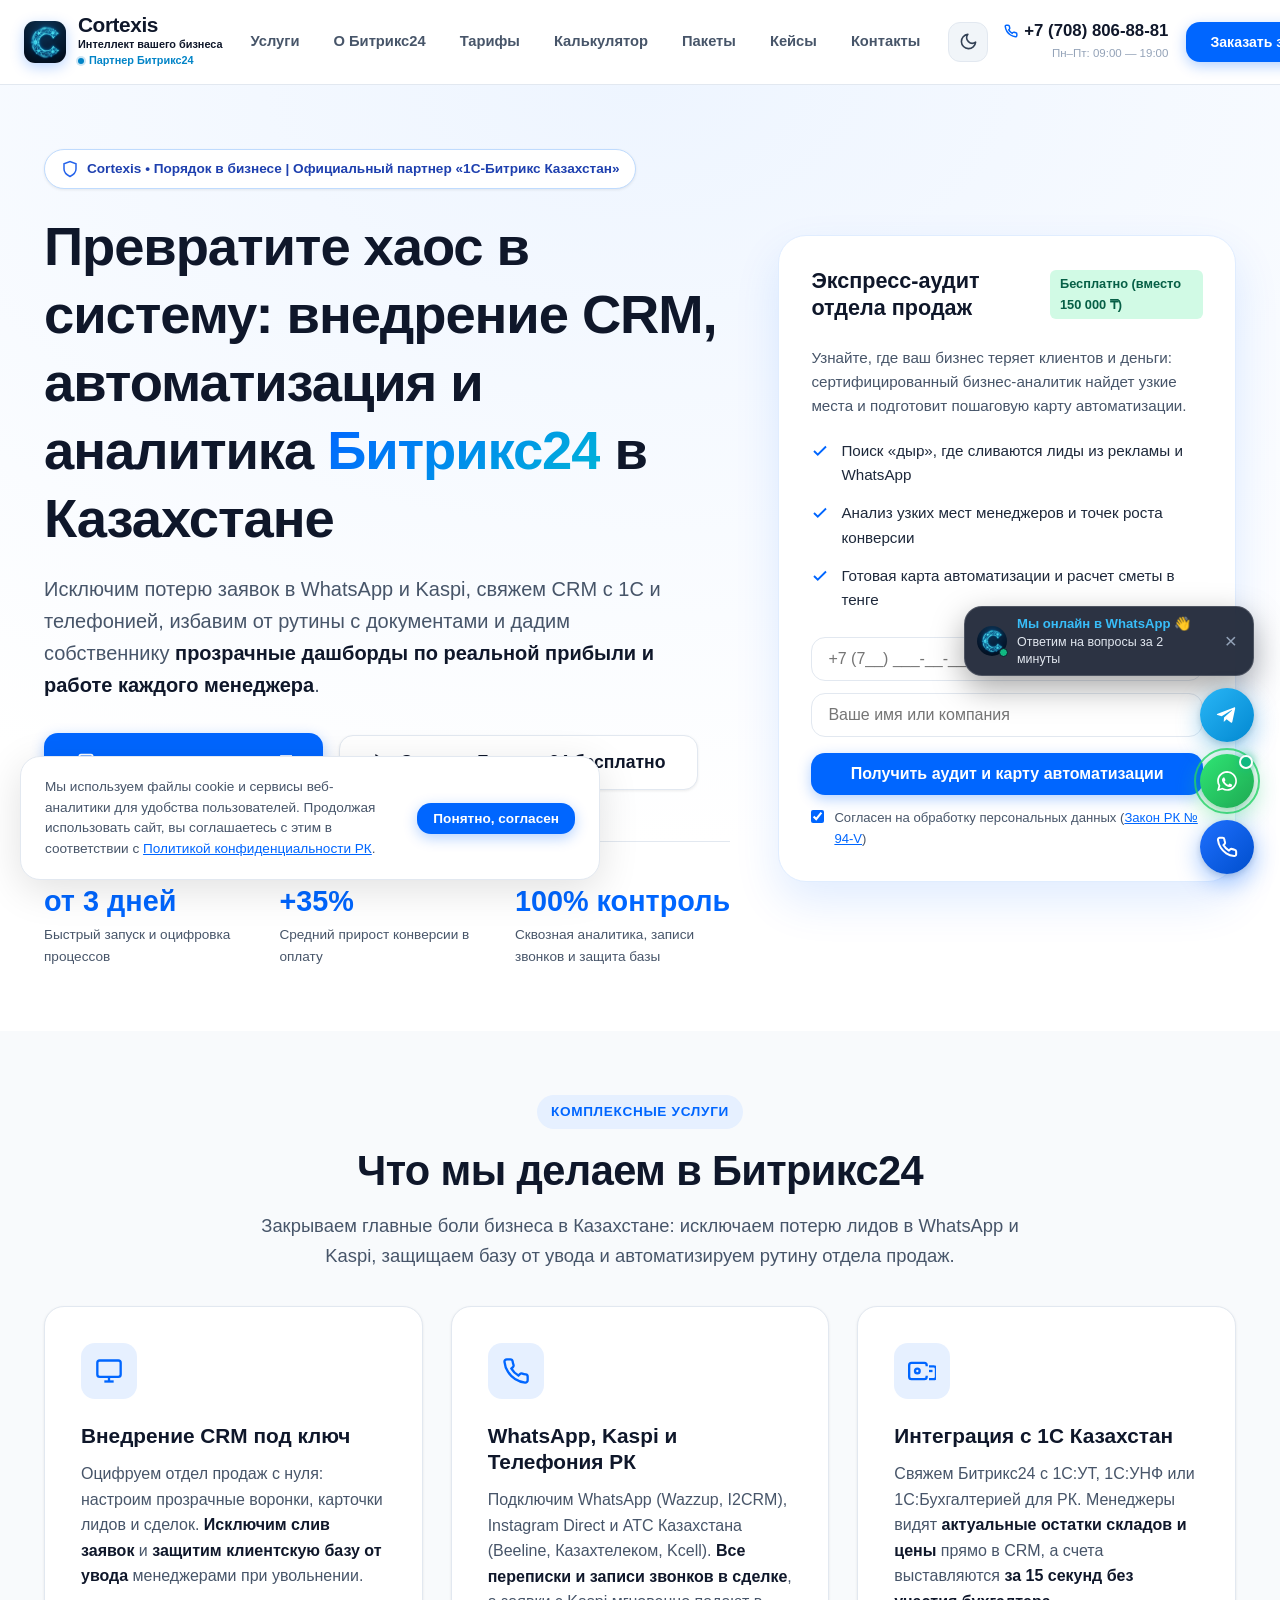
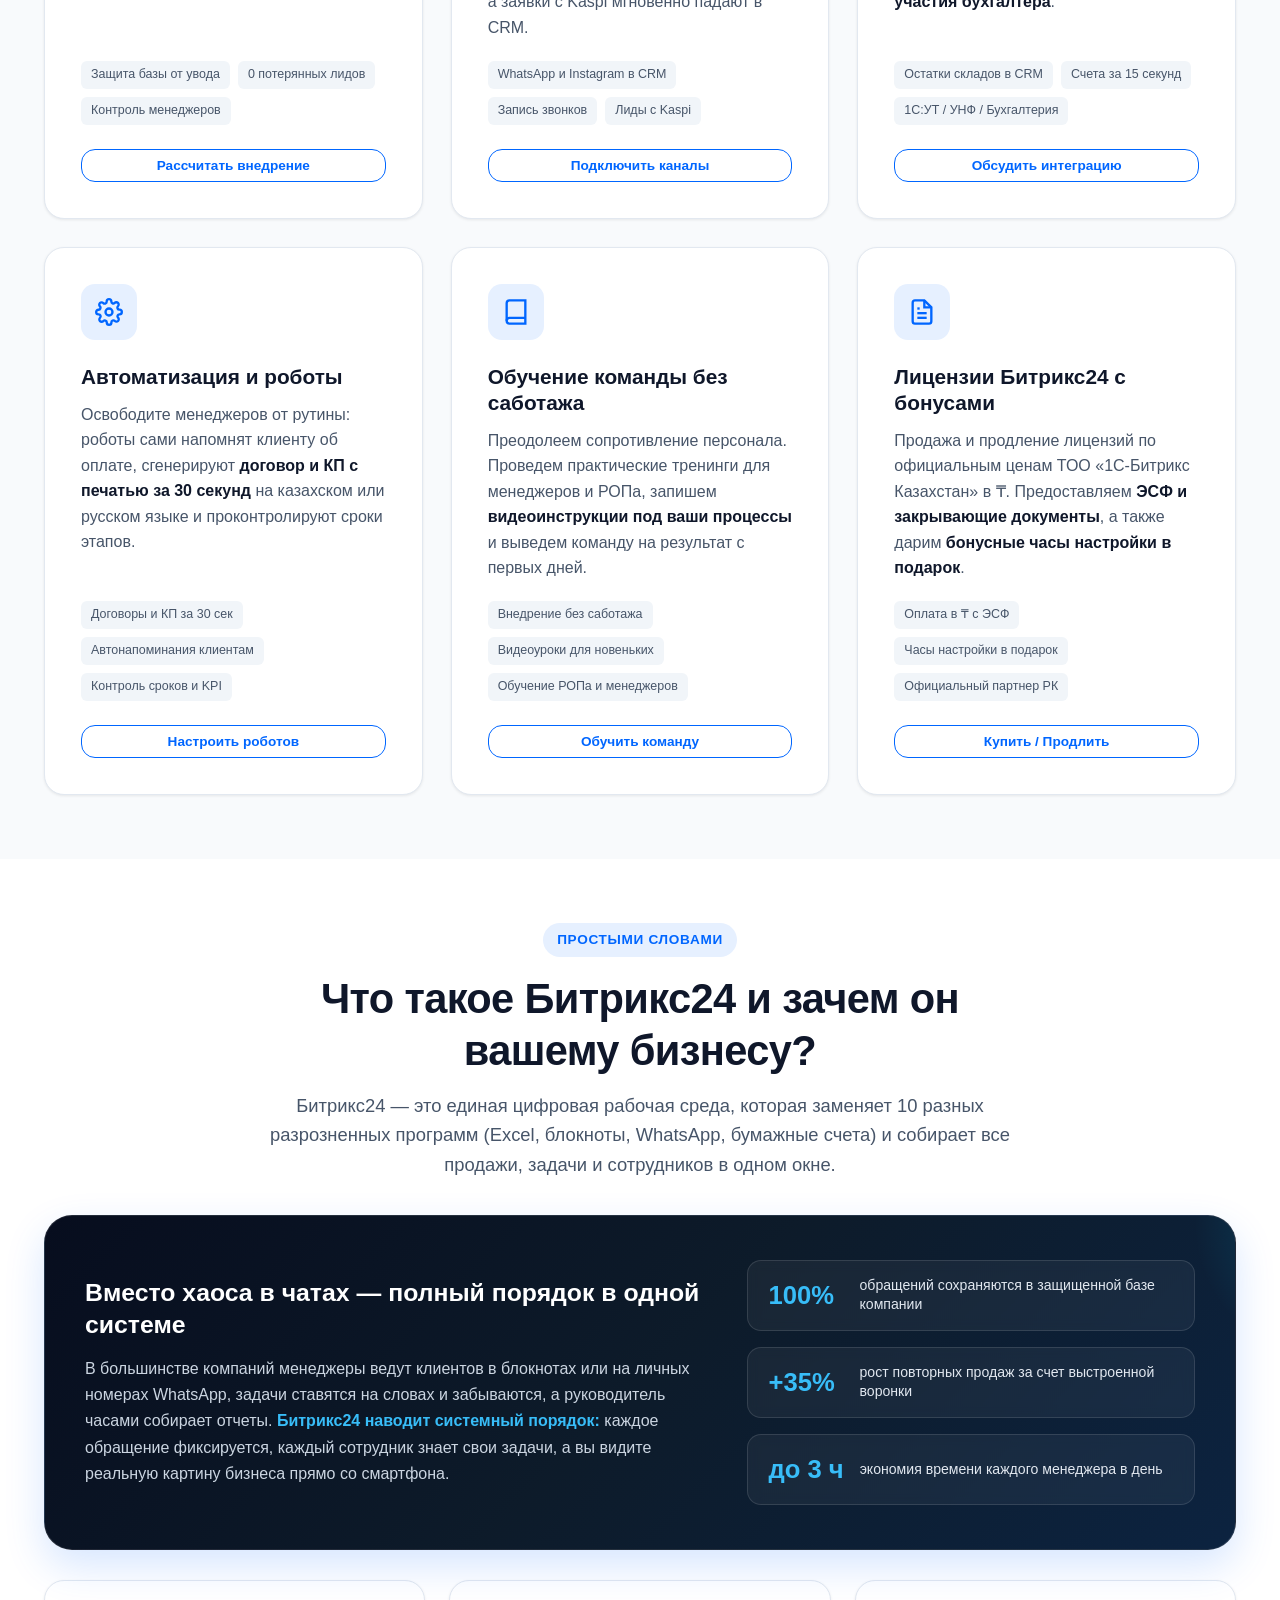
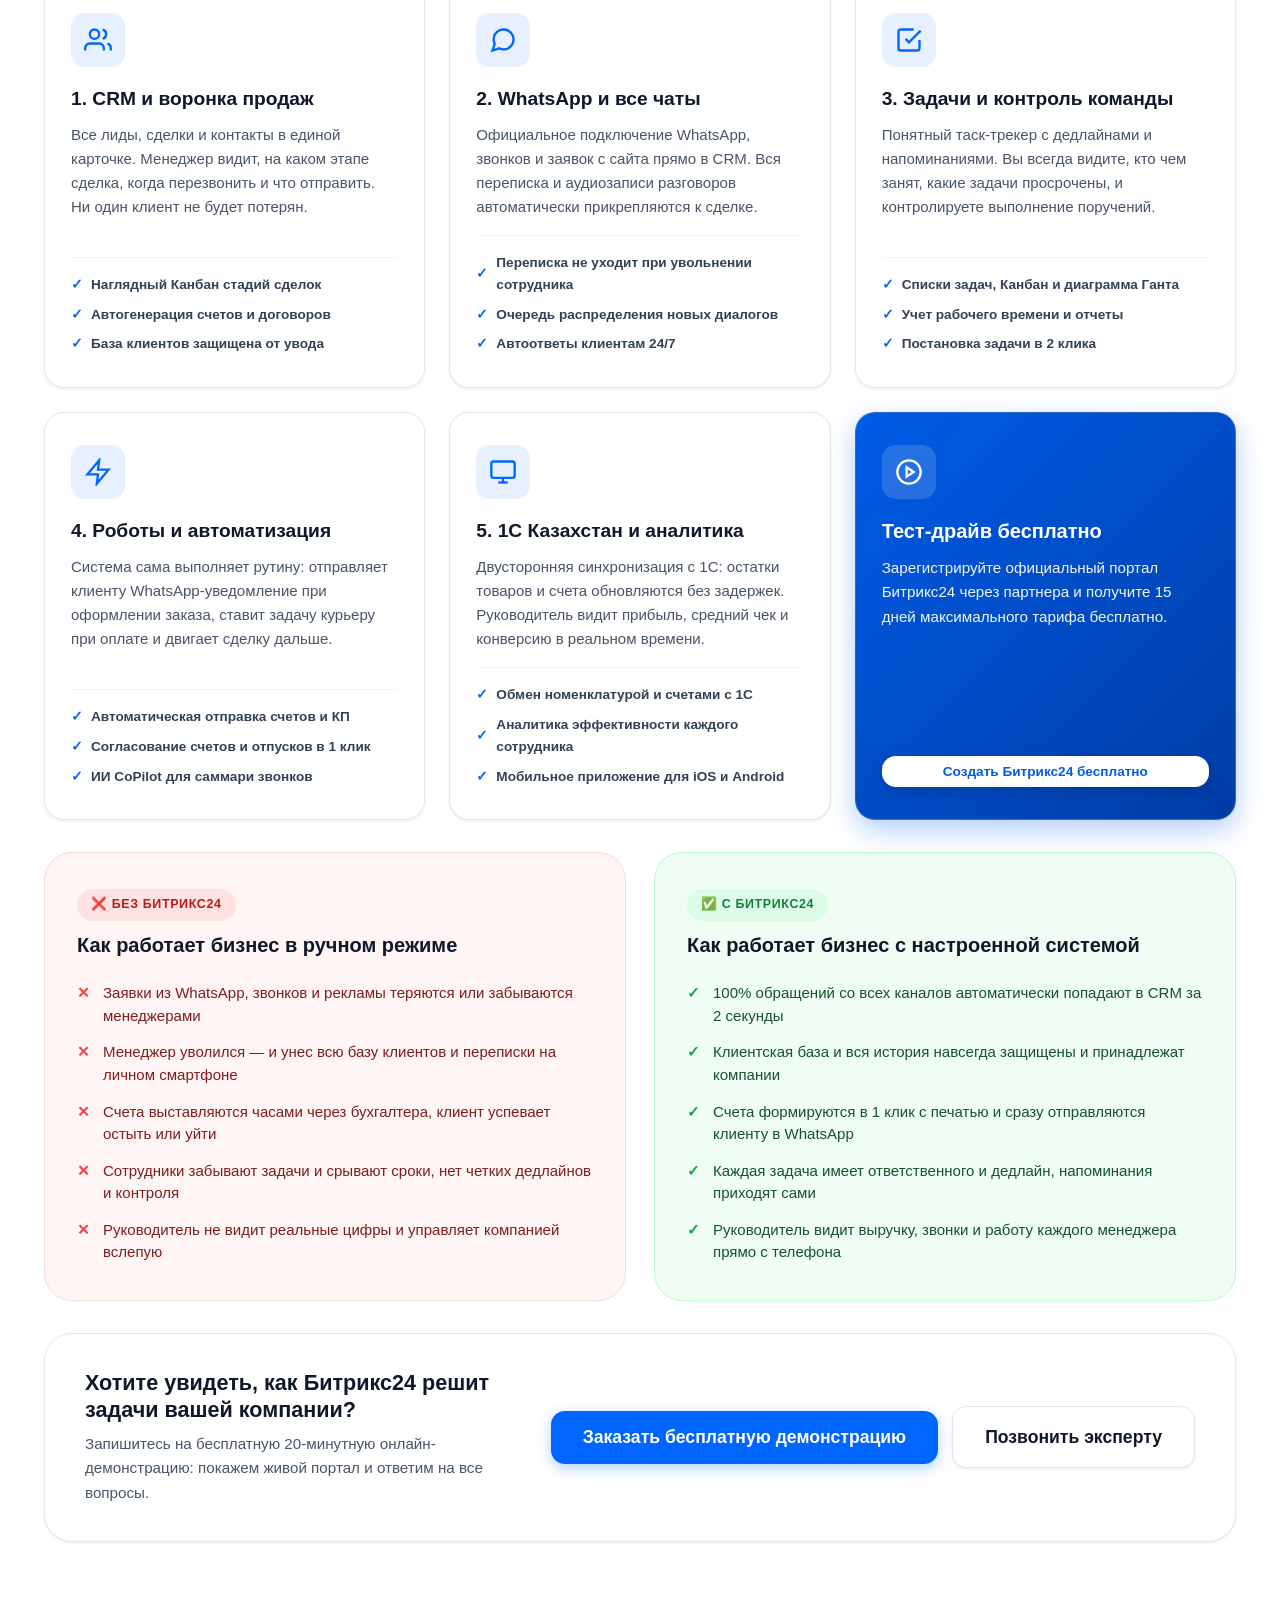
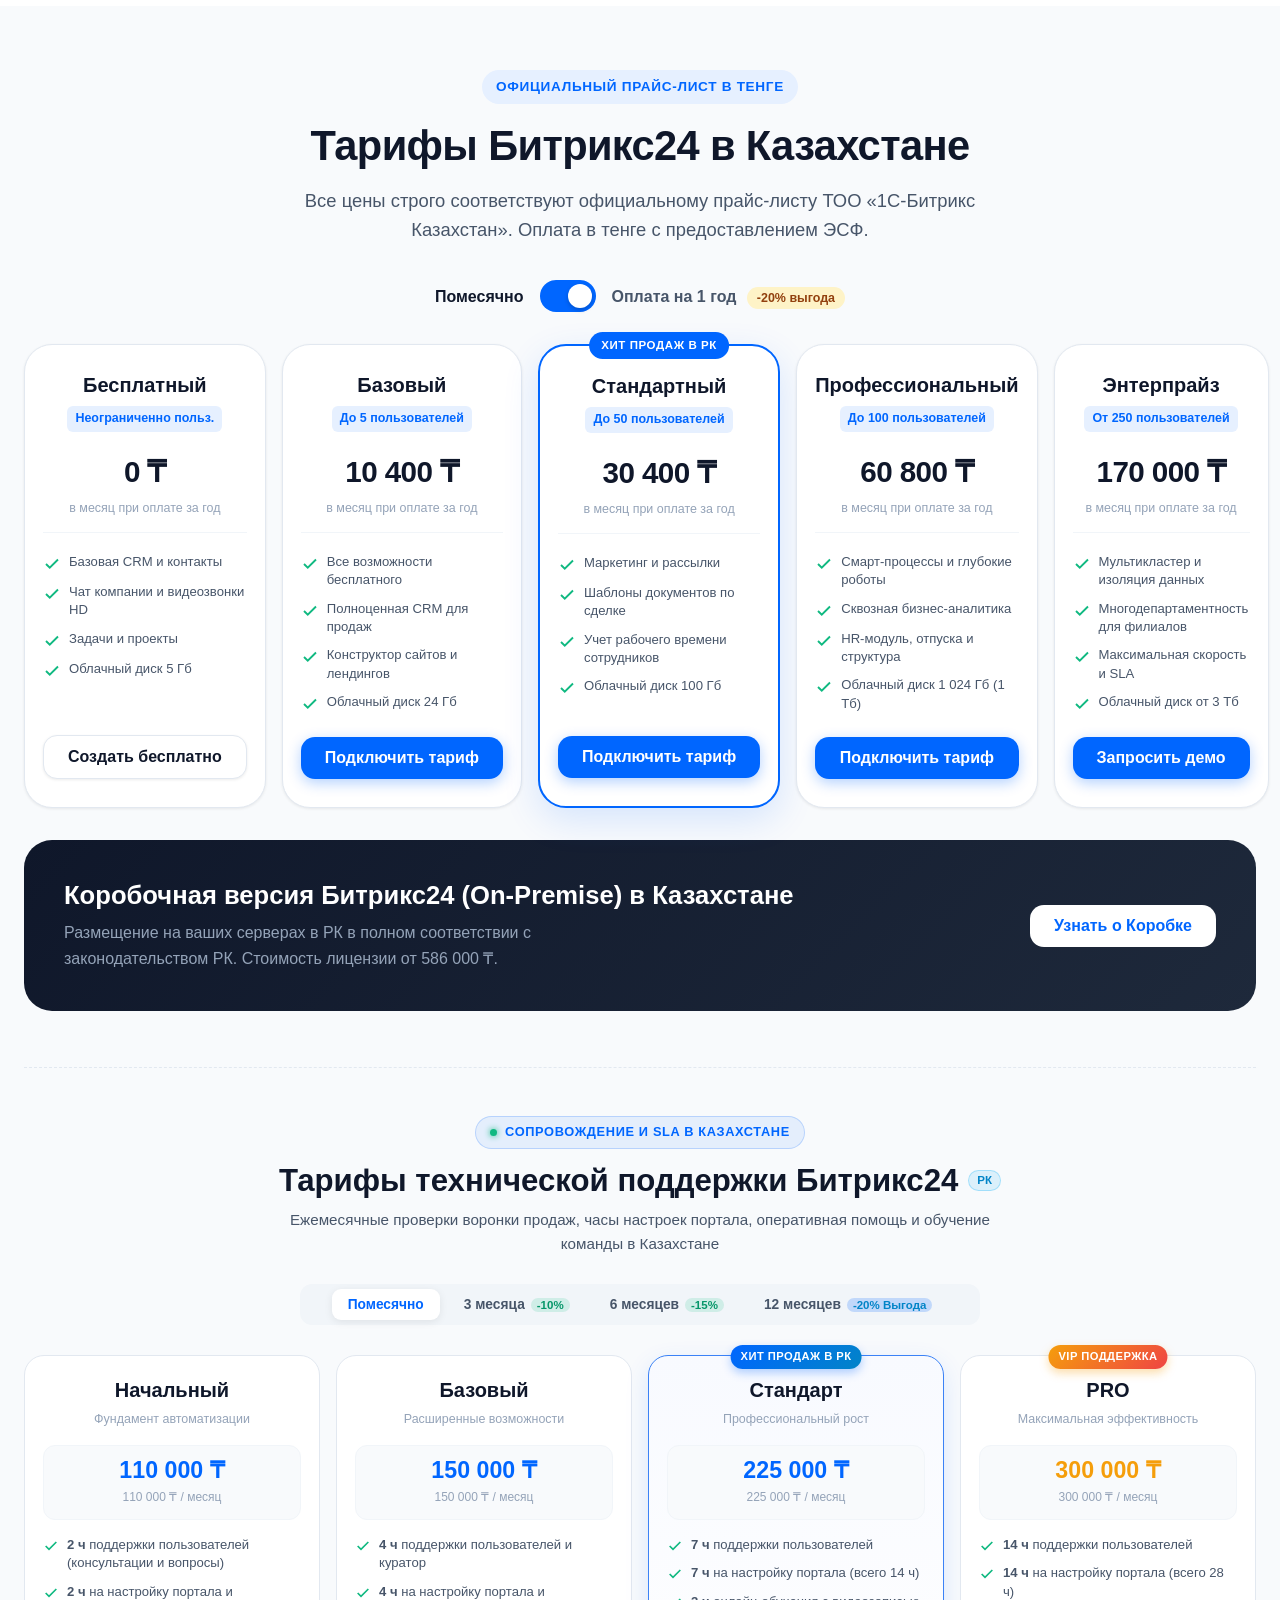
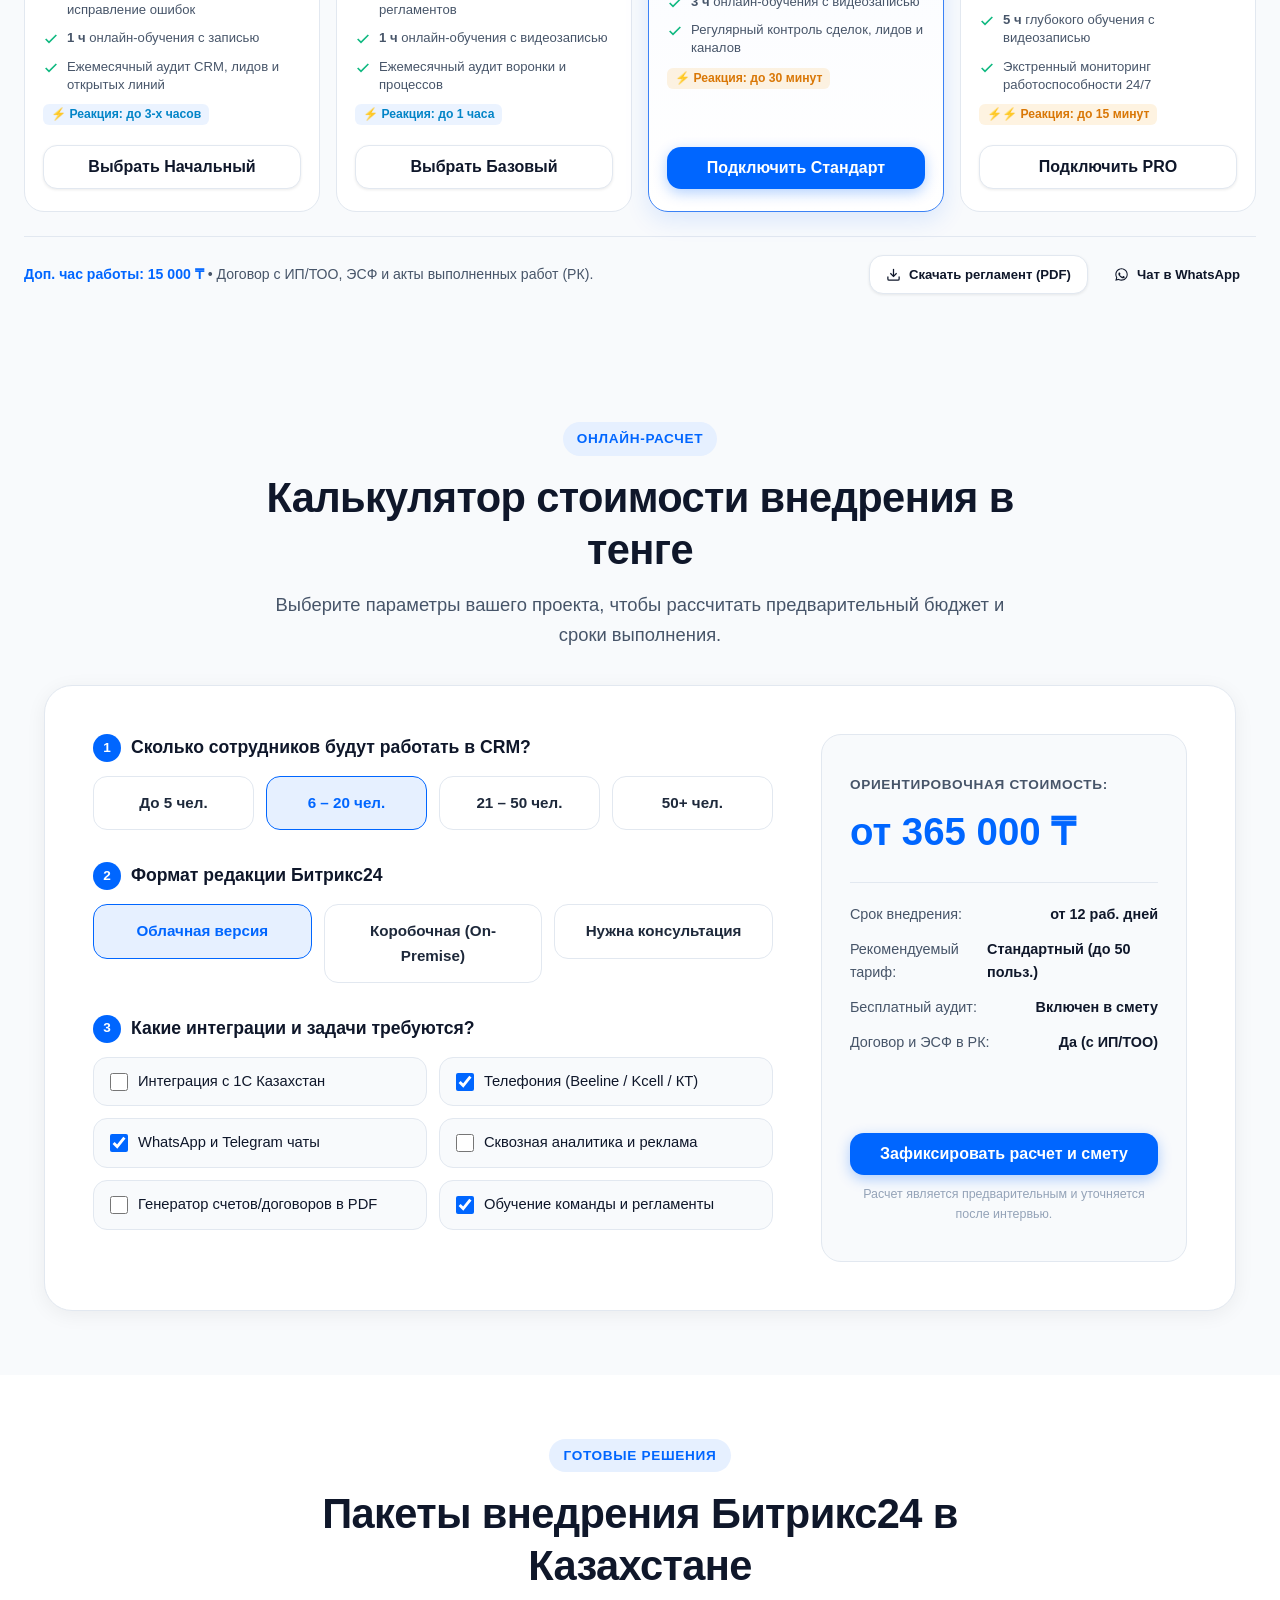
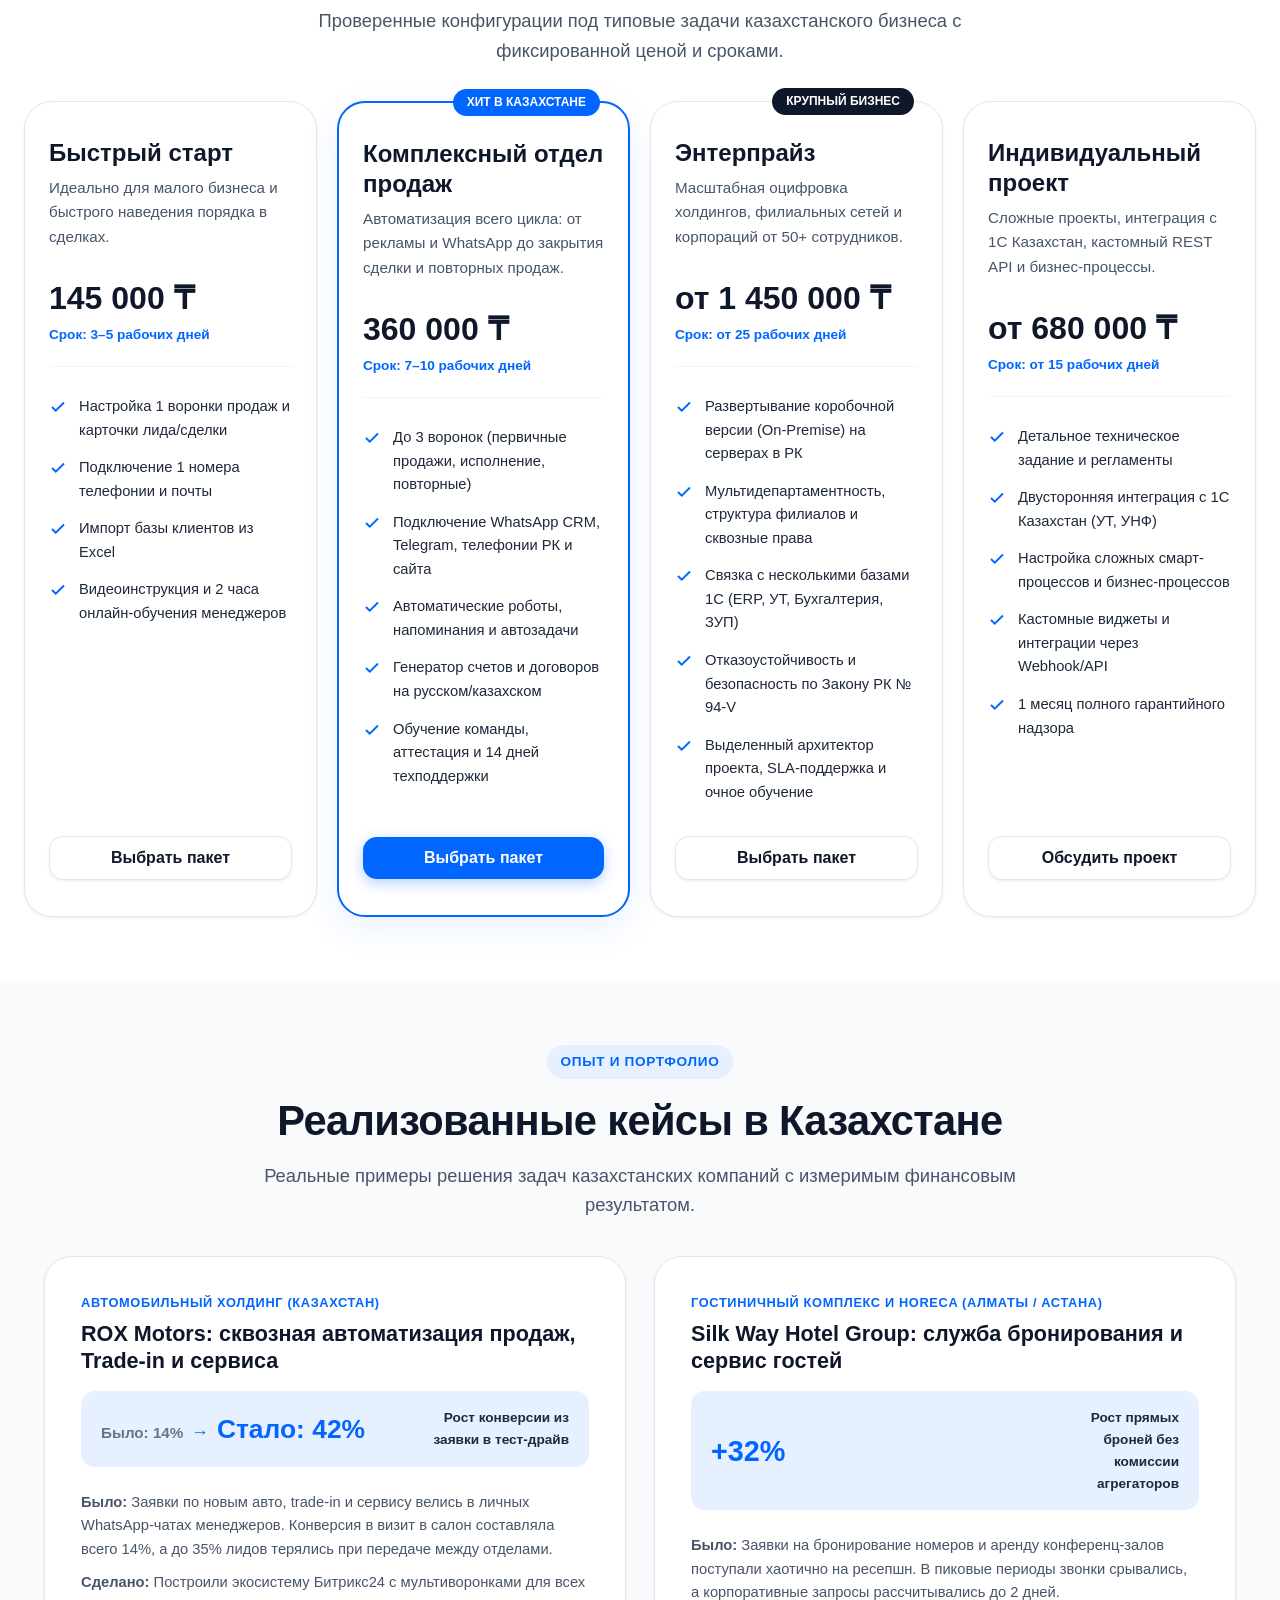
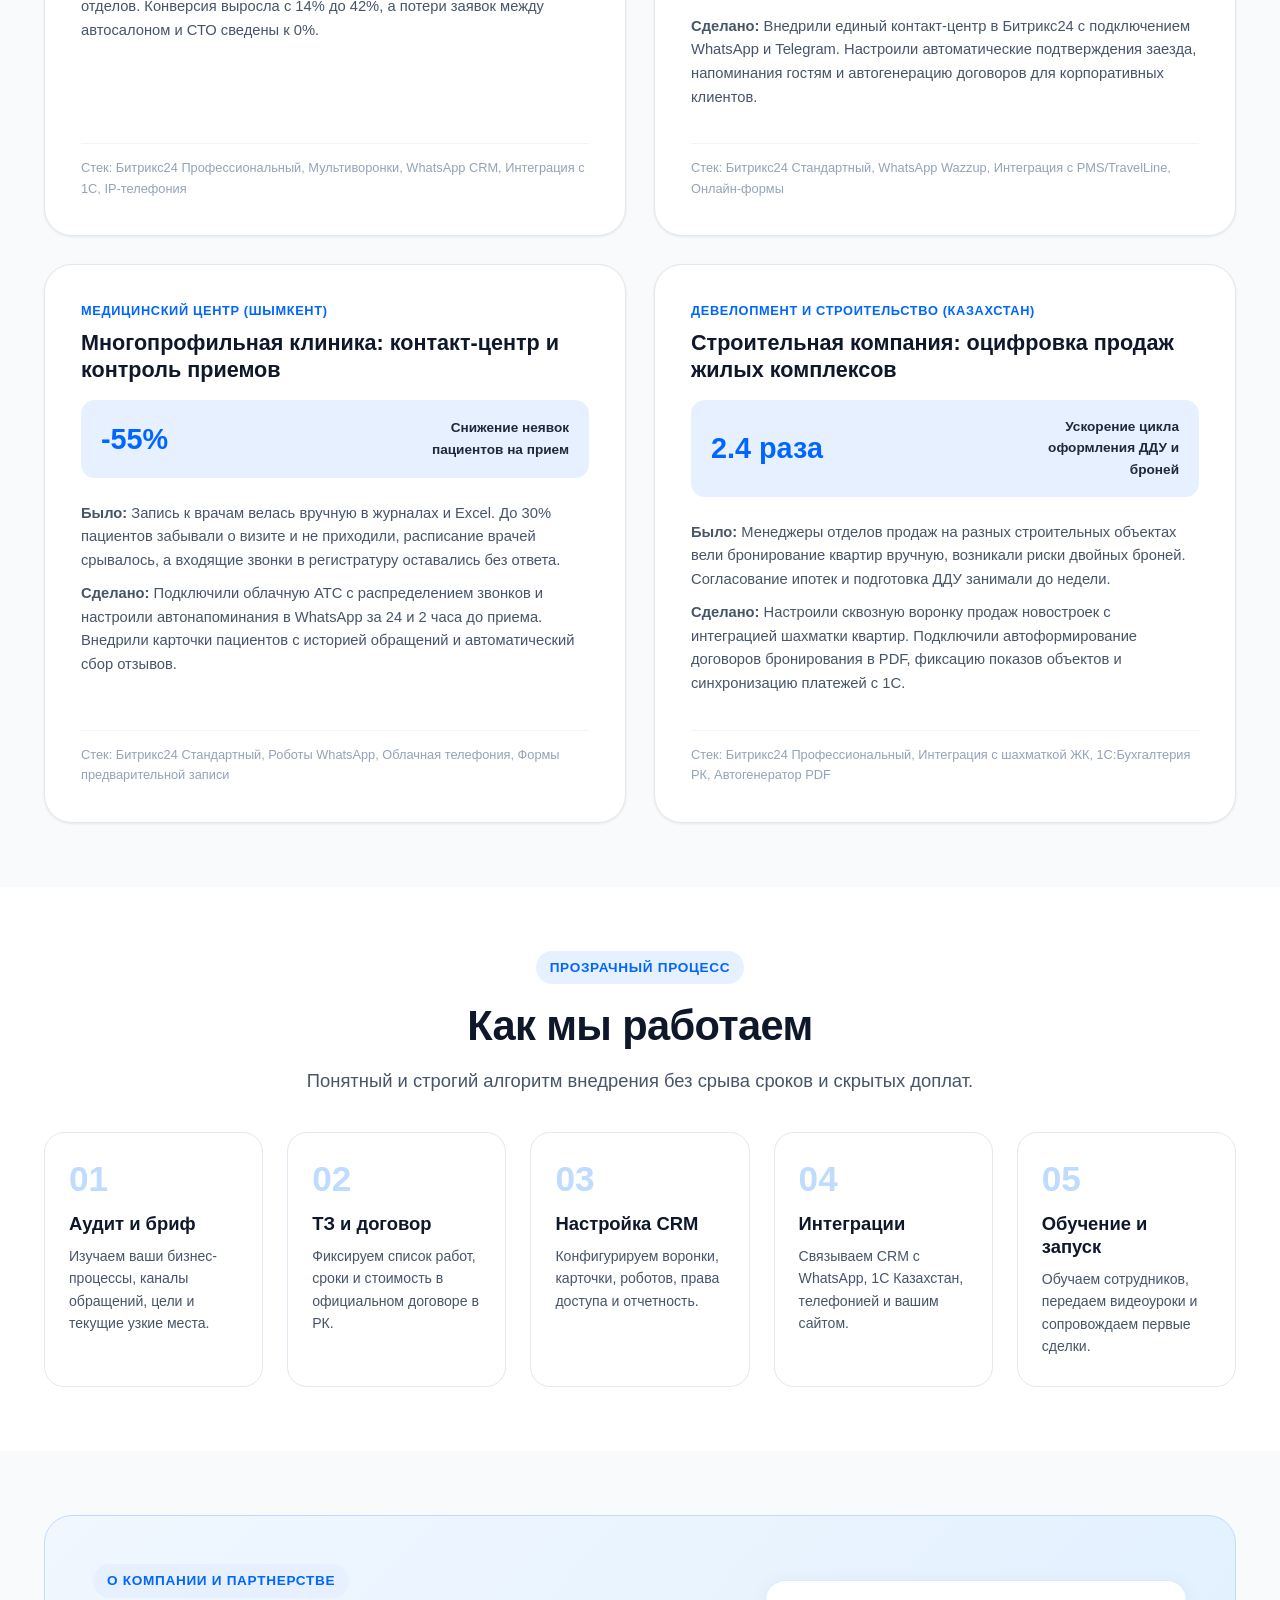
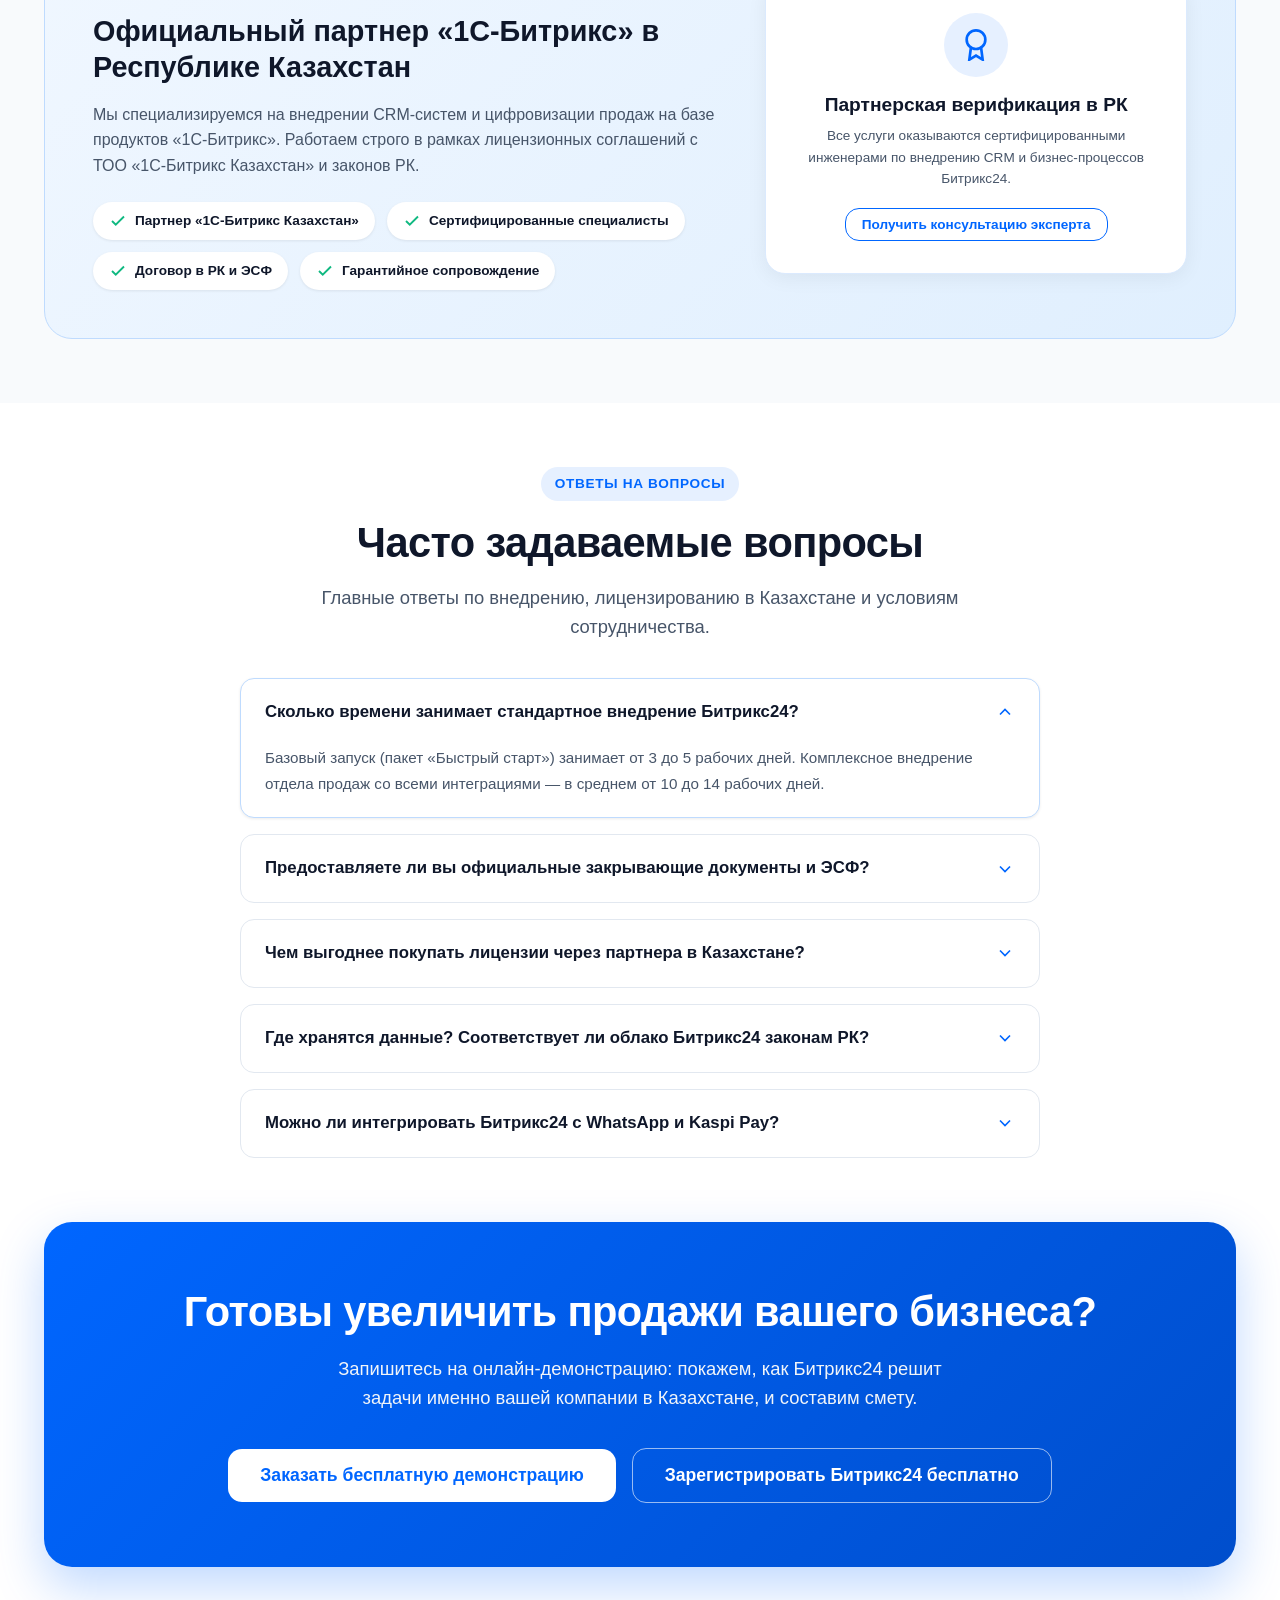
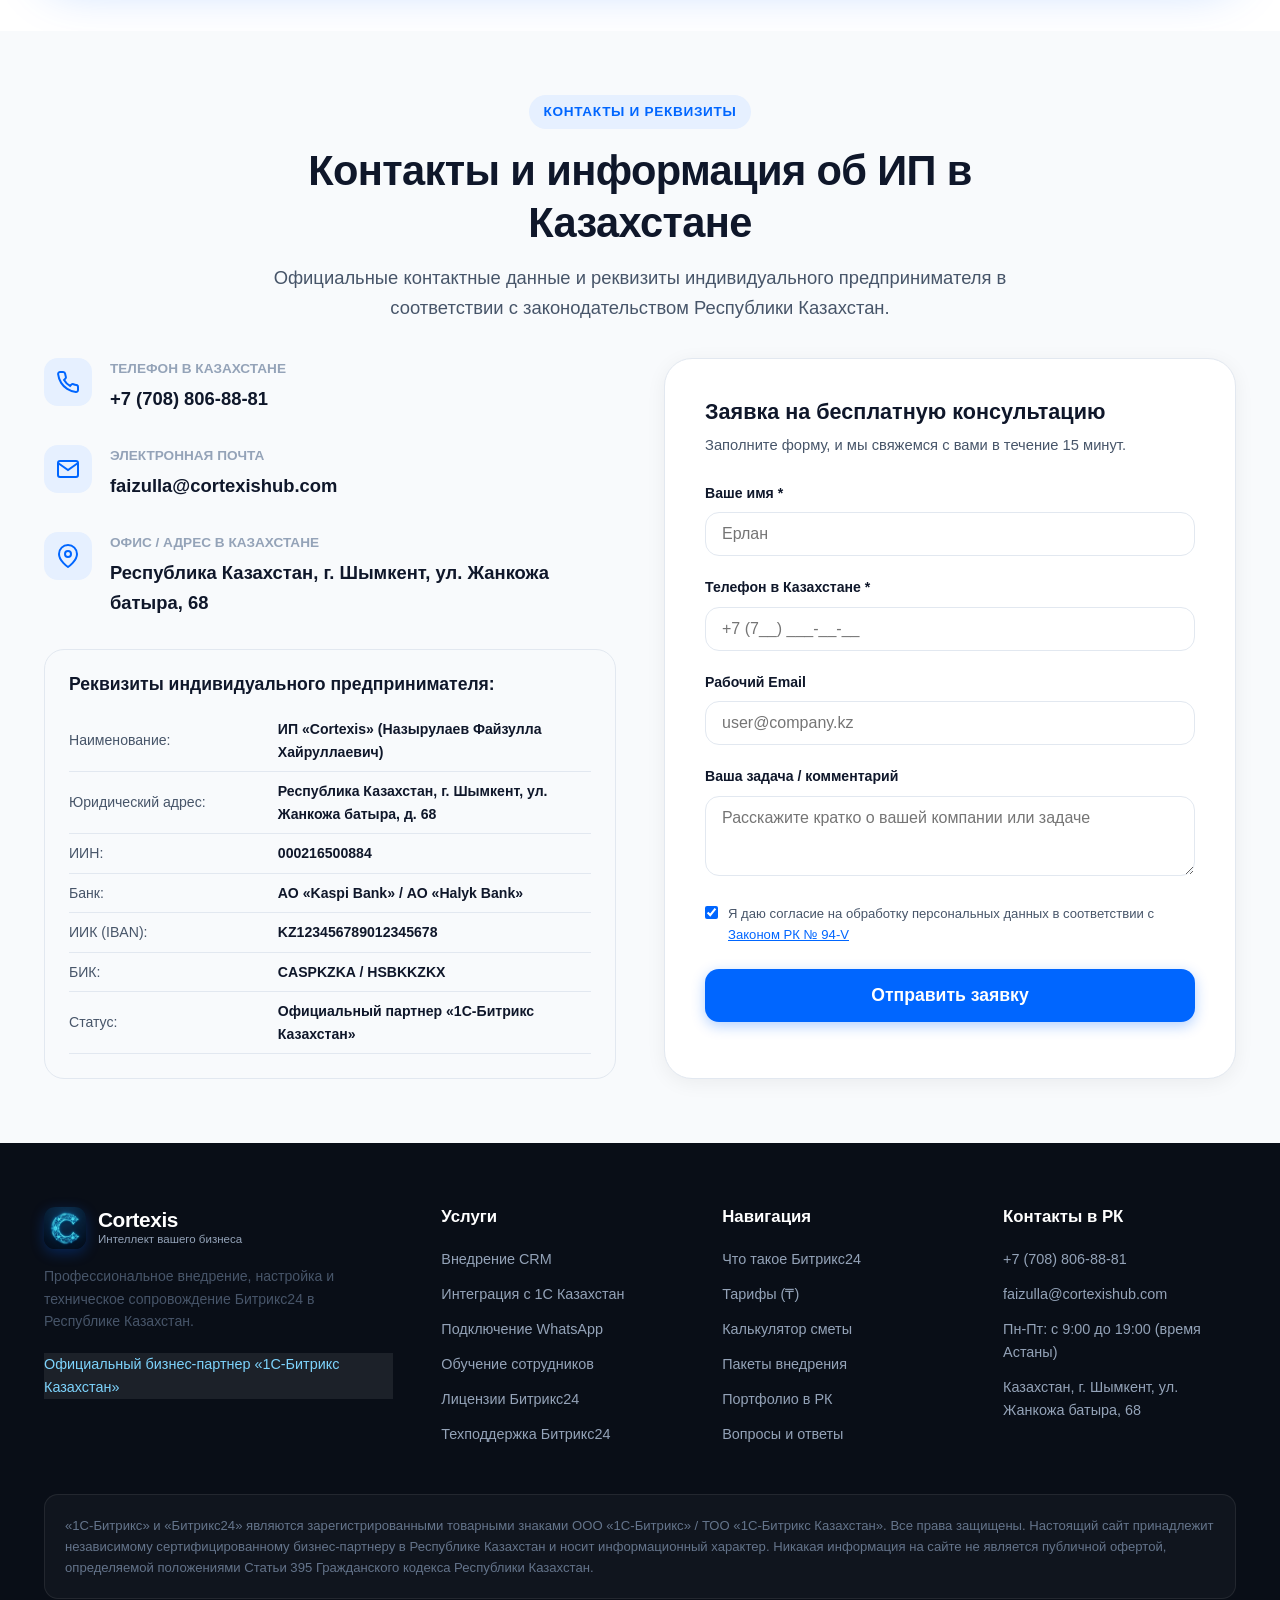
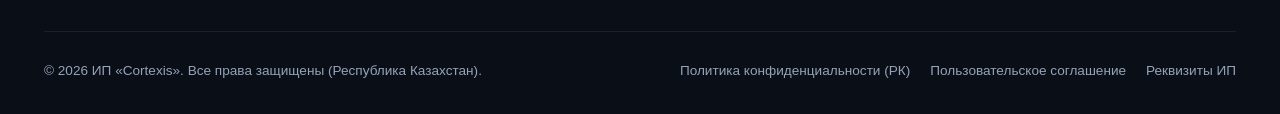
==== commit 6b967820: "Place technical support tariffs as on-page cards directly under Bitrix tariffs" ====
--- a/index.html
+++ b/index.html
@@ -802,22 +802,236 @@
           </button>
         </div>
 
-        <!-- Tech support banner -->
-        <div class="tariffs-banner" style="margin-top: 20px; background: linear-gradient(135deg, #07152f 0%, #0c2754 100%); border: 1px solid rgba(56, 189, 248, 0.35);">
-          <div>
-            <div style="display: inline-flex; align-items: center; gap: 8px; background: rgba(56, 189, 248, 0.15); border: 1px solid rgba(56, 189, 248, 0.3); border-radius: 999px; padding: 4px 12px; font-size: 0.78rem; font-weight: 700; color: #38bdf8; margin-bottom: 8px; text-transform: uppercase; letter-spacing: 0.05em;">
+        <!-- SUPPORT TARIFFS SECTION (ON-PAGE) -->
+        <div class="support-onpage-block" id="support">
+          <div class="section-header" style="text-align: center; margin-bottom: 28px;">
+            <div style="display: inline-flex; align-items: center; gap: 8px; background: rgba(0, 102, 255, 0.08); border: 1px solid rgba(0, 102, 255, 0.2); border-radius: 999px; padding: 5px 14px; font-size: 0.8rem; font-weight: 700; color: var(--primary); margin-bottom: 12px; text-transform: uppercase; letter-spacing: 0.05em;">
               <span style="width: 7px; height: 7px; background: #10b981; border-radius: 50%; box-shadow: 0 0 6px #10b981;"></span>
               Сопровождение и SLA в Казахстане
             </div>
-            <h3>Техническая поддержка и сопровождение Битрикс24</h3>
-            <p>
-              Регламентные проверки воронки продаж, часы настроек, оперативная помощь от 15 минут и обучение команды.
+            <h3 style="font-size: 1.95rem; font-weight: 800; color: var(--dark); margin-bottom: 8px; display: flex; align-items: center; justify-content: center; gap: 10px; flex-wrap: wrap;">
+              Тарифы технической поддержки Битрикс24
+              <span style="font-size: 0.72rem; font-weight: 700; background: rgba(56, 189, 248, 0.15); border: 1px solid rgba(56, 189, 248, 0.35); color: #0284c7; padding: 2px 8px; border-radius: 999px;">РК</span>
+            </h3>
+            <p class="section-desc" style="max-width: 760px; margin: 0 auto; font-size: 0.95rem; color: var(--gray-600);">
+              Ежемесячные проверки воронки продаж, часы настроек портала, оперативная помощь и обучение команды в Казахстане
             </p>
           </div>
-          <button class="btn btn--primary" data-open-modal="support" style="white-space: nowrap; font-size: 0.95rem; padding: 12px 24px; box-shadow: 0 4px 20px rgba(0, 102, 255, 0.4); cursor: pointer;">
-            <svg width="18" height="18" viewBox="0 0 24 24" fill="none" stroke="currentColor" stroke-width="2"><rect x="3" y="3" width="18" height="18" rx="2" ry="2"></rect><line x1="3" y1="9" x2="21" y2="9"></line><line x1="9" y1="21" x2="9" y2="9"></line></svg>
-            Тарифы техподдержки
-          </button>
+
+          <!-- Period Switcher Tabs -->
+          <div class="support-billing-nav" id="supportBillingNav" style="margin: 0 auto 30px auto;">
+            <button type="button" class="support-tab-btn active" data-period="m1">
+              Помесячно
+            </button>
+            <button type="button" class="support-tab-btn" data-period="m3">
+              3 месяца
+              <span class="support-tab-badge">-10%</span>
+            </button>
+            <button type="button" class="support-tab-btn" data-period="m6">
+              6 месяцев
+              <span class="support-tab-badge">-15%</span>
+            </button>
+            <button type="button" class="support-tab-btn" data-period="m12">
+              12 месяцев
+              <span class="support-tab-badge" style="background: rgba(0, 102, 255, 0.2); color: #0284c7; font-weight: 700;">-20% Выгода</span>
+            </button>
+          </div>
+
+          <!-- 4 Support Tariff Cards -->
+          <div class="support-cards-grid">
+            <!-- Card 1: Начальный -->
+            <div class="support-card" id="cardSupportStart">
+              <div>
+                <div class="support-card__header">
+                  <h4 class="support-card__name">Начальный</h4>
+                  <span class="support-card__tag">Фундамент автоматизации</span>
+                </div>
+
+                <div class="support-card__price-box">
+                  <div class="support-card__price" id="supPriceStart">110 000 ₸</div>
+                  <div class="support-card__period" id="supPeriodStart">110 000 ₸ / месяц</div>
+                </div>
+
+                <ul class="support-card__features">
+                  <li>
+                    <svg width="16" height="16" viewBox="0 0 24 24" fill="none" stroke="currentColor" stroke-width="2.5"><polyline points="20 6 9 17 4 12"></polyline></svg>
+                    <span><strong>2 ч</strong> поддержки пользователей (консультации и вопросы)</span>
+                  </li>
+                  <li>
+                    <svg width="16" height="16" viewBox="0 0 24 24" fill="none" stroke="currentColor" stroke-width="2.5"><polyline points="20 6 9 17 4 12"></polyline></svg>
+                    <span><strong>2 ч</strong> на настройку портала и исправление ошибок</span>
+                  </li>
+                  <li>
+                    <svg width="16" height="16" viewBox="0 0 24 24" fill="none" stroke="currentColor" stroke-width="2.5"><polyline points="20 6 9 17 4 12"></polyline></svg>
+                    <span><strong>1 ч</strong> онлайн-обучения с записью</span>
+                  </li>
+                  <li>
+                    <svg width="16" height="16" viewBox="0 0 24 24" fill="none" stroke="currentColor" stroke-width="2.5"><polyline points="20 6 9 17 4 12"></polyline></svg>
+                    <span>Ежемесячный аудит CRM, лидов и открытых линий</span>
+                  </li>
+                  <li>
+                    <span class="support-reaction-pill">⚡ Реакция: до 3-х часов</span>
+                  </li>
+                </ul>
+              </div>
+
+              <div class="support-card__action">
+                <button class="btn btn--secondary" style="width: 100%;" data-select-support-tariff="Начальный">
+                  Выбрать Начальный
+                </button>
+              </div>
+            </div>
+
+            <!-- Card 2: Базовый -->
+            <div class="support-card" id="cardSupportBase">
+              <div>
+                <div class="support-card__header">
+                  <h4 class="support-card__name">Базовый</h4>
+                  <span class="support-card__tag">Расширенные возможности</span>
+                </div>
+
+                <div class="support-card__price-box">
+                  <div class="support-card__price" id="supPriceBase">150 000 ₸</div>
+                  <div class="support-card__period" id="supPeriodBase">150 000 ₸ / месяц</div>
+                </div>
+
+                <ul class="support-card__features">
+                  <li>
+                    <svg width="16" height="16" viewBox="0 0 24 24" fill="none" stroke="currentColor" stroke-width="2.5"><polyline points="20 6 9 17 4 12"></polyline></svg>
+                    <span><strong>4 ч</strong> поддержки пользователей и куратор</span>
+                  </li>
+                  <li>
+                    <svg width="16" height="16" viewBox="0 0 24 24" fill="none" stroke="currentColor" stroke-width="2.5"><polyline points="20 6 9 17 4 12"></polyline></svg>
+                    <span><strong>4 ч</strong> на настройку портала и регламентов</span>
+                  </li>
+                  <li>
+                    <svg width="16" height="16" viewBox="0 0 24 24" fill="none" stroke="currentColor" stroke-width="2.5"><polyline points="20 6 9 17 4 12"></polyline></svg>
+                    <span><strong>1 ч</strong> онлайн-обучения с видеозаписью</span>
+                  </li>
+                  <li>
+                    <svg width="16" height="16" viewBox="0 0 24 24" fill="none" stroke="currentColor" stroke-width="2.5"><polyline points="20 6 9 17 4 12"></polyline></svg>
+                    <span>Ежемесячный аудит воронки и процессов</span>
+                  </li>
+                  <li>
+                    <span class="support-reaction-pill">⚡ Реакция: до 1 часа</span>
+                  </li>
+                </ul>
+              </div>
+
+              <div class="support-card__action">
+                <button class="btn btn--secondary" style="width: 100%;" data-select-support-tariff="Базовый">
+                  Выбрать Базовый
+                </button>
+              </div>
+            </div>
+
+            <!-- Card 3: Стандарт (Featured) -->
+            <div class="support-card support-card--featured" id="cardSupportStandard">
+              <span class="support-card__badge">Хит продаж в РК</span>
+              <div>
+                <div class="support-card__header">
+                  <h4 class="support-card__name">Стандарт</h4>
+                  <span class="support-card__tag">Профессиональный рост</span>
+                </div>
+
+                <div class="support-card__price-box">
+                  <div class="support-card__price" id="supPriceStand">225 000 ₸</div>
+                  <div class="support-card__period" id="supPeriodStand">225 000 ₸ / месяц</div>
+                </div>
+
+                <ul class="support-card__features">
+                  <li>
+                    <svg width="16" height="16" viewBox="0 0 24 24" fill="none" stroke="currentColor" stroke-width="2.5"><polyline points="20 6 9 17 4 12"></polyline></svg>
+                    <span><strong>7 ч</strong> поддержки пользователей</span>
+                  </li>
+                  <li>
+                    <svg width="16" height="16" viewBox="0 0 24 24" fill="none" stroke="currentColor" stroke-width="2.5"><polyline points="20 6 9 17 4 12"></polyline></svg>
+                    <span><strong>7 ч</strong> на настройку портала (всего 14 ч)</span>
+                  </li>
+                  <li>
+                    <svg width="16" height="16" viewBox="0 0 24 24" fill="none" stroke="currentColor" stroke-width="2.5"><polyline points="20 6 9 17 4 12"></polyline></svg>
+                    <span><strong>3 ч</strong> онлайн-обучения с видеозаписью</span>
+                  </li>
+                  <li>
+                    <svg width="16" height="16" viewBox="0 0 24 24" fill="none" stroke="currentColor" stroke-width="2.5"><polyline points="20 6 9 17 4 12"></polyline></svg>
+                    <span>Регулярный контроль сделок, лидов и каналов</span>
+                  </li>
+                  <li>
+                    <span class="support-reaction-pill support-reaction-pill--fast">⚡ Реакция: до 30 минут</span>
+                  </li>
+                </ul>
+              </div>
+
+              <div class="support-card__action">
+                <button class="btn btn--primary" style="width: 100%;" data-select-support-tariff="Стандарт">
+                  Подключить Стандарт
+                </button>
+              </div>
+            </div>
+
+            <!-- Card 4: PRO -->
+            <div class="support-card" id="cardSupportPro">
+              <span class="support-card__badge support-card__badge--pro">VIP Поддержка</span>
+              <div>
+                <div class="support-card__header">
+                  <h4 class="support-card__name">PRO</h4>
+                  <span class="support-card__tag">Максимальная эффективность</span>
+                </div>
+
+                <div class="support-card__price-box">
+                  <div class="support-card__price" id="supPricePro" style="color: #f59e0b;">300 000 ₸</div>
+                  <div class="support-card__period" id="supPeriodPro">300 000 ₸ / месяц</div>
+                </div>
+
+                <ul class="support-card__features">
+                  <li>
+                    <svg width="16" height="16" viewBox="0 0 24 24" fill="none" stroke="currentColor" stroke-width="2.5"><polyline points="20 6 9 17 4 12"></polyline></svg>
+                    <span><strong>14 ч</strong> поддержки пользователей</span>
+                  </li>
+                  <li>
+                    <svg width="16" height="16" viewBox="0 0 24 24" fill="none" stroke="currentColor" stroke-width="2.5"><polyline points="20 6 9 17 4 12"></polyline></svg>
+                    <span><strong>14 ч</strong> на настройку портала (всего 28 ч)</span>
+                  </li>
+                  <li>
+                    <svg width="16" height="16" viewBox="0 0 24 24" fill="none" stroke="currentColor" stroke-width="2.5"><polyline points="20 6 9 17 4 12"></polyline></svg>
+                    <span><strong>5 ч</strong> глубокого обучения с видеозаписью</span>
+                  </li>
+                  <li>
+                    <svg width="16" height="16" viewBox="0 0 24 24" fill="none" stroke="currentColor" stroke-width="2.5"><polyline points="20 6 9 17 4 12"></polyline></svg>
+                    <span>Экстренный мониторинг работоспособности 24/7</span>
+                  </li>
+                  <li>
+                    <span class="support-reaction-pill support-reaction-pill--fast">⚡⚡ Реакция: до 15 минут</span>
+                  </li>
+                </ul>
+              </div>
+
+              <div class="support-card__action">
+                <button class="btn btn--secondary" style="width: 100%;" data-select-support-tariff="PRO">
+                  Подключить PRO
+                </button>
+              </div>
+            </div>
+          </div>
+
+          <!-- Support Bottom Bar -->
+          <div class="support-modal-footer" style="margin-top: 24px;">
+            <div class="support-modal-footer__left">
+              <div style="font-size: 0.88rem; line-height: 1.4;">
+                <strong style="color: var(--primary);">Доп. час работы: 15 000 ₸</strong> • Договор с ИП/ТОО, ЭСФ и акты выполненных работ (РК).
+              </div>
+            </div>
+            <div class="support-modal-footer__right">
+              <a href="Cortexis_Tech_Support_Tariffs.pdf" download class="btn btn--secondary" style="font-size: 0.82rem; padding: 8px 16px;">
+                <svg width="15" height="15" viewBox="0 0 24 24" fill="none" stroke="currentColor" stroke-width="2"><path d="M21 15v4a2 2 0 0 1-2 2H5a2 2 0 0 1-2-2v-4"></path><polyline points="7 10 12 15 17 10"></polyline><line x1="12" y1="15" x2="12" y2="3"></line></svg>
+                Скачать регламент (PDF)
+              </a>
+              <a href="https://wa.me/77088068881?text=%D0%97%D0%B4%D1%80%D0%B0%D0%B2%D1%81%D1%82%D0%B2%D1%83%D0%B9%D1%82%D0%B5!%20%D0%98%D0%BD%D1%82%D0%B5%D1%80%D0%B5%D1%81%D1%83%D0%B5%D1%82%20%D1%82%D0%B5%D1%85%D0%BF%D0%BE%D0%B4%D0%B4%D0%B5%D1%80%D0%B6%D0%BA%D0%B0%20%D0%91%D0%B8%D1%82%D1%80%D0%B8%D0%BA%D1%8124" target="_blank" rel="noopener noreferrer" class="btn btn--wa" style="font-size: 0.82rem; padding: 8px 16px;">
+                <svg width="15" height="15" viewBox="0 0 24 24" fill="currentColor"><path d="M12.04 2c-5.46 0-9.91 4.45-9.91 9.91 0 1.75.46 3.45 1.32 4.95L2.05 22l5.25-1.38c1.45.79 3.08 1.21 4.74 1.21 5.46 0 9.91-4.45 9.91-9.91 0-2.65-1.03-5.14-2.9-7.01A9.816 9.816 0 0 0 12.04 2m.01 1.67c4.54 0 8.24 3.7 8.24 8.24 0 2.2-.86 4.28-2.42 5.84a8.17 8.17 0 0 1-5.82 2.41h-.01c-1.46 0-2.89-.39-4.14-1.13l-.3-.18-3.08.81.82-3-.2-.31a8.16 8.16 0 0 1-1.25-4.44c0-4.54 3.7-8.24 8.24-8.24m4.52 11.66c-.25-.13-1.47-.72-1.7-.81-.23-.08-.39-.13-.56.13-.17.25-.64.81-.79.97-.14.17-.29.19-.54.06-.25-.13-1.06-.39-2.02-1.24-.75-.67-1.25-1.49-1.4-1.74-.14-.25-.02-.39.11-.51.11-.11.25-.29.37-.43.13-.15.17-.25.25-.42.08-.17.04-.31-.02-.44-.06-.13-.56-1.35-.77-1.85-.2-.49-.41-.42-.56-.43h-.48c-.17 0-.44.06-.67.31-.23.25-.88.86-.88 2.1 0 1.24.9 2.44 1.03 2.61.13.17 1.77 2.7 4.29 3.79.6.26 1.07.41 1.43.53.6.19 1.15.16 1.58.1.48-.07 1.47-.6 1.68-1.18.21-.58.21-1.07.15-1.18-.07-.1-.23-.17-.48-.29z"/></svg>
+                Чат в WhatsApp
+              </a>
+            </div>
+          </div>
         </div>
       </div>
     </section>
@@ -1533,7 +1747,7 @@
             <li><a href="#services">Подключение WhatsApp</a></li>
             <li><a href="#services">Обучение сотрудников</a></li>
             <li><a href="#tariffs">Лицензии Битрикс24</a></li>
-            <li><a href="#support" data-open-modal="support">Техподдержка Битрикс24</a></li>
+            <li><a href="#support">Техподдержка Битрикс24</a></li>
           </ul>
         </div>
 
@@ -1695,239 +1909,6 @@
     </div>
   </dialog>
 
-  <!-- NATIVE MODAL 3: TECHNICAL SUPPORT TARIFFS -->
-  <dialog id="modalSupport" class="modal-dialog--xl" closedby="any" aria-labelledby="modalSupportTitle">
-    <div class="modal-header">
-      <div>
-        <h3 class="modal-title" id="modalSupportTitle" style="display: flex; align-items: center; gap: 10px;">
-          Тарифы технической поддержки Битрикс24
-          <span style="font-size: 0.72rem; font-weight: 700; background: rgba(56, 189, 248, 0.15); border: 1px solid rgba(56, 189, 248, 0.35); color: #38bdf8; padding: 2px 8px; border-radius: 999px;">РК</span>
-        </h3>
-        <p class="support-modal-header-desc">
-          Ежемесячные проверки воронки продаж, часы настроек портала, оперативная помощь и обучение команды в Казахстане
-        </p>
-      </div>
-      <button class="modal-close-btn" data-dialog-close aria-label="Закрыть модальное окно">&times;</button>
-    </div>
-
-    <div class="modal-body">
-      <!-- Period Switcher Tabs -->
-      <div class="support-billing-nav" id="supportBillingNav">
-        <button type="button" class="support-tab-btn" data-period="m1">
-          Помесячно
-        </button>
-        <button type="button" class="support-tab-btn" data-period="m3">
-          3 месяца
-          <span class="support-tab-badge">-10%</span>
-        </button>
-        <button type="button" class="support-tab-btn" data-period="m6">
-          6 месяцев
-          <span class="support-tab-badge">-15%</span>
-        </button>
-        <button type="button" class="support-tab-btn active" data-period="m12">
-          12 месяцев
-          <span class="support-tab-badge" style="background: rgba(0, 102, 255, 0.2); color: #0284c7; font-weight: 700;">-20% Выгода</span>
-        </button>
-      </div>
-
-      <!-- 4 Support Tariff Cards -->
-      <div class="support-cards-grid">
-        <!-- Card 1: Начальный -->
-        <div class="support-card" id="cardSupportStart">
-          <div>
-            <div class="support-card__header">
-              <h4 class="support-card__name">Начальный</h4>
-              <span class="support-card__tag">Фундамент автоматизации</span>
-            </div>
-
-            <div class="support-card__price-box">
-              <div class="support-card__price" id="supPriceStart">88 000 ₸</div>
-              <div class="support-card__period" id="supPeriodStart">в месяц при оплате за год</div>
-            </div>
-
-            <ul class="support-card__features">
-              <li>
-                <svg width="16" height="16" viewBox="0 0 24 24" fill="none" stroke="currentColor" stroke-width="2.5"><polyline points="20 6 9 17 4 12"></polyline></svg>
-                <span><strong>2 ч</strong> поддержки пользователей (консультации и вопросы)</span>
-              </li>
-              <li>
-                <svg width="16" height="16" viewBox="0 0 24 24" fill="none" stroke="currentColor" stroke-width="2.5"><polyline points="20 6 9 17 4 12"></polyline></svg>
-                <span><strong>2 ч</strong> на настройку портала и исправление ошибок</span>
-              </li>
-              <li>
-                <svg width="16" height="16" viewBox="0 0 24 24" fill="none" stroke="currentColor" stroke-width="2.5"><polyline points="20 6 9 17 4 12"></polyline></svg>
-                <span><strong>1 ч</strong> онлайн-обучения с записью</span>
-              </li>
-              <li>
-                <svg width="16" height="16" viewBox="0 0 24 24" fill="none" stroke="currentColor" stroke-width="2.5"><polyline points="20 6 9 17 4 12"></polyline></svg>
-                <span>Ежемесячный аудит CRM, лидов и открытых линий</span>
-              </li>
-              <li>
-                <span class="support-reaction-pill">⚡ Реакция: до 3-х часов</span>
-              </li>
-            </ul>
-          </div>
-
-          <div class="support-card__action">
-            <button class="btn btn--secondary" style="width: 100%;" data-select-support-tariff="Начальный">
-              Выбрать Начальный
-            </button>
-          </div>
-        </div>
-
-        <!-- Card 2: Базовый -->
-        <div class="support-card" id="cardSupportBase">
-          <div>
-            <div class="support-card__header">
-              <h4 class="support-card__name">Базовый</h4>
-              <span class="support-card__tag">Расширенные возможности</span>
-            </div>
-
-            <div class="support-card__price-box">
-              <div class="support-card__price" id="supPriceBase">120 000 ₸</div>
-              <div class="support-card__period" id="supPeriodBase">в месяц при оплате за год</div>
-            </div>
-
-            <ul class="support-card__features">
-              <li>
-                <svg width="16" height="16" viewBox="0 0 24 24" fill="none" stroke="currentColor" stroke-width="2.5"><polyline points="20 6 9 17 4 12"></polyline></svg>
-                <span><strong>4 ч</strong> поддержки пользователей и куратор</span>
-              </li>
-              <li>
-                <svg width="16" height="16" viewBox="0 0 24 24" fill="none" stroke="currentColor" stroke-width="2.5"><polyline points="20 6 9 17 4 12"></polyline></svg>
-                <span><strong>4 ч</strong> на настройку портала и регламентов</span>
-              </li>
-              <li>
-                <svg width="16" height="16" viewBox="0 0 24 24" fill="none" stroke="currentColor" stroke-width="2.5"><polyline points="20 6 9 17 4 12"></polyline></svg>
-                <span><strong>1 ч</strong> онлайн-обучения с видеозаписью</span>
-              </li>
-              <li>
-                <svg width="16" height="16" viewBox="0 0 24 24" fill="none" stroke="currentColor" stroke-width="2.5"><polyline points="20 6 9 17 4 12"></polyline></svg>
-                <span>Ежемесячный аудит воронки и процессов</span>
-              </li>
-              <li>
-                <span class="support-reaction-pill">⚡ Реакция: до 1 часа</span>
-              </li>
-            </ul>
-          </div>
-
-          <div class="support-card__action">
-            <button class="btn btn--secondary" style="width: 100%;" data-select-support-tariff="Базовый">
-              Выбрать Базовый
-            </button>
-          </div>
-        </div>
-
-        <!-- Card 3: Стандарт (Featured) -->
-        <div class="support-card support-card--featured" id="cardSupportStandard">
-          <span class="support-card__badge">Хит продаж в РК</span>
-          <div>
-            <div class="support-card__header">
-              <h4 class="support-card__name">Стандарт</h4>
-              <span class="support-card__tag">Профессиональный рост</span>
-            </div>
-
-            <div class="support-card__price-box">
-              <div class="support-card__price" id="supPriceStand">180 000 ₸</div>
-              <div class="support-card__period" id="supPeriodStand">в месяц при оплате за год</div>
-            </div>
-
-            <ul class="support-card__features">
-              <li>
-                <svg width="16" height="16" viewBox="0 0 24 24" fill="none" stroke="currentColor" stroke-width="2.5"><polyline points="20 6 9 17 4 12"></polyline></svg>
-                <span><strong>7 ч</strong> поддержки пользователей</span>
-              </li>
-              <li>
-                <svg width="16" height="16" viewBox="0 0 24 24" fill="none" stroke="currentColor" stroke-width="2.5"><polyline points="20 6 9 17 4 12"></polyline></svg>
-                <span><strong>7 ч</strong> на настройку портала (всего 14 ч)</span>
-              </li>
-              <li>
-                <svg width="16" height="16" viewBox="0 0 24 24" fill="none" stroke="currentColor" stroke-width="2.5"><polyline points="20 6 9 17 4 12"></polyline></svg>
-                <span><strong>3 ч</strong> онлайн-обучения с видеозаписью</span>
-              </li>
-              <li>
-                <svg width="16" height="16" viewBox="0 0 24 24" fill="none" stroke="currentColor" stroke-width="2.5"><polyline points="20 6 9 17 4 12"></polyline></svg>
-                <span>Регулярный контроль сделок, лидов и каналов</span>
-              </li>
-              <li>
-                <span class="support-reaction-pill support-reaction-pill--fast">⚡ Реакция: до 30 минут</span>
-              </li>
-            </ul>
-          </div>
-
-          <div class="support-card__action">
-            <button class="btn btn--primary" style="width: 100%;" data-select-support-tariff="Стандарт">
-              Подключить Стандарт
-            </button>
-          </div>
-        </div>
-
-        <!-- Card 4: PRO -->
-        <div class="support-card" id="cardSupportPro">
-          <span class="support-card__badge support-card__badge--pro">VIP Поддержка</span>
-          <div>
-            <div class="support-card__header">
-              <h4 class="support-card__name">PRO</h4>
-              <span class="support-card__tag">Максимальная эффективность</span>
-            </div>
-
-            <div class="support-card__price-box">
-              <div class="support-card__price" id="supPricePro" style="color: #f59e0b;">200 000 ₸</div>
-              <div class="support-card__period" id="supPeriodPro">в месяц при оплате за год</div>
-            </div>
-
-            <ul class="support-card__features">
-              <li>
-                <svg width="16" height="16" viewBox="0 0 24 24" fill="none" stroke="currentColor" stroke-width="2.5"><polyline points="20 6 9 17 4 12"></polyline></svg>
-                <span><strong>14 ч</strong> поддержки пользователей</span>
-              </li>
-              <li>
-                <svg width="16" height="16" viewBox="0 0 24 24" fill="none" stroke="currentColor" stroke-width="2.5"><polyline points="20 6 9 17 4 12"></polyline></svg>
-                <span><strong>14 ч</strong> на настройку портала (всего 28 ч)</span>
-              </li>
-              <li>
-                <svg width="16" height="16" viewBox="0 0 24 24" fill="none" stroke="currentColor" stroke-width="2.5"><polyline points="20 6 9 17 4 12"></polyline></svg>
-                <span><strong>5 ч</strong> глубокого обучения с видеозаписью</span>
-              </li>
-              <li>
-                <svg width="16" height="16" viewBox="0 0 24 24" fill="none" stroke="currentColor" stroke-width="2.5"><polyline points="20 6 9 17 4 12"></polyline></svg>
-                <span>Экстренный мониторинг работоспособности 24/7</span>
-              </li>
-              <li>
-                <span class="support-reaction-pill support-reaction-pill--fast">⚡⚡ Реакция: до 15 минут</span>
-              </li>
-            </ul>
-          </div>
-
-          <div class="support-card__action">
-            <button class="btn btn--secondary" style="width: 100%;" data-select-support-tariff="PRO">
-              Подключить PRO
-            </button>
-          </div>
-        </div>
-      </div>
-
-      <!-- Support Modal Bottom Bar -->
-      <div class="support-modal-footer">
-        <div class="support-modal-footer__left">
-          <div style="font-size: 0.85rem; line-height: 1.4;">
-            <strong style="color: var(--primary);">Доп. час работы: 15 000 ₸</strong> • Договор с ИП/ТОО, ЭСФ и акты выполненных работ (РК).
-          </div>
-        </div>
-        <div class="support-modal-footer__right">
-          <a href="Cortexis_Tech_Support_Tariffs.pdf" download class="btn btn--secondary" style="font-size: 0.82rem; padding: 7px 14px;">
-            <svg width="15" height="15" viewBox="0 0 24 24" fill="none" stroke="currentColor" stroke-width="2"><path d="M21 15v4a2 2 0 0 1-2 2H5a2 2 0 0 1-2-2v-4"></path><polyline points="7 10 12 15 17 10"></polyline><line x1="12" y1="15" x2="12" y2="3"></line></svg>
-            Скачать регламент (PDF)
-          </a>
-          <a href="https://wa.me/77088068881?text=%D0%97%D0%B4%D1%80%D0%B0%D0%B2%D1%81%D1%82%D0%B2%D1%83%D0%B9%D1%82%D0%B5!%20%D0%98%D0%BD%D1%82%D0%B5%D1%80%D0%B5%D1%81%D1%83%D0%B5%D1%82%20%D1%82%D0%B5%D1%85%D0%BF%D0%BE%D0%B4%D0%B4%D0%B5%D1%80%D0%B6%D0%BA%D0%B0%20%D0%91%D0%B8%D1%82%D1%80%D0%B8%D0%BA%D1%8124" target="_blank" rel="noopener noreferrer" class="btn btn--wa" style="font-size: 0.82rem; padding: 7px 14px;">
-            <svg width="15" height="15" viewBox="0 0 24 24" fill="currentColor"><path d="M12.04 2c-5.46 0-9.91 4.45-9.91 9.91 0 1.75.46 3.45 1.32 4.95L2.05 22l5.25-1.38c1.45.79 3.08 1.21 4.74 1.21 5.46 0 9.91-4.45 9.91-9.91 0-2.65-1.03-5.14-2.9-7.01A9.816 9.816 0 0 0 12.04 2m.01 1.67c4.54 0 8.24 3.7 8.24 8.24 0 2.2-.86 4.28-2.42 5.84a8.17 8.17 0 0 1-5.82 2.41h-.01c-1.46 0-2.89-.39-4.14-1.13l-.3-.18-3.08.81.82-3-.2-.31a8.16 8.16 0 0 1-1.25-4.44c0-4.54 3.7-8.24 8.24-8.24m4.52 11.66c-.25-.13-1.47-.72-1.7-.81-.23-.08-.39-.13-.56.13-.17.25-.64.81-.79.97-.14.17-.29.19-.54.06-.25-.13-1.06-.39-2.02-1.24-.75-.67-1.25-1.49-1.4-1.74-.14-.25-.02-.39.11-.51.11-.11.25-.29.37-.43.13-.15.17-.25.25-.42.08-.17.04-.31-.02-.44-.06-.13-.56-1.35-.77-1.85-.2-.49-.41-.42-.56-.43h-.48c-.17 0-.44.06-.67.31-.23.25-.88.86-.88 2.1 0 1.24.9 2.44 1.03 2.61.13.17 1.77 2.7 4.29 3.79.6.26 1.07.41 1.43.53.6.19 1.15.16 1.58.1.48-.07 1.47-.6 1.68-1.18.21-.58.21-1.07.15-1.18-.07-.1-.23-.17-.48-.29z"/></svg>
-            Чат в WhatsApp
-          </a>
-        </div>
-      </div>
-    </div>
-  </dialog>
-
   <!-- COOKIE CONSENT BANNER -->
   <div class="cookie-banner" id="cookieBanner">
     <div class="cookie-text">
--- a/styles.css
+++ b/styles.css
@@ -1767,6 +1767,17 @@
 }
 
 /* Support Tariffs Modal Grid & Components */
+/* On-Page Support Tariffs Block */
+.support-onpage-block {
+  margin-top: 56px;
+  padding-top: 48px;
+  border-top: 1px dashed var(--gray-200);
+}
+
+[data-theme="dark"] .support-onpage-block {
+  border-top-color: #1e2f52;
+}
+
 .support-modal-header-desc {
   font-size: 0.88rem;
   color: var(--gray-600);
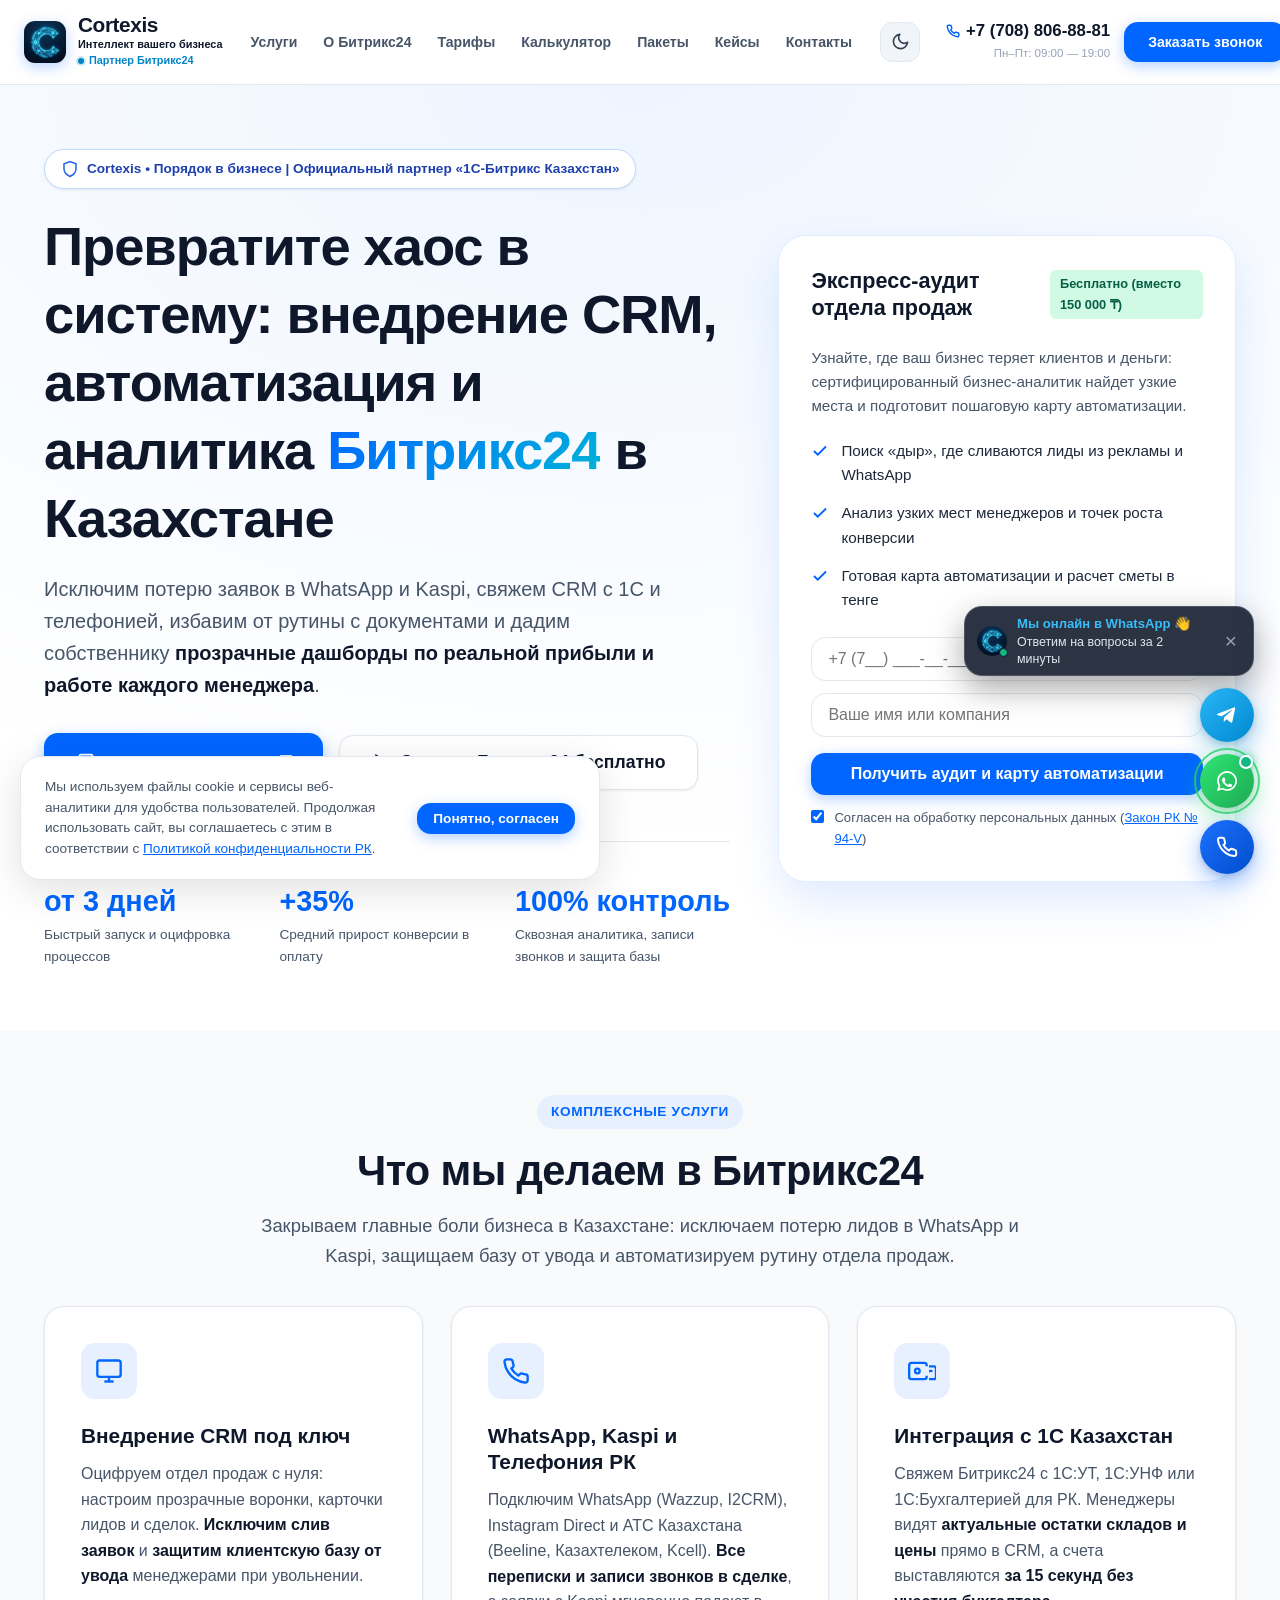
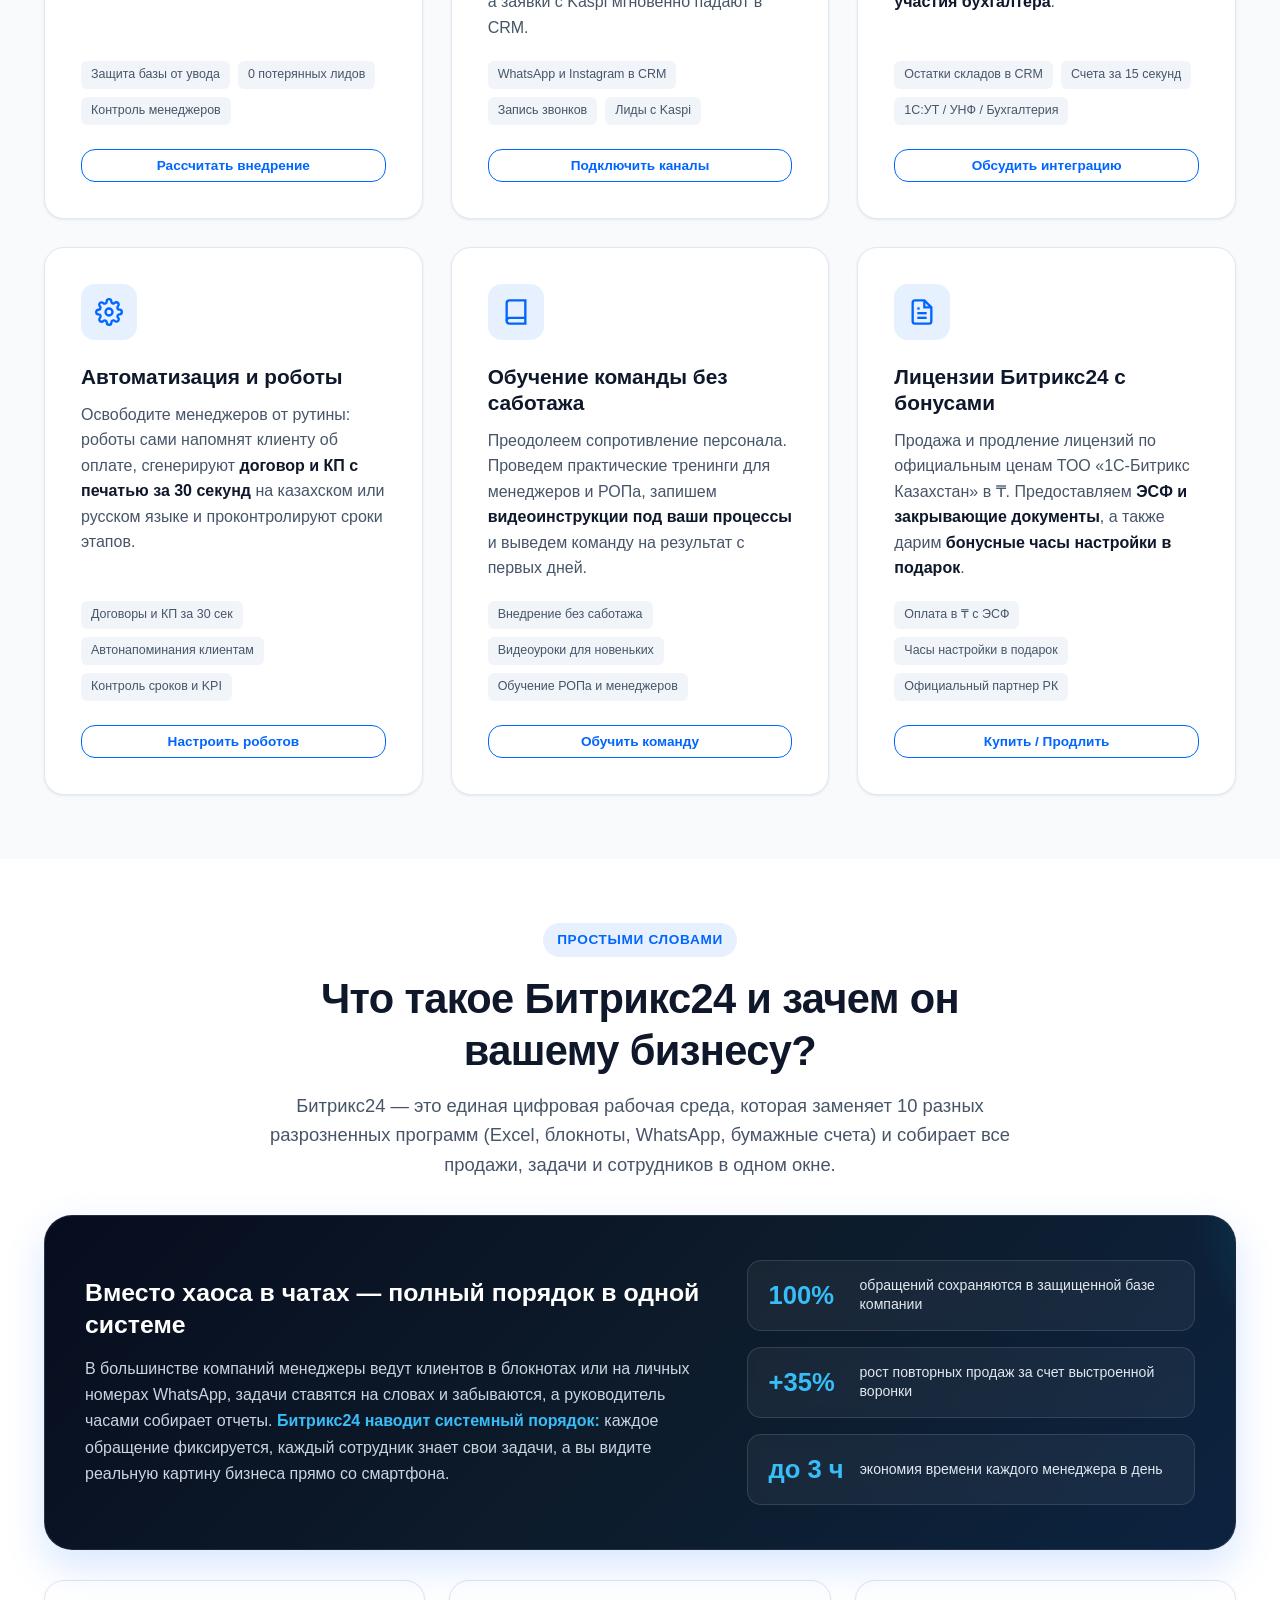
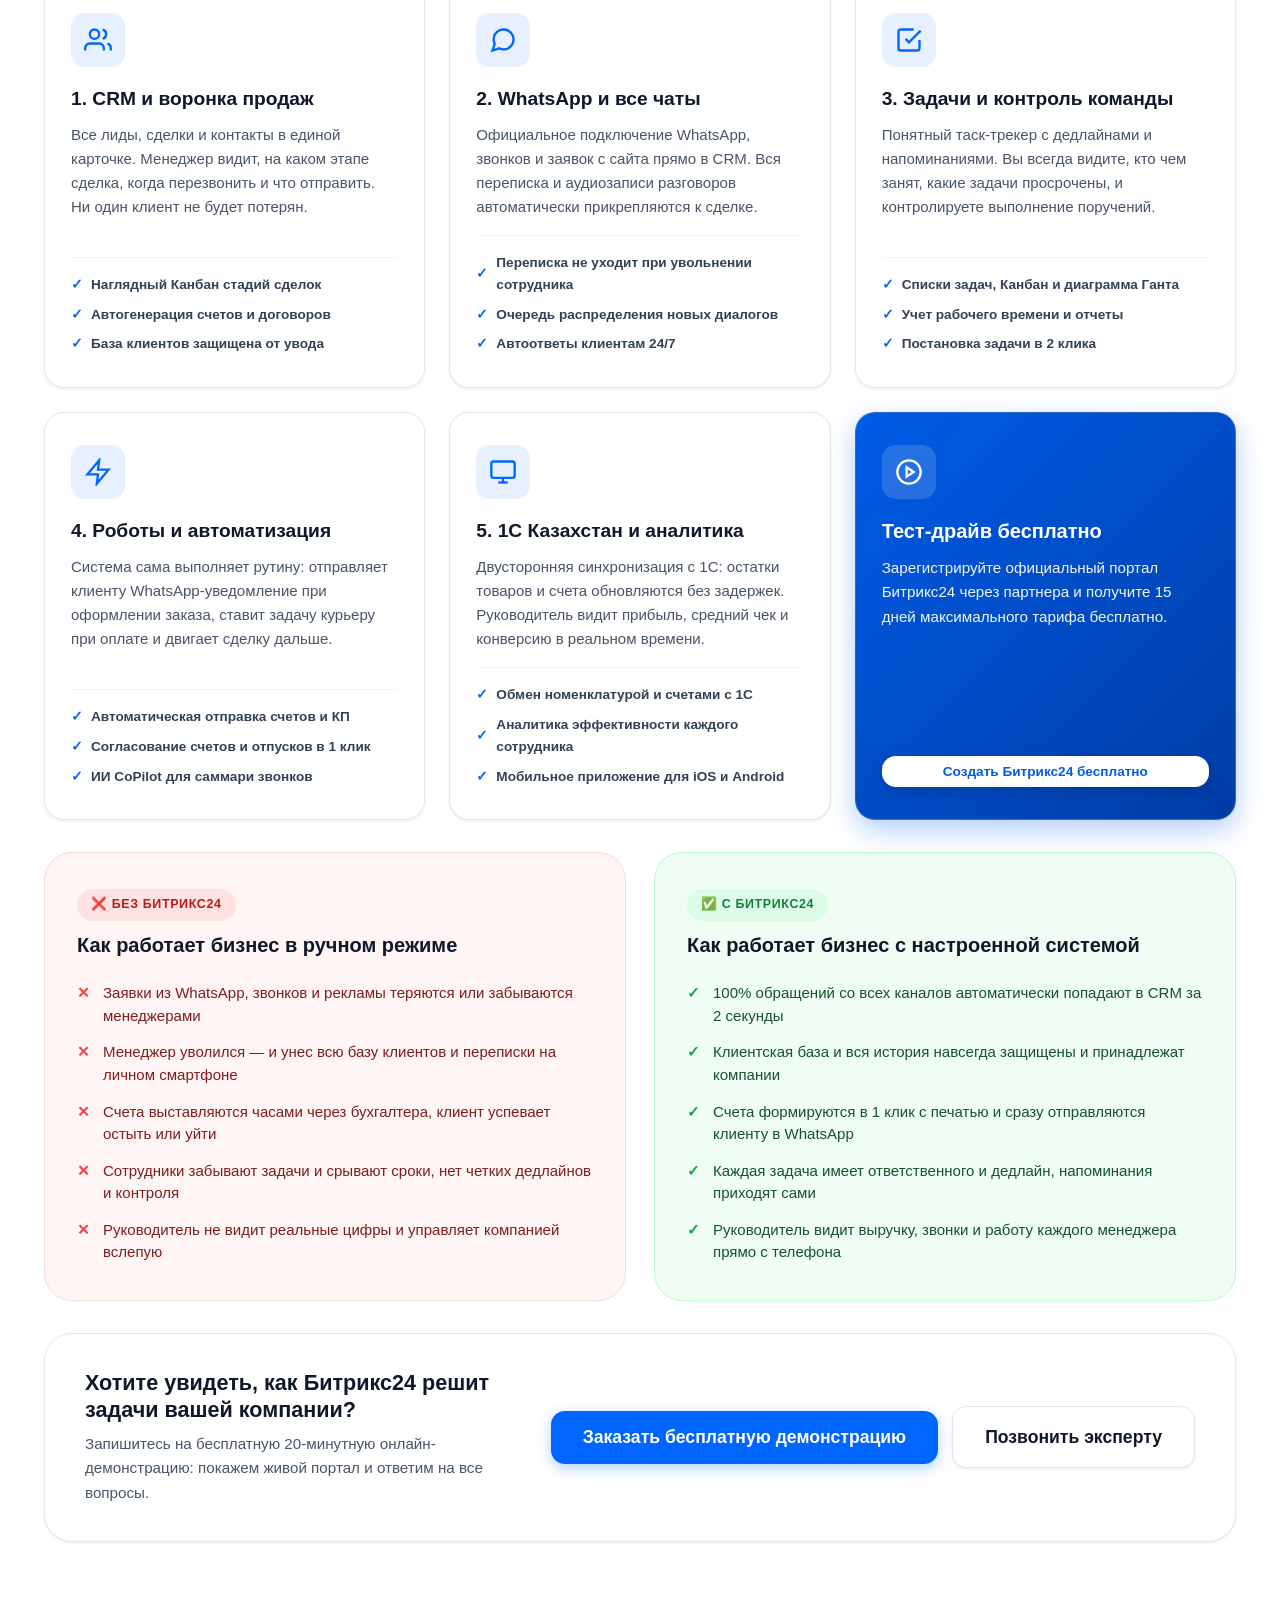
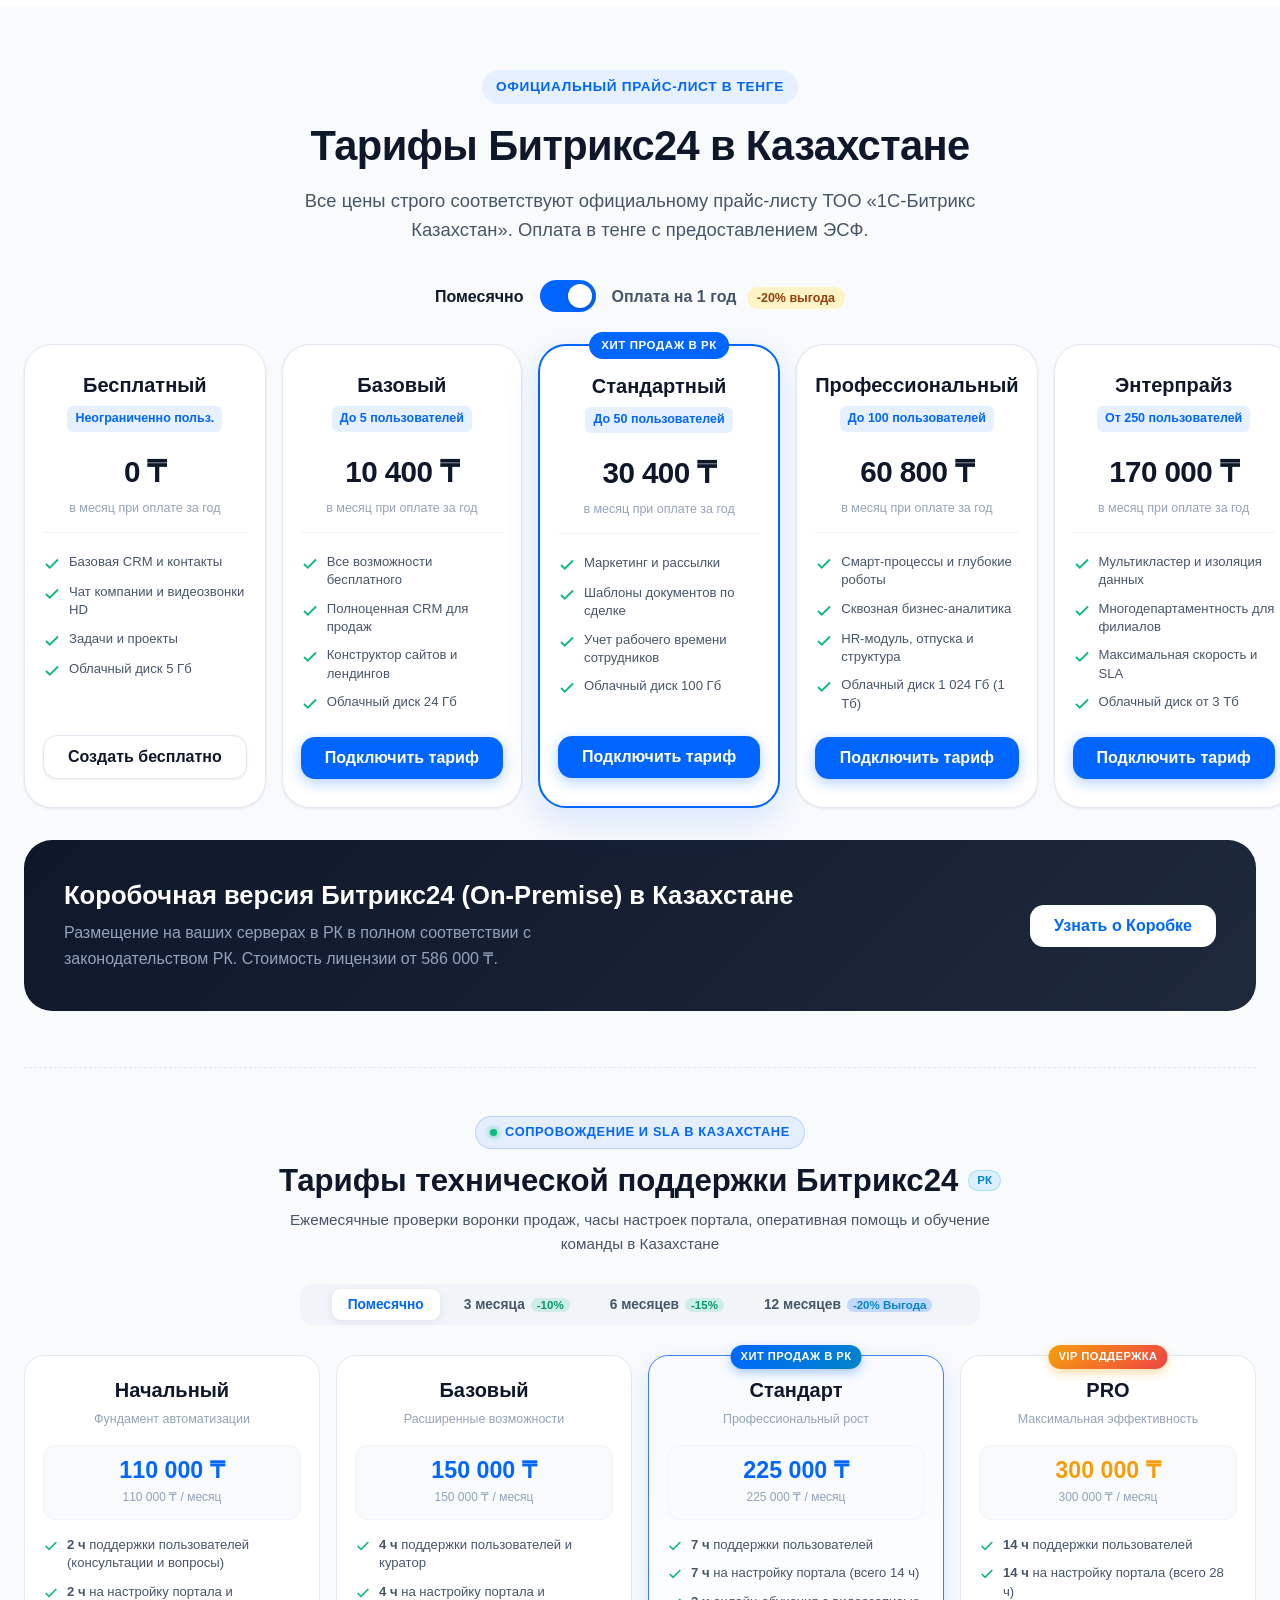
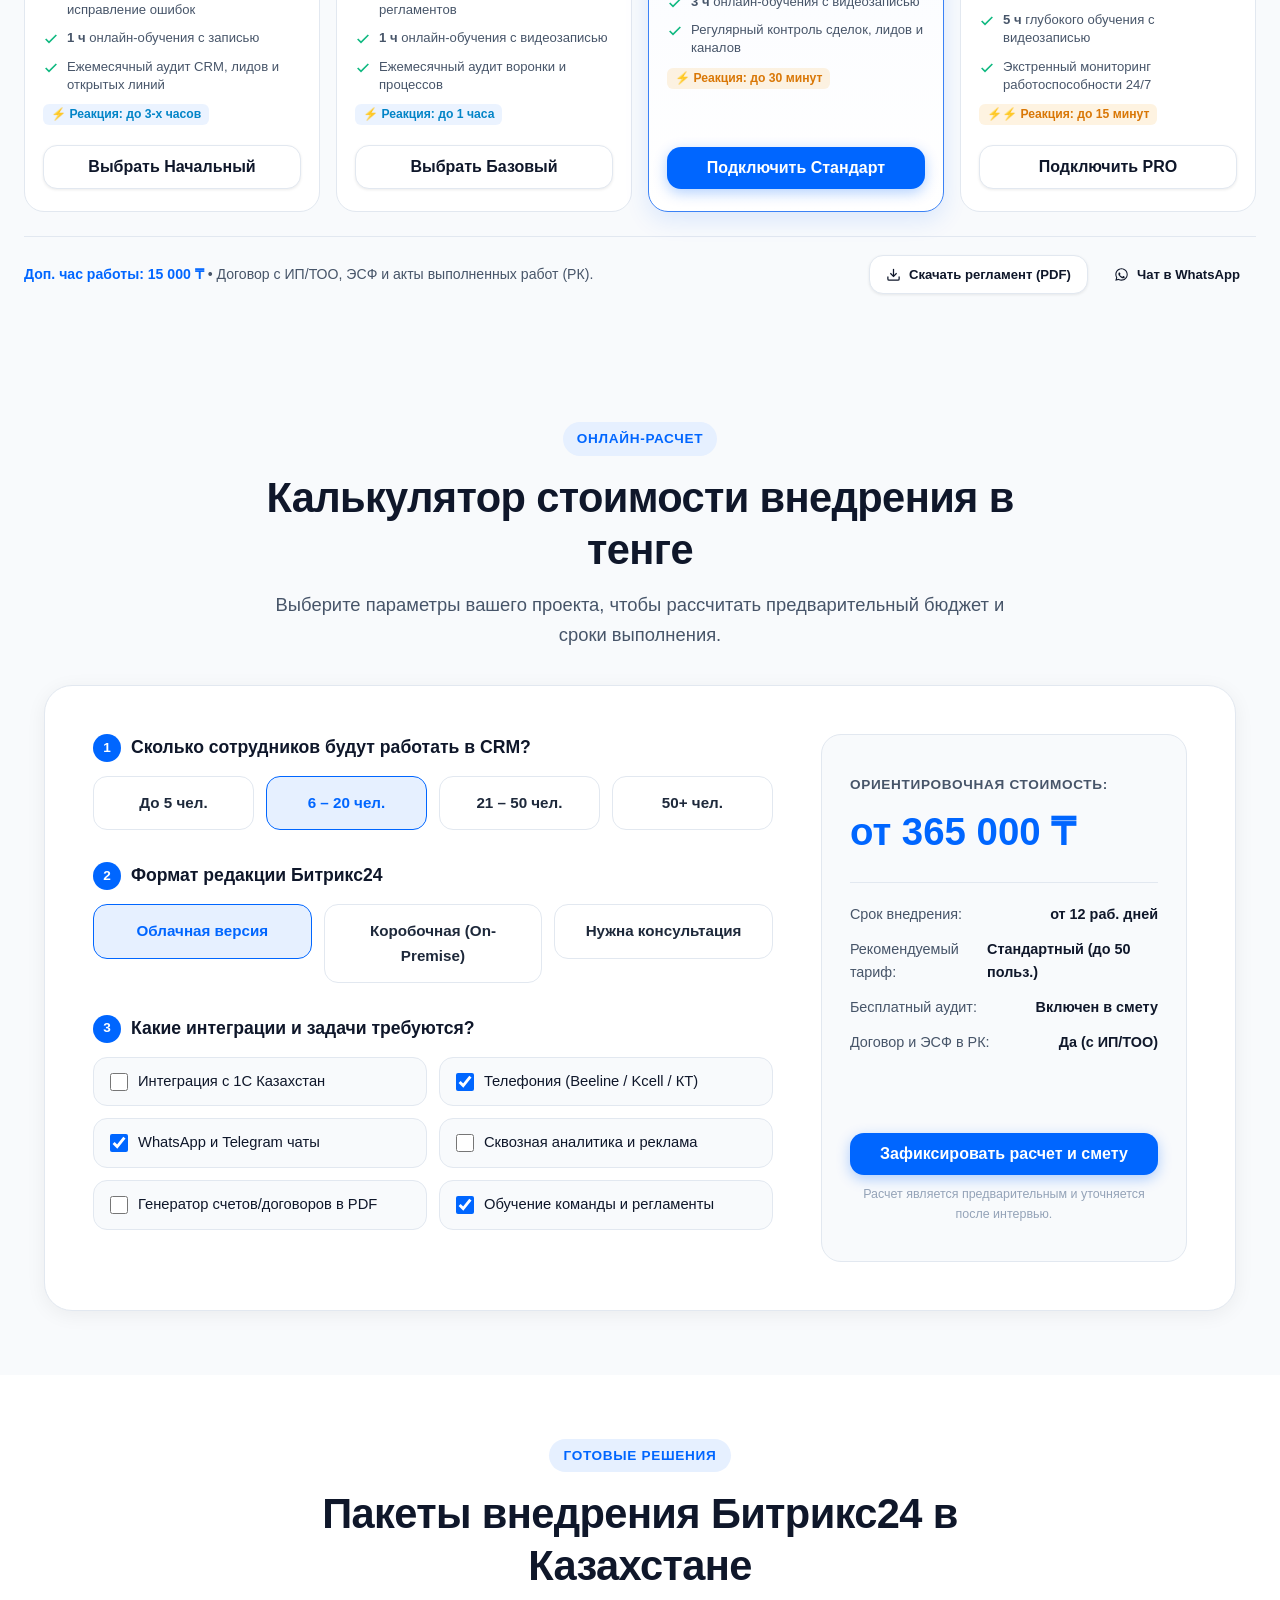
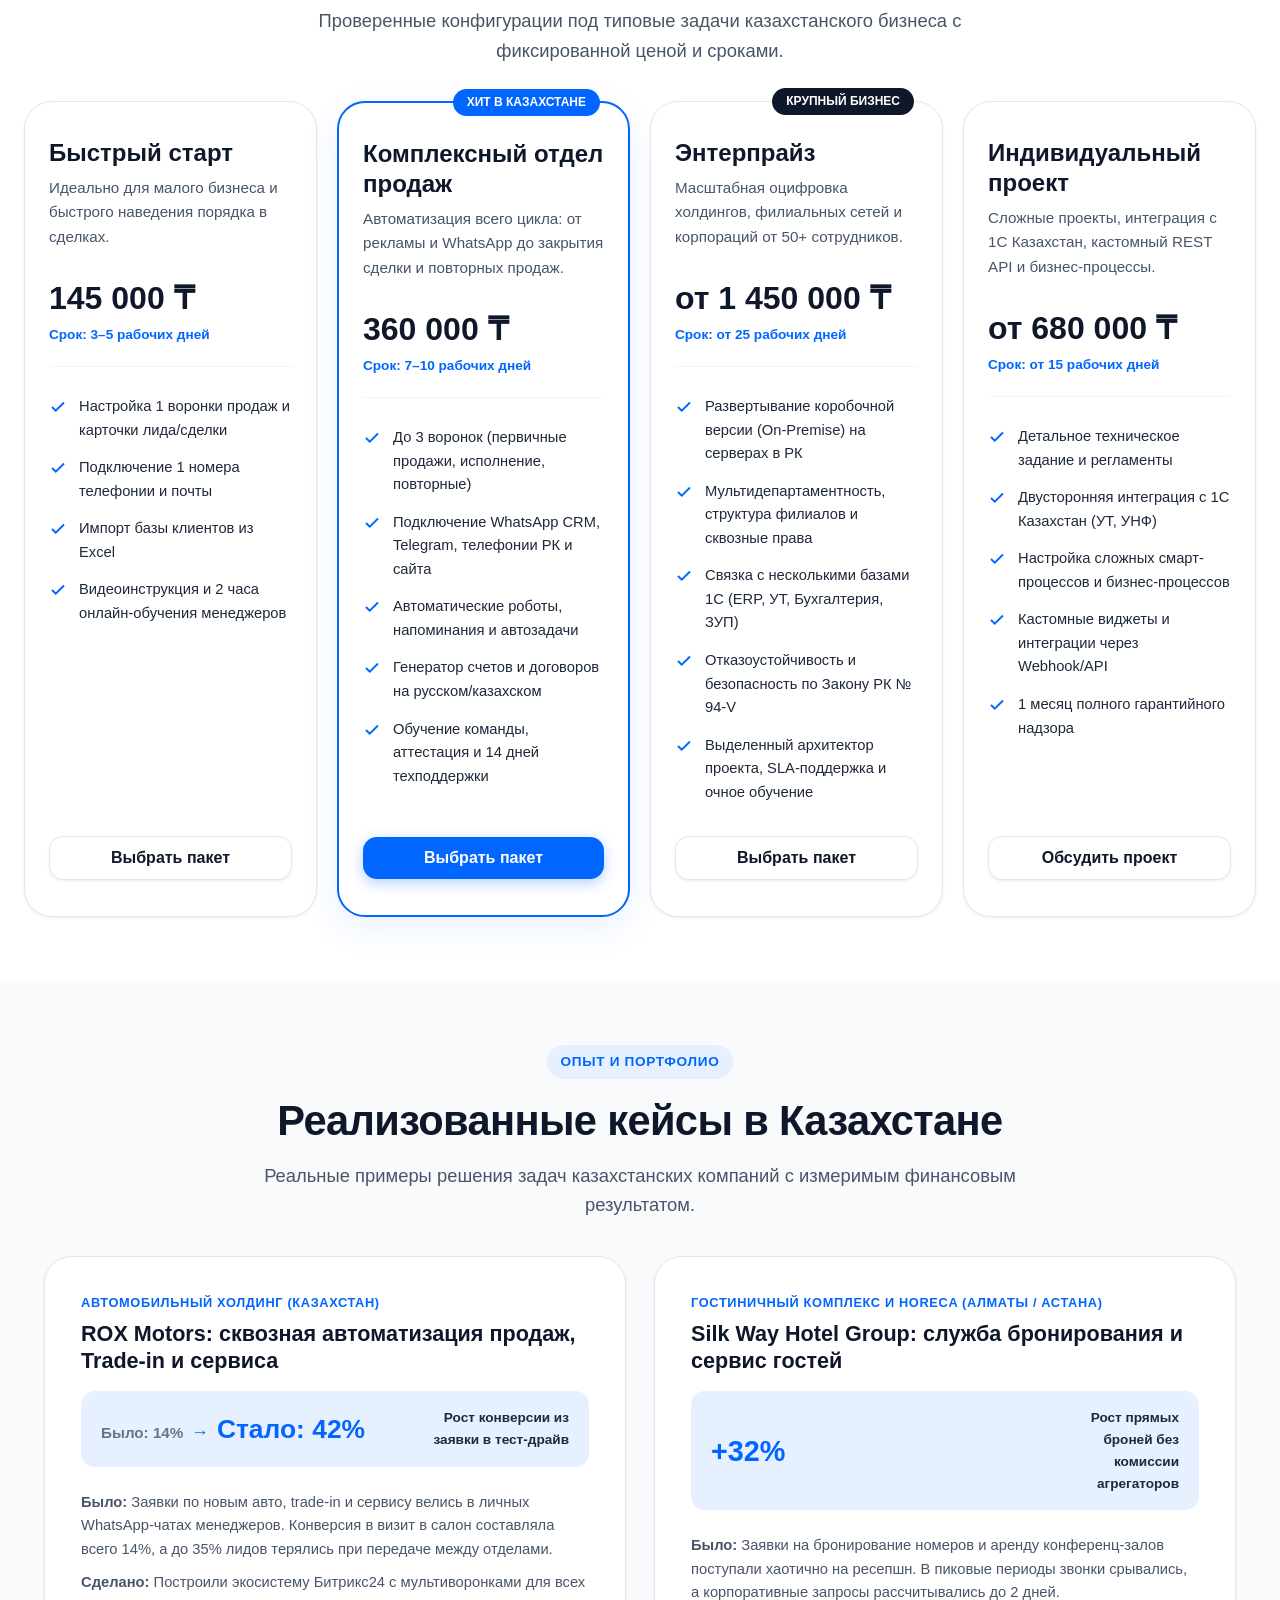
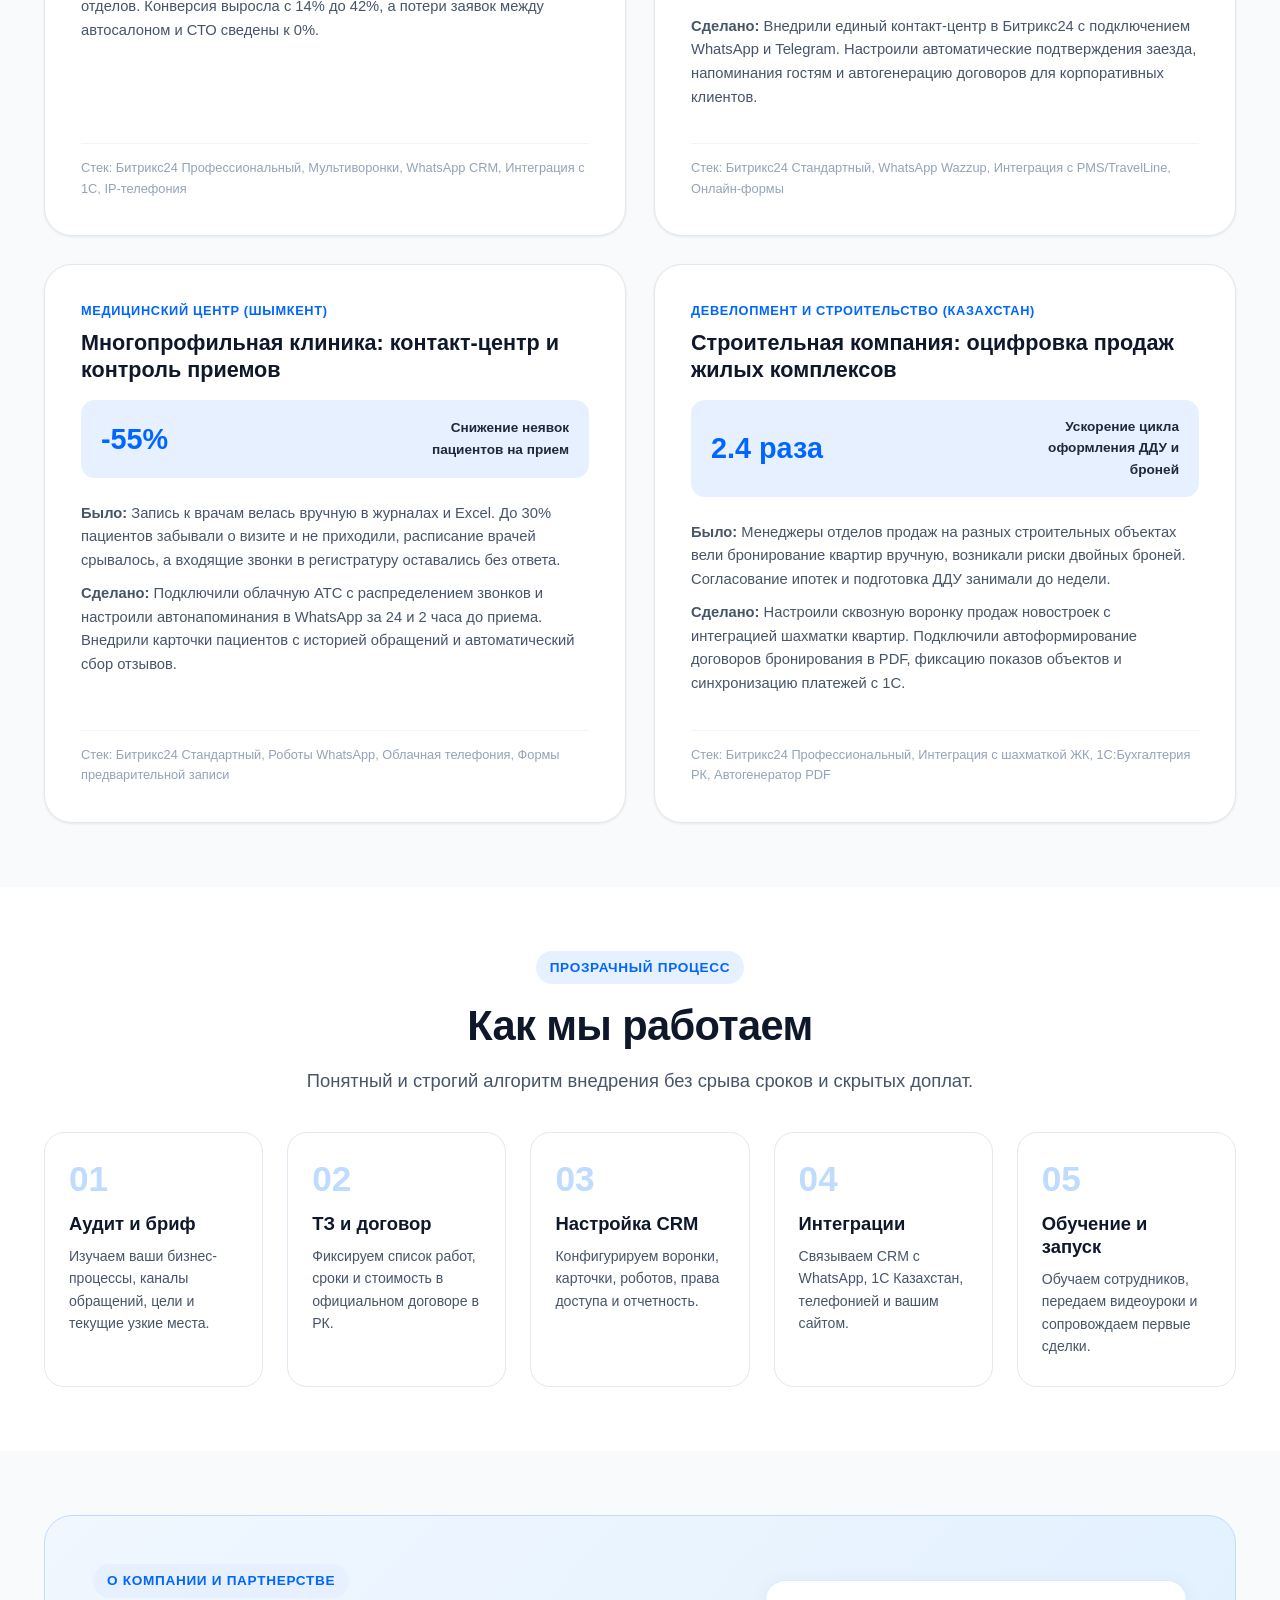
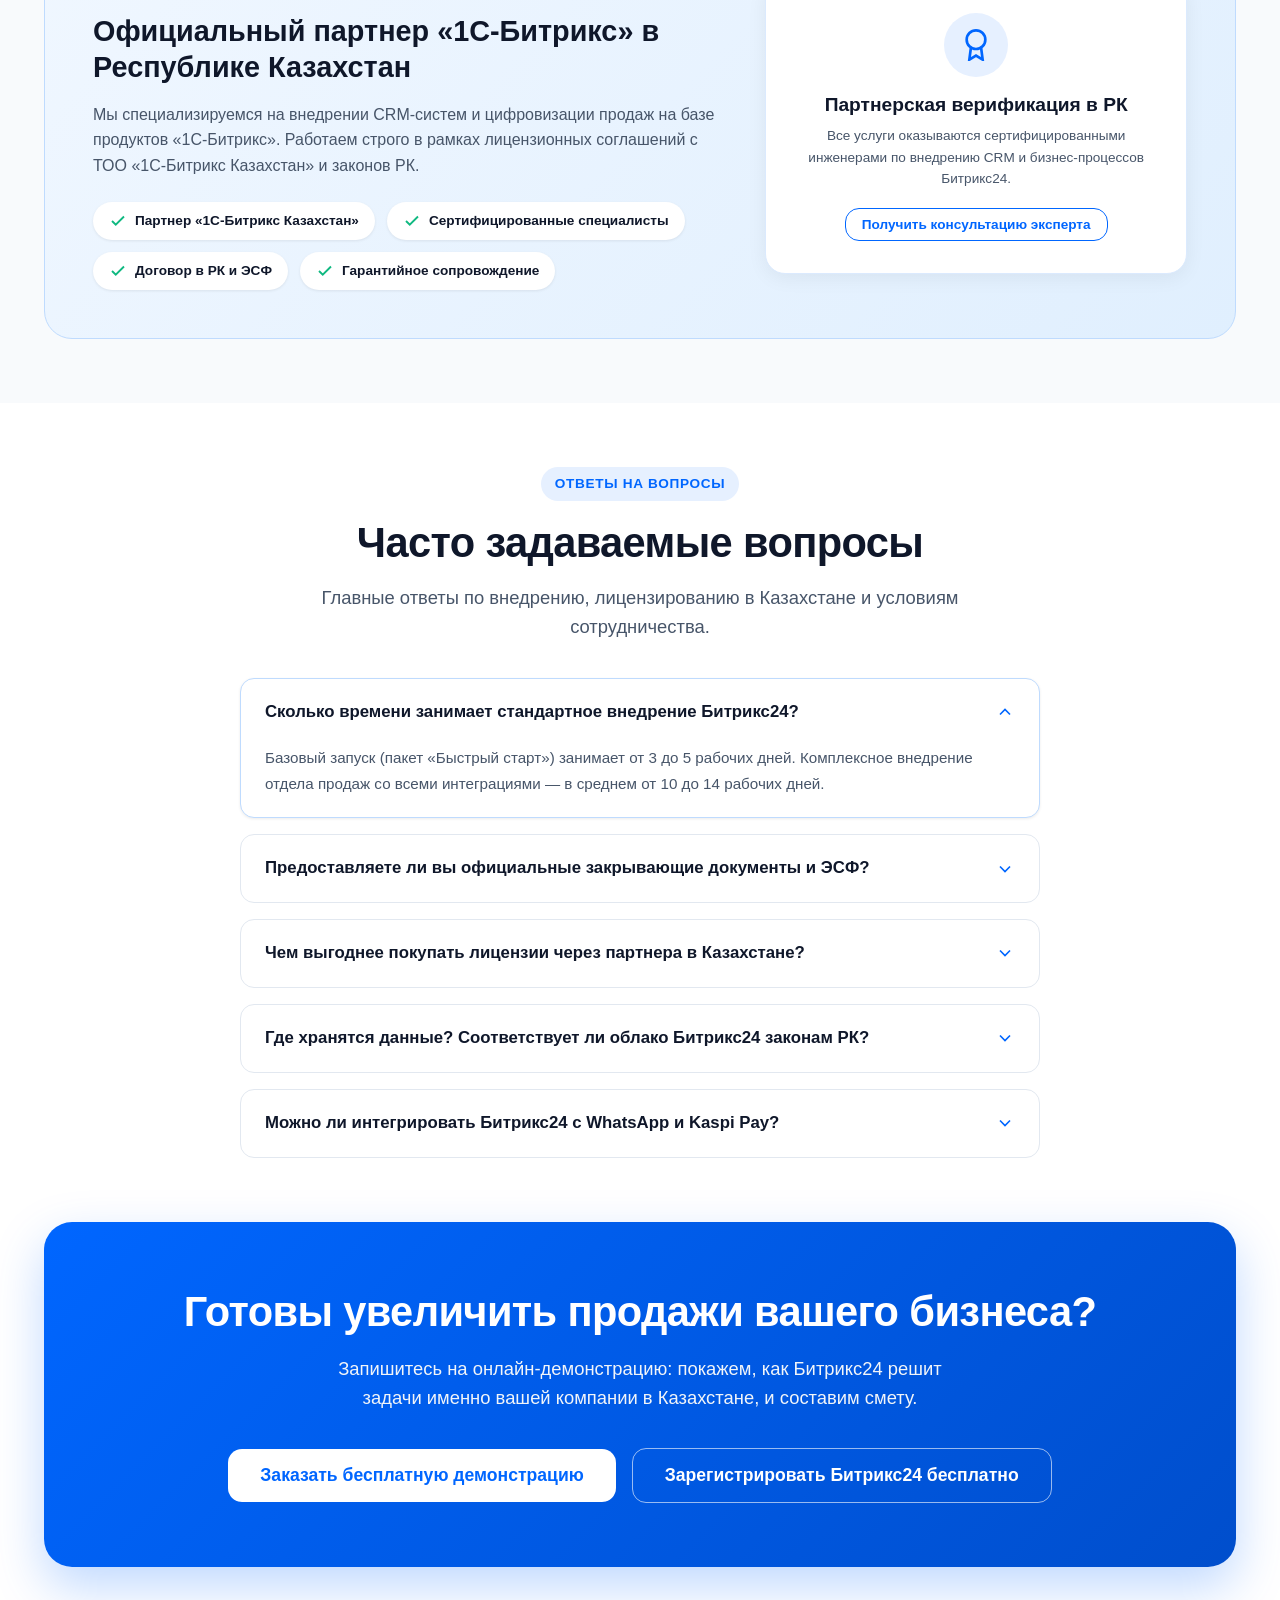
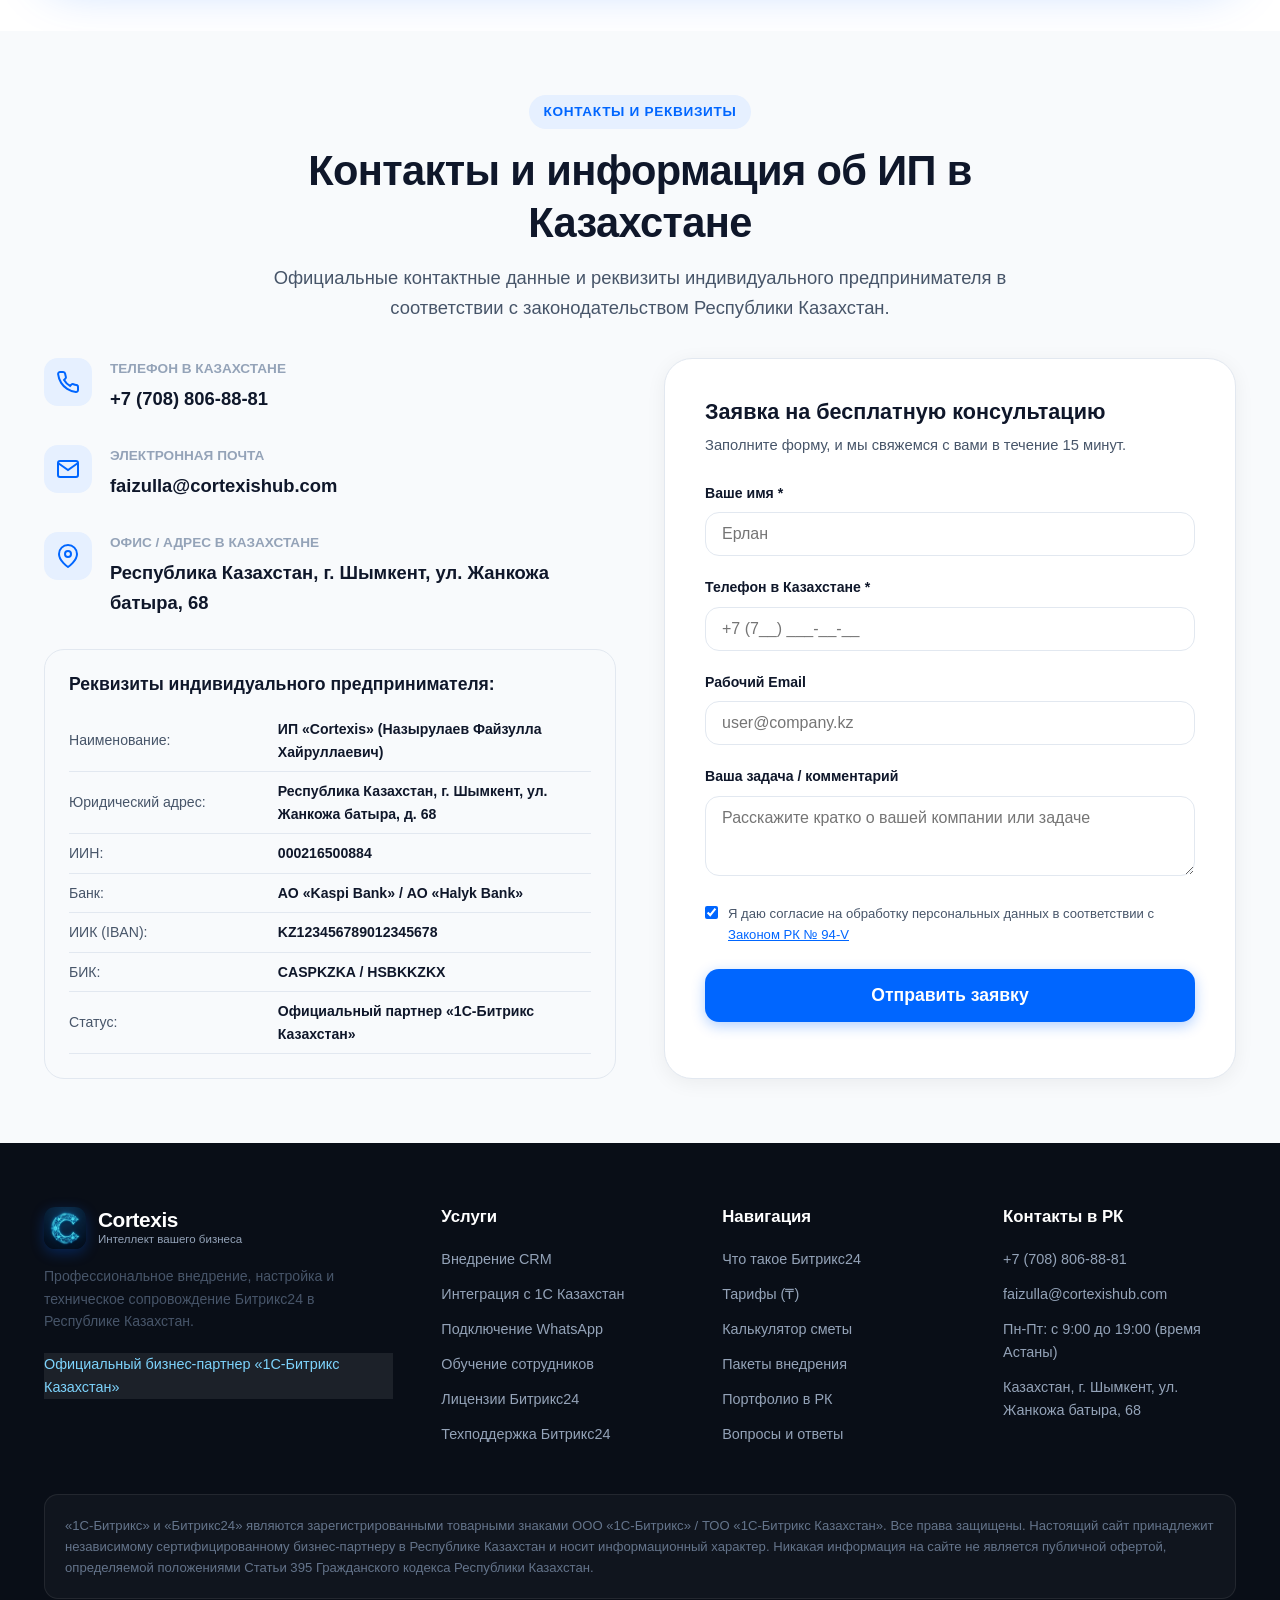
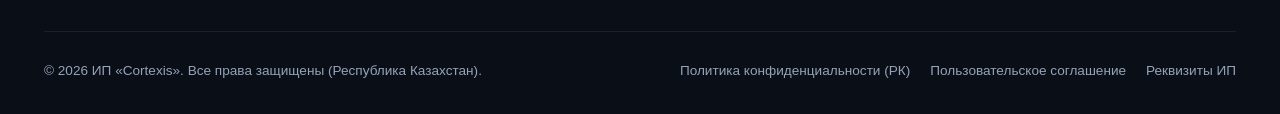
==== commit 09667a04: "Change Enterprise tariff button text to 'Подключить тариф'" ====
--- a/index.html
+++ b/index.html
@@ -784,7 +784,7 @@
               </li>
             </ul>
             <button class="btn btn--primary" data-open-modal="lead" data-service-name="Тариф Энтерпрайз" style="width: 100%;">
-              Запросить демо
+              Подключить тариф
             </button>
           </div>
         </div>
--- a/styles.css
+++ b/styles.css
@@ -144,7 +144,7 @@
 }
 
 .header .container {
-  max-width: 1360px;
+  max-width: 1520px;
 }
 
 .header__content {
@@ -289,7 +289,7 @@
 .header__right {
   display: flex;
   align-items: center;
-  gap: 16px;
+  gap: 20px;
   flex-shrink: 0;
 }
 
@@ -350,7 +350,8 @@
 .header__contacts {
   display: flex;
   align-items: center;
-  gap: 18px;
+  gap: 20px;
+  margin-left: 14px;
   flex-shrink: 0;
 }
 
@@ -2426,7 +2427,20 @@
   }
 }
 
-@media (max-width: 1160px) {
+@media (max-width: 1360px) {
+  .nav {
+    gap: 18px;
+  }
+  .nav__link {
+    font-size: 0.88rem;
+  }
+  .header__contacts {
+    gap: 14px;
+    margin-left: 6px;
+  }
+}
+
+@media (max-width: 1200px) {
   .nav, .header__contacts {
     display: none;
   }
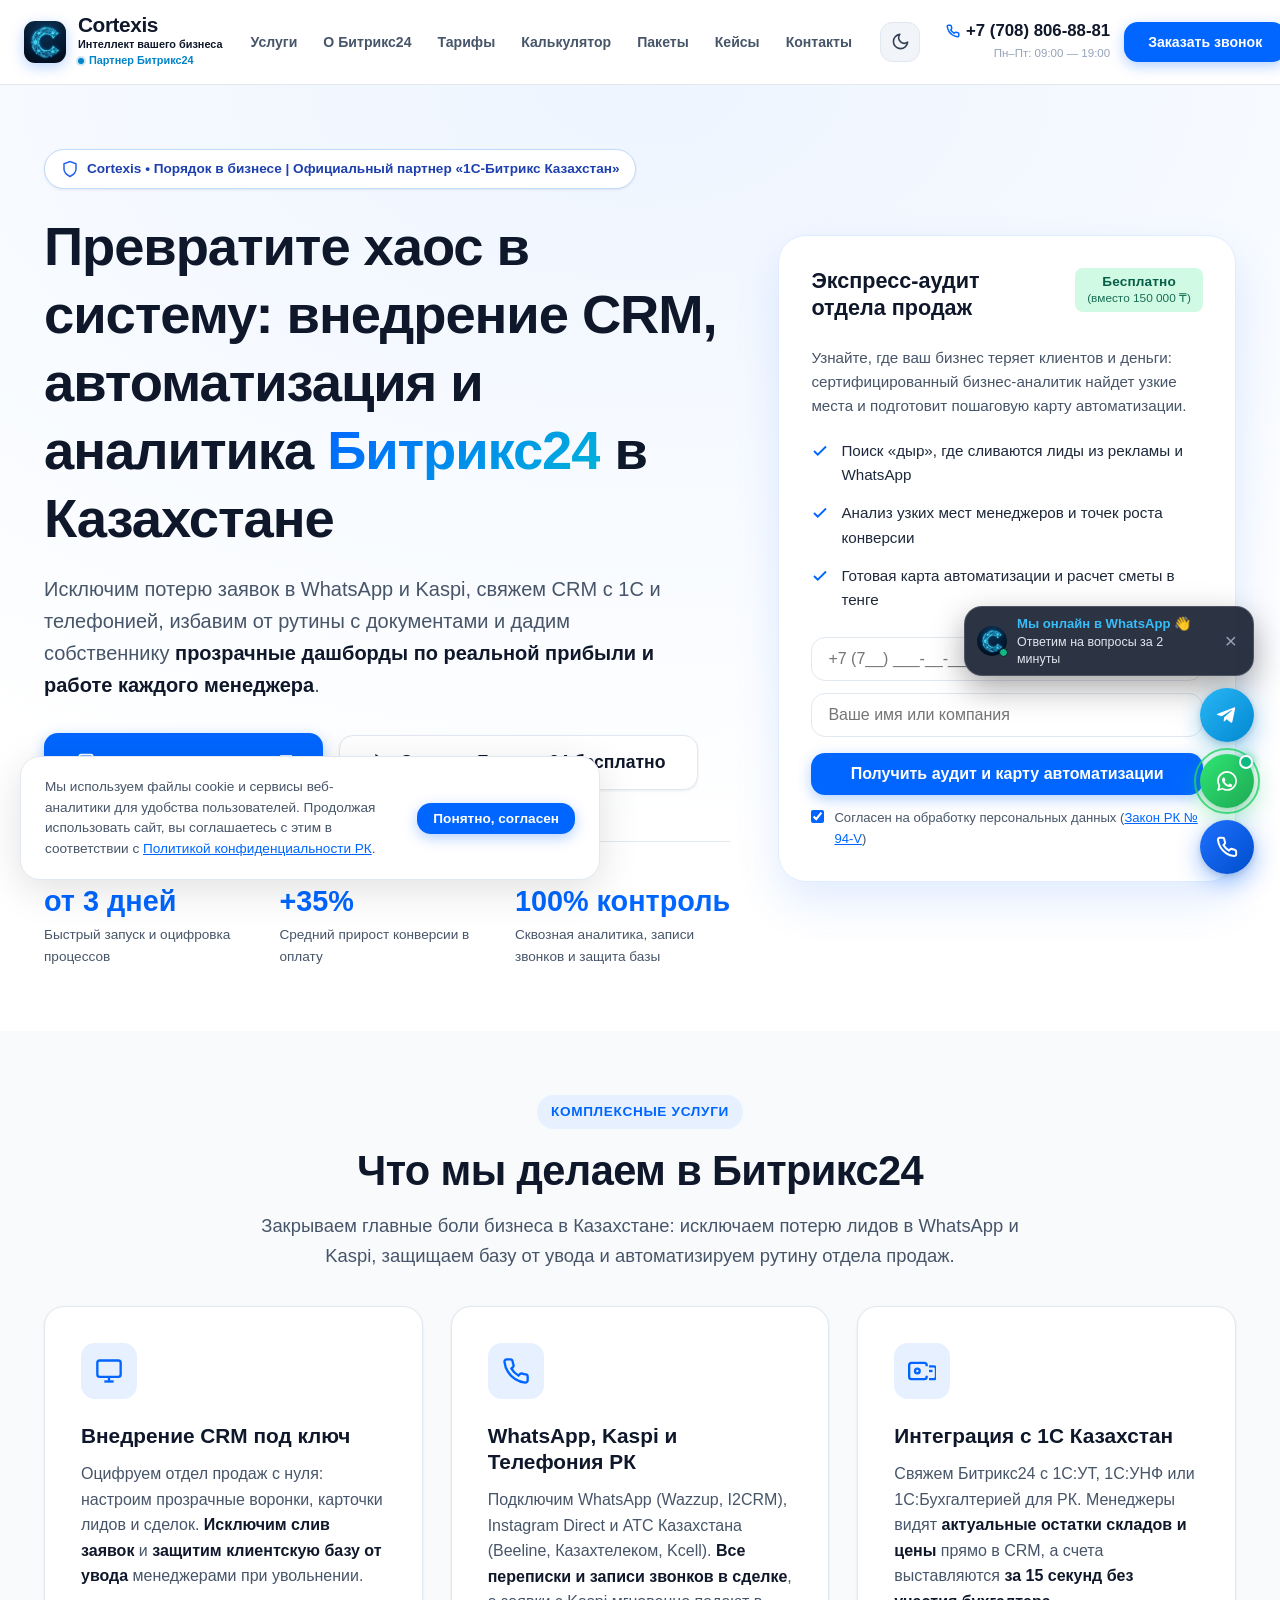
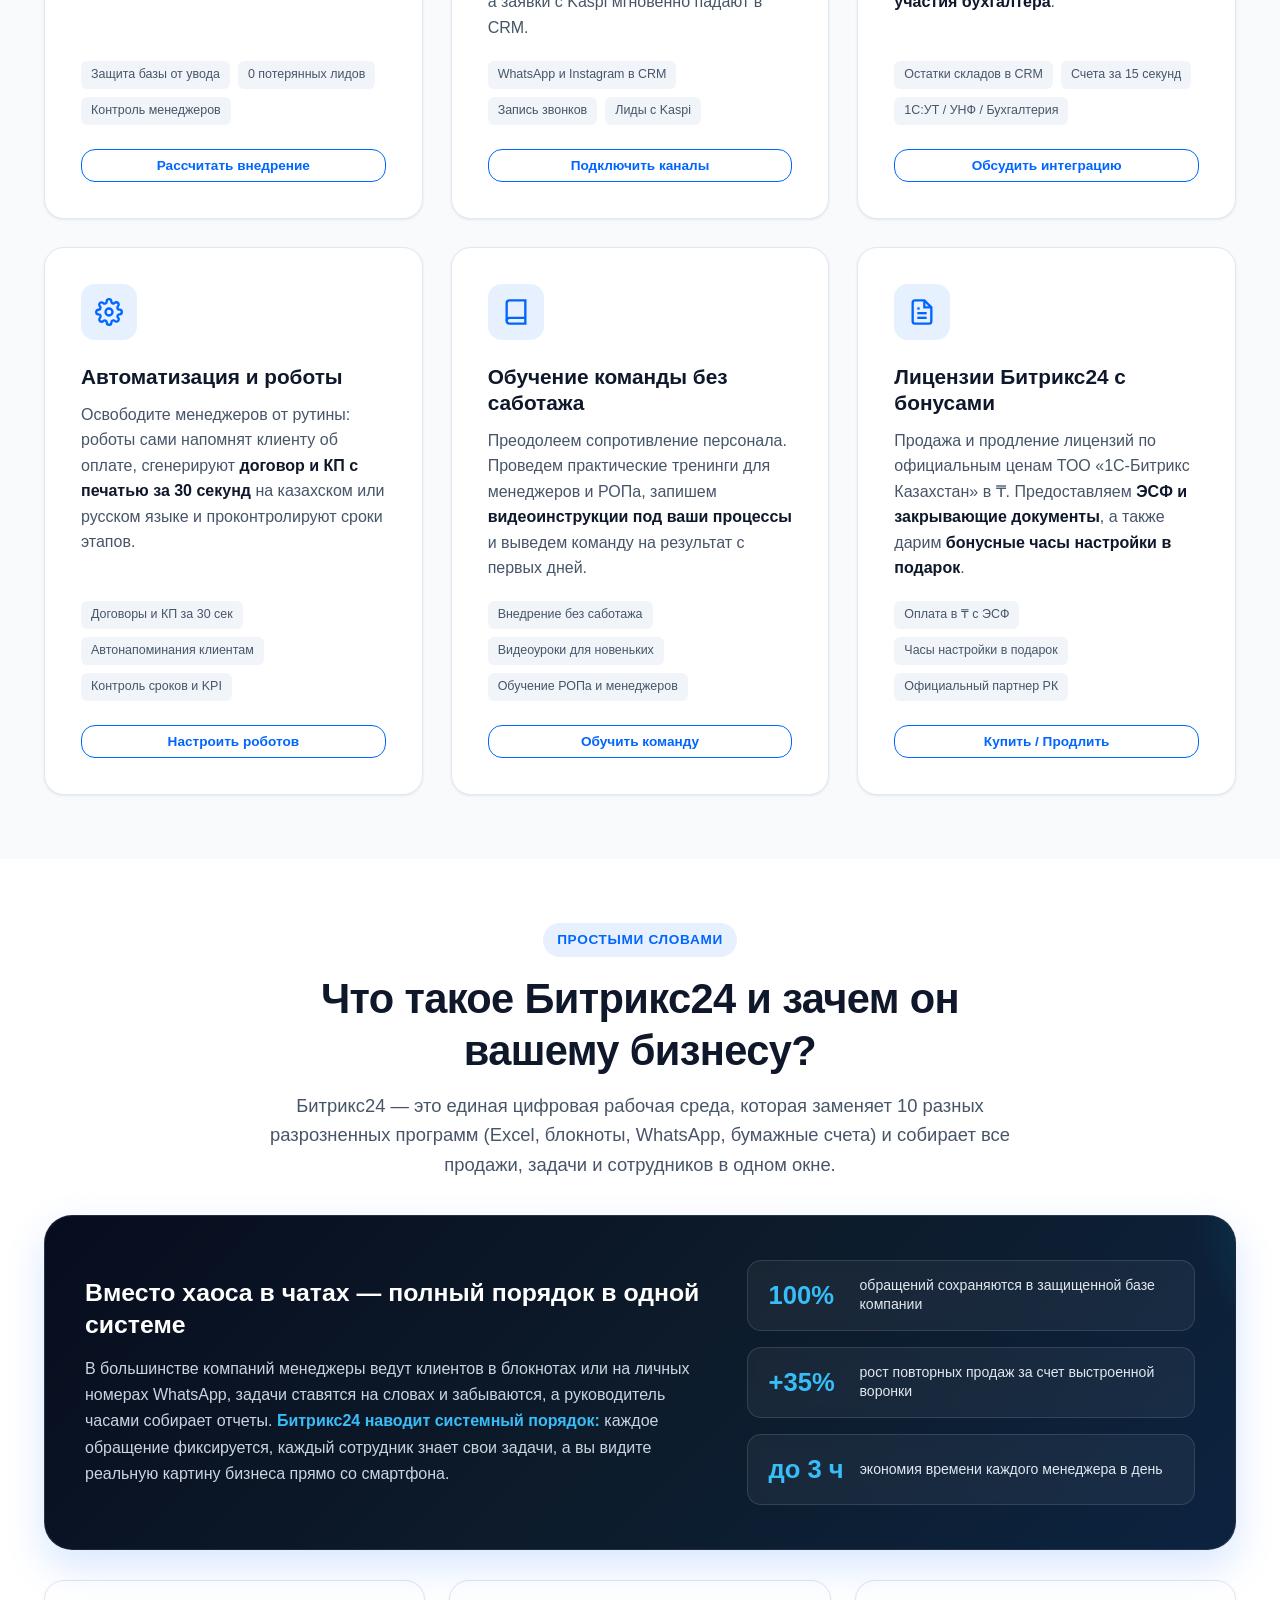
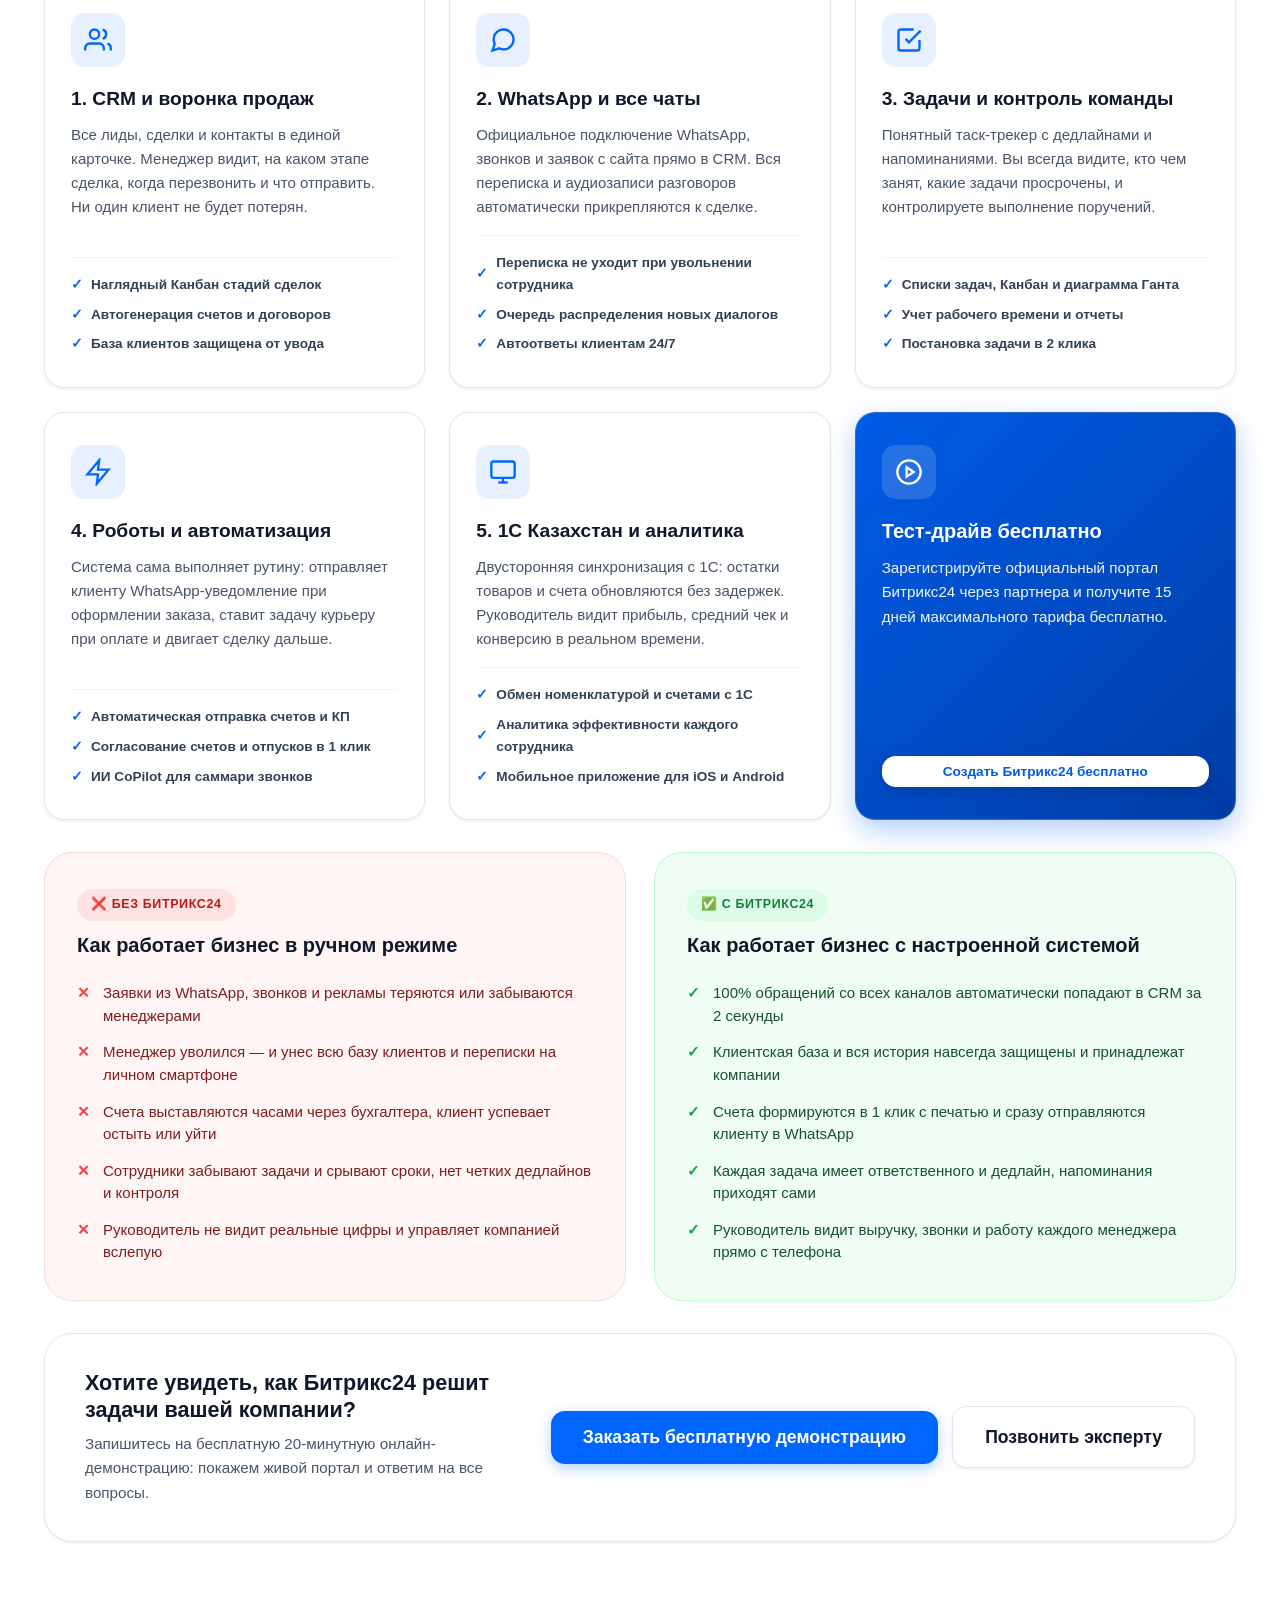
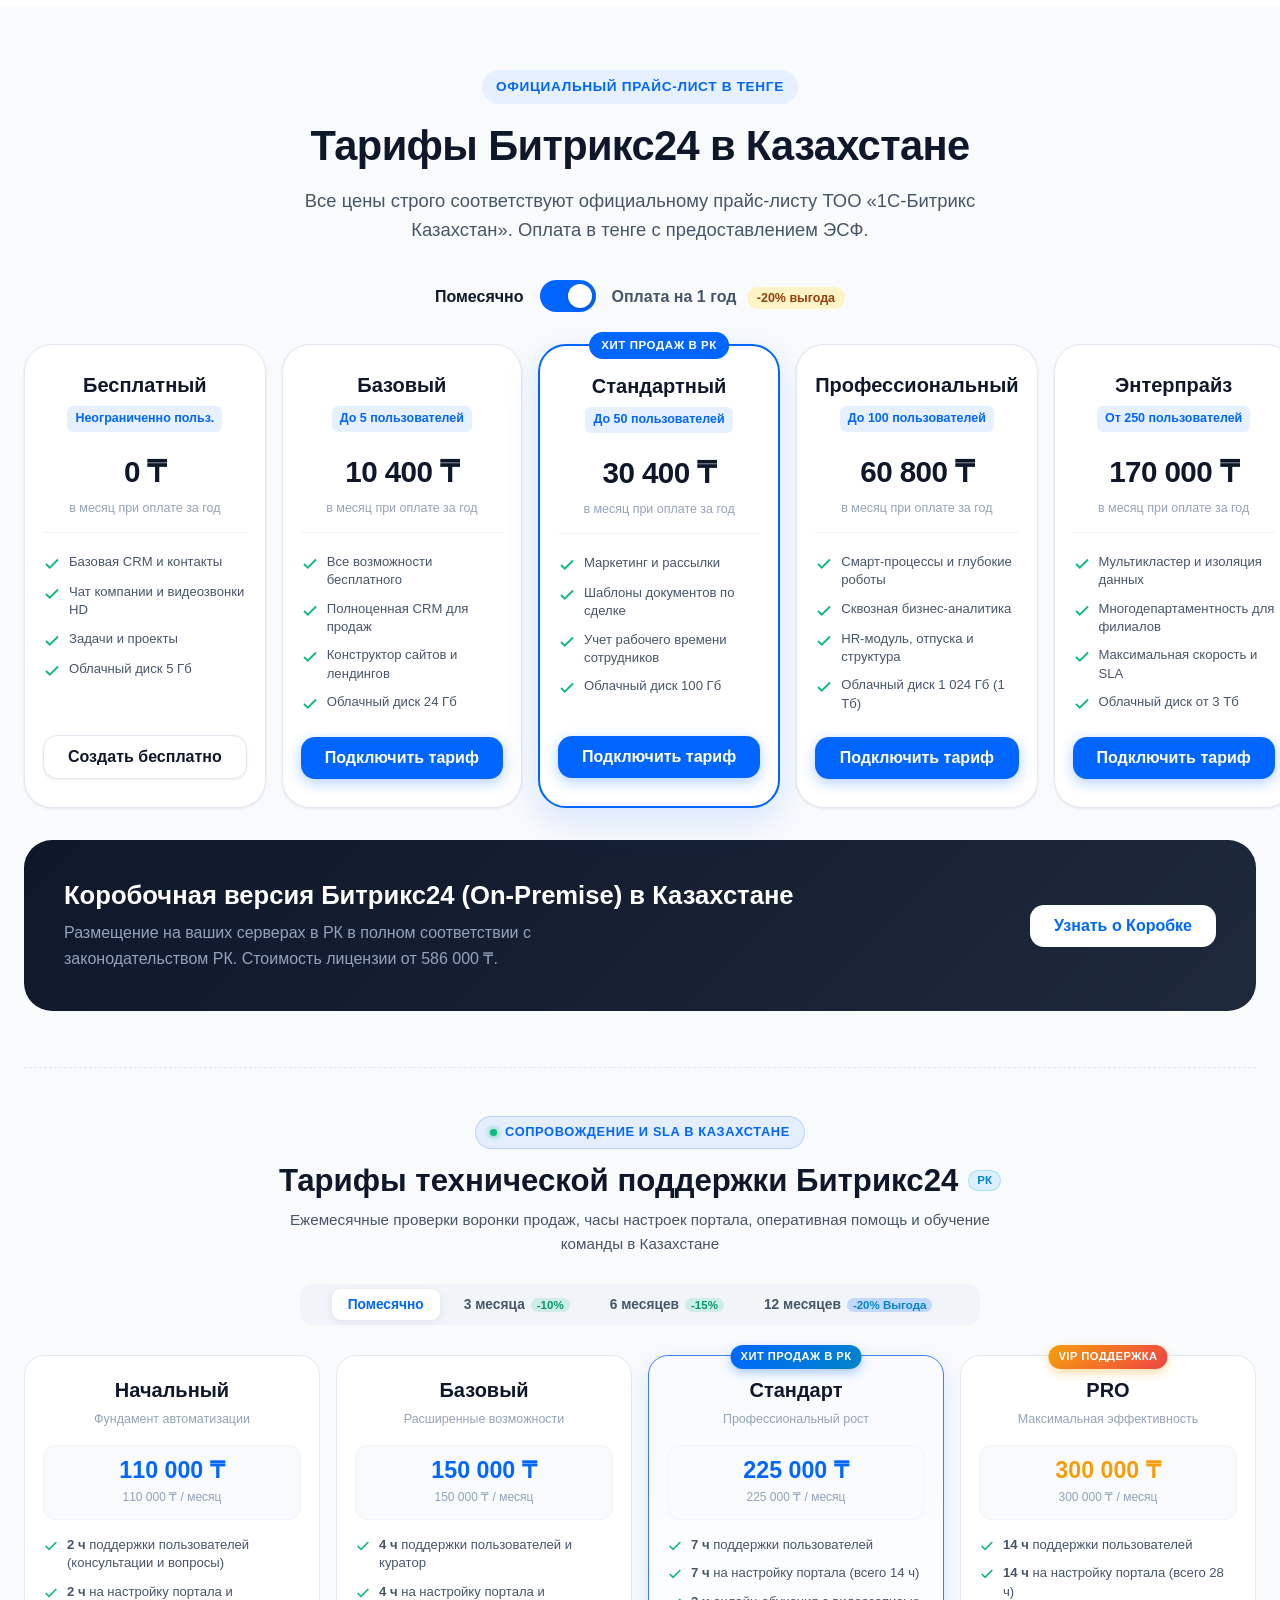
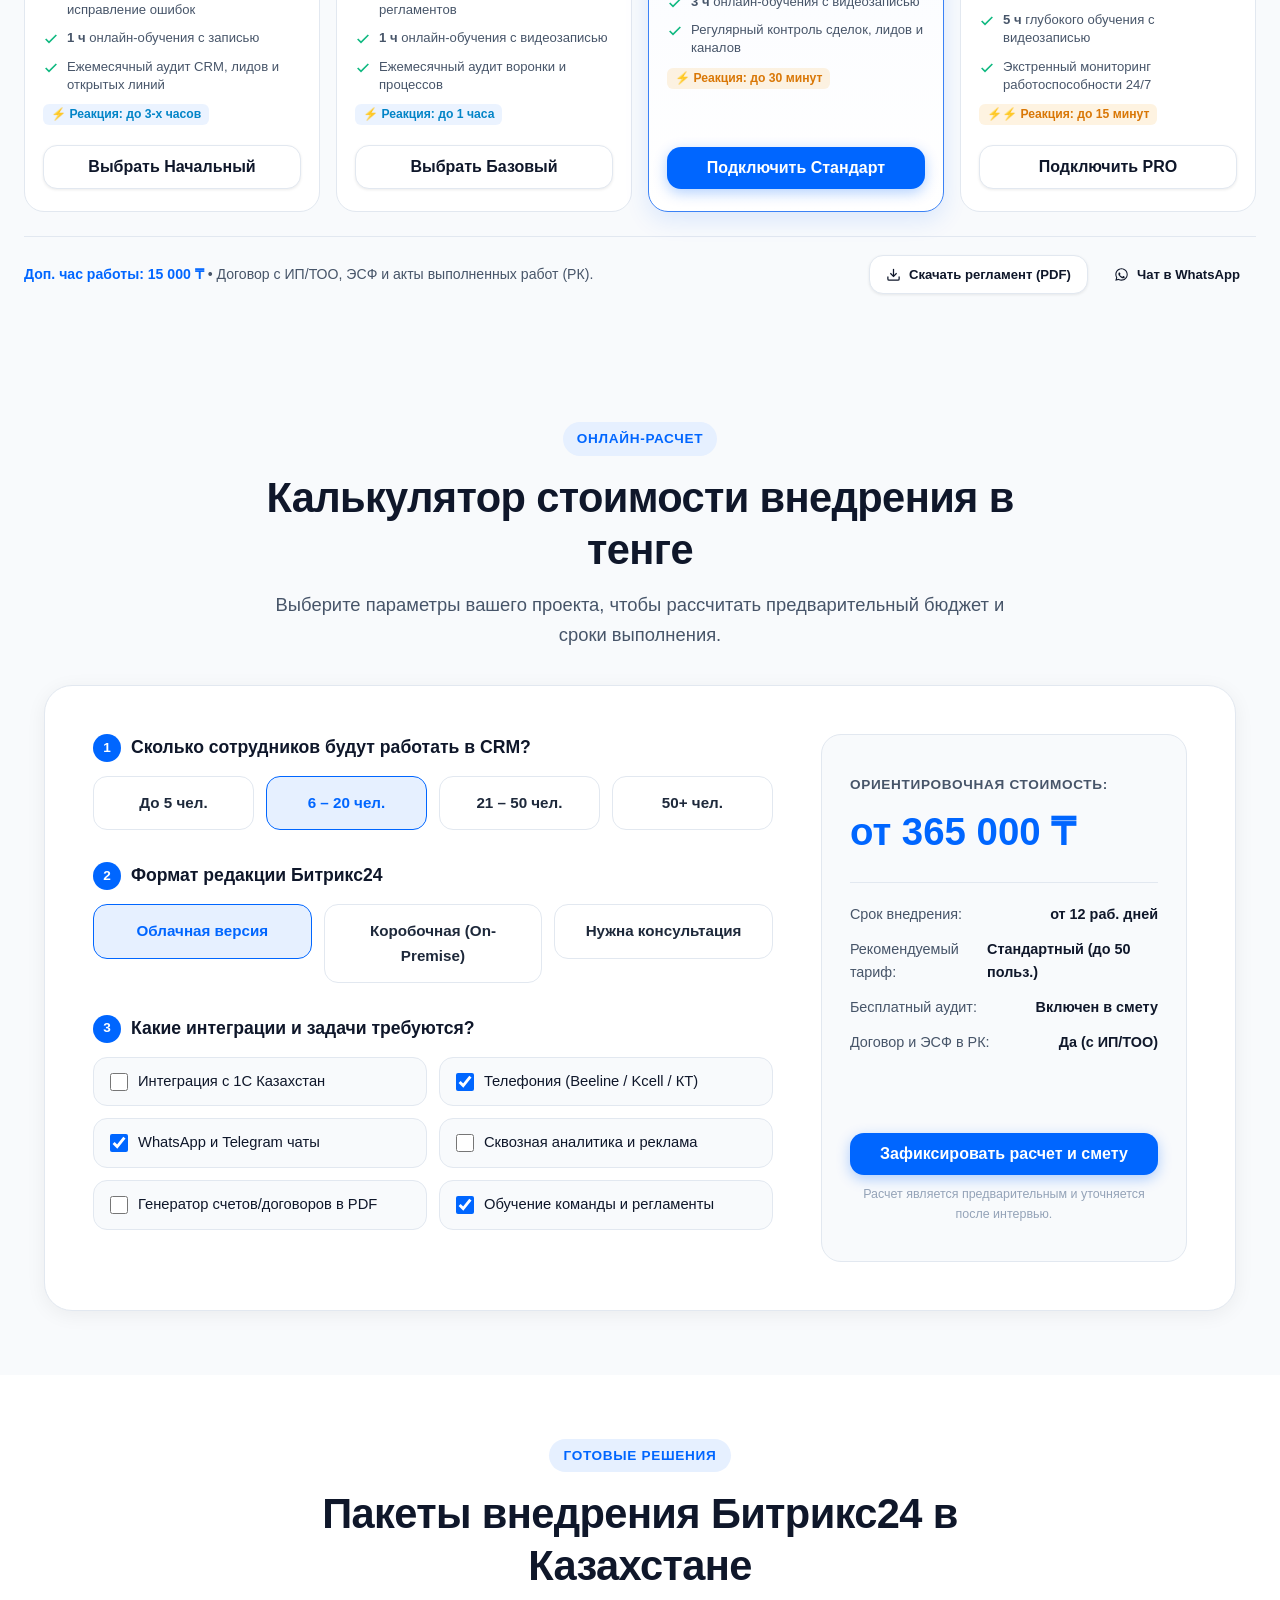
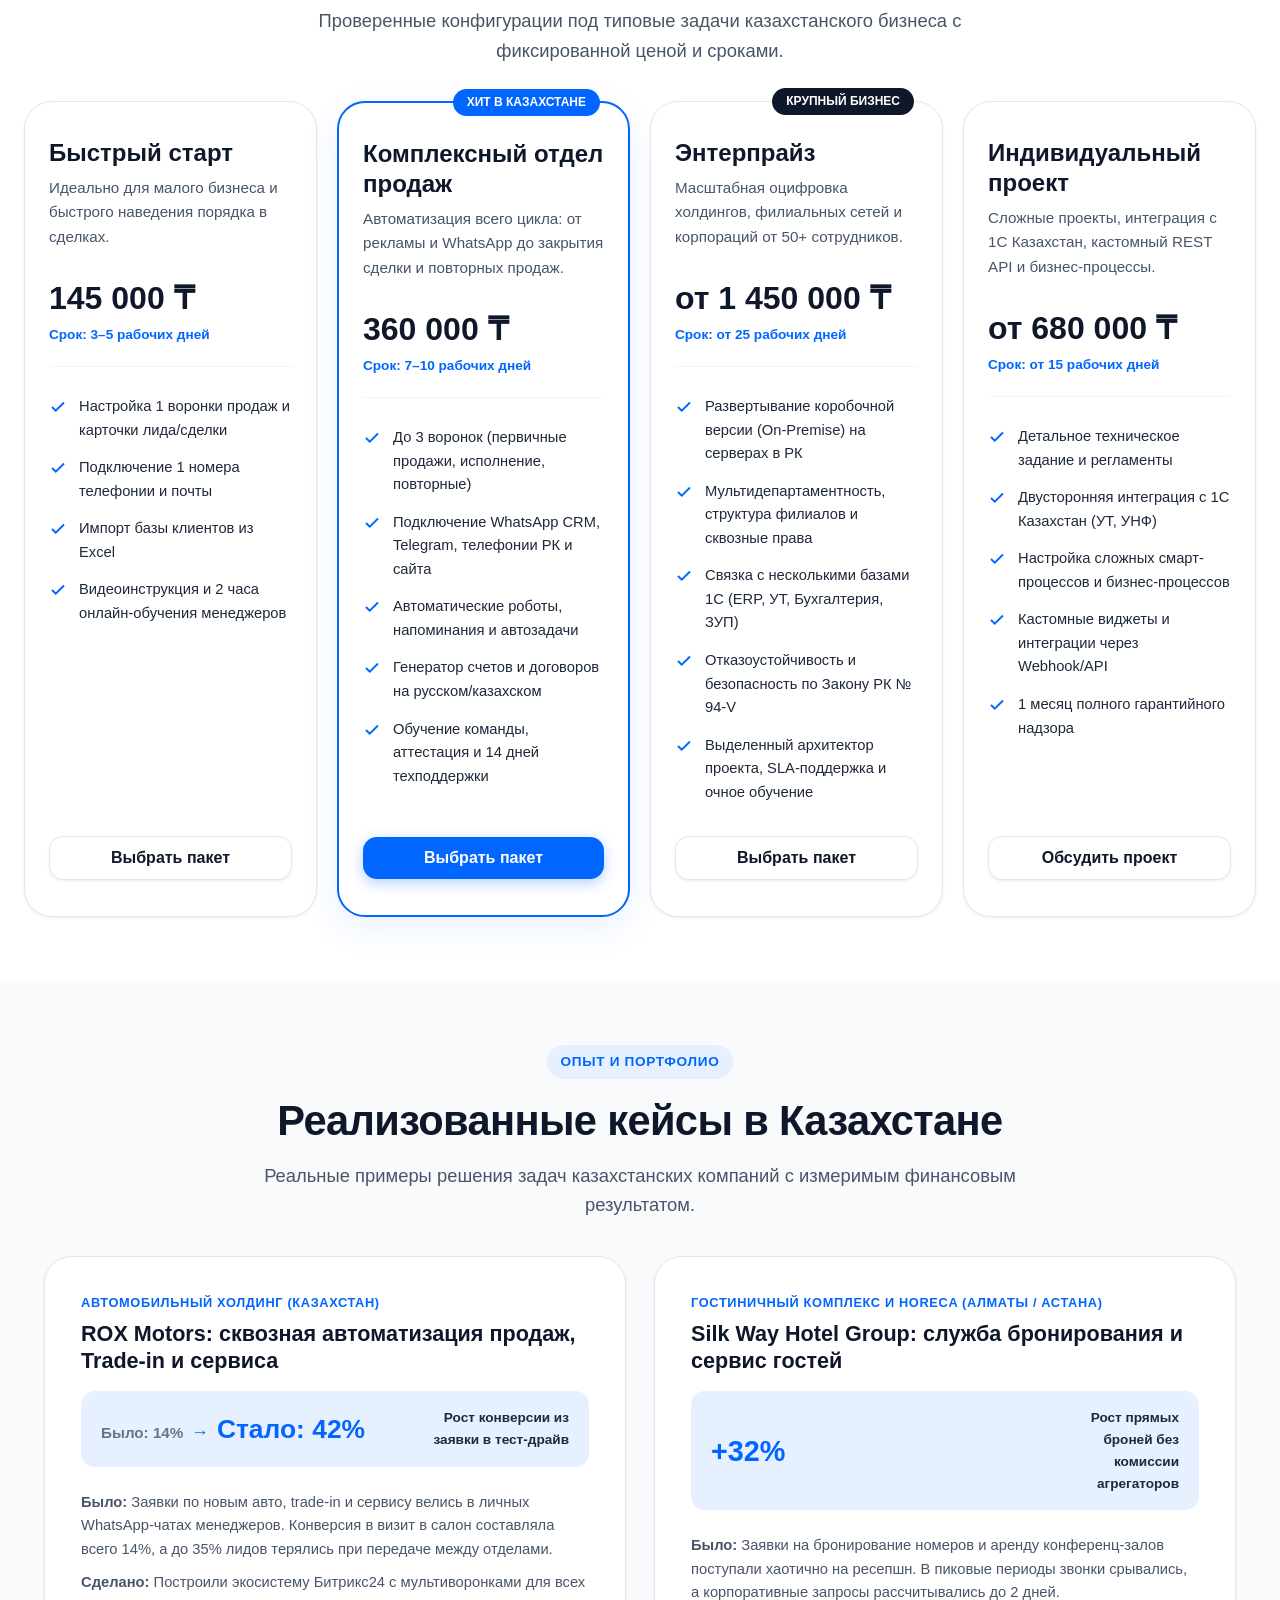
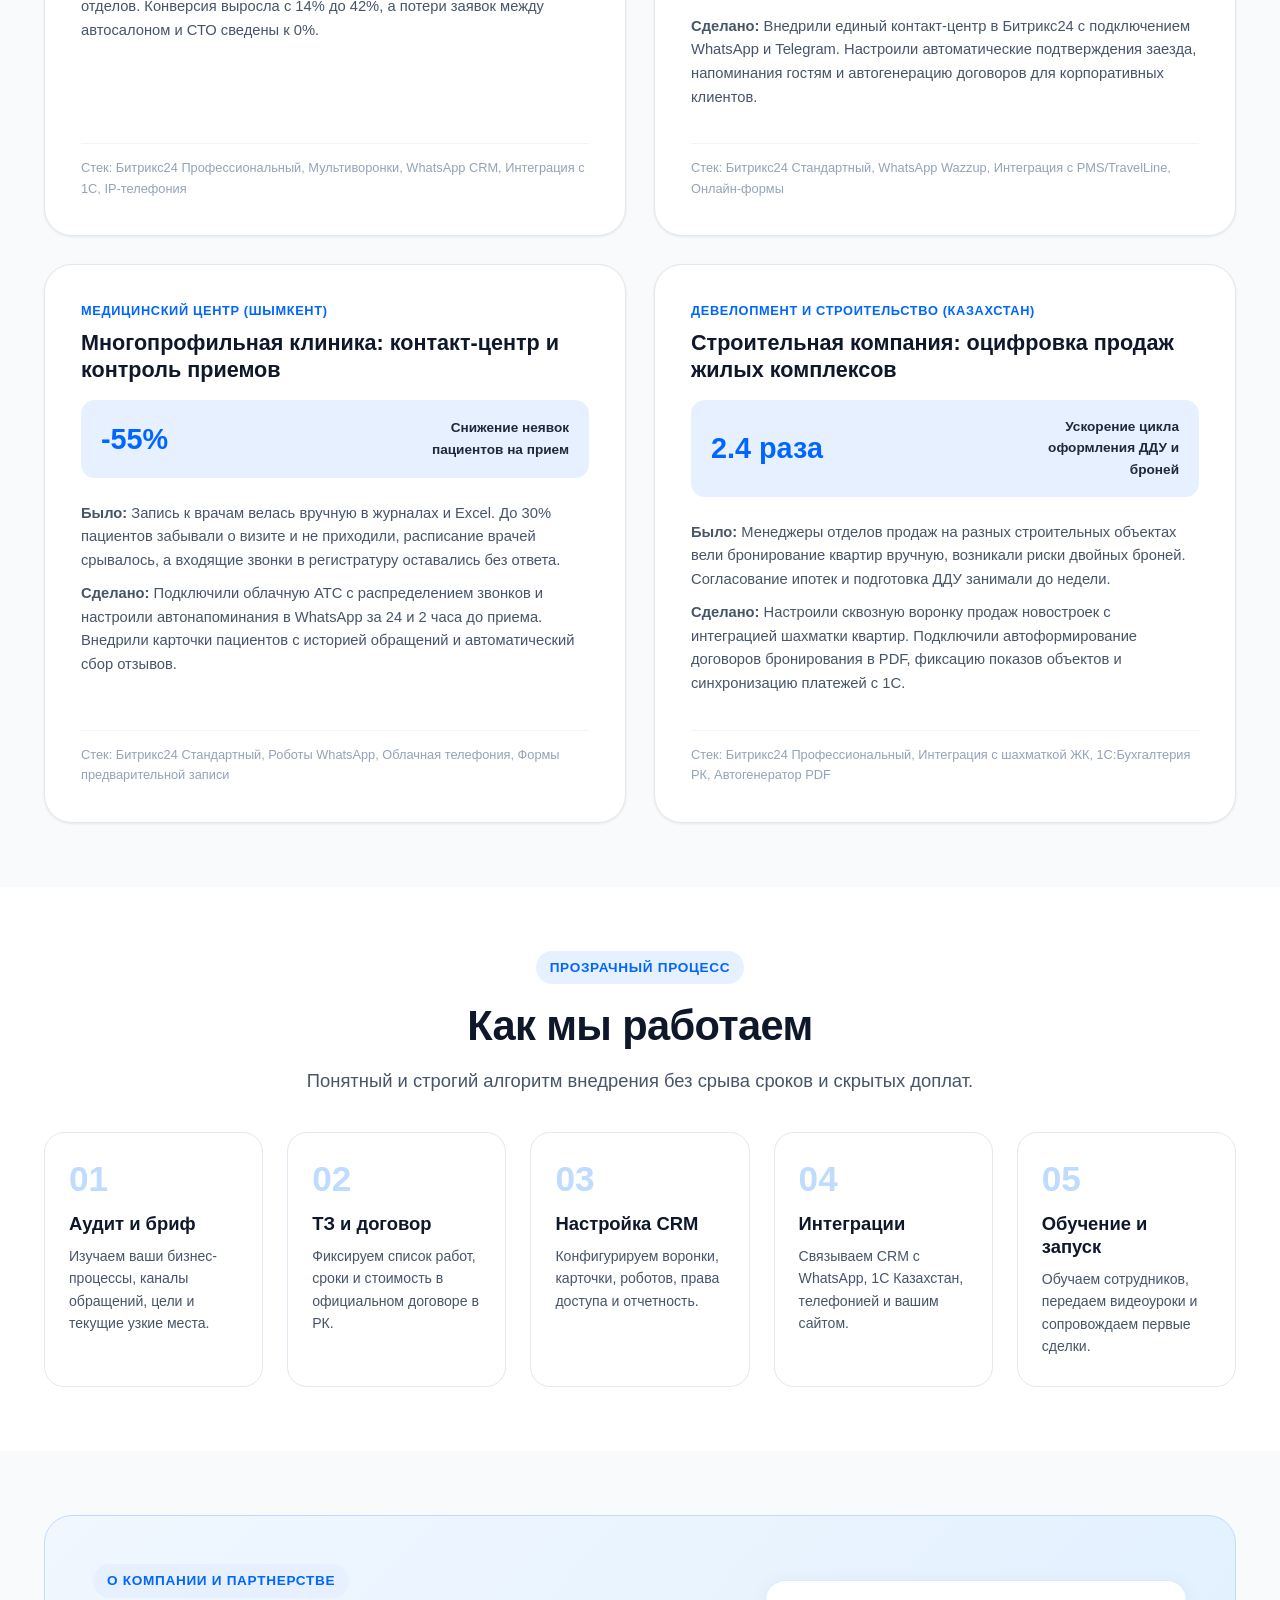
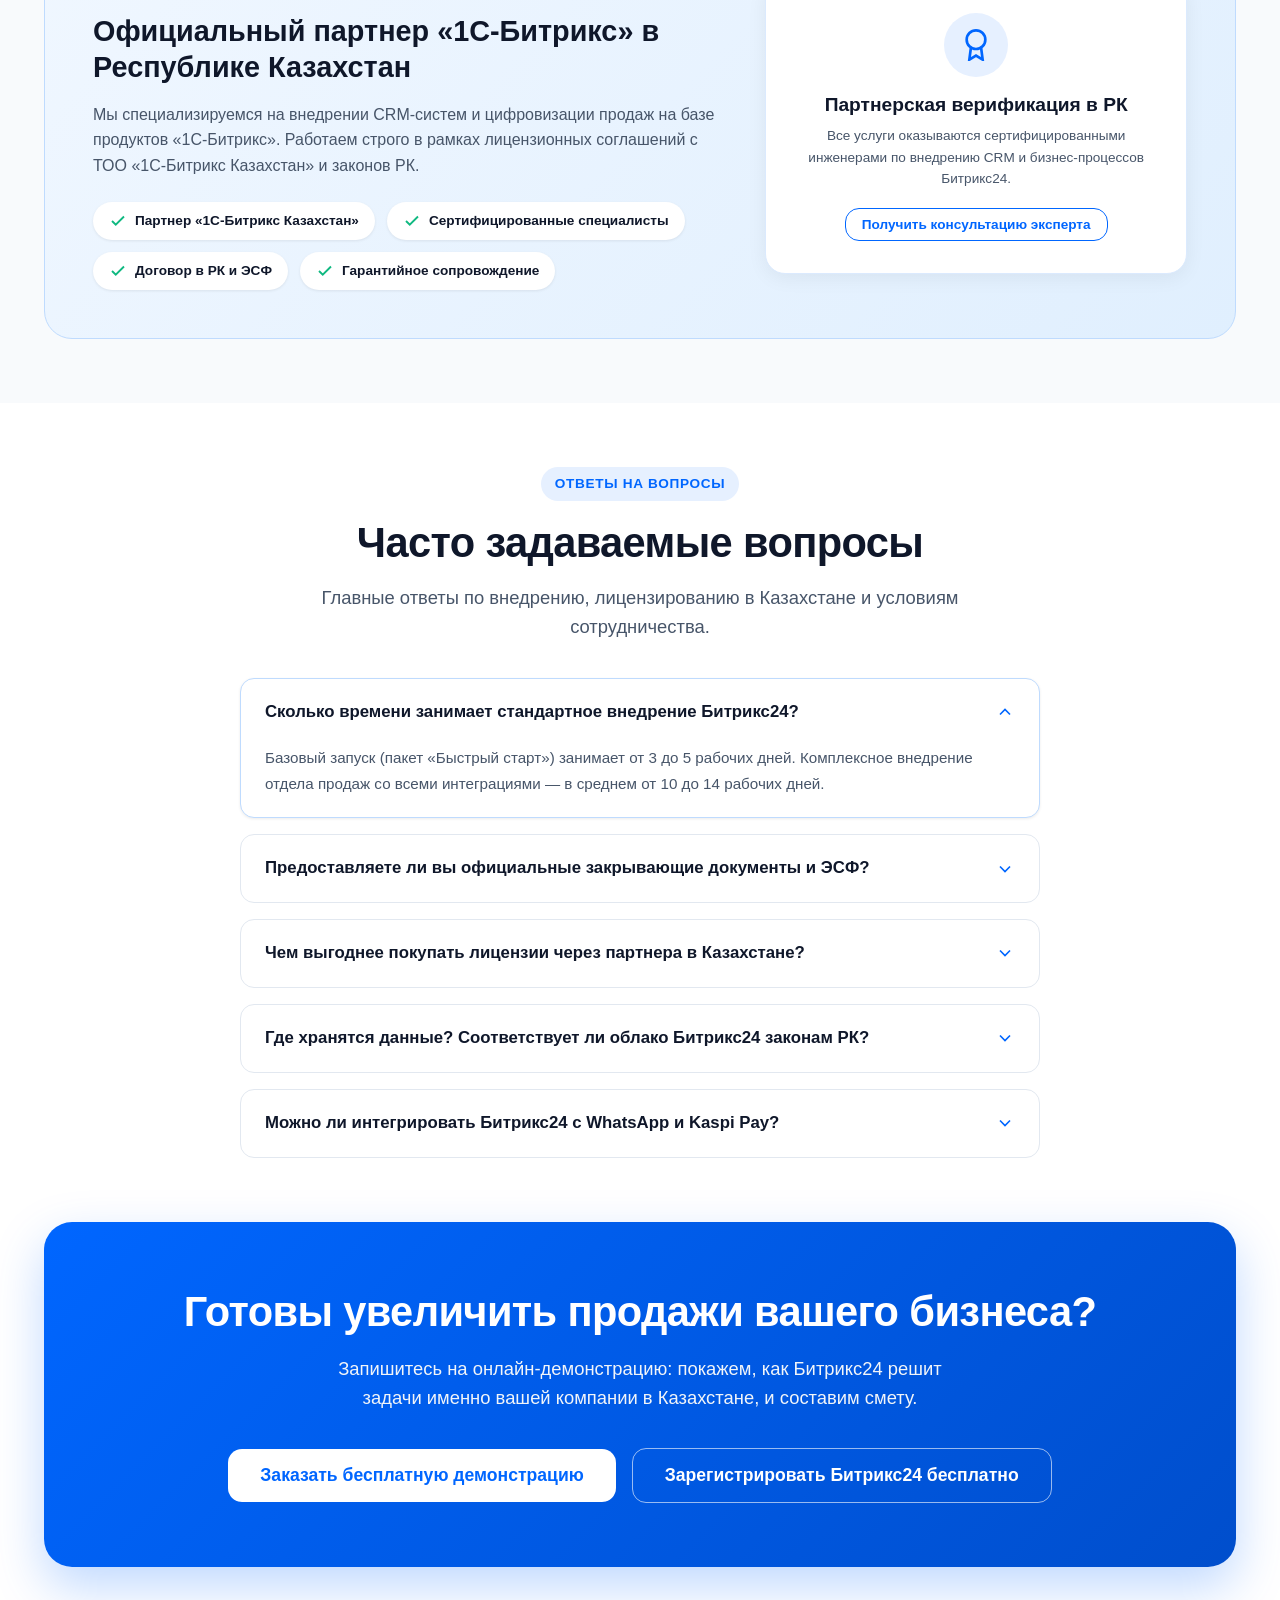
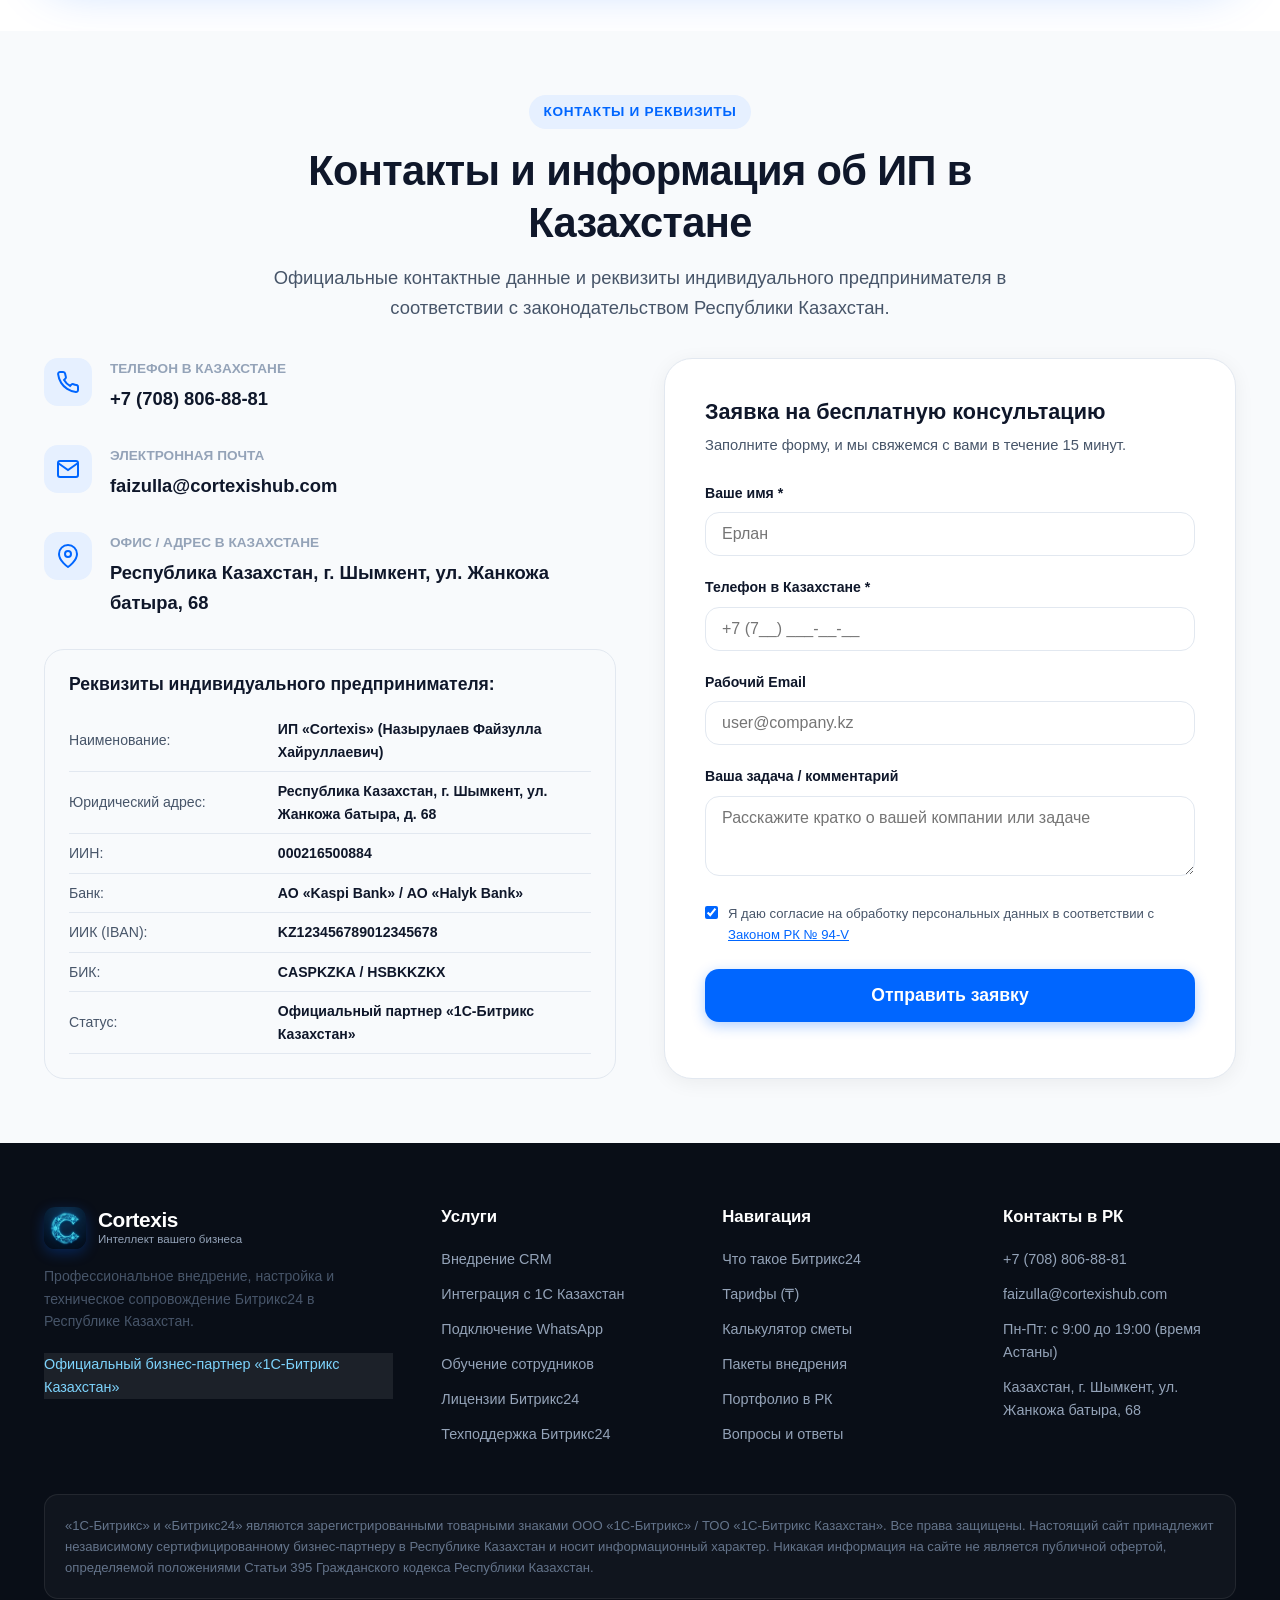
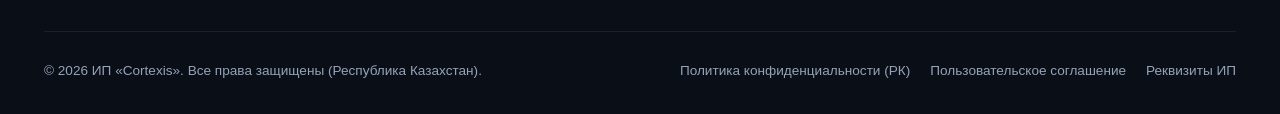
==== commit 30aea427: "Fix cramped audit card badge spacing and structure" ====
--- a/index.html
+++ b/index.html
@@ -214,7 +214,10 @@
         <div class="hero__card">
           <div class="hero__card-header">
             <h3>Экспресс-аудит отдела продаж</h3>
-            <span class="hero__card-badge">Бесплатно (вместо 150 000 ₸)</span>
+            <span class="hero__card-badge">
+              <span class="hero__card-badge-title">Бесплатно</span>
+              <span class="hero__card-badge-sub">(вместо 150 000 ₸)</span>
+            </span>
           </div>
           <p style="margin-bottom: 20px; font-size: 0.95rem;">
             Узнайте, где ваш бизнес теряет клиентов и деньги: сертифицированный бизнес-аналитик найдет узкие места и подготовит пошаговую карту автоматизации.
--- a/styles.css
+++ b/styles.css
@@ -604,18 +604,39 @@
 
 .hero__card-header {
   display: flex;
-  align-items: center;
+  align-items: flex-start;
   justify-content: space-between;
+  gap: 16px;
   margin-bottom: 24px;
 }
 
 .hero__card-badge {
   background: var(--success-light);
   color: #065f46;
-  padding: 4px 10px;
-  border-radius: 6px;
-  font-size: 0.8rem;
+  padding: 6px 12px;
+  border-radius: 8px;
+  font-size: 0.82rem;
   font-weight: 600;
+  display: inline-flex;
+  flex-direction: column;
+  align-items: center;
+  justify-content: center;
+  text-align: center;
+  line-height: 1.25;
+  flex-shrink: 0;
+}
+
+.hero__card-badge-title {
+  font-weight: 700;
+  font-size: 0.85rem;
+  letter-spacing: 0.01em;
+}
+
+.hero__card-badge-sub {
+  font-size: 0.74rem;
+  font-weight: 500;
+  opacity: 0.9;
+  white-space: nowrap;
 }
 
 .hero__list {
@@ -2489,6 +2510,10 @@
 }
 
 @media (max-width: 640px) {
+  .hero__card {
+    padding: 24px 20px;
+  }
+
   .section {
     padding: 44px 0;
   }
@@ -2532,6 +2557,14 @@
 
   .floating-bubble__text span {
     font-size: 0.7rem;
+  }
+}
+
+@media (max-width: 440px) {
+  .hero__card-header {
+    flex-direction: column;
+    align-items: flex-start;
+    gap: 12px;
   }
 }
 
